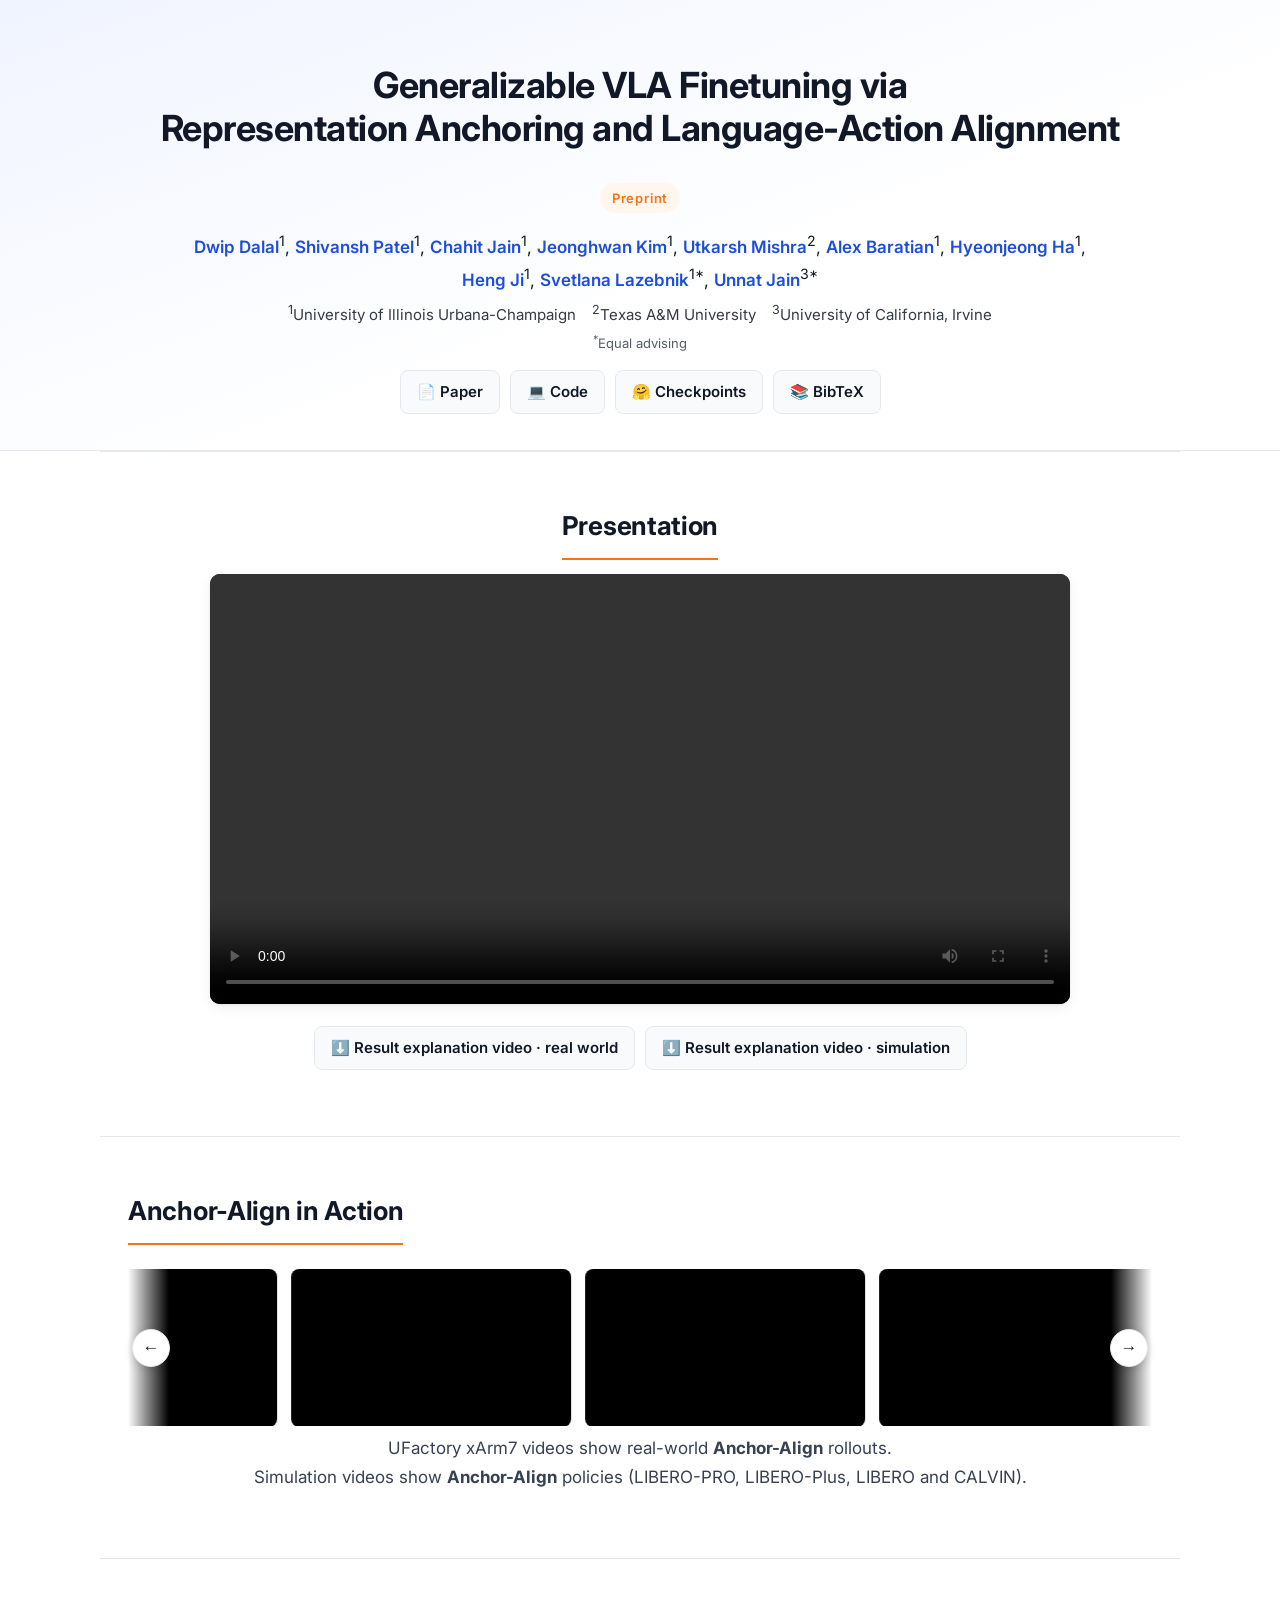
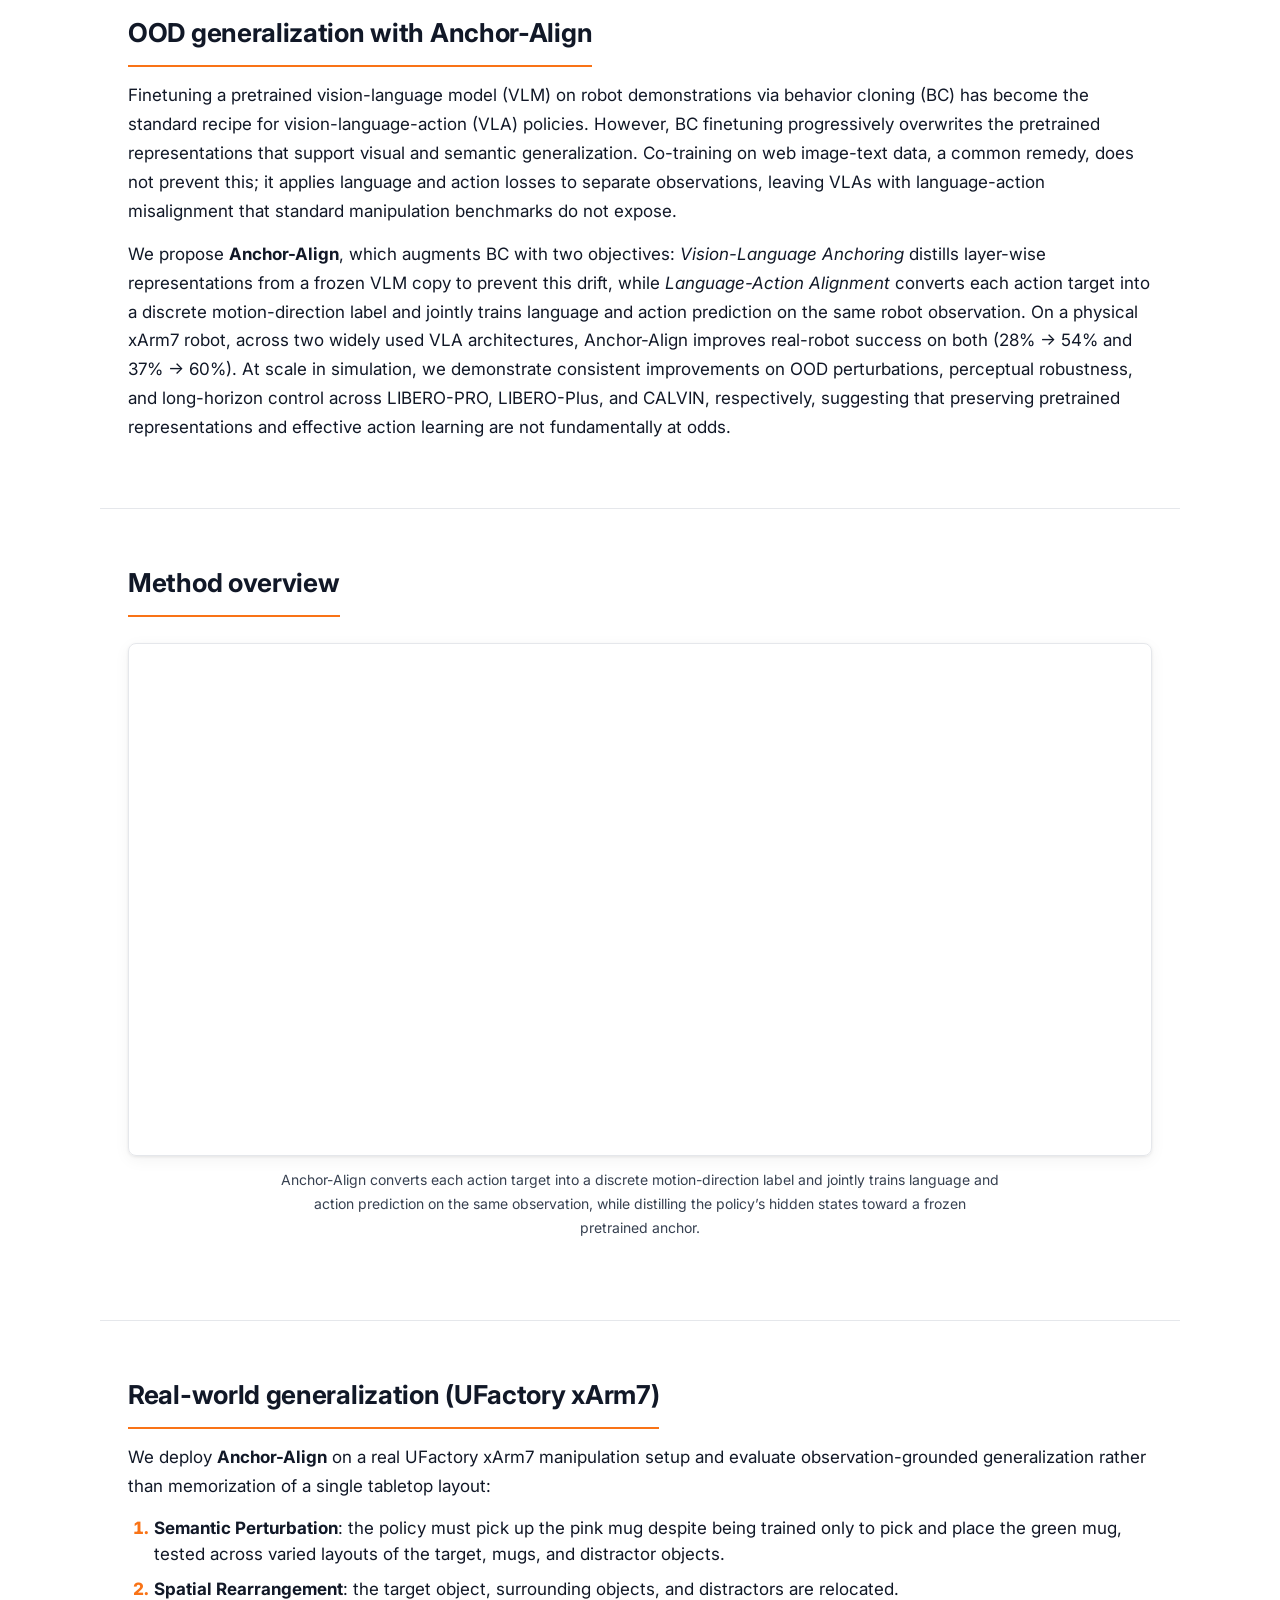
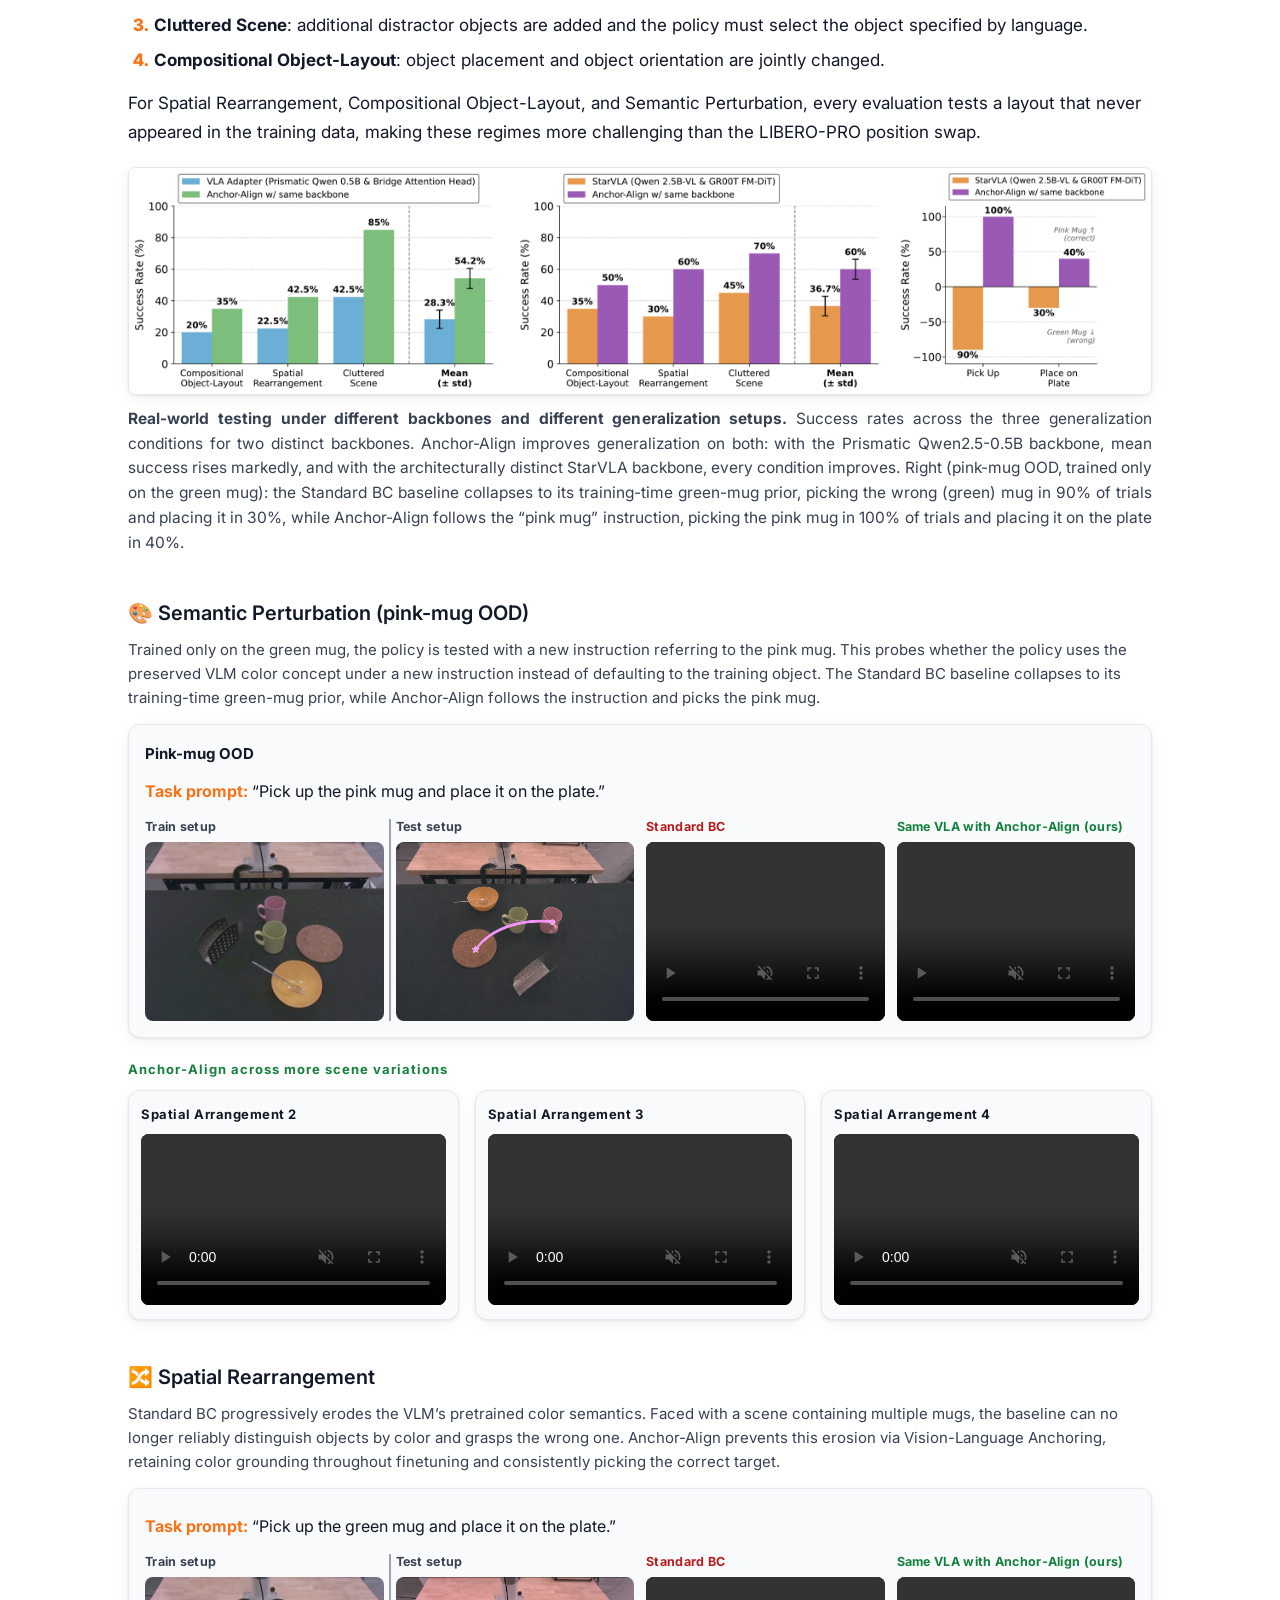
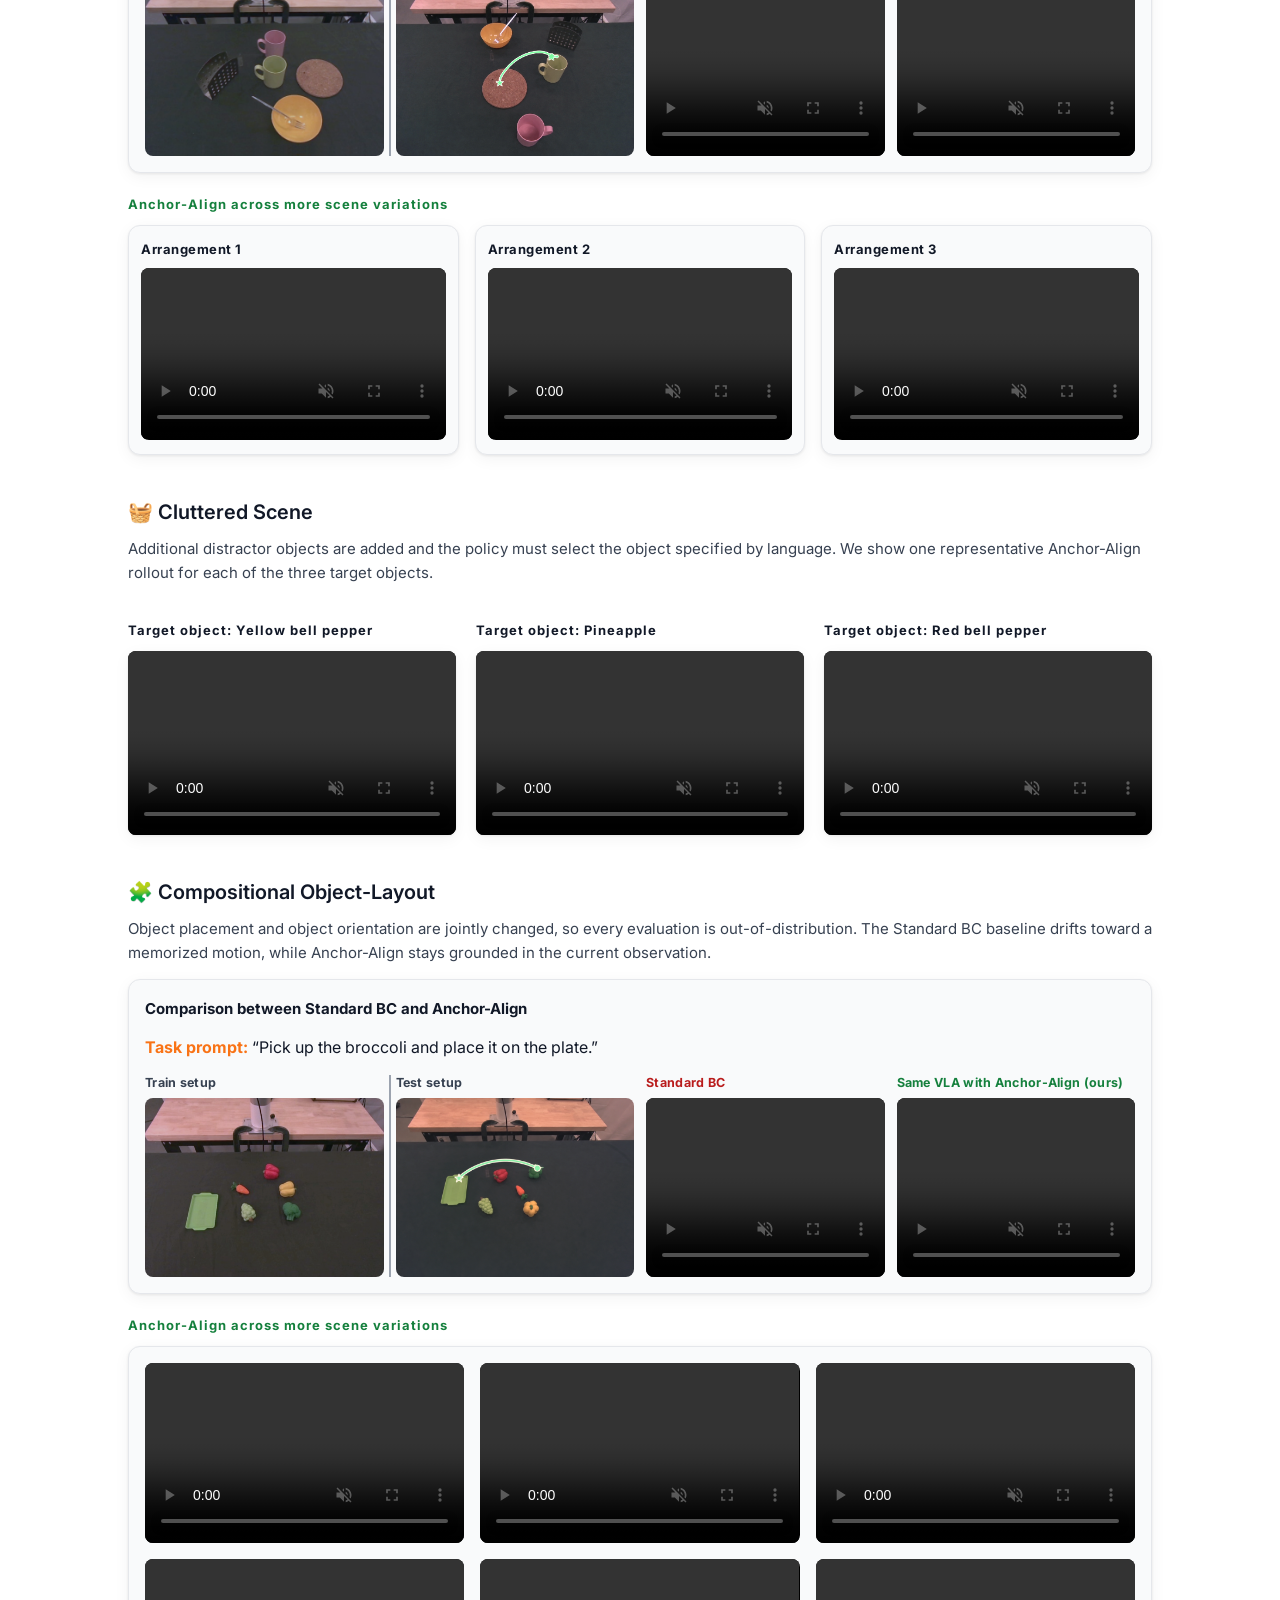
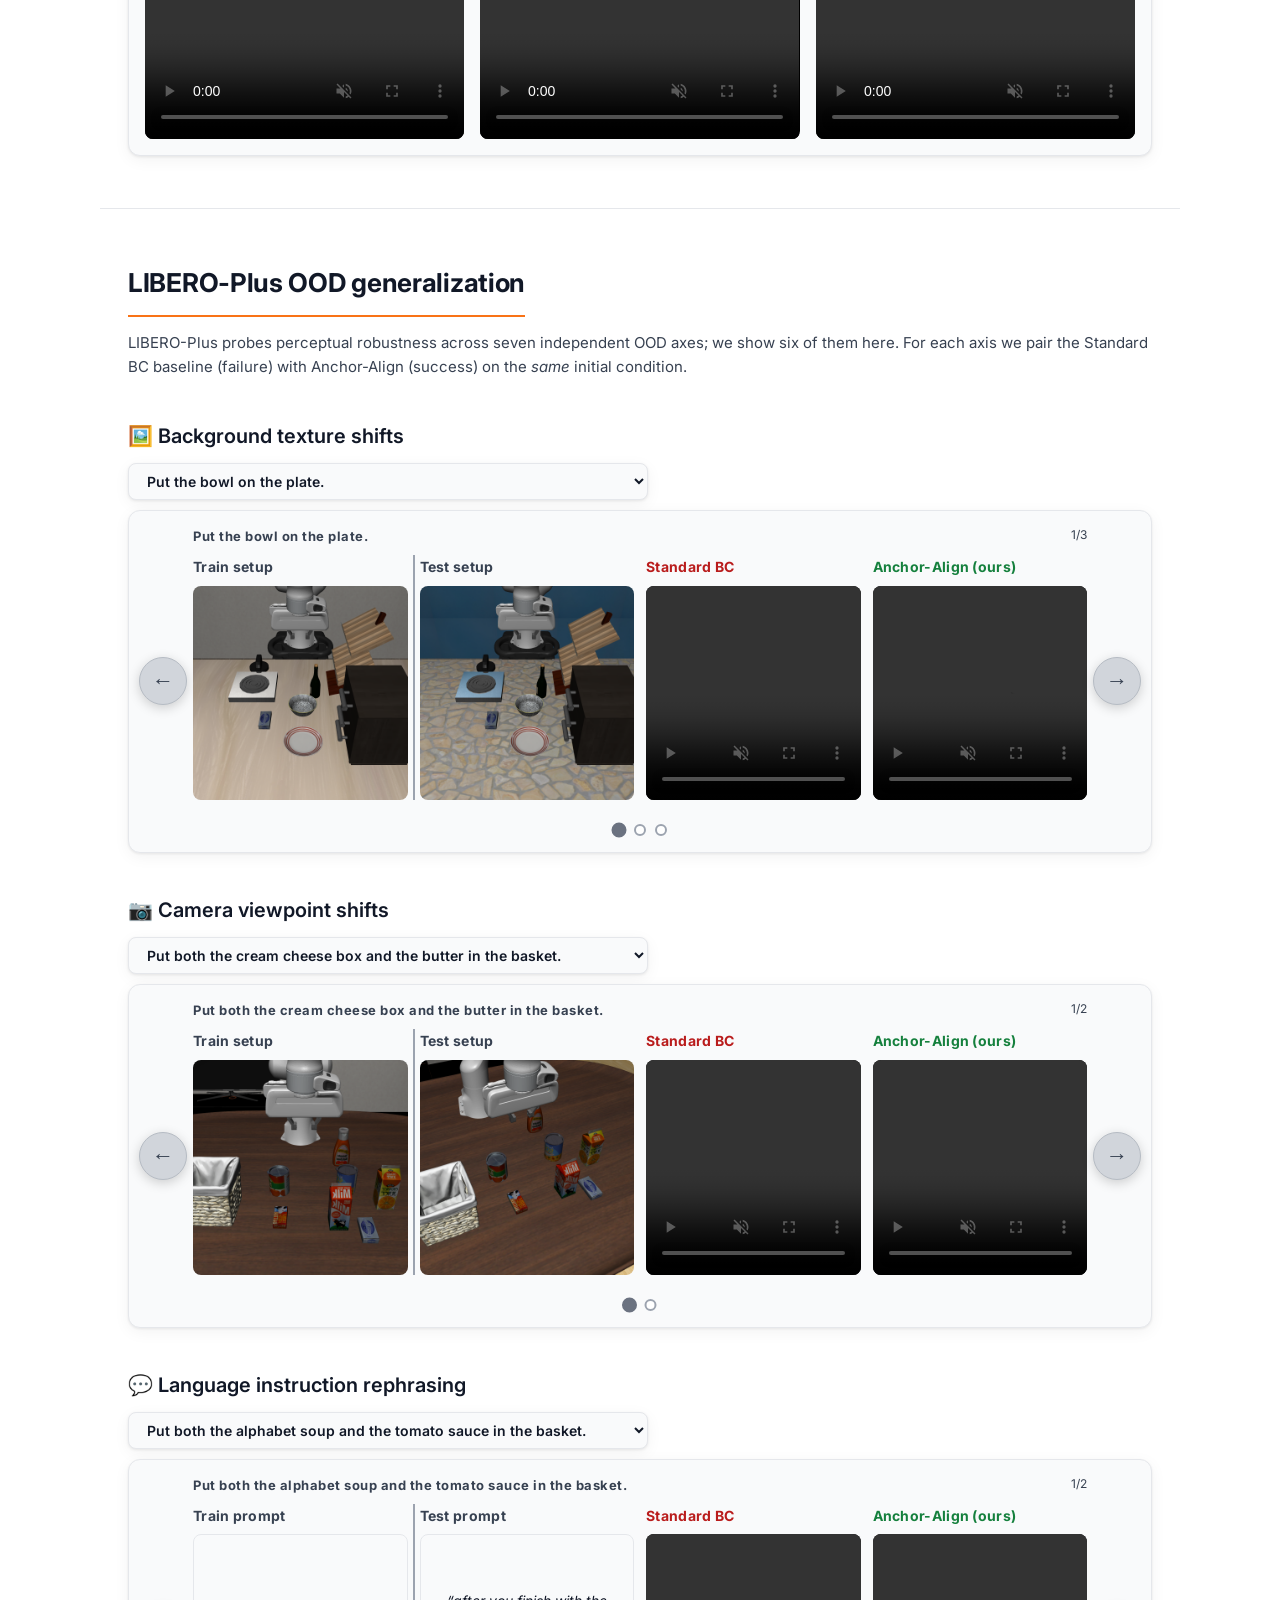
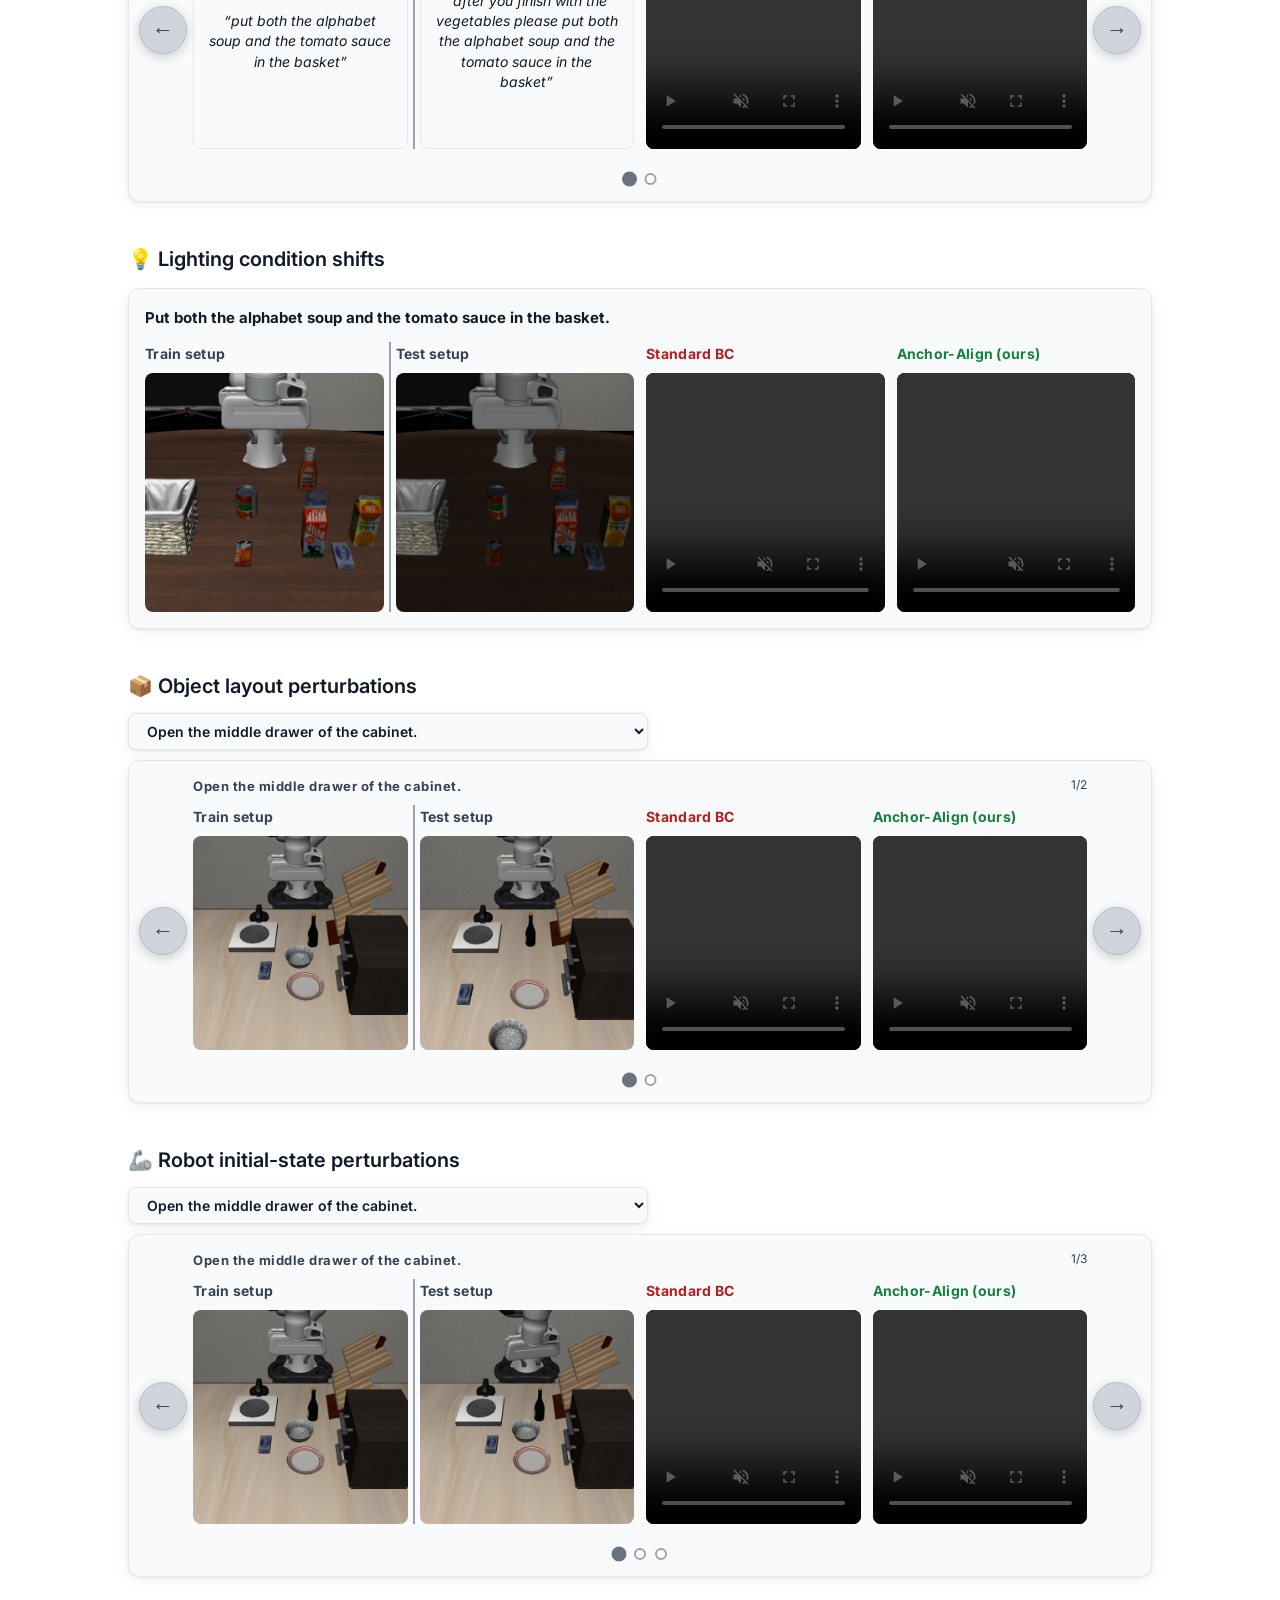
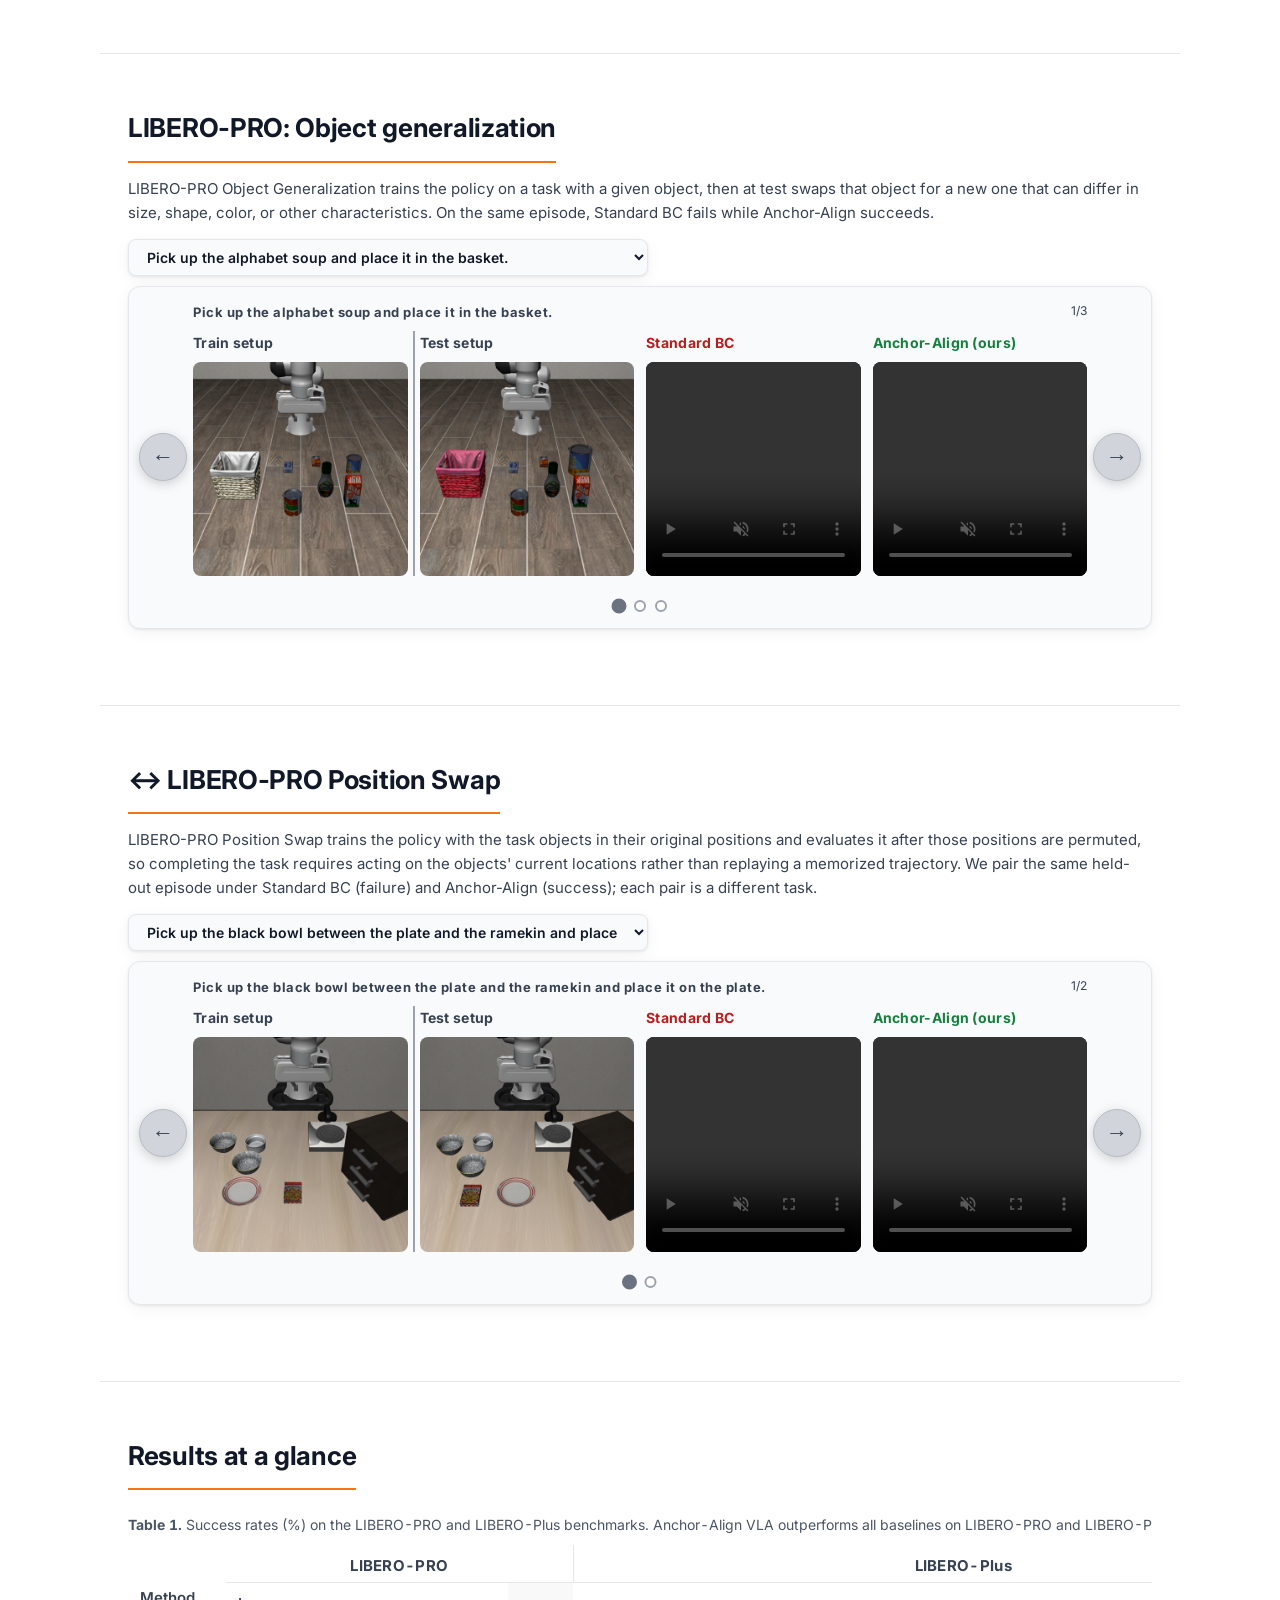
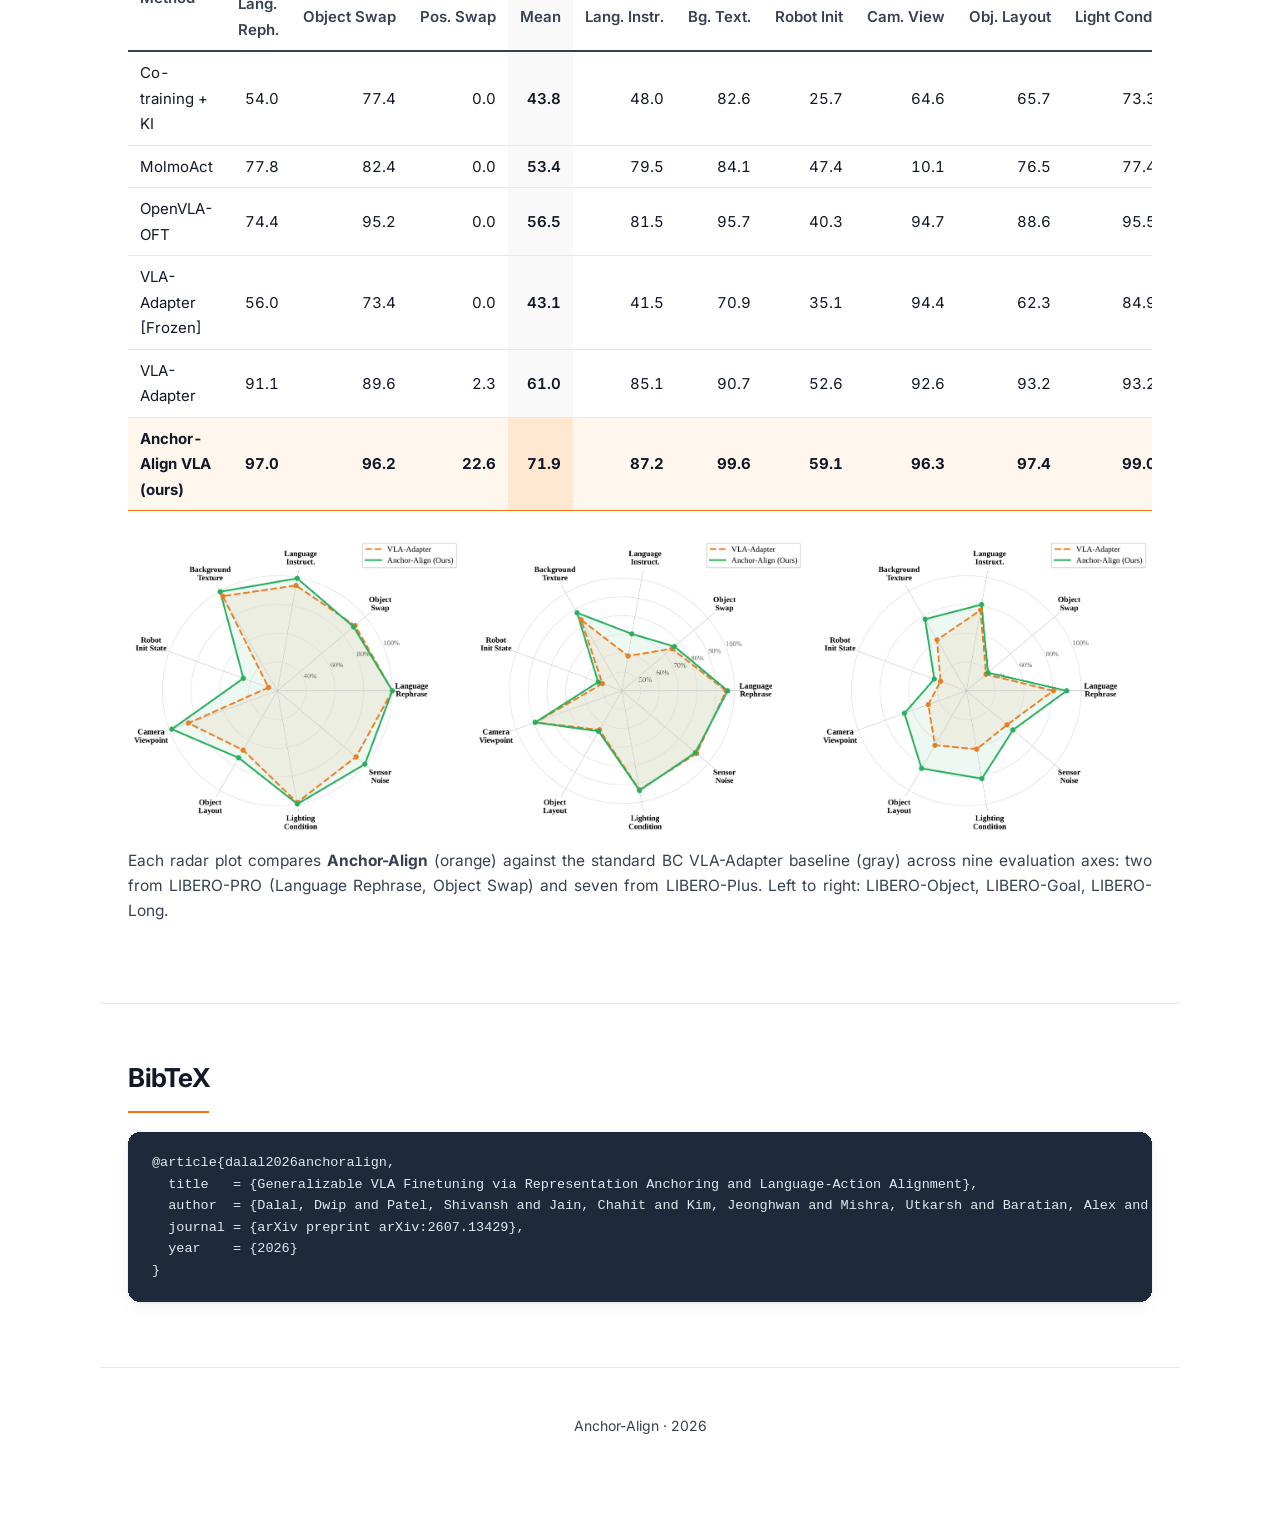
==== index.html @ 560b0551 "Self-host the paper PDF so Google Scholar can index the page as a version" ====
<!DOCTYPE html>
<html lang="en">
<head>
<meta charset="utf-8">
<meta name="viewport" content="width=device-width,initial-scale=1">
<link rel="icon" type="image/svg+xml" href="static/favicon.svg">
<link rel="icon" type="image/png" sizes="32x32" href="static/favicon-32.png">
<link rel="apple-touch-icon" href="static/apple-touch-icon.png">
<title>Anchor-Align: Generalizable VLA Finetuning via Representation Anchoring and Language-Action Alignment</title>
<meta name="description" content="Anchor-Align is a VLA finetuning method for robot learning. It stops behavior cloning from erasing pretrained VLM representations (catastrophic forgetting) and aligns language with action. Better OOD generalization on a physical xArm7, LIBERO-PRO, LIBERO-Plus and CALVIN.">
<link rel="canonical" href="https://anchoralignvla.github.io/">
<meta name="author" content="Dwip Dalal, Shivansh Patel, Chahit Jain, Jeonghwan Kim, Utkarsh Mishra, Alex Baratian, Hyeonjeong Ha, Heng Ji, Svetlana Lazebnik, Unnat Jain">
<meta name="keywords" content="vision-language-action model, VLA, VLA finetuning, VLA generalization, robot learning, robot manipulation, language-conditioned robot manipulation, continual learning, catastrophic forgetting, representation drift, knowledge distillation, out-of-distribution generalization, OOD generalization robotics, language-action alignment, language-action misalignment, language and action prediction, behavior cloning, imitation learning, vision-language model finetuning, embodied AI, OpenVLA, StarVLA, Prismatic VLM, Qwen2.5, xArm7, LIBERO, LIBERO-PRO, LIBERO-Plus, CALVIN, Anchor-Align">
<meta name="robots" content="index, follow, max-image-preview:large, max-snippet:-1">

<!-- Google Scholar / Zotero / Mendeley citation metadata -->
<meta name="citation_title" content="Generalizable VLA Finetuning via Representation Anchoring and Language-Action Alignment">
<meta name="citation_author" content="Dalal, Dwip">
<meta name="citation_author" content="Patel, Shivansh">
<meta name="citation_author" content="Jain, Chahit">
<meta name="citation_author" content="Kim, Jeonghwan">
<meta name="citation_author" content="Mishra, Utkarsh">
<meta name="citation_author" content="Baratian, Alex">
<meta name="citation_author" content="Ha, Hyeonjeong">
<meta name="citation_author" content="Ji, Heng">
<meta name="citation_author" content="Lazebnik, Svetlana">
<meta name="citation_author" content="Jain, Unnat">
<meta name="citation_publication_date" content="2026/07/15">
<meta name="citation_online_date" content="2026/07/15">
<meta name="citation_technical_report_institution" content="arXiv">
<meta name="citation_technical_report_number" content="arXiv:2607.13429">
<meta name="citation_arxiv_id" content="2607.13429">
<meta name="citation_abstract_html_url" content="https://arxiv.org/abs/2607.13429">
<meta name="citation_pdf_url" content="https://anchoralignvla.github.io/static/pdfs/anchor_align_arxiv.pdf">
<meta name="citation_fulltext_html_url" content="https://arxiv.org/html/2607.13429">
<meta name="citation_language" content="en">

<meta name="citation_keywords" content="vision-language-action models; robot learning; continual learning; catastrophic forgetting; out-of-distribution generalization; language-action alignment; behavior cloning; imitation learning; knowledge distillation; robot manipulation">
<meta name="DC.title" content="Generalizable VLA Finetuning via Representation Anchoring and Language-Action Alignment">
<meta name="DC.creator" content="Dwip Dalal">
<meta name="DC.creator" content="Shivansh Patel">
<meta name="DC.creator" content="Chahit Jain">
<meta name="DC.creator" content="Jeonghwan Kim">
<meta name="DC.creator" content="Utkarsh Mishra">
<meta name="DC.creator" content="Alex Baratian">
<meta name="DC.creator" content="Hyeonjeong Ha">
<meta name="DC.creator" content="Heng Ji">
<meta name="DC.creator" content="Svetlana Lazebnik">
<meta name="DC.creator" content="Unnat Jain">
<meta name="DC.subject" content="vision-language-action models; robot learning; continual learning; catastrophic forgetting; out-of-distribution generalization; language-action alignment">
<meta name="DC.identifier" content="arXiv:2607.13429">
<meta name="DC.date" content="2026-07-15">
<meta name="DC.type" content="Text">
<meta name="DC.language" content="en">
<meta property="og:type" content="article">
<meta property="og:site_name" content="Anchor-Align">
<meta property="article:published_time" content="2026-07-15">
<meta property="og:url" content="https://anchoralignvla.github.io/">
<meta property="og:title" content="Anchor-Align: Generalizable VLA Finetuning via Representation Anchoring and Language-Action Alignment">
<meta property="og:description" content="Anchor-Align preserves the VLM semantics that behavior cloning erases, nearly doubling real-robot task success (28.3% to 54.2%).">
<meta property="og:image" content="https://anchoralignvla.github.io/static/images/og_thumb.jpg">
<meta property="og:image:width" content="1200">
<meta property="og:image:height" content="630">
<meta property="og:image:alt" content="Anchor-Align: a VLA finetuning method that keeps pretrained VLM representations and aligns language with action; xArm7 robot and LIBERO results">
<meta property="og:video" content="https://anchoralignvla.github.io/static/videos/anchor_align_teaser.mp4">
<meta property="og:video:secure_url" content="https://anchoralignvla.github.io/static/videos/anchor_align_teaser.mp4">
<meta property="og:video:type" content="video/mp4">
<meta property="og:video:width" content="1920">
<meta property="og:video:height" content="1080">
<meta name="twitter:card" content="summary_large_image">
<meta name="twitter:title" content="Anchor-Align: Generalizable VLA Finetuning via Representation Anchoring and Language-Action Alignment">
<meta name="twitter:description" content="Anchor-Align preserves the VLM semantics that behavior cloning erases, nearly doubling real-robot task success.">
<meta name="twitter:image" content="https://anchoralignvla.github.io/static/images/og_thumb.jpg">
<meta name="twitter:image:alt" content="Anchor-Align: a VLA finetuning method that keeps pretrained VLM representations and aligns language with action">
<link rel="preconnect" href="https://fonts.googleapis.com">
<link rel="preconnect" href="https://fonts.gstatic.com" crossorigin>
<link href="https://fonts.googleapis.com/css2?family=Inter:wght@400;500;600;700;800&display=swap" rel="stylesheet">
<link rel="stylesheet" href="static/style.css">

<script type="application/ld+json">
{
  "@context": "https://schema.org",
  "@type": "ScholarlyArticle",
  "@id": "https://anchoralignvla.github.io/#article",
  "headline": "Generalizable VLA Finetuning via Representation Anchoring and Language-Action Alignment",
  "name": "Generalizable VLA Finetuning via Representation Anchoring and Language-Action Alignment",
  "alternateName": "Anchor-Align",
  "url": "https://anchoralignvla.github.io/",
  "datePublished": "2026-07-15",
  "inLanguage": "en",
  "isAccessibleForFree": true,
  "abstract": "Finetuning a pretrained vision-language model (VLM) on robot demonstrations via behavior cloning (BC) has become the standard recipe for vision-language-action (VLA) policies. However, BC finetuning progressively overwrites the pretrained representations that support visual and semantic generalization. Co-training on web image-text data, a common remedy, does not prevent this; it applies language and action losses to separate observations, leaving VLAs with language-action misalignment that standard manipulation benchmarks do not expose. We propose Anchor-Align, which augments BC with two objectives: Vision-Language Anchoring distills layer-wise representations from a frozen VLM copy to prevent this drift, while Language-Action Alignment converts each action target into a discrete motion-direction label and jointly trains language and action prediction on the same robot observation. On a physical xArm7 robot, across two widely used VLA architectures, Anchor-Align improves real-robot success on both (28% to 54% and 37% to 60%). At scale in simulation, we demonstrate consistent improvements on OOD perturbations, perceptual robustness, and long-horizon control across LIBERO-PRO, LIBERO-Plus, and CALVIN, respectively, suggesting that preserving pretrained representations and effective action learning are not fundamentally at odds.",
  "author": [
    { "@type": "Person", "name": "Dwip Dalal", "url": "https://dwipddalal.github.io/", "sameAs": ["https://scholar.google.com/citations?user=zrGsmv8AAAAJ", "https://github.com/dwipddalal"], "affiliation": { "@type": "Organization", "name": "University of Illinois Urbana-Champaign" } },
    { "@type": "Person", "name": "Shivansh Patel", "url": "https://shivanshpatel35.github.io/", "affiliation": { "@type": "Organization", "name": "University of Illinois Urbana-Champaign" } },
    { "@type": "Person", "name": "Chahit Jain", "affiliation": { "@type": "Organization", "name": "University of Illinois Urbana-Champaign" } },
    { "@type": "Person", "name": "Jeonghwan Kim", "url": "https://wjdghks950.github.io/", "affiliation": { "@type": "Organization", "name": "University of Illinois Urbana-Champaign" } },
    { "@type": "Person", "name": "Utkarsh Mishra", "url": "https://utkarsh-mishra444.github.io/", "affiliation": { "@type": "Organization", "name": "Texas A&M University" } },
    { "@type": "Person", "name": "Alex Baratian", "affiliation": { "@type": "Organization", "name": "University of Illinois Urbana-Champaign" } },
    { "@type": "Person", "name": "Hyeonjeong Ha", "url": "https://hyeonjeongha.github.io/", "affiliation": { "@type": "Organization", "name": "University of Illinois Urbana-Champaign" } },
    { "@type": "Person", "name": "Heng Ji", "url": "https://blender.cs.illinois.edu/hengji.html", "affiliation": { "@type": "Organization", "name": "University of Illinois Urbana-Champaign" } },
    { "@type": "Person", "name": "Svetlana Lazebnik", "url": "https://slazebni.cs.illinois.edu/", "affiliation": { "@type": "Organization", "name": "University of Illinois Urbana-Champaign" } },
    { "@type": "Person", "name": "Unnat Jain", "url": "https://unnat.github.io/", "affiliation": { "@type": "Organization", "name": "University of California, Irvine" } }
  ],
  "identifier": [
    { "@type": "PropertyValue", "propertyID": "arXiv", "value": "arXiv:2607.13429" }
  ],
  "sameAs": [
    "https://arxiv.org/abs/2607.13429",
    "https://github.com/dwipddalal/Anchor-Align",
    "https://huggingface.co/Dwipz/Anchor-Align"
  ],
  "image": ["https://anchoralignvla.github.io/static/images/og_thumb.jpg", "https://anchoralignvla.github.io/static/images/main_fig.png", "https://anchoralignvla.github.io/static/images/realworld_results.png", "https://anchoralignvla.github.io/static/images/rw_semantic_fig.png", "https://anchoralignvla.github.io/static/images/rw_spatial_fig.png", "https://anchoralignvla.github.io/static/images/rw_clutter_fig.png", "https://anchoralignvla.github.io/static/images/rw_compositional_fig.png", "https://anchoralignvla.github.io/static/images/fig_object_spider.png", "https://anchoralignvla.github.io/static/images/fig_goal_spider.png", "https://anchoralignvla.github.io/static/images/fig_long_spider.png"],
  "keywords": "vision-language-action model, VLA, VLA finetuning, VLA generalization, robot learning, robot manipulation, language-conditioned robot manipulation, continual learning, catastrophic forgetting, representation drift, knowledge distillation, out-of-distribution generalization, OOD generalization robotics, language-action alignment, language-action misalignment, language and action prediction, behavior cloning, imitation learning, vision-language model finetuning, embodied AI, OpenVLA, StarVLA, Prismatic VLM, Qwen2.5, xArm7, LIBERO, LIBERO-PRO, LIBERO-Plus, CALVIN, Anchor-Align",
  "about": [
    {"@type": "DefinedTerm", "name": "Vision-language-action models", "sameAs": "https://en.wikipedia.org/wiki/Vision-language-action_model"},
    {"@type": "DefinedTerm", "name": "Vision-language models", "sameAs": "https://en.wikipedia.org/wiki/Vision-language_model"},
    {"@type": "DefinedTerm", "name": "Robot learning", "sameAs": "https://en.wikipedia.org/wiki/Robot_learning"},
    {"@type": "DefinedTerm", "name": "Robot manipulation", "sameAs": "https://en.wikipedia.org/wiki/Robotic_manipulation"},
    {"@type": "DefinedTerm", "name": "Robotics", "sameAs": "https://en.wikipedia.org/wiki/Robotics"},
    {"@type": "DefinedTerm", "name": "Continual learning", "sameAs": "https://en.wikipedia.org/wiki/Continual_learning"},
    {"@type": "DefinedTerm", "name": "Catastrophic forgetting", "sameAs": "https://en.wikipedia.org/wiki/Catastrophic_interference"},
    {"@type": "DefinedTerm", "name": "Imitation learning (behavior cloning)", "sameAs": "https://en.wikipedia.org/wiki/Imitation_learning"},
    {"@type": "DefinedTerm", "name": "Knowledge distillation", "sameAs": "https://en.wikipedia.org/wiki/Knowledge_distillation"},
    {"@type": "DefinedTerm", "name": "Finetuning of pretrained models", "sameAs": "https://en.wikipedia.org/wiki/Fine-tuning_(deep_learning)"},
    {"@type": "DefinedTerm", "name": "Out-of-distribution generalization"},
    {"@type": "DefinedTerm", "name": "Language-action alignment"}
  ],
  "video": { "@id": "https://anchoralignvla.github.io/#teaser" },
  "mainEntityOfPage": { "@id": "https://anchoralignvla.github.io/#webpage" },
  "publisher": { "@type": "Organization", "name": "Anchor-Align", "url": "https://anchoralignvla.github.io/" },
  "citation": "Dalal, D., Patel, S., Jain, C., Kim, J., Mishra, U., Baratian, A., Ha, H., Ji, H., Lazebnik, S., & Jain, U. (2026). Generalizable VLA Finetuning via Representation Anchoring and Language-Action Alignment. arXiv:2607.13429.",
  "codeRepository": "https://github.com/dwipddalal/Anchor-Align"
}
</script>
<script type="application/ld+json">
{
  "@context": "https://schema.org",
  "@type": "VideoObject",
  "@id": "https://anchoralignvla.github.io/#teaser",
  "name": "Anchor-Align teaser: generalizable VLA finetuning for robot manipulation",
  "description": "Narrated overview of Anchor-Align. Behavior cloning erases pretrained VLM representations; Vision-Language Anchoring and Language-Action Alignment restore out-of-distribution generalization on a UFactory xArm7 robot, LIBERO-PRO, LIBERO-Plus and CALVIN.",
  "thumbnailUrl": [
    "https://anchoralignvla.github.io/static/images/og_thumb.jpg"
  ],
  "contentUrl": "https://anchoralignvla.github.io/static/videos/anchor_align_teaser.mp4",
  "uploadDate": "2026-07-22",
  "duration": "PT2M37S",
  "inLanguage": "en",
  "isFamilyFriendly": true,
  "publisher": {
    "@type": "Organization",
    "name": "Anchor-Align",
    "url": "https://anchoralignvla.github.io/"
  }
}
</script>
<script type="application/ld+json">
{
  "@context": "https://schema.org",
  "@type": "SoftwareSourceCode",
  "@id": "https://github.com/dwipddalal/Anchor-Align",
  "name": "Anchor-Align code and checkpoints",
  "codeRepository": "https://github.com/dwipddalal/Anchor-Align",
  "programmingLanguage": "Python",
  "runtimePlatform": "PyTorch",
  "license": "https://opensource.org/licenses/MIT",
  "url": "https://github.com/dwipddalal/Anchor-Align",
  "sameAs": [
    "https://huggingface.co/Dwipz/Anchor-Align"
  ],
  "description": "Inference and evaluation code plus LoRA checkpoints for Anchor-Align, a VLA finetuning method that prevents catastrophic forgetting of pretrained VLM representations and aligns language with action.",
  "about": {
    "@id": "https://anchoralignvla.github.io/#article"
  }
}
</script>
<script type="application/ld+json">
{
  "@context": "https://schema.org",
  "@graph": [
    {
      "@type": "WebSite",
      "@id": "https://anchoralignvla.github.io/#website",
      "url": "https://anchoralignvla.github.io/",
      "name": "Anchor-Align",
      "alternateName": "Anchor-Align: Generalizable VLA Finetuning",
      "inLanguage": "en",
      "description": "Project page for Anchor-Align, a vision-language-action (VLA) finetuning method for robot learning that prevents catastrophic forgetting of pretrained VLM representations and aligns language with action for out-of-distribution generalization."
    },
    {
      "@type": "WebPage",
      "@id": "https://anchoralignvla.github.io/#webpage",
      "url": "https://anchoralignvla.github.io/",
      "name": "Anchor-Align: Generalizable VLA Finetuning via Representation Anchoring and Language-Action Alignment",
      "isPartOf": {
        "@id": "https://anchoralignvla.github.io/#website"
      },
      "about": {
        "@id": "https://anchoralignvla.github.io/#article"
      },
      "mainEntity": {
        "@id": "https://anchoralignvla.github.io/#article"
      },
      "video": {
        "@id": "https://anchoralignvla.github.io/#teaser"
      },
      "primaryImageOfPage": {
        "@type": "ImageObject",
        "url": "https://anchoralignvla.github.io/static/images/og_thumb.jpg",
        "width": 1200,
        "height": 630
      },
      "datePublished": "2026-07-15",
      "dateModified": "2026-08-27",
      "inLanguage": "en"
    }
  ]
}
</script>
</head>
<body>

<aside class="sidenav" id="sidenav" aria-label="Section navigation">
  <div class="sidenav-body">
  <div class="sidenav-title">Anchor-Align</div>
  <a href="#demo">Presentation</a>
  <a href="#range">Showcase</a>
  <a href="#abstract">Abstract</a>
  <a href="#method">Method</a>
  <div class="sidenav-cat">Real World</div>
  <a href="#realworld" class="top">Real World</a>
  <div class="sub-links">
    <a class="sub" href="#rw-semantic">&middot; 🎨 Semantic Perturbation</a>
    <a class="sub" href="#rw-mugplate">&middot; 🔀 Spatial Rearrangement</a>
    <a class="sub" href="#rw-clutter">&middot; 🧺 Cluttered Scene</a>
    <a class="sub" href="#rw-compositional">&middot; 🧩 Compositional Object-Layout</a>
  </div>
  <div class="sidenav-cat">Simulation</div>
  <a href="#liberoplus" class="top">LIBERO-Plus</a>
  <div class="sub-links">
    <div class="sub-group">OOD axes</div>
    <a class="sub" href="#lp-background_textures">&middot; 🖼️ Background texture</a>
    <a class="sub" href="#lp-camera_viewpoints">&middot; 📷 Camera viewpoint</a>
    <a class="sub" href="#lp-language_instructions">&middot; 💬 Language instruction</a>
    <a class="sub" href="#lp-light_conditions">&middot; 💡 Lighting</a>
    <a class="sub" href="#lp-objects_layout">&middot; 📦 Object layout</a>
    <a class="sub" href="#lp-robot_initial_states">&middot; 🦾 Robot initial state</a>
  </div>
  <a href="#liberopro" class="top">LIBERO-PRO</a>
  <div class="sub-links">
    <div class="sub-group">OOD axes</div>
    <a class="sub" href="#liberopro">&middot; 🔄 Object</a>
    <a class="sub" href="#positionswap">&middot; ↔️ Position Swap</a>
  </div>
  <a href="#results">Results</a>
  <a href="#bibtex">BibTeX</a>
  </div>
</aside>

<header class="hero">
<div class="hero-inner">
  <h1 class="title">Generalizable VLA Finetuning via <br>Representation Anchoring and Language-Action Alignment</h1>
  <p class="venue">Preprint</p>
  <p class="authors">
    <a class="author" href="https://dwipddalal.github.io/" target="_blank" rel="noopener">Dwip Dalal</a><sup>1</sup>,
    <a class="author" href="https://shivanshpatel35.github.io/" target="_blank" rel="noopener">Shivansh Patel</a><sup>1</sup>,
    <a class="author" href="https://www.linkedin.com/in/chahitj/" target="_blank" rel="noopener">Chahit Jain</a><sup>1</sup>,
    <a class="author" href="https://wjdghks950.github.io/" target="_blank" rel="noopener">Jeonghwan Kim</a><sup>1</sup>,
    <a class="author" href="https://utkarsh-mishra444.github.io/" target="_blank" rel="noopener">Utkarsh Mishra</a><sup>2</sup>,
    <a class="author" href="https://www.linkedin.com/in/alexbaratian/" target="_blank" rel="noopener">Alex Baratian</a><sup>1</sup>,
    <a class="author" href="https://hyeonjeongha.github.io/" target="_blank" rel="noopener">Hyeonjeong Ha</a><sup>1</sup>,<br>
    <a class="author" href="https://blender.cs.illinois.edu/hengji.html" target="_blank" rel="noopener">Heng Ji</a><sup>1</sup>,
    <a class="author" href="https://slazebni.cs.illinois.edu/" target="_blank" rel="noopener">Svetlana Lazebnik</a><sup>1*</sup>,
    <a class="author" href="https://unnat.github.io/" target="_blank" rel="noopener">Unnat Jain</a><sup>3*</sup>
  </p>
  <p class="affiliations" style="font-size:15px;margin:0 0 4px;opacity:.85;"><sup>1</sup>University of Illinois Urbana-Champaign &nbsp;&nbsp; <sup>2</sup>Texas A&amp;M University &nbsp;&nbsp; <sup>3</sup>University of California, Irvine</p>
  <p class="affiliations" style="font-size:13px;margin:0 0 6px;opacity:.7;"><sup>*</sup>Equal advising</p>
  <p class="hero-btns">
    <a class="btn" href="https://arxiv.org/abs/2607.13429" target="_blank" rel="noopener">📄 Paper</a>
    <a class="btn" href="https://github.com/dwipddalal/Anchor-Align" target="_blank" rel="noopener">💻 Code</a>
    <a class="btn" href="https://huggingface.co/Dwipz/Anchor-Align" target="_blank" rel="noopener">🤗 Checkpoints</a>
    <a class="btn" href="#bibtex">📚 BibTeX</a>
  </p>
</div>
</header>

<hr>

<section id="demo" class="section">
  <h2>Presentation</h2>
  <video class="presentation-video" controls playsinline preload="metadata">
    <source src="static/videos/anchor_align_teaser.mp4" type="video/mp4">
  </video>
  <p class="hero-btns" style="margin-top:18px;">
    <a class="btn" href="static/videos/presentation_overview.mp4" download="AnchorAlign_Result_Explanation_Real_World.mp4">⬇️ Result explanation video · real world</a>
    <a class="btn" href="static/videos/demo_simulation.mp4" download="AnchorAlign_Result_Explanation_Simulation.mp4">⬇️ Result explanation video · simulation</a>
  </p>
</section>

<hr>

<section id="range" class="section">
  <h2>Anchor-Align in Action</h2>
  <div class="marquee-wrap"><div class="marquee"><div class="marquee-track"><video class="vid" muted loop playsinline preload="none" data-speed="1.5" data-src="static/videos/realworld/semantic_pink_mug/align.mp4"></video><video class="vid" muted loop playsinline preload="none" data-speed="1.5" data-src="static/videos/libero_pro/ours_ep161_SUCCESS_bbq_sauce.mp4"></video><video class="vid" muted loop playsinline preload="none" data-speed="1.5" data-src="static/videos/realworld/compositional_broccoli/align_trial1.mp4"></video><video class="vid" muted loop playsinline preload="none" data-speed="1.5" data-src="static/videos/marquee/sim_calvin2.mp4"></video><video class="vid" muted loop playsinline preload="none" data-speed="1.5" data-src="static/videos/realworld/clutter_evals/clutter_anch_17500/trial2_yellow_bp.mp4"></video><video class="vid" muted loop playsinline preload="none" data-speed="1.5" data-src="static/videos/libero_position_swap/anchor_align_finetuning/2026_03_10-16_39_40--episode=10--success=True--task=pick_up_the_black_bowl_between_the_plate_and_the_r.mp4"></video><video class="vid" muted loop playsinline preload="none" data-speed="1.5" data-src="static/videos/realworld/semantic_pink_mug/align2.mp4"></video><video class="vid" muted loop playsinline preload="none" data-speed="1.5" data-src="static/videos/libero_pro/ours_ep1_SUCCESS_alphabet_soup.mp4"></video><video class="vid" muted loop playsinline preload="none" data-speed="1.5" data-src="static/videos/realworld/compositional_broccoli/align_trial7.mp4"></video><video class="vid" muted loop playsinline preload="none" data-speed="1.5" data-src="static/videos/libero_plus/light_conditions/anchor_align_SUCCESS/L10plus--tid2414--LIVING_ROOM_SCENE2_put_both_the_alphabet_soup_and_the_tomato--SUCCESS.mp4"></video><video class="vid" muted loop playsinline preload="none" data-speed="1.5" data-src="static/videos/realworld/clutter_evals/clutter_anch_17500/trial6_red_bp.mp4"></video><video class="vid" muted loop playsinline preload="none" data-speed="1.5" data-src="static/videos/libero_pro/ours_ep101_SUCCESS_salad_dressing.mp4"></video><!-- non-HD CALVIN slot removed: video class="vid" muted loop playsinline preload="none" data-speed="1.5" data-src="static/videos/marquee/sim_calvin2.mp4">/video --><video class="vid" muted loop playsinline preload="none" data-speed="1.5" data-src="static/videos/realworld/semantic_pink_mug/align.mp4"></video><video class="vid" muted loop playsinline preload="none" data-speed="1.5" data-src="static/videos/libero_pro/ours_ep161_SUCCESS_bbq_sauce.mp4"></video><video class="vid" muted loop playsinline preload="none" data-speed="1.5" data-src="static/videos/realworld/compositional_broccoli/align_trial1.mp4"></video><video class="vid" muted loop playsinline preload="none" data-speed="1.5" data-src="static/videos/marquee/sim_calvin2.mp4"></video><video class="vid" muted loop playsinline preload="none" data-speed="1.5" data-src="static/videos/realworld/clutter_evals/clutter_anch_17500/trial2_yellow_bp.mp4"></video><video class="vid" muted loop playsinline preload="none" data-speed="1.5" data-src="static/videos/libero_position_swap/anchor_align_finetuning/2026_03_10-16_39_40--episode=10--success=True--task=pick_up_the_black_bowl_between_the_plate_and_the_r.mp4"></video><video class="vid" muted loop playsinline preload="none" data-speed="1.5" data-src="static/videos/realworld/semantic_pink_mug/align2.mp4"></video><video class="vid" muted loop playsinline preload="none" data-speed="1.5" data-src="static/videos/libero_pro/ours_ep1_SUCCESS_alphabet_soup.mp4"></video><video class="vid" muted loop playsinline preload="none" data-speed="1.5" data-src="static/videos/realworld/compositional_broccoli/align_trial7.mp4"></video><video class="vid" muted loop playsinline preload="none" data-speed="1.5" data-src="static/videos/libero_plus/light_conditions/anchor_align_SUCCESS/L10plus--tid2414--LIVING_ROOM_SCENE2_put_both_the_alphabet_soup_and_the_tomato--SUCCESS.mp4"></video><video class="vid" muted loop playsinline preload="none" data-speed="1.5" data-src="static/videos/realworld/clutter_evals/clutter_anch_17500/trial6_red_bp.mp4"></video><video class="vid" muted loop playsinline preload="none" data-speed="1.5" data-src="static/videos/libero_pro/ours_ep101_SUCCESS_salad_dressing.mp4"></video><!-- non-HD CALVIN slot removed: video class="vid" muted loop playsinline preload="none" data-speed="1.5" data-src="static/videos/marquee/sim_calvin2.mp4">/video --></div></div><button class="marquee-btn prev" aria-label="Scroll left">&#8592;</button><button class="marquee-btn next" aria-label="Scroll right">&#8594;</button></div>
  <p class="marquee-note">UFactory xArm7 videos show real-world <strong>Anchor-Align</strong> rollouts.<br>Simulation videos show <strong>Anchor-Align</strong> policies (LIBERO-PRO, LIBERO-Plus, LIBERO and CALVIN).</p>
</section>

<hr>

<section id="abstract" class="section">
  <h2>OOD generalization with Anchor-Align</h2>
  <p>
    Finetuning a pretrained vision-language model (VLM) on robot demonstrations via behavior
    cloning (BC) has become the standard recipe for vision-language-action (VLA) policies.
    However, BC finetuning progressively overwrites the pretrained representations that support
    visual and semantic generalization. Co-training on web image-text data, a common remedy,
    does not prevent this; it applies language and action losses to separate observations,
    leaving VLAs with language-action misalignment that standard manipulation benchmarks do
    not expose.
  </p>
  <p>
    We propose <strong>Anchor-Align</strong>, which augments BC with two objectives:
    <em>Vision-Language Anchoring</em> distills layer-wise representations from a frozen VLM
    copy to prevent this drift, while <em>Language-Action Alignment</em> converts each action
    target into a discrete motion-direction label and jointly trains language and action
    prediction on the same robot observation. On a physical xArm7 robot, across two widely used
    VLA architectures, Anchor-Align improves real-robot success on both (28% &rarr; 54% and
    37% &rarr; 60%). At scale in simulation, we demonstrate consistent improvements on OOD
    perturbations, perceptual robustness, and long-horizon control across LIBERO-PRO,
    LIBERO-Plus, and CALVIN, respectively, suggesting that preserving pretrained representations
    and effective action learning are not fundamentally at odds.
  </p>

</section>

<hr>

<section id="method" class="section">
  <h2>Method overview</h2>
  <figure class="fig">
    <video class="vid fig-vid" muted playsinline preload="none" autoplay data-src="static/videos/main_fig.mp4"></video>
    <figcaption>
      Anchor-Align converts each action target into a discrete motion-direction label and jointly trains
      language and action prediction on the same observation, while distilling the policy&rsquo;s hidden
      states toward a frozen pretrained anchor.
    </figcaption>
  </figure>
</section>

<hr>

<section id="realworld" class="section">
  <h2>Real-world generalization (UFactory xArm7)</h2>
  <p>
    We deploy <strong>Anchor-Align</strong> on a real UFactory xArm7 manipulation setup and
    evaluate observation-grounded generalization rather than memorization of a single tabletop
    layout:
  </p>
  <ol class="regimes">
    <li><strong>Semantic Perturbation</strong>: the policy must pick up the pink mug despite being trained only to pick and place the green mug, tested across varied layouts of the target, mugs, and distractor objects.</li>
    <li><strong>Spatial Rearrangement</strong>: the target object, surrounding objects, and distractors are relocated.</li>
    <li><strong>Cluttered Scene</strong>: additional distractor objects are added and the policy must select the object specified by language.</li>
    <li><strong>Compositional Object-Layout</strong>: object placement and object orientation are jointly changed.</li>
  </ol>
  <p>
    For Spatial Rearrangement, Compositional Object-Layout, and Semantic Perturbation, every
    evaluation tests a layout that never appeared in the training data, making these regimes more
    challenging than the LIBERO-PRO position swap.
  </p>

  <figure class="fig">
    <img src="static/images/realworld_results.png" alt="Real-world generalization success rates across conditions and backbones">
    <figcaption class="big-cap">
      <strong>Real-world testing under different backbones and different generalization setups.</strong> Success rates
      across the three generalization conditions for two distinct backbones. Anchor-Align
      improves generalization on both: with the Prismatic Qwen2.5-0.5B backbone, mean success
      rises markedly, and with the architecturally distinct StarVLA backbone, every condition
      improves. Right
      (pink-mug OOD, trained only on the green mug): the Standard BC baseline collapses to its
      training-time green-mug prior, picking the wrong (green) mug in 90% of trials and placing it in 30%,
      while Anchor-Align follows the &ldquo;pink mug&rdquo; instruction, picking the pink mug in
      100% of trials and placing it on the plate in 40%.
    </figcaption>
  </figure>

  



  <h3 id="rw-semantic" class="sub">🎨 Semantic Perturbation (pink-mug OOD)</h3>
<p class="caption">Trained only on the green mug, the policy is tested with a new instruction referring to the pink mug. This probes whether the policy uses the preserved VLM color concept under a new instruction instead of defaulting to the training object. The Standard BC baseline collapses to its training-time green-mug prior, while Anchor-Align follows the instruction and picks the pink mug.</p>
<div class="grid grid-pairs">

        <div class="pair">
          <div class="pair-title">Pink-mug OOD</div>
          <p class="task-prompt"><span class="prompt-label">Task prompt:</span> &ldquo;Pick up the pink mug and place it on the plate.&rdquo;</p>
          <div class="pair-grid setup-quad rw">
            <figure><figcaption class="setup-cap">Train setup</figcaption><img loading="lazy" src="static/images/rw_mug_train.png" alt="Train setup: green-mug scene"></figure>
            <figure><figcaption class="setup-cap">Test setup</figcaption><img loading="lazy" src="static/images/rw_semantic_test.png" alt="Test setup: pink-mug Anchor-Align rollout"></figure>
            <figure>
              <figcaption class="bad">Standard BC</figcaption>
              <video class="vid" muted loop playsinline preload="none" controls data-speed="2" data-src="static/videos/realworld/semantic_pink_mug/baseline.mp4"></video>
            </figure>
            <figure>
              <figcaption class="good">Same VLA with Anchor-Align (ours)</figcaption>
              <video class="vid" muted loop playsinline preload="none" controls data-speed="2" data-src="static/videos/realworld/semantic_pink_mug/align.mp4"></video>
            </figure>
          </div>
        </div>
</div>
<h4 class="evalh ours">Anchor-Align across more scene variations</h4>
<div class="grid grid-2x3">
<figure class="single-vid"><figcaption class="single-caption">Spatial Arrangement 2</figcaption><video class="vid" muted loop playsinline preload="none" controls data-speed="2" data-src="static/videos/realworld/semantic_pink_mug/align2.mp4"></video></figure>
<figure class="single-vid"><figcaption class="single-caption">Spatial Arrangement 3</figcaption><video class="vid" muted loop playsinline preload="none" controls data-speed="2" data-src="static/videos/realworld/semantic_pink_mug/align3.mp4"></video></figure>
<figure class="single-vid"><figcaption class="single-caption">Spatial Arrangement 4</figcaption><video class="vid" muted loop playsinline preload="none" controls data-speed="2" data-src="static/videos/realworld/semantic_pink_mug/align4.mp4"></video></figure>
<!-- extra pink-mug clips, hidden for now (uncomment to restore Spatial Arrangement 5-6):
<figure class="single-vid"><figcaption class="single-caption">Spatial Arrangement 5</figcaption><video class="vid" muted loop playsinline preload="none" controls data-speed="2" data-src="static/videos/realworld/semantic_pink_mug/align6.mp4"></video></figure>
<figure class="single-vid"><figcaption class="single-caption">Spatial Arrangement 6</figcaption><video class="vid" muted loop playsinline preload="none" controls data-speed="2" data-src="static/videos/realworld/semantic_pink_mug/align7.mp4"></video></figure>
<figure class="single-vid"><figcaption class="single-caption">Spatial Arrangement 7</figcaption><video class="vid" muted loop playsinline preload="none" controls data-speed="2" data-src="static/videos/realworld/semantic_pink_mug/align9.mp4"></video></figure>
-->
</div>
<h3 id="rw-mugplate" class="sub">🔀 Spatial Rearrangement</h3>
<p class="caption">Standard BC progressively erodes the VLM&rsquo;s pretrained color semantics. Faced with a scene containing multiple mugs, the baseline can no longer reliably distinguish objects by color and grasps the wrong one. Anchor-Align prevents this erosion via Vision-Language Anchoring, retaining color grounding throughout finetuning and consistently picking the correct target.</p>
<div class="grid grid-pairs">
        <div class="pair">
          <p class="task-prompt"><span class="prompt-label">Task prompt:</span> &ldquo;Pick up the green mug and place it on the plate.&rdquo;</p>
          <div class="pair-grid setup-quad rw">
            <figure><figcaption class="setup-cap">Train setup</figcaption><img loading="lazy" src="static/images/rw_mug_train.png" alt="Train setup: mug-plate scene"></figure>
            <figure><figcaption class="setup-cap">Test setup</figcaption><img loading="lazy" src="static/images/rw_spatial_test.png" alt="Test setup: rearranged green-mug rollout"></figure>
            <figure>
              <figcaption class="bad">Standard BC</figcaption>
              <video class="vid" muted loop playsinline preload="none" controls data-speed="2" data-src="static/videos/realworld/evals6_mug_plate/baseline_24500/trial6.mp4"></video>
            </figure>
            <figure>
              <figcaption class="good">Same VLA with Anchor-Align (ours)</figcaption>
              <video class="vid" muted loop playsinline preload="none" controls data-speed="2" data-src="static/videos/realworld/evals6_mug_plate/align_25k/trial7.mp4"></video>
            </figure>
          </div>
        </div>
<!-- Second example temporarily removed
        <div class="pair">
          <p class="task-prompt"><span class="prompt-label">Task prompt:</span> &ldquo;Pick up the green mug and place it on the plate.&rdquo;</p>
          <div class="pair-grid setup-quad rw">
            <figure><figcaption class="setup-cap">Train setup</figcaption><img loading="lazy" src="static/images/rw_mug_train.png" alt="Train setup: mug-plate scene"></figure>
            <figure><figcaption class="setup-cap">Test setup</figcaption><img loading="lazy" src="static/images/rw_spatial_test.png" alt="Test setup: rearranged green-mug rollout"></figure>
            <figure>
              <figcaption class="bad">Standard BC</figcaption>
              <video class="vid" muted loop playsinline preload="none" controls data-speed="2" data-src="static/videos/realworld/evals5_mug_plate/baseline_24500/trial3.mp4"></video>
            </figure>
            <figure>
              <figcaption class="good">Same VLA with Anchor-Align (ours)</figcaption>
              <video class="vid" muted loop playsinline preload="none" controls data-speed="2" data-src="static/videos/realworld/evals5_mug_plate/align_25k/trial5.mp4"></video>
            </figure>
          </div>
        </div>
-->
</div>
<h4 class="evalh ours">Anchor-Align across more scene variations</h4>
<div class="grid grid-2x3">
<figure class="single-vid"><figcaption class="single-caption">Arrangement 1</figcaption><video class="vid" muted loop playsinline preload="none" controls data-speed="2" data-src="static/videos/realworld/mugplate_align60k/trial15.mp4"></video></figure>
<figure class="single-vid"><figcaption class="single-caption">Arrangement 2</figcaption><video class="vid" muted loop playsinline preload="none" controls data-speed="2" data-src="static/videos/realworld/mugplate_align60k/trial14.mp4"></video></figure>
<figure class="single-vid"><figcaption class="single-caption">Arrangement 3</figcaption><video class="vid" muted loop playsinline preload="none" controls data-speed="2" data-src="static/videos/realworld/mugplate_align60k/trial16.mp4"></video></figure>
</div>
<h3 id="rw-clutter" class="sub">🧺 Cluttered Scene</h3>
<p class="caption">Additional distractor objects are added and the policy must select the object specified by language. We show one representative Anchor-Align rollout for each of the three target objects.</p>
<div class="clutter-row">
  <div class="clutter-col">
    <h4 id="rw-clutter-yellow_bp" class="evalh">Target object: Yellow bell pepper</h4>
    <video class="vid" muted loop playsinline preload="none" controls data-speed="2" data-src="static/videos/realworld/clutter_evals/clutter_anch_17500/trial2_yellow_bp.mp4"></video>
  </div>
  <div class="clutter-col">
    <h4 id="rw-clutter-pineapple" class="evalh">Target object: Pineapple</h4>
    <video class="vid" muted loop playsinline preload="none" controls data-speed="2" data-src="static/videos/realworld/clutter_evals/clutter_anch_17500/trial5_pineapple.mp4"></video>
  </div>
  <div class="clutter-col">
    <h4 id="rw-clutter-red_bp" class="evalh">Target object: Red bell pepper</h4>
    <video class="vid" muted loop playsinline preload="none" controls data-speed="2" data-src="static/videos/realworld/clutter_evals/clutter_anch_17500/trial6_red_bp.mp4"></video>
  </div>
</div>
<h3 id="rw-compositional" class="sub">🧩 Compositional Object-Layout</h3>
<p class="caption">Object placement and object orientation are jointly changed, so every evaluation is out-of-distribution. The Standard BC baseline drifts toward a memorized motion, while Anchor-Align stays grounded in the current observation.</p>
<div class="grid grid-pairs">

        <div class="pair">
          <div class="pair-title">Comparison between Standard BC and Anchor-Align</div>
          <p class="task-prompt"><span class="prompt-label">Task prompt:</span> &ldquo;Pick up the broccoli and place it on the plate.&rdquo;</p>
          <div class="pair-grid setup-quad rw">
            <figure><figcaption class="setup-cap">Train setup</figcaption><img loading="lazy" src="static/images/rw_compositional_train.png" alt="Train setup: object layout seen during training"></figure>
            <figure><figcaption class="setup-cap">Test setup</figcaption><img loading="lazy" src="static/images/rw_compositional_test.png" alt="Test setup: recomposed-layout broccoli rollout"></figure>
            <figure>
              <figcaption class="bad">Standard BC</figcaption>
              <video class="vid" muted loop playsinline preload="none" controls data-speed="2" data-src="static/videos/realworld/compositional_broccoli/pair_baseline.mp4"></video>
            </figure>
            <figure>
              <figcaption class="good">Same VLA with Anchor-Align (ours)</figcaption>
              <video class="vid" muted loop playsinline preload="none" controls data-speed="2" data-src="static/videos/realworld/compositional_broccoli/pair_align.mp4"></video>
            </figure>
          </div>
        </div>
</div>
<h4 id="rw-compositional-gallery" class="evalh ours">Anchor-Align across more scene variations</h4>
<div class="vid-box">
<div class="grid grid-2x3">
<figure class="bare-vid"><video class="vid" muted loop playsinline preload="none" controls data-speed="2" data-src="static/videos/realworld/compositional_broccoli/align_trial1.mp4"></video></figure>
<figure class="bare-vid"><video class="vid" muted loop playsinline preload="none" controls data-speed="2" data-src="static/videos/realworld/compositional_broccoli/align_trial4.mp4"></video></figure>
<figure class="bare-vid"><video class="vid" muted loop playsinline preload="none" controls data-speed="2" data-src="static/videos/realworld/compositional_broccoli/align_trial7.mp4"></video></figure>
<figure class="bare-vid"><video class="vid" muted loop playsinline preload="none" controls data-speed="2" data-src="static/videos/realworld/compositional_broccoli/align_trial10.mp4"></video></figure>
<figure class="bare-vid"><video class="vid" muted loop playsinline preload="none" controls data-speed="2" data-src="static/videos/realworld/compositional_broccoli/align_trial12.mp4"></video></figure>
<figure class="bare-vid"><video class="vid" muted loop playsinline preload="none" controls data-speed="2" data-src="static/videos/realworld/compositional_broccoli/align_trial16.mp4"></video></figure>
</div>
</div>

</section>

<hr>

<section id="liberoplus" class="section">
  <h2>LIBERO-Plus OOD generalization</h2>
  <p class="caption">LIBERO-Plus probes perceptual robustness across seven independent OOD axes; we show six of them here. For each axis we pair the Standard BC baseline (failure) with Anchor-Align (success) on the <em>same</em> initial condition.</p>
<h3 id="lp-background_textures" class="sub">🖼️ Background texture shifts</h3>
<div class="carousel" data-noadvance>
<div class="carousel-track">
<div class="carousel-slide active">
<figcaption class="carousel-caption">Put the bowl on the plate.<span class="carousel-counter">1/3</span></figcaption>
<div class="pair-grid setup-quad">
            <figure><figcaption class="setup-cap">Train setup</figcaption><img loading="lazy" src="static/images/initial_states/lp_tid125_standard.png" alt="LIBERO-Plus background texture: standard in-distribution scene as seen during training"></figure>
            <figure><figcaption class="setup-cap">Test setup</figcaption><img loading="lazy" src="static/images/initial_states/lp_tid125_perturbed.png" alt="LIBERO-Plus background texture: out-of-distribution test scene with perturbed background texture"></figure>
            <figure>
              <figcaption class="bad">Standard BC</figcaption>
              <video class="vid carousel-vid" muted loop playsinline preload="none" controls data-src="static/videos/libero_plus/background_textures/action_only_FAIL/Goalplus--tid125--put_the_bowl_on_the_plate_tb_19--FAIL.mp4"></video>
            </figure>
            <figure>
              <figcaption class="good">Anchor-Align (ours)</figcaption>
              <video class="vid carousel-vid" muted loop playsinline preload="none" controls data-src="static/videos/libero_plus/background_textures/anchor_align_SUCCESS/Goalplus--tid125--put_the_bowl_on_the_plate_tb_19--SUCCESS.mp4"></video>
            </figure>
          </div>
</div>
<div class="carousel-slide">
<figcaption class="carousel-caption">Pick up the black bowl in the top drawer of the wooden cabinet and place it on the plate.<span class="carousel-counter">2/3</span></figcaption>
<div class="pair-grid setup-quad">
            <figure><figcaption class="setup-cap">Train setup</figcaption><img loading="lazy" src="static/images/initial_states/lp_tid79_standard.png" alt="LIBERO-Plus background texture: standard in-distribution scene as seen during training"></figure>
            <figure><figcaption class="setup-cap">Test setup</figcaption><img loading="lazy" src="static/images/initial_states/lp_tid79_perturbed.png" alt="LIBERO-Plus background texture: out-of-distribution test scene with perturbed background texture"></figure>
            <figure>
              <figcaption class="bad">Standard BC</figcaption>
              <video class="vid carousel-vid" muted loop playsinline preload="none" controls data-src="static/videos/libero_plus/background_textures/action_only_FAIL/Spatialplus--tid79--pick_up_the_black_bowl_in_the_top_drawer_of_the_wooden_cabin--FAIL.mp4"></video>
            </figure>
            <figure>
              <figcaption class="good">Anchor-Align (ours)</figcaption>
              <video class="vid carousel-vid" muted loop playsinline preload="none" controls data-src="static/videos/libero_plus/background_textures/anchor_align_SUCCESS/Spatialplus--tid79--pick_up_the_black_bowl_in_the_top_drawer_of_the_wooden_cabin--SUCCESS.mp4"></video>
            </figure>
          </div>
</div>
<div class="carousel-slide">
<figcaption class="carousel-caption">Put the bowl on top of the cabinet.<span class="carousel-counter">3/3</span></figcaption>
<div class="pair-grid setup-quad">
            <figure><figcaption class="setup-cap">Train setup</figcaption><img loading="lazy" src="static/images/initial_states/lp_tid144_standard.png" alt="LIBERO-Plus background texture: standard in-distribution scene as seen during training"></figure>
            <figure><figcaption class="setup-cap">Test setup</figcaption><img loading="lazy" src="static/images/initial_states/lp_tid144_perturbed.png" alt="LIBERO-Plus background texture: out-of-distribution test scene with perturbed background texture"></figure>
            <figure>
              <figcaption class="bad">Standard BC</figcaption>
              <video class="vid carousel-vid" muted loop playsinline preload="none" controls data-src="static/videos/libero_plus/background_textures/action_only_FAIL/Goalplus--tid144--put_the_bowl_on_top_of_the_cabinet_table_9--FAIL.mp4"></video>
            </figure>
            <figure>
              <figcaption class="good">Anchor-Align (ours)</figcaption>
              <video class="vid carousel-vid" muted loop playsinline preload="none" controls data-src="static/videos/libero_plus/background_textures/anchor_align_SUCCESS/Goalplus--tid144--put_the_bowl_on_top_of_the_cabinet_table_9--SUCCESS.mp4"></video>
            </figure>
          </div>
</div>
</div>
<button class="carousel-btn prev" aria-label="Previous">&#8592;</button>
<button class="carousel-btn next" aria-label="Next">&#8594;</button>
<div class="carousel-dots"><button class="dot active" data-idx="0" aria-label="Case 1"></button><button class="dot" data-idx="1" aria-label="Case 2"></button><button class="dot" data-idx="2" aria-label="Case 3"></button></div>
</div>
<h3 id="lp-camera_viewpoints" class="sub">📷 Camera viewpoint shifts</h3>
<div class="carousel" data-noadvance>
<div class="carousel-track">
<div class="carousel-slide active">
<figcaption class="carousel-caption">Put both the cream cheese box and the butter in the basket.<span class="carousel-counter">1/2</span></figcaption>
<div class="pair-grid setup-quad">
            <figure><figcaption class="setup-cap">Train setup</figcaption><img loading="lazy" src="static/images/initial_states/lp_tid723_standard.png" alt="LIBERO-Plus camera viewpoint: standard in-distribution scene as seen during training"></figure>
            <figure><figcaption class="setup-cap">Test setup</figcaption><img loading="lazy" src="static/images/initial_states/lp_tid723_perturbed.png" alt="LIBERO-Plus camera viewpoint: out-of-distribution test scene with perturbed camera viewpoint"></figure>
            <figure>
              <figcaption class="bad">Standard BC</figcaption>
              <video class="vid carousel-vid" muted loop playsinline preload="none" controls data-src="static/videos/libero_plus/camera_viewpoints/action_only_FAIL/L10plus--tid723--LIVING_ROOM_SCENE2_put_both_the_cream_cheese_box_and_the_but--FAIL.mp4"></video>
            </figure>
            <figure>
              <figcaption class="good">Anchor-Align (ours)</figcaption>
              <video class="vid carousel-vid" muted loop playsinline preload="none" controls data-src="static/videos/libero_plus/camera_viewpoints/anchor_align_SUCCESS/L10plus--tid723--LIVING_ROOM_SCENE2_put_both_the_cream_cheese_box_and_the_but--SUCCESS.mp4"></video>
            </figure>
          </div>
</div>
<div class="carousel-slide">
<figcaption class="carousel-caption">Pick up the book and place it in the back compartment of the caddy.<span class="carousel-counter">2/2</span></figcaption>
<div class="pair-grid setup-quad">
            <figure><figcaption class="setup-cap">Train setup</figcaption><img loading="lazy" src="static/images/initial_states/lp_tid915_standard.png" alt="LIBERO-Plus camera viewpoint: standard in-distribution scene as seen during training"></figure>
            <figure><figcaption class="setup-cap">Test setup</figcaption><img loading="lazy" src="static/images/initial_states/lp_tid915_perturbed.png" alt="LIBERO-Plus camera viewpoint: out-of-distribution test scene with perturbed camera viewpoint"></figure>
            <figure>
              <figcaption class="bad">Standard BC</figcaption>
              <video class="vid carousel-vid" muted loop playsinline preload="none" controls data-src="static/videos/libero_plus/camera_viewpoints/action_only_FAIL/L10plus--tid915--STUDY_SCENE1_pick_up_the_book_and_place_it_in_the_back_compa--FAIL.mp4"></video>
            </figure>
            <figure>
              <figcaption class="good">Anchor-Align (ours)</figcaption>
              <video class="vid carousel-vid" muted loop playsinline preload="none" controls data-src="static/videos/libero_plus/camera_viewpoints/anchor_align_SUCCESS/L10plus--tid915--STUDY_SCENE1_pick_up_the_book_and_place_it_in_the_back_compa--SUCCESS.mp4"></video>
            </figure>
          </div>
</div>
</div>
<button class="carousel-btn prev" aria-label="Previous">&#8592;</button>
<button class="carousel-btn next" aria-label="Next">&#8594;</button>
<div class="carousel-dots"><button class="dot active" data-idx="0" aria-label="Case 1"></button><button class="dot" data-idx="1" aria-label="Case 2"></button></div>
</div>
<h3 id="lp-language_instructions" class="sub">💬 Language instruction rephrasing</h3>
<div class="carousel" data-noadvance>
<div class="carousel-track">
<div class="carousel-slide active">
<figcaption class="carousel-caption">Put both the alphabet soup and the tomato sauce in the basket.<span class="carousel-counter">1/2</span></figcaption>
<div class="pair-grid setup-quad">
            <figure><figcaption class="setup-cap">Train prompt</figcaption><div class="prompt-tile">&ldquo;put both the alphabet soup and the tomato sauce in the basket&rdquo;</div></figure>
            <figure><figcaption class="setup-cap">Test prompt</figcaption><div class="prompt-tile">&ldquo;after you finish with the vegetables please put both the alphabet soup and the tomato sauce in the basket&rdquo;</div></figure>
            <figure>
              <figcaption class="bad">Standard BC</figcaption>
              <video class="vid carousel-vid" muted loop playsinline preload="none" controls data-src="static/videos/libero_plus/language_instructions/action_only_FAIL/L10plus--tid1117--LIVING_ROOM_SCENE2_put_both_the_alphabet_soup_and_the_tomato--FAIL.mp4"></video>
            </figure>
            <figure>
              <figcaption class="good">Anchor-Align (ours)</figcaption>
              <video class="vid carousel-vid" muted loop playsinline preload="none" controls data-src="static/videos/libero_plus/language_instructions/anchor_align_SUCCESS/L10plus--tid1117--LIVING_ROOM_SCENE2_put_both_the_alphabet_soup_and_the_tomato--SUCCESS.mp4"></video>
            </figure>
          </div>
</div>
<div class="carousel-slide">
<figcaption class="carousel-caption">Put the bowl on the plate.<span class="carousel-counter">2/2</span></figcaption>
<div class="pair-grid setup-quad">
            <figure><figcaption class="setup-cap">Train prompt</figcaption><div class="prompt-tile">&ldquo;put the bowl on the plate&rdquo;</div></figure>
            <figure><figcaption class="setup-cap">Test prompt</figcaption><div class="prompt-tile">&ldquo;could i have the bowl placed on top of the plate&rdquo;</div></figure>
            <figure>
              <figcaption class="bad">Standard BC</figcaption>
              <video class="vid carousel-vid" muted loop playsinline preload="none" controls data-src="static/videos/libero_plus/language_instructions/action_only_FAIL/Goalplus--tid1443--put_the_bowl_on_the_plate_language_31_view_0_0_100_0_0_inits--FAIL.mp4"></video>
            </figure>
            <figure>
              <figcaption class="good">Anchor-Align (ours)</figcaption>
              <video class="vid carousel-vid" muted loop playsinline preload="none" controls data-src="static/videos/libero_plus/language_instructions/anchor_align_SUCCESS/Goalplus--tid1443--put_the_bowl_on_the_plate_language_31_view_0_0_100_0_0_inits--SUCCESS.mp4"></video>
            </figure>
          </div>
</div>
</div>
<button class="carousel-btn prev" aria-label="Previous">&#8592;</button>
<button class="carousel-btn next" aria-label="Next">&#8594;</button>
<div class="carousel-dots"><button class="dot active" data-idx="0" aria-label="Case 1"></button><button class="dot" data-idx="1" aria-label="Case 2"></button></div>
</div>
<h3 id="lp-light_conditions" class="sub">💡 Lighting condition shifts</h3>
<div class="grid grid-pairs">

        <div class="pair">
          <div class="pair-title">Put both the alphabet soup and the tomato sauce in the basket.</div>
          <div class="pair-grid setup-quad">
            <figure><figcaption class="setup-cap">Train setup</figcaption><img loading="lazy" src="static/images/initial_states/lp_tid2414_standard.png" alt="LIBERO-Plus lighting conditions: standard in-distribution scene as seen during training"></figure>
            <figure><figcaption class="setup-cap">Test setup</figcaption><img loading="lazy" src="static/images/initial_states/lp_tid2414_perturbed.png" alt="LIBERO-Plus lighting conditions: out-of-distribution test scene with perturbed lighting conditions"></figure>
            <figure>
              <figcaption class="bad">Standard BC</figcaption>
              <video class="vid" muted playsinline preload="none" controls data-src="static/videos/libero_plus/light_conditions/action_only_FAIL/L10plus--tid2414--LIVING_ROOM_SCENE2_put_both_the_alphabet_soup_and_the_tomato--FAIL.mp4"></video>
            </figure>
            <figure>
              <figcaption class="good">Anchor-Align (ours)</figcaption>
              <video class="vid" muted playsinline preload="none" controls data-src="static/videos/libero_plus/light_conditions/anchor_align_SUCCESS/L10plus--tid2414--LIVING_ROOM_SCENE2_put_both_the_alphabet_soup_and_the_tomato--SUCCESS.mp4"></video>
            </figure>
          </div>
        </div>
</div>
<h3 id="lp-objects_layout" class="sub">📦 Object layout perturbations</h3>
<div class="carousel" data-noadvance>
<div class="carousel-track">
<div class="carousel-slide active">
<figcaption class="carousel-caption">Open the middle drawer of the cabinet.<span class="carousel-counter">1/2</span></figcaption>
<div class="pair-grid setup-quad">
            <figure><figcaption class="setup-cap">Train setup</figcaption><img loading="lazy" src="static/images/initial_states/lp_tid1914_standard.png" alt="LIBERO-Plus object layout: standard in-distribution scene as seen during training"></figure>
            <figure><figcaption class="setup-cap">Test setup</figcaption><img loading="lazy" src="static/images/initial_states/lp_tid1914_perturbed.png" alt="LIBERO-Plus object layout: out-of-distribution test scene with perturbed object layout"></figure>
            <figure>
              <figcaption class="bad">Standard BC</figcaption>
              <video class="vid carousel-vid" muted loop playsinline preload="none" controls data-src="static/videos/libero_plus/objects_layout/action_only_FAIL/Goalplus--tid1914--open_the_middle_drawer_of_the_cabinet_moved_level1_sample3--FAIL.mp4"></video>
            </figure>
            <figure>
              <figcaption class="good">Anchor-Align (ours)</figcaption>
              <video class="vid carousel-vid" muted loop playsinline preload="none" controls data-src="static/videos/libero_plus/objects_layout/anchor_align_SUCCESS/Goalplus--tid1914--open_the_middle_drawer_of_the_cabinet_moved_level1_sample3--SUCCESS.mp4"></video>
            </figure>
          </div>
</div>
<div class="carousel-slide">
<figcaption class="carousel-caption">Put both the alphabet soup and the tomato sauce in the basket.<span class="carousel-counter">2/2</span></figcaption>
<div class="pair-grid setup-quad">
            <figure><figcaption class="setup-cap">Train setup</figcaption><img loading="lazy" src="static/images/initial_states/lp_tid2086_standard.png" alt="LIBERO-Plus object layout: standard in-distribution scene as seen during training"></figure>
            <figure><figcaption class="setup-cap">Test setup</figcaption><img loading="lazy" src="static/images/initial_states/lp_tid2086_perturbed.png" alt="LIBERO-Plus object layout: out-of-distribution test scene with perturbed object layout"></figure>
            <figure>
              <figcaption class="bad">Standard BC</figcaption>
              <video class="vid carousel-vid" muted loop playsinline preload="none" controls data-src="static/videos/libero_plus/objects_layout/action_only_FAIL/L10plus--tid2086--LIVING_ROOM_SCENE2_put_both_the_alphabet_soup_and_the_tomato--FAIL.mp4"></video>
            </figure>
            <figure>
              <figcaption class="good">Anchor-Align (ours)</figcaption>
              <video class="vid carousel-vid" muted loop playsinline preload="none" controls data-src="static/videos/libero_plus/objects_layout/anchor_align_SUCCESS/L10plus--tid2086--LIVING_ROOM_SCENE2_put_both_the_alphabet_soup_and_the_tomato--SUCCESS.mp4"></video>
            </figure>
          </div>
</div>
</div>
<button class="carousel-btn prev" aria-label="Previous">&#8592;</button>
<button class="carousel-btn next" aria-label="Next">&#8594;</button>
<div class="carousel-dots"><button class="dot active" data-idx="0" aria-label="Case 1"></button><button class="dot" data-idx="1" aria-label="Case 2"></button></div>
</div>
<h3 id="lp-robot_initial_states" class="sub">🦾 Robot initial-state perturbations</h3>
<div class="carousel" data-noadvance>
<div class="carousel-track">
<div class="carousel-slide active">
<figcaption class="carousel-caption">Open the middle drawer of the cabinet.<span class="carousel-counter">1/3</span></figcaption>
<div class="pair-grid setup-quad">
            <figure><figcaption class="setup-cap">Train setup</figcaption><img loading="lazy" src="static/images/initial_states/lp_tid299_standard.png" alt="LIBERO-Plus robot initial state: standard in-distribution scene as seen during training"></figure>
            <figure><figcaption class="setup-cap">Test setup</figcaption><img loading="lazy" src="static/images/initial_states/lp_tid299_perturbed.png" alt="LIBERO-Plus robot initial state: out-of-distribution test scene with perturbed robot initial state"></figure>
            <figure>
              <figcaption class="bad">Standard BC</figcaption>
              <video class="vid carousel-vid" muted loop playsinline preload="none" controls data-src="static/videos/libero_plus/robot_initial_states/action_only_FAIL/Goalplus--tid299--open_the_middle_drawer_of_the_cabinet_view_0_0_100_0_0_inits--FAIL.mp4"></video>
            </figure>
            <figure>
              <figcaption class="good">Anchor-Align (ours)</figcaption>
              <video class="vid carousel-vid" muted loop playsinline preload="none" controls data-src="static/videos/libero_plus/robot_initial_states/anchor_align_SUCCESS/Goalplus--tid299--open_the_middle_drawer_of_the_cabinet_view_0_0_100_0_0_inits--SUCCESS.mp4"></video>
            </figure>
          </div>
</div>
<div class="carousel-slide">
<figcaption class="carousel-caption">Push the plate to the front of the stove.<span class="carousel-counter">2/3</span></figcaption>
<div class="pair-grid setup-quad">
            <figure><figcaption class="setup-cap">Train setup</figcaption><img loading="lazy" src="static/images/initial_states/lp_tid514_standard.png" alt="LIBERO-Plus robot initial state: standard in-distribution scene as seen during training"></figure>
            <figure><figcaption class="setup-cap">Test setup</figcaption><img loading="lazy" src="static/images/initial_states/lp_tid514_perturbed.png" alt="LIBERO-Plus robot initial state: out-of-distribution test scene with perturbed robot initial state"></figure>
            <figure>
              <figcaption class="bad">Standard BC</figcaption>
              <video class="vid carousel-vid" muted loop playsinline preload="none" controls data-src="static/videos/libero_plus/robot_initial_states/action_only_FAIL/Goalplus--tid514--push_the_plate_to_the_front_of_the_stove_view_0_0_100_0_0_in--FAIL.mp4"></video>
            </figure>
            <figure>
              <figcaption class="good">Anchor-Align (ours)</figcaption>
              <video class="vid carousel-vid" muted loop playsinline preload="none" controls data-src="static/videos/libero_plus/robot_initial_states/anchor_align_SUCCESS/Goalplus--tid514--push_the_plate_to_the_front_of_the_stove_view_0_0_100_0_0_in--SUCCESS.mp4"></video>
            </figure>
          </div>
</div>
<div class="carousel-slide">
<figcaption class="carousel-caption">Pick up the black bowl between the plate and the ramekin and place it on the plate.<span class="carousel-counter">3/3</span></figcaption>
<div class="pair-grid setup-quad">
            <figure><figcaption class="setup-cap">Train setup</figcaption><img loading="lazy" src="static/images/initial_states/lp_tid262_standard.png" alt="LIBERO-Plus robot initial state: standard in-distribution scene as seen during training"></figure>
            <figure><figcaption class="setup-cap">Test setup</figcaption><img loading="lazy" src="static/images/initial_states/lp_tid262_perturbed.png" alt="LIBERO-Plus robot initial state: out-of-distribution test scene with perturbed robot initial state"></figure>
            <figure>
              <figcaption class="bad">Standard BC</figcaption>
              <video class="vid carousel-vid" muted loop playsinline preload="none" controls data-src="static/videos/libero_plus/robot_initial_states/action_only_FAIL/Spatialplus--tid262--pick_up_the_black_bowl_between_the_plate_and_the_ramekin_and--FAIL.mp4"></video>
            </figure>
            <figure>
              <figcaption class="good">Anchor-Align (ours)</figcaption>
              <video class="vid carousel-vid" muted loop playsinline preload="none" controls data-src="static/videos/libero_plus/robot_initial_states/anchor_align_SUCCESS/Spatialplus--tid262--pick_up_the_black_bowl_between_the_plate_and_the_ramekin_and--SUCCESS.mp4"></video>
            </figure>
          </div>
</div>
</div>
<button class="carousel-btn prev" aria-label="Previous">&#8592;</button>
<button class="carousel-btn next" aria-label="Next">&#8594;</button>
<div class="carousel-dots"><button class="dot active" data-idx="0" aria-label="Case 1"></button><button class="dot" data-idx="1" aria-label="Case 2"></button><button class="dot" data-idx="2" aria-label="Case 3"></button></div>
</div>
</section>

<hr>

<section id="liberopro" class="section">
  <h2>LIBERO-PRO: Object generalization</h2>
  <p class="caption">LIBERO-PRO Object Generalization trains the policy on a task with a given object, then at test swaps that object for a new one that can differ in size, shape, color, or other characteristics. On the same episode, Standard BC fails while Anchor-Align succeeds.</p>
<div class="carousel" data-noadvance>
<div class="carousel-track">
<div class="carousel-slide active">
<figcaption class="carousel-caption">Pick up the alphabet soup and place it in the basket.<span class="carousel-counter">1/3</span></figcaption>
<div class="pair-grid setup-quad">
            <figure><figcaption class="setup-cap">Train setup</figcaption><img loading="lazy" src="static/images/initial_states/pro_obj_alphabet_train.png" alt="LIBERO-PRO object generalization: training scene for the alphabet soup task"></figure>
            <figure><figcaption class="setup-cap">Test setup</figcaption><img loading="lazy" src="static/images/initial_states/pro_obj_alphabet_test.png" alt="LIBERO-PRO object generalization: test scene for the alphabet soup task with unseen object configuration"></figure>
            <figure>
              <figcaption class="bad">Standard BC</figcaption>
              <video class="vid carousel-vid" muted loop playsinline preload="none" controls data-src="static/videos/libero_pro/baseline_ep1_FAIL_alphabet_soup.mp4"></video>
            </figure>
            <figure>
              <figcaption class="good">Anchor-Align (ours)</figcaption>
              <video class="vid carousel-vid" muted loop playsinline preload="none" controls data-src="static/videos/libero_pro/ours_ep1_SUCCESS_alphabet_soup.mp4"></video>
            </figure>
          </div>
</div>
<div class="carousel-slide">
<figcaption class="carousel-caption">Pick up the salad dressing and place it in the basket.<span class="carousel-counter">2/3</span></figcaption>
<div class="pair-grid setup-quad">
            <figure><figcaption class="setup-cap">Train setup</figcaption><img loading="lazy" src="static/images/initial_states/pro_obj_salad_train.png" alt="LIBERO-PRO object generalization: training scene for the salad dressing task"></figure>
            <figure><figcaption class="setup-cap">Test setup</figcaption><img loading="lazy" src="static/images/initial_states/pro_obj_salad_test.png" alt="LIBERO-PRO object generalization: test scene for the salad dressing task with unseen object configuration"></figure>
            <figure>
              <figcaption class="bad">Standard BC</figcaption>
              <video class="vid carousel-vid" muted loop playsinline preload="none" controls data-src="static/videos/libero_pro/baseline_ep101_FAIL_salad_dressing.mp4"></video>
            </figure>
            <figure>
              <figcaption class="good">Anchor-Align (ours)</figcaption>
              <video class="vid carousel-vid" muted loop playsinline preload="none" controls data-src="static/videos/libero_pro/ours_ep101_SUCCESS_salad_dressing.mp4"></video>
            </figure>
          </div>
</div>
<div class="carousel-slide">
<figcaption class="carousel-caption">Pick up the BBQ sauce and place it in the basket.<span class="carousel-counter">3/3</span></figcaption>
<div class="pair-grid setup-quad">
            <figure><figcaption class="setup-cap">Train setup</figcaption><img loading="lazy" src="static/images/initial_states/pro_obj_bbq_train.png" alt="LIBERO-PRO object generalization: training scene for the BBQ sauce task"></figure>
            <figure><figcaption class="setup-cap">Test setup</figcaption><img loading="lazy" src="static/images/initial_states/pro_obj_bbq_test.png" alt="LIBERO-PRO object generalization: test scene for the BBQ sauce task with unseen object configuration"></figure>
            <figure>
              <figcaption class="bad">Standard BC</figcaption>
              <video class="vid carousel-vid" muted loop playsinline preload="none" controls data-src="static/videos/libero_pro/baseline_ep161_FAIL_bbq_sauce.mp4"></video>
            </figure>
            <figure>
              <figcaption class="good">Anchor-Align (ours)</figcaption>
              <video class="vid carousel-vid" muted loop playsinline preload="none" controls data-src="static/videos/libero_pro/ours_ep161_SUCCESS_bbq_sauce.mp4"></video>
            </figure>
          </div>
</div>
</div>
<button class="carousel-btn prev" aria-label="Previous">&#8592;</button>
<button class="carousel-btn next" aria-label="Next">&#8594;</button>
<div class="carousel-dots"><button class="dot active" data-idx="0" aria-label="Object 1"></button><button class="dot" data-idx="1" aria-label="Object 2"></button><button class="dot" data-idx="2" aria-label="Object 3"></button></div>
</div>

</section>

<hr>

<section id="positionswap" class="section">
  <h2>↔️ LIBERO-PRO Position Swap</h2>
  <p class="caption">LIBERO-PRO Position Swap trains the policy with the task objects in their original positions and evaluates it after those positions are permuted, so completing the task requires acting on the objects' current locations rather than replaying a memorized trajectory. We pair the same held-out episode under Standard BC (failure) and Anchor-Align (success); each pair is a different task.</p>
<div class="carousel" data-noadvance>
<div class="carousel-track">
<div class="carousel-slide active">
<figcaption class="carousel-caption">Pick up the black bowl between the plate and the ramekin and place it on the plate.<span class="carousel-counter">1/2</span></figcaption>
<div class="pair-grid setup-quad">
            <figure><figcaption class="setup-cap">Train setup</figcaption><img loading="lazy" src="static/images/initial_states/pro_swap_between_train.png" alt="LIBERO-PRO position swap: training layout, black bowl between the plate and the ramekin"></figure>
            <figure><figcaption class="setup-cap">Test setup</figcaption><img loading="lazy" src="static/images/initial_states/pro_swap_between_test.png" alt="LIBERO-PRO position swap: test layout with object positions swapped, black bowl between the plate and the ramekin"></figure>
            <figure>
              <figcaption class="bad">Standard BC</figcaption>
              <video class="vid carousel-vid" muted loop playsinline preload="none" controls data-speed="2" data-src="static/videos/libero_position_swap/action_only_finetuning/2026_03_10-16_15_22--episode=10--success=False--task=pick_up_the_black_bowl_between_the_plate_and_the_r.mp4"></video>
            </figure>
            <figure>
              <figcaption class="good">Anchor-Align (ours)</figcaption>
              <video class="vid carousel-vid" muted loop playsinline preload="none" controls data-speed="2" data-src="static/videos/libero_position_swap/anchor_align_finetuning/2026_03_10-16_39_40--episode=10--success=True--task=pick_up_the_black_bowl_between_the_plate_and_the_r.mp4"></video>
            </figure>
          </div>
</div>
<div class="carousel-slide">
<figcaption class="carousel-caption">Pick up the black bowl on the ramekin and place it on the plate.<span class="carousel-counter">2/2</span></figcaption>
<div class="pair-grid setup-quad">
            <figure><figcaption class="setup-cap">Train setup</figcaption><img loading="lazy" src="static/images/initial_states/pro_swap_onramekin_train.png" alt="LIBERO-PRO position swap: training layout, black bowl on the ramekin"></figure>
            <figure><figcaption class="setup-cap">Test setup</figcaption><img loading="lazy" src="static/images/initial_states/pro_swap_onramekin_test.png" alt="LIBERO-PRO position swap: test layout with object positions swapped, black bowl on the ramekin"></figure>
            <figure>
              <figcaption class="bad">Standard BC</figcaption>
              <video class="vid carousel-vid" muted loop playsinline preload="none" controls data-speed="2" data-src="static/videos/libero_position_swap/action_only_finetuning/2026_03_10-16_23_21--episode=6--success=False--task=pick_up_the_black_bowl_on_the_ramekin_and_place_it.mp4"></video>
            </figure>
            <figure>
              <figcaption class="good">Anchor-Align (ours)</figcaption>
              <video class="vid carousel-vid" muted loop playsinline preload="none" controls data-speed="2" data-src="static/videos/libero_position_swap/anchor_align_finetuning/2026_03_10-16_47_17--episode=6--success=True--task=pick_up_the_black_bowl_on_the_ramekin_and_place_it.mp4"></video>
            </figure>
          </div>
</div>
</div>
<button class="carousel-btn prev" aria-label="Previous">&#8592;</button>
<button class="carousel-btn next" aria-label="Next">&#8594;</button>
<div class="carousel-dots"><button class="dot active" data-idx="0" aria-label="Case 1"></button><button class="dot" data-idx="1" aria-label="Case 2"></button></div>
</div>

<!-- Redundant position-swap examples (all look the same as the one shown), kept for reference:
        <div class="pair">
          <div class="pair-grid">
            <figure>
              <figcaption class="bad">Standard BC</figcaption>
              <video class="vid" muted loop playsinline preload="none" controls data-speed="2" data-src="static/videos/libero_position_swap/action_only_finetuning/2026_03_10-16_15_22--episode=22--success=False--task=pick_up_the_black_bowl_between_the_plate_and_the_r.mp4"></video>
            </figure>
            <figure>
              <figcaption class="good">Same VLA with Anchor-Align (ours)</figcaption>
              <video class="vid" muted loop playsinline preload="none" controls data-speed="2" data-src="static/videos/libero_position_swap/anchor_align_finetuning/2026_03_10-16_39_40--episode=22--success=True--task=pick_up_the_black_bowl_between_the_plate_and_the_r.mp4"></video>
            </figure>
          </div>
        </div>

        <div class="pair">
          <div class="pair-grid">
            <figure>
              <figcaption class="bad">Standard BC</figcaption>
              <video class="vid" muted loop playsinline preload="none" controls data-speed="2" data-src="static/videos/libero_position_swap/action_only_finetuning/2026_03_10-16_15_22--episode=34--success=False--task=pick_up_the_black_bowl_between_the_plate_and_the_r.mp4"></video>
            </figure>
            <figure>
              <figcaption class="good">Same VLA with Anchor-Align (ours)</figcaption>
              <video class="vid" muted loop playsinline preload="none" controls data-speed="2" data-src="static/videos/libero_position_swap/anchor_align_finetuning/2026_03_10-16_39_40--episode=34--success=True--task=pick_up_the_black_bowl_between_the_plate_and_the_r.mp4"></video>
            </figure>
          </div>
        </div>

        <div class="pair">
          <div class="pair-grid">
            <figure>
              <figcaption class="bad">Standard BC</figcaption>
              <video class="vid" muted loop playsinline preload="none" controls data-speed="2" data-src="static/videos/libero_position_swap/action_only_finetuning/2026_03_10-16_15_22--episode=46--success=False--task=pick_up_the_black_bowl_between_the_plate_and_the_r.mp4"></video>
            </figure>
            <figure>
              <figcaption class="good">Same VLA with Anchor-Align (ours)</figcaption>
              <video class="vid" muted loop playsinline preload="none" controls data-speed="2" data-src="static/videos/libero_position_swap/anchor_align_finetuning/2026_03_10-16_39_40--episode=46--success=True--task=pick_up_the_black_bowl_between_the_plate_and_the_r.mp4"></video>
            </figure>
          </div>
        </div>

        <div class="pair">
          <div class="pair-grid">
            <figure>
              <figcaption class="bad">Standard BC</figcaption>
              <video class="vid" muted loop playsinline preload="none" controls data-speed="2" data-src="static/videos/libero_position_swap/action_only_finetuning/2026_03_10-16_15_22--episode=3--success=False--task=pick_up_the_black_bowl_between_the_plate_and_the_r.mp4"></video>
            </figure>
            <figure>
              <figcaption class="good">Same VLA with Anchor-Align (ours)</figcaption>
              <video class="vid" muted loop playsinline preload="none" controls data-speed="2" data-src="static/videos/libero_position_swap/anchor_align_finetuning/2026_03_10-16_39_40--episode=3--success=True--task=pick_up_the_black_bowl_between_the_plate_and_the_r.mp4"></video>
            </figure>
          </div>
        </div>

        <div class="pair">
          <div class="pair-grid">
            <figure>
              <figcaption class="bad">Standard BC</figcaption>
              <video class="vid" muted loop playsinline preload="none" controls data-speed="2" data-src="static/videos/libero_position_swap/action_only_finetuning/2026_03_10-16_15_22--episode=5--success=False--task=pick_up_the_black_bowl_between_the_plate_and_the_r.mp4"></video>
            </figure>
            <figure>
              <figcaption class="good">Same VLA with Anchor-Align (ours)</figcaption>
              <video class="vid" muted loop playsinline preload="none" controls data-speed="2" data-src="static/videos/libero_position_swap/anchor_align_finetuning/2026_03_10-16_39_40--episode=5--success=True--task=pick_up_the_black_bowl_between_the_plate_and_the_r.mp4"></video>
            </figure>
          </div>
        </div>
        -->
</section>

<hr>

<section id="results" class="section">
  <h2>Results at a glance</h2>

  <div class="table-wrap">
    <table class="res-table">
      <caption><strong>Table 1.</strong> Success rates (%) on the LIBERO-PRO and LIBERO-Plus benchmarks. Anchor-Align VLA outperforms all baselines on LIBERO-PRO and LIBERO-Plus.</caption>
      <thead>
        <tr>
          <th scope="col" rowspan="2">Method</th>
          <th scope="colgroup" colspan="4" class="grp">LIBERO-PRO</th>
          <th scope="colgroup" colspan="8" class="grp">LIBERO-Plus</th>
        </tr>
        <tr>
          <th scope="col">Lang. Reph.</th><th scope="col">Object Swap</th><th scope="col">Pos. Swap</th><th scope="col" class="mean">Mean</th>
          <th scope="col">Lang. Instr.</th><th scope="col">Bg. Text.</th><th scope="col">Robot Init</th><th scope="col">Cam. View</th><th scope="col">Obj. Layout</th><th scope="col">Light Cond.</th><th scope="col">Sensor Noise</th><th scope="col" class="mean">Mean</th>
        </tr>
      </thead>
      <tbody>
        <tr><td>Co-training + KI</td><td>54.0</td><td>77.4</td><td>0.0</td><td class="mean">43.8</td><td>48.0</td><td>82.6</td><td>25.7</td><td>64.6</td><td>65.7</td><td>73.3</td><td>49.0</td><td class="mean">57.1</td></tr>
        <tr><td>MolmoAct</td><td>77.8</td><td>82.4</td><td>0.0</td><td class="mean">53.4</td><td>79.5</td><td>84.1</td><td>47.4</td><td>10.1</td><td>76.5</td><td>77.4</td><td>53.4</td><td class="mean">60.8</td></tr>
        <tr><td>OpenVLA-OFT</td><td>74.4</td><td>95.2</td><td>0.0</td><td class="mean">56.5</td><td>81.5</td><td>95.7</td><td>40.3</td><td>94.7</td><td>88.6</td><td>95.5</td><td>28.2</td><td class="mean">74.1</td></tr>
        <tr><td>VLA-Adapter [Frozen]</td><td>56.0</td><td>73.4</td><td>0.0</td><td class="mean">43.1</td><td>41.5</td><td>70.9</td><td>35.1</td><td>94.4</td><td>62.3</td><td>84.9</td><td>36.2</td><td class="mean">59.9</td></tr>
        <tr><td>VLA-Adapter</td><td>91.1</td><td>89.6</td><td>2.3</td><td class="mean">61.0</td><td>85.1</td><td>90.7</td><td>52.6</td><td>92.6</td><td>93.2</td><td>93.2</td><td>89.5</td><td class="mean">85.1</td></tr>
        <tr class="ours"><td><strong>Anchor-Align VLA (ours)</strong></td><td><strong>97.0</strong></td><td><strong>96.2</strong></td><td><strong>22.6</strong></td><td class="mean"><strong>71.9</strong></td><td><strong>87.2</strong></td><td><strong>99.6</strong></td><td><strong>59.1</strong></td><td><strong>96.3</strong></td><td><strong>97.4</strong></td><td><strong>99.0</strong></td><td><strong>96.9</strong></td><td class="mean"><strong>90.3</strong></td></tr>
      </tbody>
    </table>
  </div>

  <figure class="fig">
    <div class="spider-grid">
      <img loading="lazy" src="static/images/fig_object_spider.png" alt="Radar plot for the LIBERO-Object suite comparing Anchor-Align against the standard BC VLA-Adapter baseline across nine evaluation axes">
      <img loading="lazy" src="static/images/fig_goal_spider.png" alt="Radar plot for the LIBERO-Goal suite comparing Anchor-Align against the standard BC VLA-Adapter baseline across nine evaluation axes">
      <img loading="lazy" src="static/images/fig_long_spider.png" alt="Radar plot for the LIBERO-Long suite comparing Anchor-Align against the standard BC VLA-Adapter baseline across nine evaluation axes">
    </div>
    <figcaption class="big-cap">
      Each radar plot compares <strong>Anchor-Align</strong> (orange) against the standard BC VLA-Adapter
      baseline (gray) across nine evaluation axes: two from LIBERO-PRO (Language Rephrase, Object Swap)
      and seven from LIBERO-Plus. Left to right: LIBERO-Object, LIBERO-Goal, LIBERO-Long.
    </figcaption>
  </figure>
</section>

<hr>

<section id="bibtex" class="section">
  <h2>BibTeX</h2>
<pre class="bib">@article{dalal2026anchoralign,
  title   = {Generalizable VLA Finetuning via Representation Anchoring and Language-Action Alignment},
  author  = {Dalal, Dwip and Patel, Shivansh and Jain, Chahit and Kim, Jeonghwan and Mishra, Utkarsh and Baratian, Alex and Ha, Hyeonjeong and Ji, Heng and Lazebnik, Svetlana and Jain, Unnat},
  journal = {arXiv preprint arXiv:2607.13429},
  year    = {2026}
}</pre>
</section>

<footer class="foot">
  <p>Anchor-Align &middot; 2026</p>
</footer>

<script src="static/script.js"></script>
</body>
</html>
---- static/style.css ----
/* ─── Design tokens ────────────────────────────────────────────────────────── */
:root {
  --fg:      #111827;
  --muted:   #374151;
  --faint:   #4b5563;
  --line:    #e5e7eb;
  --bg:      #ffffff;
  --surface: #f9fafb;
  --accent:  #f97316;
  --accent-light: #fff7ed;
  --good:    #15803d;
  --good-bg: #f0fdf4;
  --bad:     #b91c1c;
  --bad-bg:  #fef2f2;
  --shadow:  0 1px 3px rgba(0,0,0,0.08), 0 4px 16px rgba(0,0,0,0.05);
  --shadow-hover: 0 4px 12px rgba(0,0,0,0.12), 0 8px 32px rgba(0,0,0,0.07);
  --radius:  12px;
  --maxw:    1080px;
}

/* ─── Reset & base ──────────────────────────────────────────────────────────── */
*, *::before, *::after { box-sizing: border-box; }

html, body {
  margin: 0; padding: 0;
  background: var(--bg);
  color: var(--fg);
  font-family: "Inter", -apple-system, BlinkMacSystemFont, "Segoe UI", Helvetica, Arial, sans-serif;
  font-size: 17px;
  line-height: 1.7;
  -webkit-font-smoothing: antialiased;
}

a { color: var(--accent); text-decoration: none; }
a:hover { text-decoration: underline; }

img { display: block; max-width: 100%; height: auto; }

/* ─── Full-width section stripe alternation ─────────────────────────────────── */
.section-stripe { background: var(--surface); }

hr {
  border: 0;
  border-top: 1px solid var(--line);
  margin: 0 auto;
  max-width: var(--maxw);
}

/* ─── Hero ───────────────────────────────────────────────────────────────────── */
.hero {
  background: linear-gradient(160deg, #f0f4ff 0%, #ffffff 60%);
  border-bottom: 1px solid var(--line);
  padding: 64px 24px 32px;
  text-align: center;
}
.hero-inner { max-width: var(--maxw); margin: 0 auto; }

.title {
  font-size: 36px;
  font-weight: 700;
  line-height: 1.2;
  letter-spacing: -0.5px;
  margin: 0 0 20px;
  color: var(--fg);
}
.venue {
  display: inline-block;
  background: var(--accent-light);
  color: var(--accent);
  font-size: 13px;
  font-weight: 600;
  letter-spacing: 0.8px;
  padding: 4px 12px;
  border-radius: 999px;
  margin-bottom: 16px;
}
.authors  { font-size: 17px; margin: 0 0 4px; }
.author   { font-weight: 600; }
.affil    { color: var(--muted); margin: 0 0 24px; font-size: 15px; }

/* ─── Anchor strip ──────────────────────────────────────────────────────────── */
.anchorbar {
  display: flex;
  flex-wrap: wrap;
  justify-content: center;
  gap: 10px;
  font-size: 14px;
  font-weight: 600;
  padding-top: 24px;
  margin-top: 8px;
  border-top: 1px solid var(--line);
}
.anchorbar a {
  color: #111827;
  background: #fff;
  border: 1px solid #4b5563;
  padding: 7px 16px;
  border-radius: 999px;
  box-shadow: var(--shadow);
  transition: background 0.15s, color 0.15s, border-color 0.15s, box-shadow 0.15s;
}
.anchorbar a:hover {
  color: #111827;
  background: #f3f4f6;
  border-color: #9ca3af;
  text-decoration: none;
  box-shadow: var(--shadow-hover);
}

/* ─── Sections ──────────────────────────────────────────────────────────────── */
.section {
  max-width: var(--maxw);
  margin: 0 auto;
  padding: 52px 28px;
}
.section h2 {
  font-size: 26px;
  font-weight: 700;
  letter-spacing: -0.3px;
  margin: 0 0 6px;
  padding-bottom: 10px;
  border-bottom: 2px solid var(--accent);
  display: inline-block;
}
.section h3.sub {
  font-size: 20px;
  font-weight: 600;
  margin: 40px 0 8px;
  color: var(--fg);
}
.section h4.evalh {
  font-size: 13px;
  font-weight: 700;
  margin: 20px 0 10px;
  color: var(--fg);
  letter-spacing: 1px;
}
.section h4.evalh.ours { color: var(--good); }
.ours-label { color: var(--good); font-weight: 700; }
.section p { margin: 8px 0 14px; }
.caption { color: var(--muted); font-size: 15px; line-height: 1.6; }

/* ─── Task prompt ───────────────────────────────────────────────────────────── */
.task-prompt {
  font-size: 16px;
  margin: 4px 0 12px;
  color: var(--fg);
}
.prompt-label { font-weight: 700; color: var(--accent); }

/* ─── Scene note callout ────────────────────────────────────────────────────── */
.scene-note {
  background: #fffbea;
  border-left: 4px solid #f59e0b;
  padding: 12px 16px;
  border-radius: 0 8px 8px 0;
  font-size: 15px;
  line-height: 1.6;
  color: #422006;
  margin: 8px 0 16px;
}

/* ─── Figures ───────────────────────────────────────────────────────────────── */
.fig { margin: 20px 0 28px; text-align: center; }
.fig img {
  border: 1px solid var(--line);
  border-radius: 8px;
  box-shadow: var(--shadow);
}
.fig figcaption {
  margin-top: 12px;
  font-size: 14px;
  color: var(--muted);
  max-width: 720px;
  margin-left: auto;
  margin-right: auto;
}
.fig figcaption.big-cap {
  font-size: 15.5px;
  line-height: 1.6;
  max-width: 100%;
  text-align: justify;
}

/* ─── Demo videos ───────────────────────────────────────────────────────────── */
.demo-stack {
  display: flex;
  flex-direction: column;
  gap: 28px;
  max-width: 900px;
  margin: 16px auto 0;
}
.demo-item video {
  width: 100%;
  border-radius: 10px;
  background: #000;
  box-shadow: var(--shadow);
}
.demo-label {
  font-size: 15px;
  font-weight: 700;
  margin-bottom: 8px;
  color: var(--fg);
  letter-spacing: 0.6px;
}
#demo { text-align: center; }
.demo-grid {
  display: grid;
  grid-template-columns: 1fr;
  gap: 20px;
  margin: 16px auto 0;
  max-width: 860px;
}
.demo-grid video {
  width: 100%;
  border-radius: 10px;
  background: #000;
  box-shadow: var(--shadow);
}
@media (max-width: 700px) { .demo-grid { grid-template-columns: 1fr; } }
.presentation-video {
  display: block;
  width: 100%;
  max-width: 860px;
  margin: 8px auto 22px;
  border-radius: 10px;
  background: #000;
  box-shadow: var(--shadow);
}


/* ─── Sliding marquee (Anchor-Align in Action) ──────────────────────────────── */
.marquee-wrap { position: relative; }
.marquee {
  overflow: hidden;
  margin-top: 18px;
  -webkit-mask-image: linear-gradient(90deg, transparent, #000 4%, #000 96%, transparent);
  mask-image: linear-gradient(90deg, transparent, #000 4%, #000 96%, transparent);
}
.marquee-track {
  display: flex;
  gap: 14px;
  width: max-content;
  will-change: transform;
}
.marquee-track .vid {
  width: 280px;
  flex: 0 0 auto;
  aspect-ratio: 16 / 9;
}
.marquee-btn {
  position: absolute;
  top: 50%;
  transform: translateY(-50%);
  width: 38px; height: 38px;
  border-radius: 50%;
  border: 1px solid var(--line);
  background: #fff;
  color: var(--fg);
  font-size: 17px;
  cursor: pointer;
  display: flex; align-items: center; justify-content: center;
  box-shadow: 0 2px 10px rgba(0,0,0,0.15);
  z-index: 3;
  transition: background 0.15s, color 0.15s;
}
.marquee-btn:hover { background: var(--accent-light); color: var(--accent); }
.marquee-btn.prev { left: 4px; }
.marquee-btn.next { right: 4px; }
.marquee-note { text-align: center; color: var(--muted); margin-top: 14px; }

/* ─── Numbered generalization regimes ───────────────────────────────────────── */
.regimes { margin: 6px 0 16px; padding-left: 26px; }
.regimes li { margin: 9px 0; line-height: 1.55; color: var(--fg); }
.regimes li::marker { font-weight: 800; color: var(--accent); }

/* ─── Pair cards ────────────────────────────────────────────────────────────── */
.grid { display: grid; gap: 20px; margin-top: 12px; }
.grid-pairs { grid-template-columns: 1fr; }

/* Clutter: three target objects side by side */
.clutter-row {
  display: grid;
  grid-template-columns: repeat(3, 1fr);
  gap: 20px;
  margin: 8px 0 4px;
  align-items: start;
}
.clutter-col { min-width: 0; }
.clutter-col .evalh { margin-top: 0; }
.clutter-col video {
  width: 100%;
  border-radius: 8px;
  background: #000;
  box-shadow: var(--shadow);
}
@media (max-width: 700px) { .clutter-row { grid-template-columns: 1fr; } }

.pair {
  border: 1px solid var(--line);
  border-radius: var(--radius);
  padding: 16px;
  background: var(--surface);
  box-shadow: var(--shadow);
  transition: box-shadow 0.2s;
}
.pair:hover { box-shadow: var(--shadow-hover); }

.pair-title {
  font-size: 15px;
  font-weight: 700;
  margin-bottom: 12px;
  color: var(--fg);
}
.pair-grid {
  display: grid;
  grid-template-columns: 1fr 1fr;
  gap: 14px;
}
/* Train/Test setup images + BC/Anchor-Align videos, all side by side at equal size */
.pair-grid.setup-quad {
  grid-template-columns: repeat(4, minmax(0, 1fr));
  gap: 12px;
  align-items: start;
  position: relative;
}
/* Vertical divider between Train setup and Test setup (after column 1 of 4) */
.pair-grid.setup-quad::after {
  content: "";
  position: absolute;
  top: 0; bottom: 0; left: calc(25% - 3px);
  width: 2px;
  background: #9ca3af;
  transform: translateX(-50%);
}
.pair-grid.setup-quad figure { margin: 0; display: flex; flex-direction: column; min-width: 0; }
.pair-grid.setup-quad figcaption { white-space: nowrap; overflow: hidden; text-overflow: ellipsis; }
.pair-grid.setup-quad img,
.pair-grid.setup-quad video {
  width: 100%;
  aspect-ratio: 1 / 1;
  object-fit: cover;
  border-radius: 8px;
  background: #000;
}
/* Real-world 4-up (Train | Test setup images + Standard BC | Anchor-Align videos).
   The screenshots AND the rollout videos are all natively 4:3 (640x480), so pin every
   tile to one identical 4:3 box. !important overrides .vid (16:9), the carousel reset,
   and the LIBERO 1:1, so nothing is cropped and all four tiles are the exact same size. */
.pair-grid.setup-quad.rw { align-items: start; grid-template-columns: repeat(4, minmax(0, 1fr)); }
.pair-grid.setup-quad.rw > figure { margin: 0; min-width: 0; display: flex; flex-direction: column; }
.pair-grid.setup-quad.rw > figure > figcaption {
  display: block;
  font-size: 12.5px;
  font-weight: 700;
  line-height: 1.3;
  min-height: 1.3em;
  margin: 0 0 7px;
  white-space: nowrap;
  overflow: hidden;
  text-overflow: ellipsis;
  letter-spacing: 0.3px;
}
.pair-grid.setup-quad.rw > figure > img,
.pair-grid.setup-quad.rw > figure > video {
  width: 100% !important;
  height: auto !important;
  aspect-ratio: 4 / 3 !important;
  object-fit: cover !important;
  border-radius: 8px;
  background: #000;
  display: block !important;
  margin: 0;
}
.setup-cap {
  font-size: 12px;
  font-weight: 600;
  color: var(--muted);
  margin-bottom: 6px;
  letter-spacing: 0.4px;
}
/* For the language-rephrase axis: scene is identical, so show the differing prompt as a tile */
.prompt-tile {
  aspect-ratio: 1 / 1;
  display: flex;
  align-items: center;
  justify-content: center;
  text-align: center;
  padding: 14px;
  background: var(--surface);
  border: 1px solid var(--line);
  border-radius: 8px;
  font-size: 14px;
  line-height: 1.45;
  font-style: italic;
  color: var(--fg);
}
@media (max-width: 760px) {
  .pair-grid.setup-quad { grid-template-columns: repeat(2, minmax(0, 1fr)); }
  .pair-grid.setup-quad.rw { grid-template-columns: repeat(2, minmax(0, 1fr)); }
  .pair-grid.setup-quad::after { display: none; }
}
.pair-grid-single {
  grid-template-columns: 1fr;
  max-width: 560px;
}
.pair-grid figure { margin: 0; display: flex; flex-direction: column; }
.pair-grid figcaption {
  display: inline-flex;
  align-items: center;
  gap: 6px;
  font-size: 14px;
  font-weight: 700;
  letter-spacing: 0.3px;
  margin-bottom: 7px;
}
.pair-grid .bad  { color: var(--bad);  }
.pair-grid .good { color: var(--good); }

/* ─── Videos ────────────────────────────────────────────────────────────────── */
.vid {
  width: 100%;
  border-radius: 8px;
  background: #000;
  aspect-ratio: 16 / 9;
  object-fit: cover;
  display: block;
}

/* ─── 2×3 grid ──────────────────────────────────────────────────────────────── */
.grid-2x3 {
  display: grid;
  grid-template-columns: repeat(3, 1fr);
  gap: 16px;
  margin-top: 10px;
}
.single-vid {
  margin: 0;
  background: var(--surface);
  border: 1px solid var(--line);
  border-radius: var(--radius);
  padding: 12px 12px 14px;
  box-shadow: var(--shadow);
}
.single-caption {
  font-size: 13px;
  font-weight: 700;
  color: var(--fg);
  margin-bottom: 8px;
  letter-spacing: 0.5px;
}
.single-center { max-width: 580px; margin: 10px auto 24px; }

/* One shared box wrapping a grid of bare (boxless, caption-less) videos */
.vid-box {
  background: var(--surface);
  border: 1px solid var(--line);
  border-radius: var(--radius);
  padding: 16px;
  box-shadow: var(--shadow);
  margin-top: 10px;
}
.vid-box .grid-2x3 { margin-top: 0; }
.bare-vid { margin: 0; }

/* ─── Carousel ──────────────────────────────────────────────────────────────── */
.carousel {
  position: relative;
  padding: 4px 56px 46px;
  margin: 10px auto 24px;
  max-width: 580px;
}
/* two-video pair sliders (LIBERO-Plus axes) need the full width */
.carousel[data-noadvance] { max-width: 1024px; }
/* auto-generated "jump to case" dropdown above each slider */
.carousel-select {
  display: block;
  margin: 8px auto 14px;
  max-width: 520px;
  width: 100%;
  padding: 9px 14px;
  font: inherit;
  font-size: 14px;
  font-weight: 600;
  color: #374151;
  background: #f3f4f6;
  border: 1px solid #cbd5e1;
  border-radius: 8px;
  box-shadow: var(--shadow);
  cursor: pointer;
}
/* framed container so each axis reads clearly as an interactive slider */
.carousel[data-noadvance] {
  background: var(--surface);
  border: 1px solid var(--line);
  border-radius: var(--radius);
  box-shadow: var(--shadow);
  padding: 14px 64px 52px;
}
.carousel-track { position: relative; width: 100%; }
.carousel-slide {
  position: absolute;
  top: 0; left: 0; right: 0;
  opacity: 0;
  visibility: hidden;
  pointer-events: none;
  transition: opacity 0.3s ease;
}
.carousel-slide.active {
  position: relative;
  opacity: 1;
  visibility: visible;
  pointer-events: auto;
}
.carousel-slide .vid {
  width: 100%; height: auto;
  aspect-ratio: unset; object-fit: unset;
  border-radius: 8px; background: #000;
}
.carousel-caption {
  font-size: 13px;
  font-weight: 700;
  color: var(--muted);
  margin-bottom: 8px;
  display: flex;
  justify-content: space-between;
  letter-spacing: 0.5px;
}
.carousel-counter { font-weight: 400; font-size: 12px; text-transform: none; letter-spacing: 0; }
.carousel-btn {
  position: absolute;
  top: 50%;
  transform: translateY(-50%);
  background: #d1d5db;
  border: 1px solid #b6bcc4;
  border-radius: 50%;
  width: 48px; height: 48px;
  font-size: 22px;
  cursor: pointer;
  color: #374151;
  display: flex;
  align-items: center;
  justify-content: center;
  box-shadow: 0 3px 12px rgba(0,0,0,0.18);
  z-index: 2;
  transition: background 0.15s, box-shadow 0.15s, transform 0.15s;
}
.carousel-btn:hover { background: #b6bcc4; box-shadow: 0 5px 16px rgba(0,0,0,0.25); transform: translateY(-50%) scale(1.08); }
.carousel-btn.prev { left: 10px; }
.carousel-btn.next { right: 10px; }
.carousel-dots {
  position: absolute;
  bottom: 16px; left: 50%;
  transform: translateX(-50%);
  display: flex; gap: 9px;
}
.dot {
  width: 12px; height: 12px;
  border-radius: 50%; border: 2px solid #9ca3af;
  background: #fff; cursor: pointer; padding: 0;
  transition: background 0.2s, transform 0.2s;
}
.dot:hover { transform: scale(1.3); background: #e5e7eb; }
.dot.active { background: #6b7280; border-color: #6b7280; transform: scale(1.25); }

/* ─── BibTeX ────────────────────────────────────────────────────────────────── */
.bib {
  background: #1e293b;
  color: #e2e8f0;
  border-radius: var(--radius);
  padding: 20px 24px;
  font-size: 13.5px;
  font-family: "SF Mono", "Menlo", Consolas, monospace;
  overflow-x: auto;
  line-height: 1.6;
  box-shadow: var(--shadow);
}

/* ─── Sticky side navigation ────────────────────────────────────────────────── */
.sidenav {
  position: fixed;
  top: 16px;
  left: 16px;
  background: #f1f4fa;
  border: 1px solid var(--line);
  border-radius: var(--radius);
  font-size: 13px;
  z-index: 50;
  box-shadow: var(--shadow);
}
.sidenav-body {
  display: flex;
  flex-direction: column;
  gap: 2px;
  padding: 14px 14px 14px 14px;
  min-width: 195px;
}
.sidenav a, .sidenav a.sub { white-space: normal; word-break: break-word; }
.sidenav-toggle {
  position: absolute;
  top: 8px; right: 8px;
  width: 22px; height: 22px;
  border: 1px solid var(--line);
  background: #fff; color: var(--muted);
  border-radius: 6px; cursor: pointer;
  font-size: 12px; line-height: 1;
  display: flex; align-items: center; justify-content: center;
  z-index: 2;
}
.sidenav-toggle:hover { background: var(--accent-light); color: var(--accent); }
.sidenav.collapsed .sidenav-body { display: none; }
.sidenav.collapsed { padding: 0; width: 38px; height: 38px; }
.sidenav.collapsed .sidenav-toggle { position: static; margin: 6px; width: 26px; height: 26px; }
.sidenav-title {
  font-size: 11px;
  font-weight: 800;
  letter-spacing: 1px;
  color: var(--accent);
  margin-bottom: 6px;
  padding-bottom: 6px;
  border-bottom: 1px solid var(--line);
}
.sidenav-cat {
  font-size: 10.5px;
  font-weight: 800;
  letter-spacing: 1.4px;
  color: var(--accent);
  margin: 13px 0 5px;
  padding-top: 11px;
  border-top: 1px solid var(--line);
}
.sidenav a {
  color: var(--muted);
  padding: 5px 8px;
  border-radius: 6px;
  border-left: 2px solid transparent;
  line-height: 1.3;
  transition: background 0.12s, color 0.12s;
}
.sidenav a:hover { color: var(--fg); text-decoration: none; background: var(--surface); }
.sidenav a.active {
  color: var(--accent);
  font-weight: 600;
  border-left-color: var(--accent);
  background: var(--accent-light);
}
.sidenav .sub-links {
  display: flex;
  flex-direction: column;
  gap: 1px;
  margin: 2px 0 4px 8px;
  padding-left: 8px;
  border-left: 1px solid var(--line);
}
.sidenav .sub-group {
  font-size: 10px;
  font-weight: 800;
  letter-spacing: 0.8px;
  color: var(--fg);
  margin: 6px 0 2px;
}
.sidenav a.sub {
  font-size: 12px;
  padding: 3px 6px;
  color: var(--muted);
  border-left: none;
}
.sidenav a.sub:hover { color: var(--fg); background: var(--surface); }
.sidenav a.sub.active { color: var(--accent); font-weight: 600; background: var(--accent-light); }

@media (max-width: 1280px) { .sidenav { display: none; } }

/* At widths where the fixed side bar is shown, offset the centered content so the
   expanded bar never sits on top of the text. */
@media (min-width: 1281px) {
  .section, .hero-inner, hr {
    margin-left: max(calc((100% - var(--maxw)) / 2), 264px);
    margin-right: auto;
  }
  .hero-inner { transform: translateX(-24px); }
}

/* Range/gallery grids: 3-up on desktop, 2-up on mid screens (1-up phones below). */
@media (max-width: 900px) {
  .grid-2x3 { grid-template-columns: 1fr 1fr; }
}

/* ─── Pair dropdown selector ────────────────────────────────────────────────── */
.pair-select {
  display: block;
  margin: 10px 0 10px;
  padding: 8px 14px;
  font-size: 14px;
  font-family: inherit;
  border: 1px solid var(--line);
  border-radius: 8px;
  background: var(--surface);
  color: var(--fg);
  cursor: pointer;
  width: 100%;
  max-width: 520px;
  box-shadow: var(--shadow);
}
.pair-select:focus { outline: 2px solid var(--accent); outline-offset: 2px; }
.carousel-select { margin-bottom: 0; }

/* ─── Footer ────────────────────────────────────────────────────────────────── */
.foot {
  max-width: var(--maxw);
  margin: 0 auto;
  padding: 32px 28px 64px;
  font-size: 14px;
  color: var(--muted);
  text-align: center;
  border-top: 1px solid var(--line);
}

/* ─── Responsive ────────────────────────────────────────────────────────────── */
@media (max-width: 640px) {
  .title { font-size: 26px; }
  .title br { display: none; }
  .section { padding: 40px 18px; }
  .hero { padding: 48px 18px 28px; }
  .pair-grid, .grid-2x3 { grid-template-columns: 1fr; }
  .carousel,
  .carousel[data-noadvance] { padding: 12px 42px 50px; }
  .carousel-btn { width: 38px; height: 38px; font-size: 18px; }
  .carousel-btn.prev { left: 2px; }
  .carousel-btn.next { right: 2px; }
  .prompt-tile { aspect-ratio: auto; min-height: 90px; padding: 10px; font-size: 13px; }
  .pair-grid.setup-quad figcaption,
  .pair-grid.setup-quad.rw > figure > figcaption { white-space: normal; line-height: 1.3; min-height: 2.6em; }
  .fig figcaption.big-cap { text-align: left; }
  .bib { padding: 16px 14px; font-size: 12.5px; }
}

/* Method-figure video: show the full ultra-wide frame, no 16:9 crop */
.fig video.fig-vid { aspect-ratio: auto; height: auto; object-fit: contain; background: transparent; border: 1px solid var(--line); box-shadow: var(--shadow); }

/* Author names are links: keep them blue (link affordance) despite the orange theme */
.authors a { color: #1d4ed8; }
.authors a:hover { color: #1e40af; text-decoration: underline; }

/* Hero action buttons */
.hero-btns { display: flex; flex-wrap: wrap; gap: 10px; justify-content: center; margin: 16px 0 4px; }
.hero-btns .btn { display: inline-flex; align-items: center; gap: 6px; padding: 8px 16px; border-radius: 8px; background: var(--surface); color: var(--fg); border: 1px solid var(--line); font-size: 15px; font-weight: 600; transition: background .12s, border-color .12s, color .12s, transform .12s, box-shadow .12s; }
.hero-btns a.btn:hover { background: var(--accent-light); border-color: var(--accent); color: var(--accent); text-decoration: none; transform: translateY(-1px); box-shadow: var(--shadow); }
.hero-btns .btn-disabled { opacity: .5; cursor: not-allowed; }

/* ─── Results tables ────────────────────────────────────────────────────────── */
.res-h { margin: 32px 0 4px; font-size: 20px; }

.table-wrap { overflow-x: auto; margin: 18px 0 26px; -webkit-overflow-scrolling: touch; }

.res-table {
  border-collapse: collapse;
  width: 100%;
  min-width: 560px;
  font-size: 15px;
  font-variant-numeric: tabular-nums;
}

.res-table caption {
  caption-side: top;
  text-align: left;
  color: var(--faint);
  font-size: 14px;
  line-height: 1.5;
  padding: 0 0 10px;
}

.res-table th, .res-table td {
  border-bottom: 1px solid var(--line);
  padding: 8px 12px;
  text-align: right;
  white-space: nowrap;
}

.res-table th:first-child, .res-table td:first-child {
  text-align: left;
  white-space: normal;
}

.res-table thead th {
  border-bottom: 2px solid var(--muted);
  font-weight: 600;
  color: var(--muted);
}

.res-table tbody tr:hover { background: var(--surface); }

.res-table tr.ours {
  background: var(--accent-light);
}
.res-table tr.ours:hover { background: var(--accent-light); }
.res-table tr.ours td { border-bottom: 1px solid var(--accent); }

@media (max-width: 700px) {
  .res-table { font-size: 14px; }
  .res-table th, .res-table td { padding: 7px 9px; }
}

/* ─── Table 1 column groups + radar plot grid ───────────────────────────────── */
.res-table th.grp {
  text-align: center;
  font-weight: 700;
  letter-spacing: .02em;
  border-bottom: 1px solid var(--line);
  padding-bottom: 4px;
}
.res-table th.grp + th.grp { border-left: 1px solid var(--line); }

.res-table th.mean, .res-table td.mean {
  font-weight: 600;
  background: rgba(0,0,0,.025);
}
.res-table tr.ours td.mean { background: rgba(249,115,22,.12); }

.spider-grid {
  display: grid;
  grid-template-columns: repeat(3, 1fr);
  gap: 10px;
  align-items: center;
}
.spider-grid img {
  width: 100%;
  border: none;
  box-shadow: none;
}

@media (max-width: 760px) {
  .spider-grid { grid-template-columns: 1fr; gap: 4px; }
}
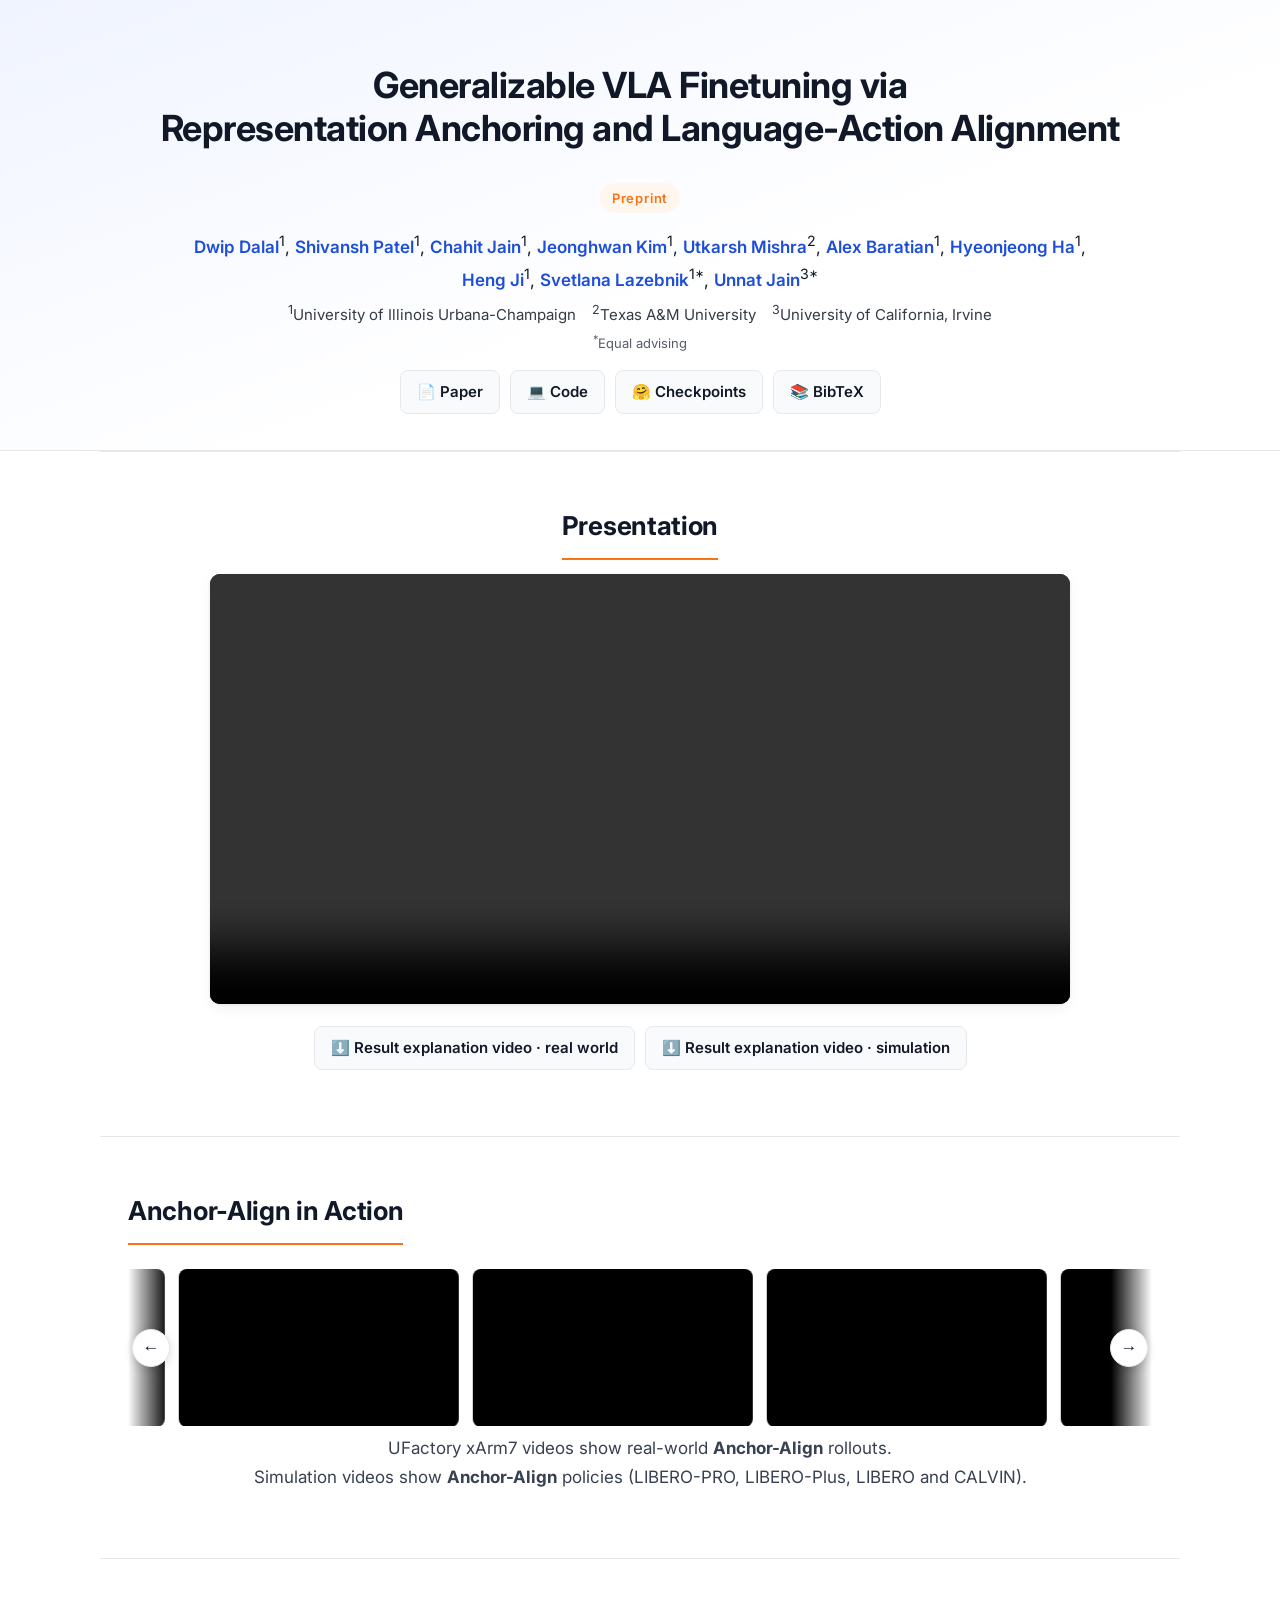
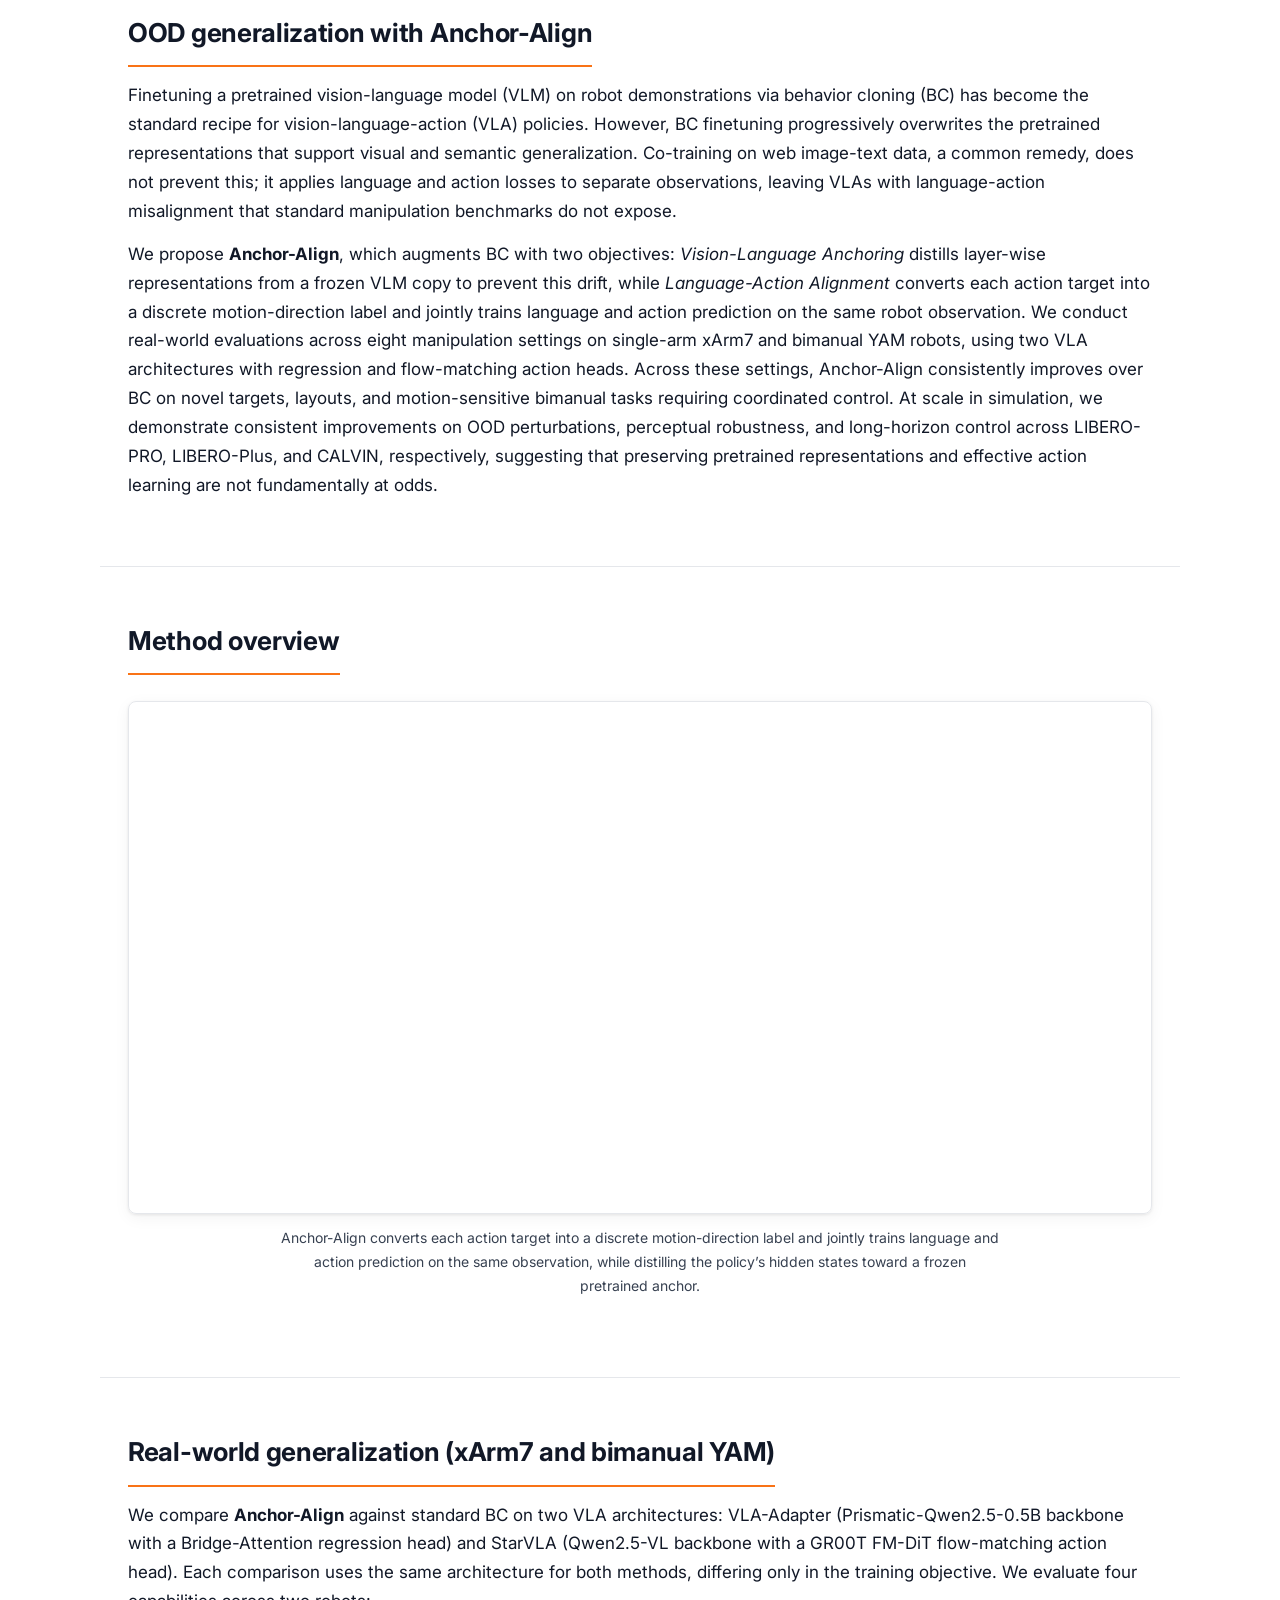
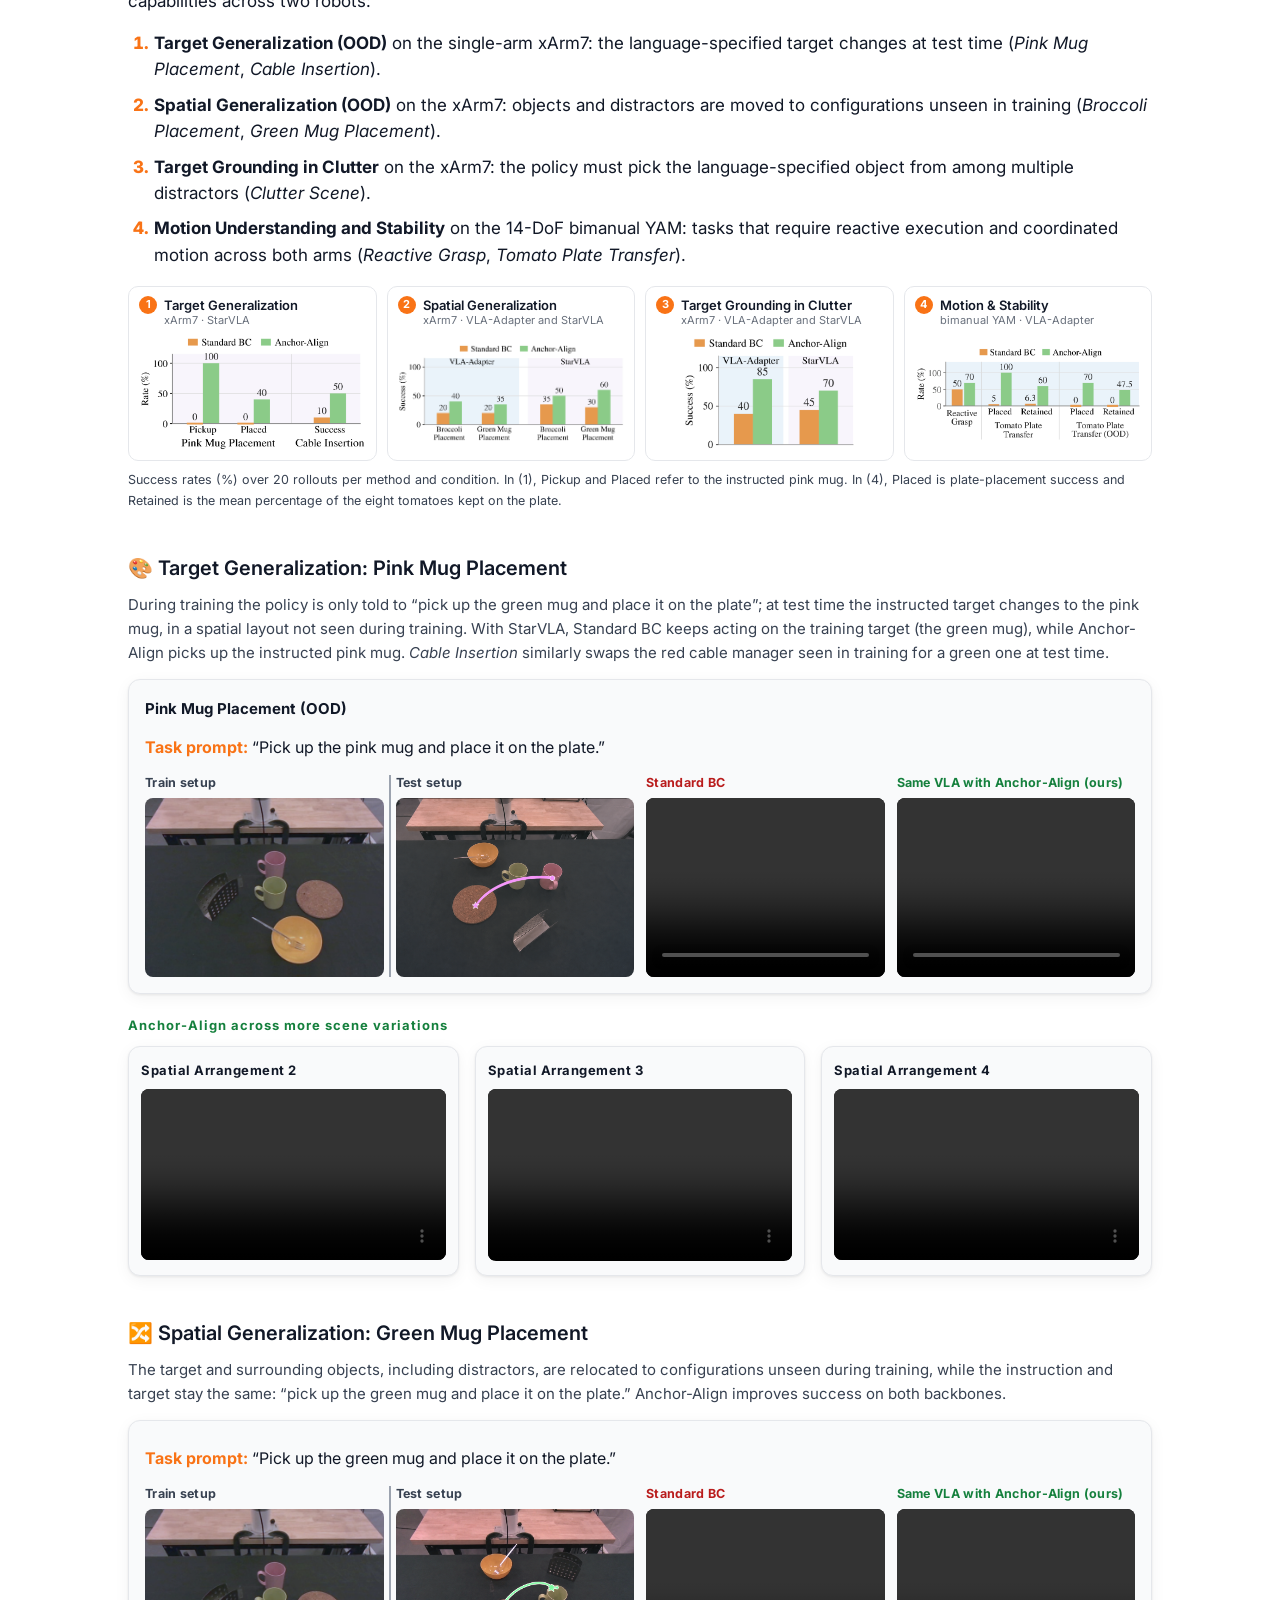
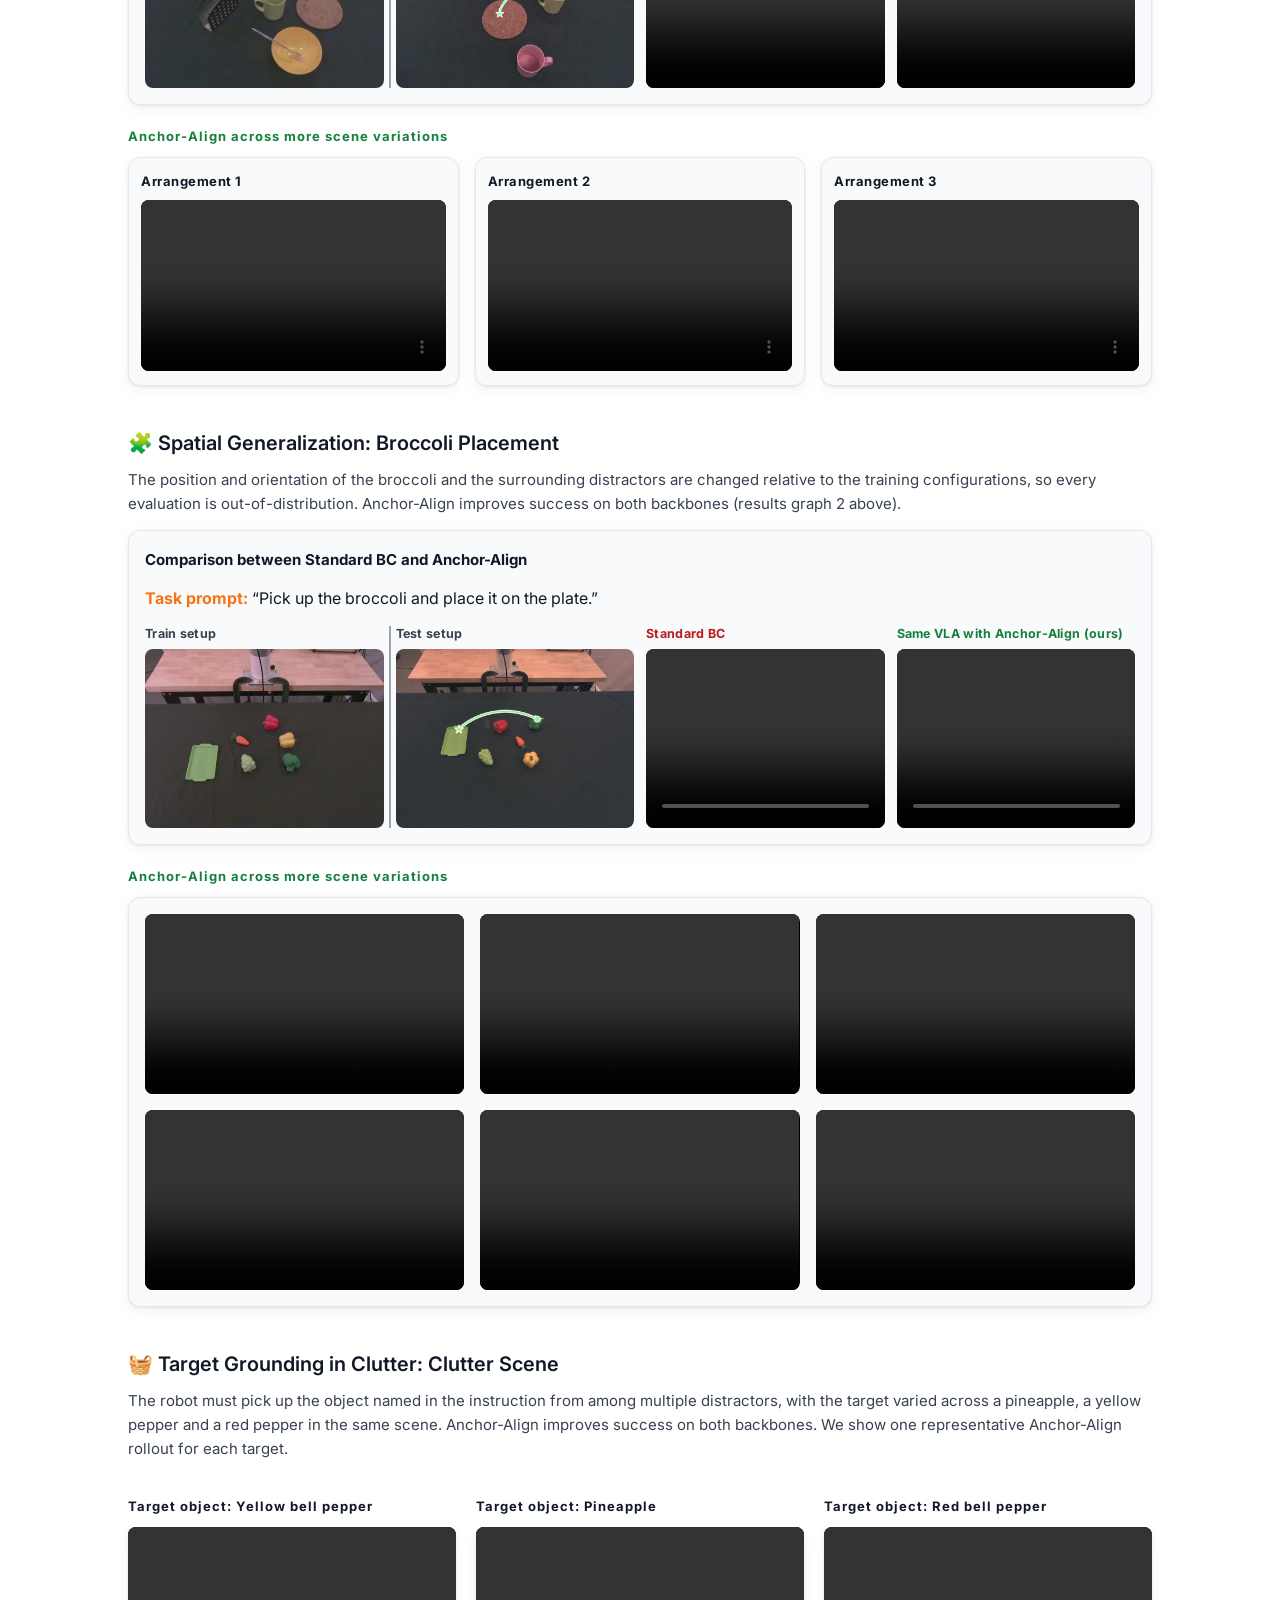
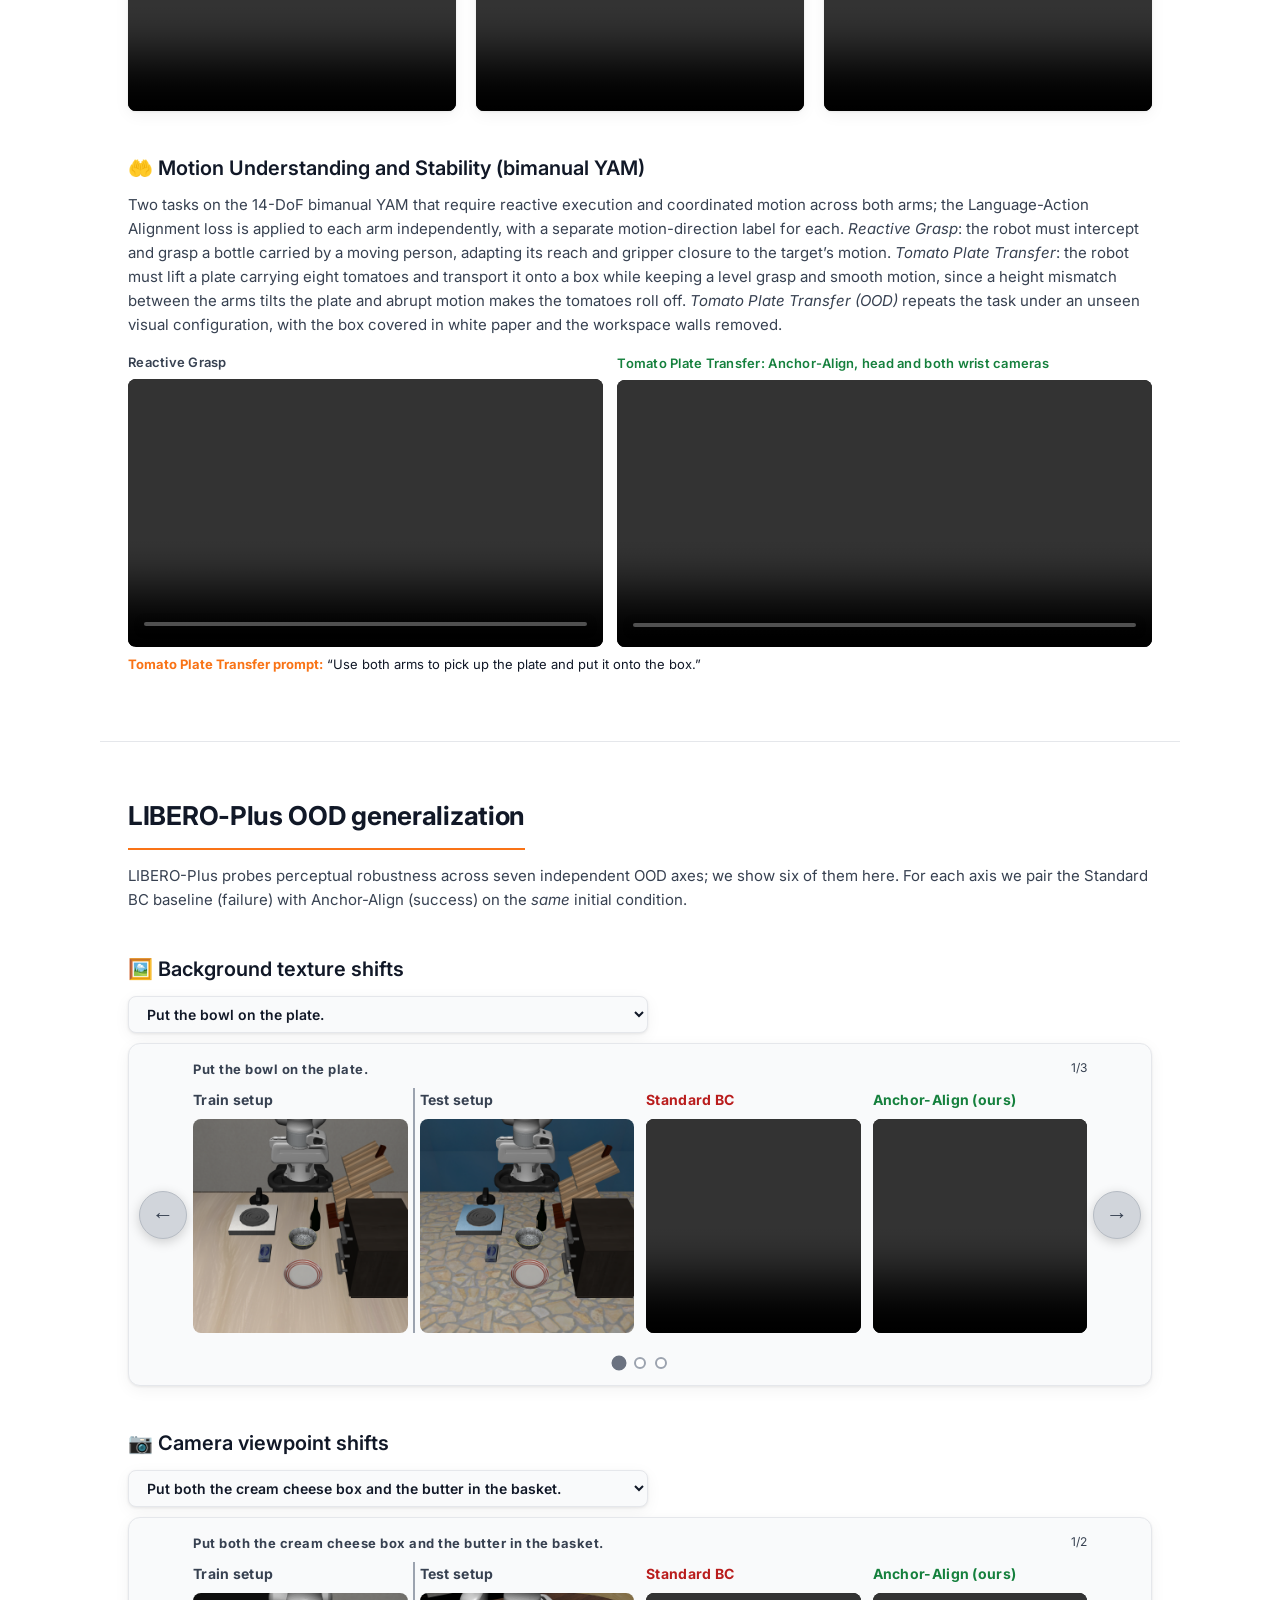
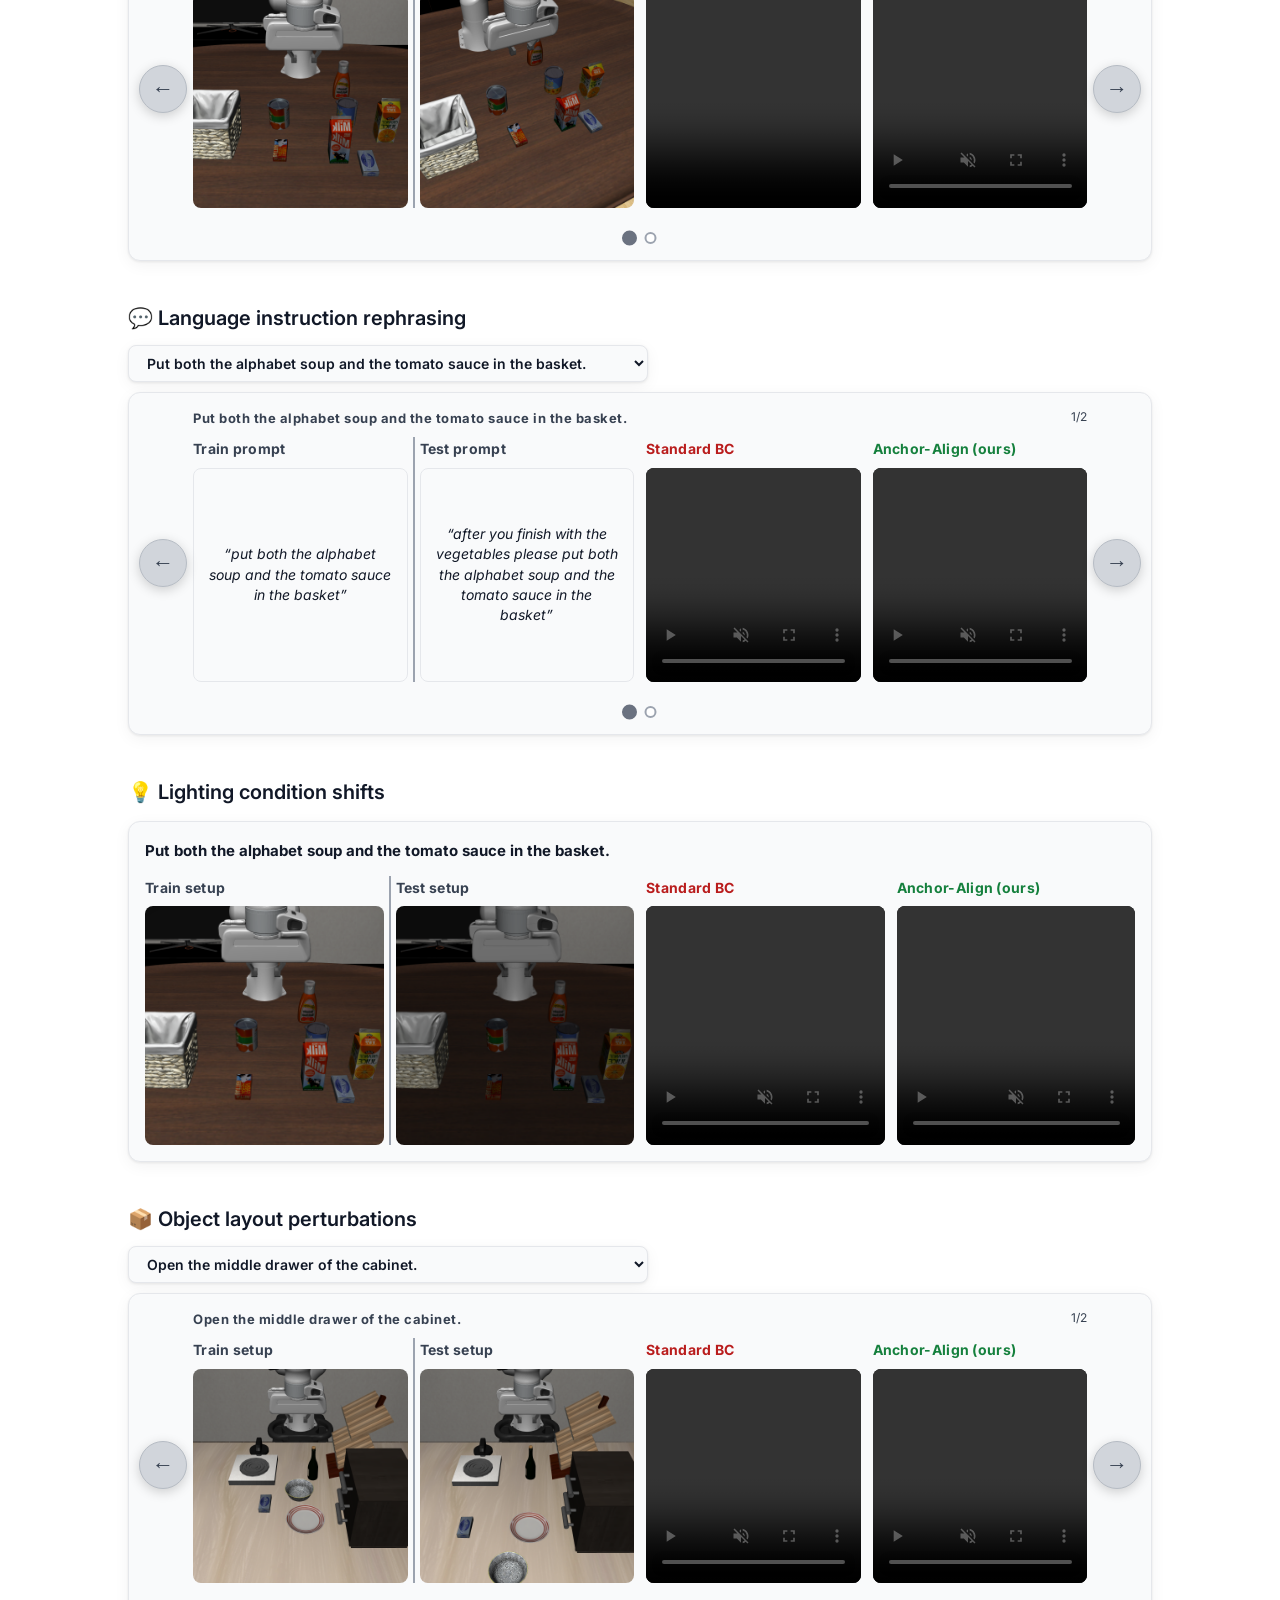
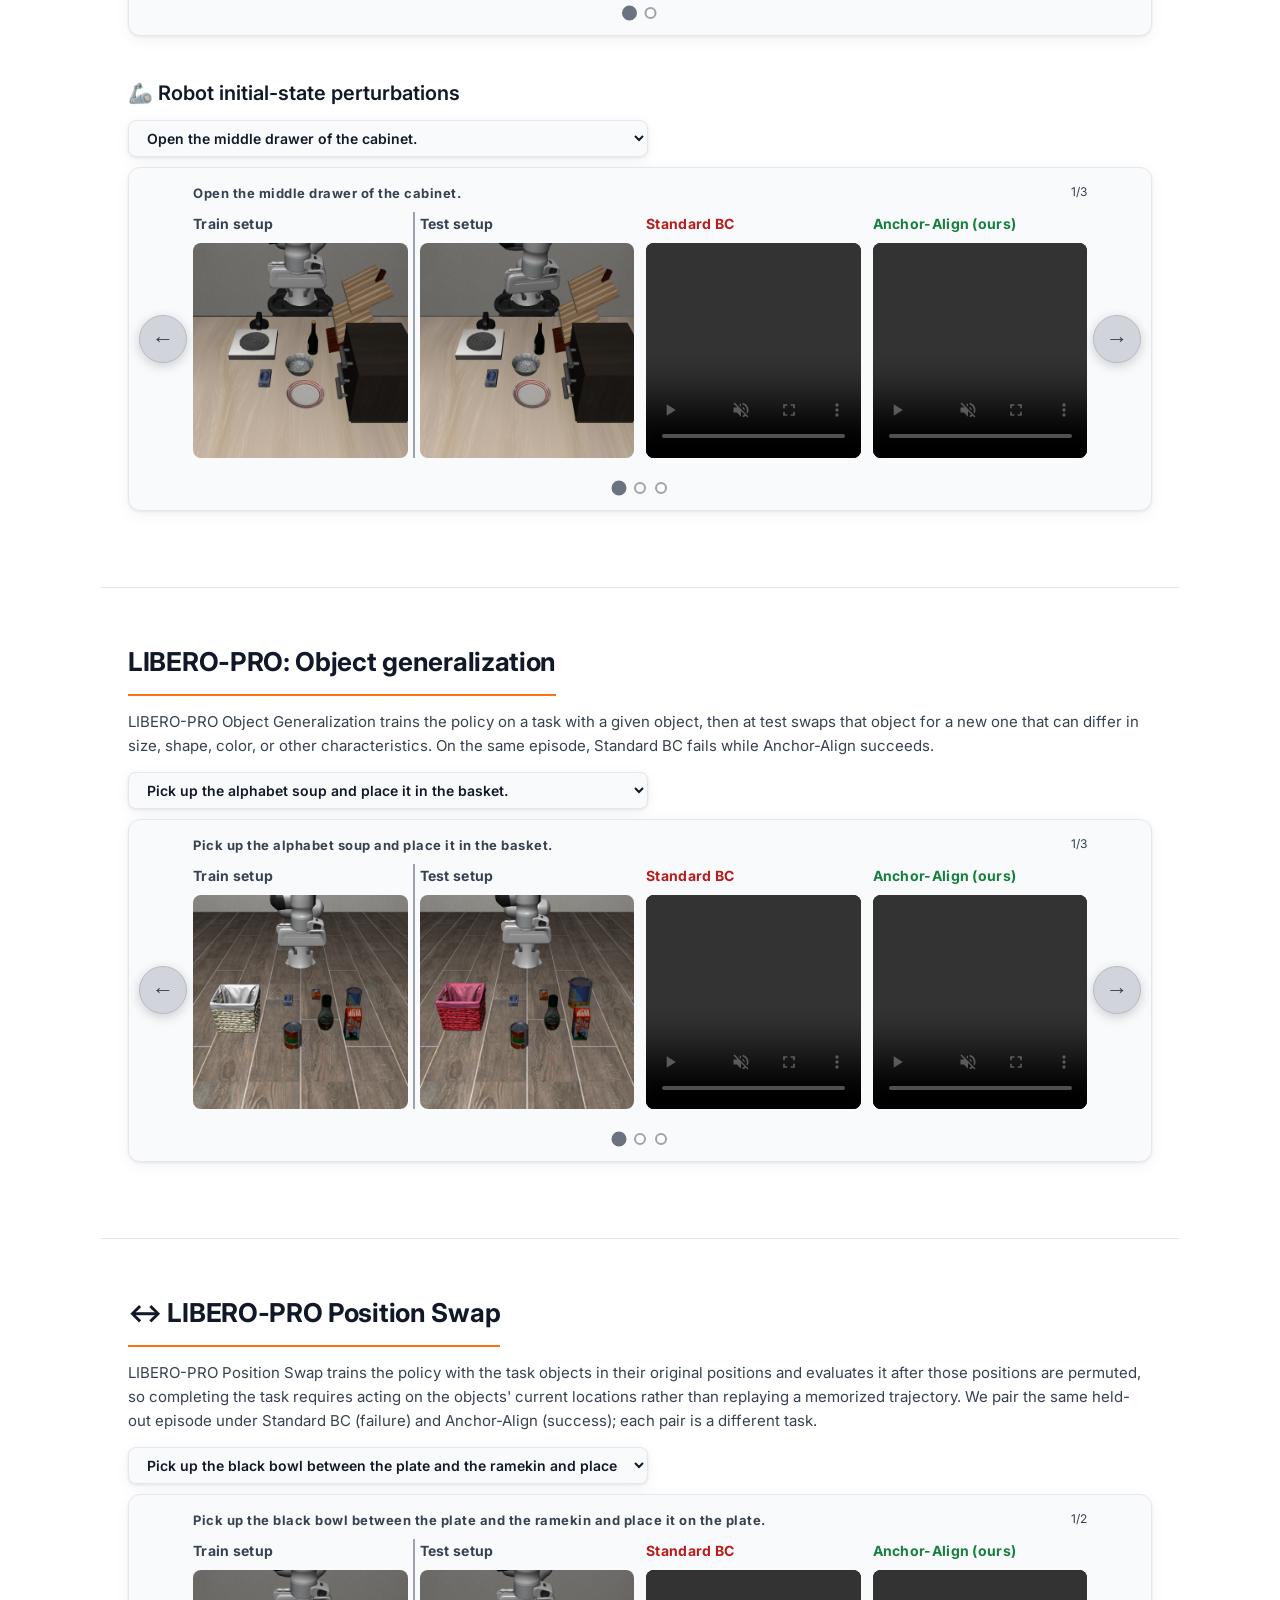
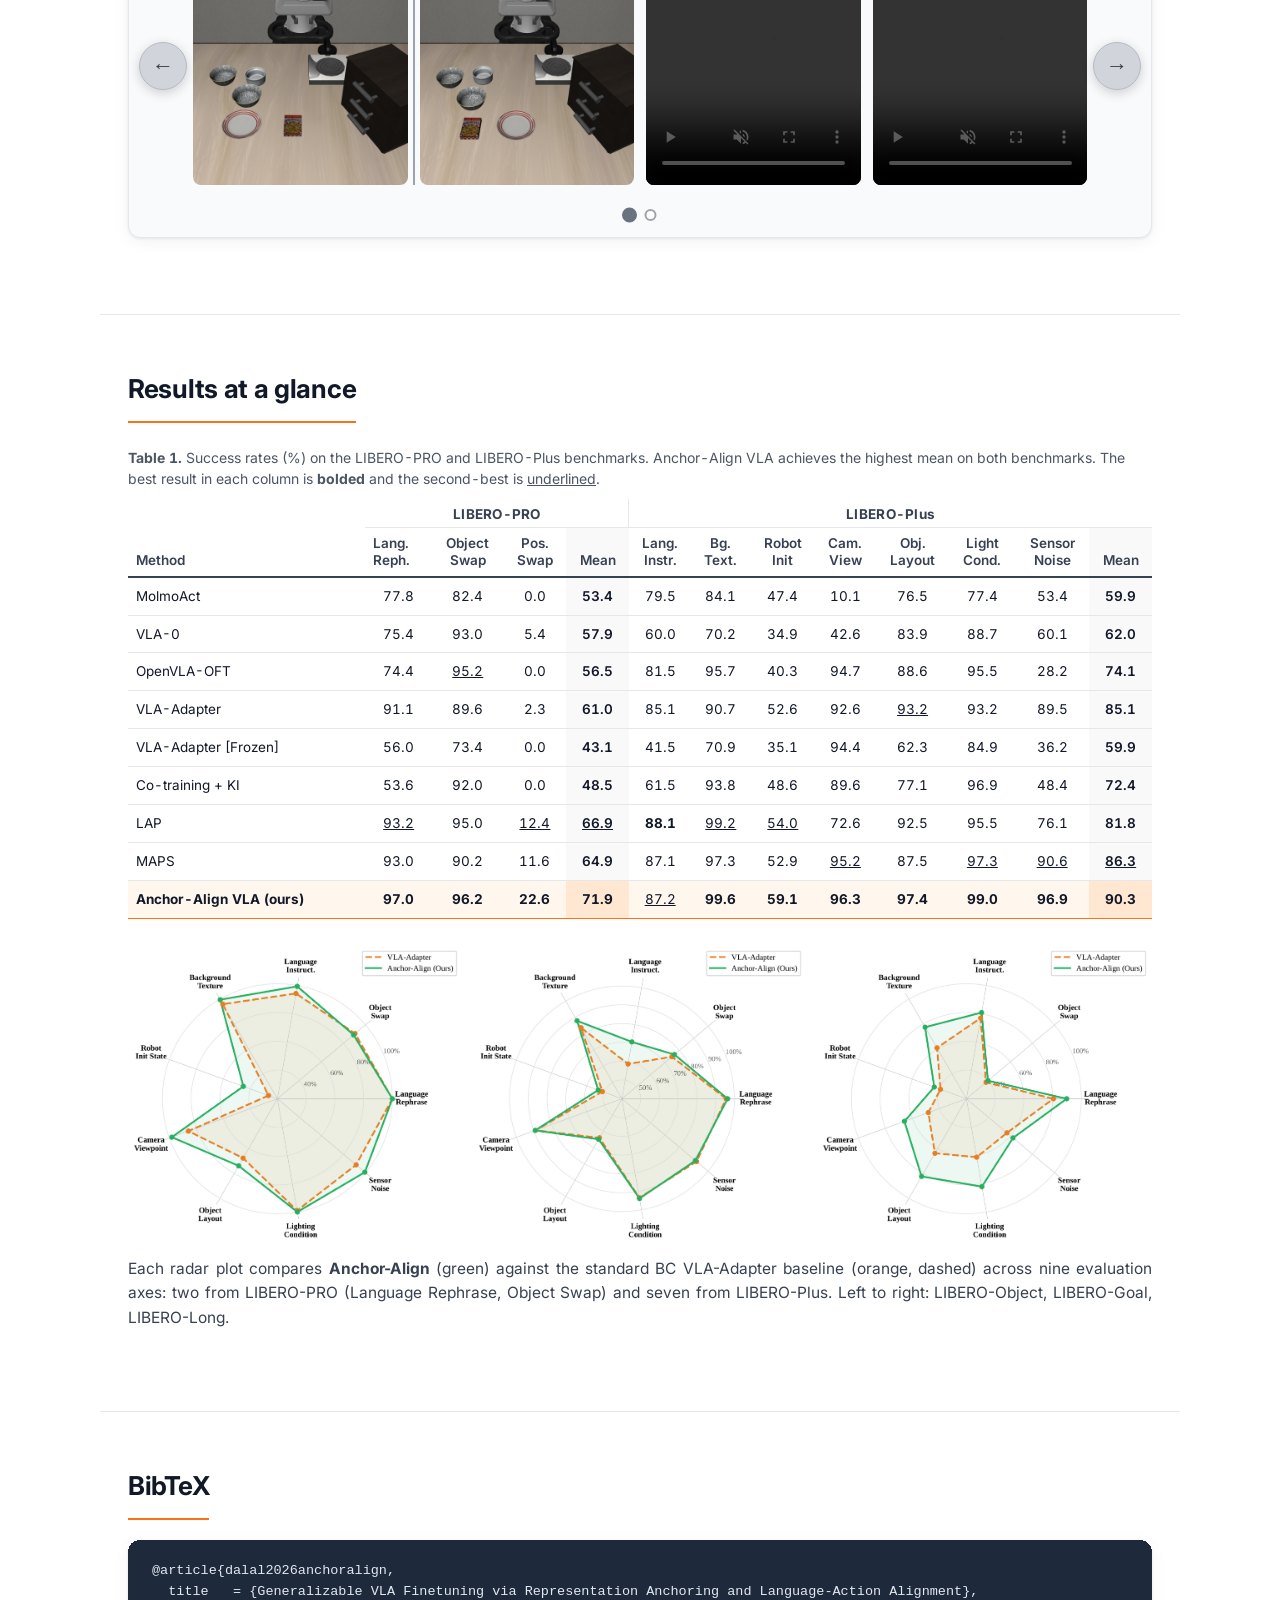
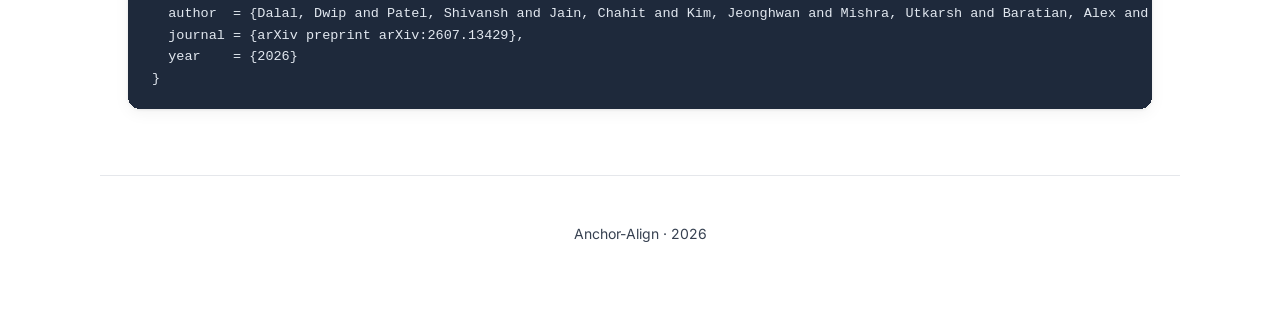
==== commit 8400a68d: "Update real-world section and Table 1 to match arXiv v2 - Rename real-world categories to the four v" ====
--- a/index.html
+++ b/index.html
@@ -7,7 +7,7 @@
 <link rel="icon" type="image/png" sizes="32x32" href="static/favicon-32.png">
 <link rel="apple-touch-icon" href="static/apple-touch-icon.png">
 <title>Anchor-Align: Generalizable VLA Finetuning via Representation Anchoring and Language-Action Alignment</title>
-<meta name="description" content="Anchor-Align is a VLA finetuning method for robot learning. It stops behavior cloning from erasing pretrained VLM representations (catastrophic forgetting) and aligns language with action. Better OOD generalization on a physical xArm7, LIBERO-PRO, LIBERO-Plus and CALVIN.">
+<meta name="description" content="Anchor-Align is a VLA finetuning method for robot learning. It stops behavior cloning from erasing pretrained VLM representations (catastrophic forgetting) and aligns language with action. Better OOD generalization on single-arm xArm7 and bimanual YAM robots, LIBERO-PRO, LIBERO-Plus and CALVIN.">
 <link rel="canonical" href="https://anchoralignvla.github.io/">
 <meta name="author" content="Dwip Dalal, Shivansh Patel, Chahit Jain, Jeonghwan Kim, Utkarsh Mishra, Alex Baratian, Hyeonjeong Ha, Heng Ji, Svetlana Lazebnik, Unnat Jain">
 <meta name="keywords" content="vision-language-action model, VLA, VLA finetuning, VLA generalization, robot learning, robot manipulation, language-conditioned robot manipulation, continual learning, catastrophic forgetting, representation drift, knowledge distillation, out-of-distribution generalization, OOD generalization robotics, language-action alignment, language-action misalignment, language and action prediction, behavior cloning, imitation learning, vision-language model finetuning, embodied AI, OpenVLA, StarVLA, Prismatic VLM, Qwen2.5, xArm7, LIBERO, LIBERO-PRO, LIBERO-Plus, CALVIN, Anchor-Align">
@@ -57,7 +57,7 @@
 <meta property="article:published_time" content="2026-07-15">
 <meta property="og:url" content="https://anchoralignvla.github.io/">
 <meta property="og:title" content="Anchor-Align: Generalizable VLA Finetuning via Representation Anchoring and Language-Action Alignment">
-<meta property="og:description" content="Anchor-Align preserves the VLM semantics that behavior cloning erases, nearly doubling real-robot task success (28.3% to 54.2%).">
+<meta property="og:description" content="Anchor-Align preserves the VLM semantics that behavior cloning erases, improving over behavior cloning across eight real-world manipulation settings on single-arm xArm7 and bimanual YAM robots.">
 <meta property="og:image" content="https://anchoralignvla.github.io/static/images/og_thumb.jpg">
 <meta property="og:image:width" content="1200">
 <meta property="og:image:height" content="630">
@@ -69,7 +69,7 @@
 <meta property="og:video:height" content="1080">
 <meta name="twitter:card" content="summary_large_image">
 <meta name="twitter:title" content="Anchor-Align: Generalizable VLA Finetuning via Representation Anchoring and Language-Action Alignment">
-<meta name="twitter:description" content="Anchor-Align preserves the VLM semantics that behavior cloning erases, nearly doubling real-robot task success.">
+<meta name="twitter:description" content="Anchor-Align preserves the VLM semantics that behavior cloning erases, improving over behavior cloning across eight real-world manipulation settings.">
 <meta name="twitter:image" content="https://anchoralignvla.github.io/static/images/og_thumb.jpg">
 <meta name="twitter:image:alt" content="Anchor-Align: a VLA finetuning method that keeps pretrained VLM representations and aligns language with action">
 <link rel="preconnect" href="https://fonts.googleapis.com">
@@ -231,10 +231,11 @@
   <div class="sidenav-cat">Real World</div>
   <a href="#realworld" class="top">Real World</a>
   <div class="sub-links">
-    <a class="sub" href="#rw-semantic">&middot; 🎨 Semantic Perturbation</a>
-    <a class="sub" href="#rw-mugplate">&middot; 🔀 Spatial Rearrangement</a>
-    <a class="sub" href="#rw-clutter">&middot; 🧺 Cluttered Scene</a>
-    <a class="sub" href="#rw-compositional">&middot; 🧩 Compositional Object-Layout</a>
+    <a class="sub" href="#rw-semantic">&middot; 🎨 Target Generalization</a>
+    <a class="sub" href="#rw-mugplate">&middot; 🔀 Spatial: Green Mug</a>
+    <a class="sub" href="#rw-compositional">&middot; 🧩 Spatial: Broccoli</a>
+    <a class="sub" href="#rw-clutter">&middot; 🧺 Grounding in Clutter</a>
+    <a class="sub" href="#rw-motion">&middot; 🤲 Motion &amp; Stability (YAM)</a>
   </div>
   <div class="sidenav-cat">Simulation</div>
   <a href="#liberoplus" class="top">LIBERO-Plus</a>
@@ -324,9 +325,11 @@
     <em>Vision-Language Anchoring</em> distills layer-wise representations from a frozen VLM
     copy to prevent this drift, while <em>Language-Action Alignment</em> converts each action
     target into a discrete motion-direction label and jointly trains language and action
-    prediction on the same robot observation. On a physical xArm7 robot, across two widely used
-    VLA architectures, Anchor-Align improves real-robot success on both (28% &rarr; 54% and
-    37% &rarr; 60%). At scale in simulation, we demonstrate consistent improvements on OOD
+    prediction on the same robot observation. We conduct real-world evaluations across eight
+    manipulation settings on single-arm xArm7 and bimanual YAM robots, using two VLA
+    architectures with regression and flow-matching action heads. Across these settings,
+    Anchor-Align consistently improves over BC on novel targets, layouts, and motion-sensitive
+    bimanual tasks requiring coordinated control. At scale in simulation, we demonstrate consistent improvements on OOD
     perturbations, perceptual robustness, and long-horizon control across LIBERO-PRO,
     LIBERO-Plus, and CALVIN, respectively, suggesting that preserving pretrained representations
     and effective action learning are not fundamentally at odds.
@@ -351,49 +354,51 @@
 <hr>
 
 <section id="realworld" class="section">
-  <h2>Real-world generalization (UFactory xArm7)</h2>
+  <h2>Real-world generalization (xArm7 and bimanual YAM)</h2>
   <p>
-    We deploy <strong>Anchor-Align</strong> on a real UFactory xArm7 manipulation setup and
-    evaluate observation-grounded generalization rather than memorization of a single tabletop
-    layout:
+    We compare <strong>Anchor-Align</strong> against standard BC on two VLA architectures:
+    VLA-Adapter (Prismatic-Qwen2.5-0.5B backbone with a Bridge-Attention regression head) and
+    StarVLA (Qwen2.5-VL backbone with a GR00T FM-DiT flow-matching action head). Each comparison
+    uses the same architecture for both methods, differing only in the training objective. We
+    evaluate four capabilities across two robots:
   </p>
   <ol class="regimes">
-    <li><strong>Semantic Perturbation</strong>: the policy must pick up the pink mug despite being trained only to pick and place the green mug, tested across varied layouts of the target, mugs, and distractor objects.</li>
-    <li><strong>Spatial Rearrangement</strong>: the target object, surrounding objects, and distractors are relocated.</li>
-    <li><strong>Cluttered Scene</strong>: additional distractor objects are added and the policy must select the object specified by language.</li>
-    <li><strong>Compositional Object-Layout</strong>: object placement and object orientation are jointly changed.</li>
+    <li><strong>Target Generalization (OOD)</strong> on the single-arm xArm7: the language-specified target changes at test time (<em>Pink Mug Placement</em>, <em>Cable Insertion</em>).</li>
+    <li><strong>Spatial Generalization (OOD)</strong> on the xArm7: objects and distractors are moved to configurations unseen in training (<em>Broccoli Placement</em>, <em>Green Mug Placement</em>).</li>
+    <li><strong>Target Grounding in Clutter</strong> on the xArm7: the policy must pick the language-specified object from among multiple distractors (<em>Clutter Scene</em>).</li>
+    <li><strong>Motion Understanding and Stability</strong> on the 14-DoF bimanual YAM: tasks that require reactive execution and coordinated motion across both arms (<em>Reactive Grasp</em>, <em>Tomato Plate Transfer</em>).</li>
   </ol>
-  <p>
-    For Spatial Rearrangement, Compositional Object-Layout, and Semantic Perturbation, every
-    evaluation tests a layout that never appeared in the training data, making these regimes more
-    challenging than the LIBERO-PRO position swap.
-  </p>
-
-  <figure class="fig">
-    <img src="static/images/realworld_results.png" alt="Real-world generalization success rates across conditions and backbones">
-    <figcaption class="big-cap">
-      <strong>Real-world testing under different backbones and different generalization setups.</strong> Success rates
-      across the three generalization conditions for two distinct backbones. Anchor-Align
-      improves generalization on both: with the Prismatic Qwen2.5-0.5B backbone, mean success
-      rises markedly, and with the architecturally distinct StarVLA backbone, every condition
-      improves. Right
-      (pink-mug OOD, trained only on the green mug): the Standard BC baseline collapses to its
-      training-time green-mug prior, picking the wrong (green) mug in 90% of trials and placing it in 30%,
-      while Anchor-Align follows the &ldquo;pink mug&rdquo; instruction, picking the pink mug in
-      100% of trials and placing it on the plate in 40%.
-    </figcaption>
-  </figure>
-
-  
-
-
-
-  <h3 id="rw-semantic" class="sub">🎨 Semantic Perturbation (pink-mug OOD)</h3>
-<p class="caption">Trained only on the green mug, the policy is tested with a new instruction referring to the pink mug. This probes whether the policy uses the preserved VLM color concept under a new instruction instead of defaulting to the training object. The Standard BC baseline collapses to its training-time green-mug prior, while Anchor-Align follows the instruction and picks the pink mug.</p>
+
+  <div class="rw-graphs">
+    <figure class="rw-graph">
+      <figcaption><span class="rw-num">1</span><span class="rw-title">Target Generalization</span><span class="rw-meta">xArm7 · StarVLA</span></figcaption>
+      <a href="static/images/realworld/fig_semantic_results.png" target="_blank" rel="noopener" title="Open full-size graph"><img loading="lazy" src="static/images/realworld/fig_semantic_results.png" alt="Bar chart: Standard BC vs Anchor-Align with StarVLA on Pink Mug Placement (pickup and placed, for the instructed pink mug) and Cable Insertion (success)"></a>
+    </figure>
+    <figure class="rw-graph">
+      <figcaption><span class="rw-num">2</span><span class="rw-title">Spatial Generalization</span><span class="rw-meta">xArm7 · VLA-Adapter and StarVLA</span></figcaption>
+      <a href="static/images/realworld/fig_spatial_results.png" target="_blank" rel="noopener" title="Open full-size graph"><img loading="lazy" src="static/images/realworld/fig_spatial_results.png" alt="Bar chart: Standard BC vs Anchor-Align success on Broccoli Placement and Green Mug Placement with VLA-Adapter and StarVLA"></a>
+    </figure>
+    <figure class="rw-graph">
+      <figcaption><span class="rw-num">3</span><span class="rw-title">Target Grounding in Clutter</span><span class="rw-meta">xArm7 · VLA-Adapter and StarVLA</span></figcaption>
+      <a href="static/images/realworld/fig_clutter_results.png" target="_blank" rel="noopener" title="Open full-size graph"><img loading="lazy" src="static/images/realworld/fig_clutter_results.png" alt="Bar chart: Standard BC vs Anchor-Align success on Clutter Scene with VLA-Adapter and StarVLA"></a>
+    </figure>
+    <figure class="rw-graph">
+      <figcaption><span class="rw-num">4</span><span class="rw-title">Motion &amp; Stability</span><span class="rw-meta">bimanual YAM · VLA-Adapter</span></figcaption>
+      <a href="static/images/realworld/fig_yam_results.png" target="_blank" rel="noopener" title="Open full-size graph"><img loading="lazy" src="static/images/realworld/fig_yam_results.png" alt="Bar chart: Standard BC vs Anchor-Align on YAM for Reactive Grasp, and plate placement and tomato retention on Tomato Plate Transfer and its OOD variant"></a>
+    </figure>
+  </div>
+  <p class="rw-graphs-note">Success rates (%) over 20 rollouts per method and condition. In (1), Pickup and Placed refer to the instructed pink mug. In (4), Placed is plate-placement success and Retained is the mean percentage of the eight tomatoes kept on the plate.</p>
+
+
+
+
+  <h3 id="rw-semantic" class="sub">🎨 Target Generalization: Pink Mug Placement</h3>
+<p class="caption">During training the policy is only told to &ldquo;pick up the green mug and place it on the plate&rdquo;; at test time the instructed target changes to the pink mug, in a spatial layout not seen during training. With StarVLA, Standard BC keeps acting on the training target (the green mug), while Anchor-Align picks up the instructed pink mug. <em>Cable Insertion</em> similarly swaps the red cable manager seen in training for a green one at test time.</p>
+
 <div class="grid grid-pairs">
 
         <div class="pair">
-          <div class="pair-title">Pink-mug OOD</div>
+          <div class="pair-title">Pink Mug Placement (OOD)</div>
           <p class="task-prompt"><span class="prompt-label">Task prompt:</span> &ldquo;Pick up the pink mug and place it on the plate.&rdquo;</p>
           <div class="pair-grid setup-quad rw">
             <figure><figcaption class="setup-cap">Train setup</figcaption><img loading="lazy" src="static/images/rw_mug_train.png" alt="Train setup: green-mug scene"></figure>
@@ -420,8 +425,9 @@
 <figure class="single-vid"><figcaption class="single-caption">Spatial Arrangement 7</figcaption><video class="vid" muted loop playsinline preload="none" controls data-speed="2" data-src="static/videos/realworld/semantic_pink_mug/align9.mp4"></video></figure>
 -->
 </div>
-<h3 id="rw-mugplate" class="sub">🔀 Spatial Rearrangement</h3>
-<p class="caption">Standard BC progressively erodes the VLM&rsquo;s pretrained color semantics. Faced with a scene containing multiple mugs, the baseline can no longer reliably distinguish objects by color and grasps the wrong one. Anchor-Align prevents this erosion via Vision-Language Anchoring, retaining color grounding throughout finetuning and consistently picking the correct target.</p>
+<h3 id="rw-mugplate" class="sub">🔀 Spatial Generalization: Green Mug Placement</h3>
+<p class="caption">The target and surrounding objects, including distractors, are relocated to configurations unseen during training, while the instruction and target stay the same: &ldquo;pick up the green mug and place it on the plate.&rdquo; Anchor-Align improves success on both backbones.</p>
+
 <div class="grid grid-pairs">
         <div class="pair">
           <p class="task-prompt"><span class="prompt-label">Task prompt:</span> &ldquo;Pick up the green mug and place it on the plate.&rdquo;</p>
@@ -462,8 +468,41 @@
 <figure class="single-vid"><figcaption class="single-caption">Arrangement 2</figcaption><video class="vid" muted loop playsinline preload="none" controls data-speed="2" data-src="static/videos/realworld/mugplate_align60k/trial14.mp4"></video></figure>
 <figure class="single-vid"><figcaption class="single-caption">Arrangement 3</figcaption><video class="vid" muted loop playsinline preload="none" controls data-speed="2" data-src="static/videos/realworld/mugplate_align60k/trial16.mp4"></video></figure>
 </div>
-<h3 id="rw-clutter" class="sub">🧺 Cluttered Scene</h3>
-<p class="caption">Additional distractor objects are added and the policy must select the object specified by language. We show one representative Anchor-Align rollout for each of the three target objects.</p>
+<h3 id="rw-compositional" class="sub">🧩 Spatial Generalization: Broccoli Placement</h3>
+<p class="caption">The position and orientation of the broccoli and the surrounding distractors are changed relative to the training configurations, so every evaluation is out-of-distribution. Anchor-Align improves success on both backbones (results graph 2 above).</p>
+<div class="grid grid-pairs">
+
+        <div class="pair">
+          <div class="pair-title">Comparison between Standard BC and Anchor-Align</div>
+          <p class="task-prompt"><span class="prompt-label">Task prompt:</span> &ldquo;Pick up the broccoli and place it on the plate.&rdquo;</p>
+          <div class="pair-grid setup-quad rw">
+            <figure><figcaption class="setup-cap">Train setup</figcaption><img loading="lazy" src="static/images/rw_compositional_train.png" alt="Train setup: object layout seen during training"></figure>
+            <figure><figcaption class="setup-cap">Test setup</figcaption><img loading="lazy" src="static/images/rw_compositional_test.png" alt="Test setup: recomposed-layout broccoli rollout"></figure>
+            <figure>
+              <figcaption class="bad">Standard BC</figcaption>
+              <video class="vid" muted loop playsinline preload="none" controls data-speed="2" data-src="static/videos/realworld/compositional_broccoli/pair_baseline.mp4"></video>
+            </figure>
+            <figure>
+              <figcaption class="good">Same VLA with Anchor-Align (ours)</figcaption>
+              <video class="vid" muted loop playsinline preload="none" controls data-speed="2" data-src="static/videos/realworld/compositional_broccoli/pair_align.mp4"></video>
+            </figure>
+          </div>
+        </div>
+</div>
+<h4 id="rw-compositional-gallery" class="evalh ours">Anchor-Align across more scene variations</h4>
+<div class="vid-box">
+<div class="grid grid-2x3">
+<figure class="bare-vid"><video class="vid" muted loop playsinline preload="none" controls data-speed="2" data-src="static/videos/realworld/compositional_broccoli/align_trial1.mp4"></video></figure>
+<figure class="bare-vid"><video class="vid" muted loop playsinline preload="none" controls data-speed="2" data-src="static/videos/realworld/compositional_broccoli/align_trial4.mp4"></video></figure>
+<figure class="bare-vid"><video class="vid" muted loop playsinline preload="none" controls data-speed="2" data-src="static/videos/realworld/compositional_broccoli/align_trial7.mp4"></video></figure>
+<figure class="bare-vid"><video class="vid" muted loop playsinline preload="none" controls data-speed="2" data-src="static/videos/realworld/compositional_broccoli/align_trial10.mp4"></video></figure>
+<figure class="bare-vid"><video class="vid" muted loop playsinline preload="none" controls data-speed="2" data-src="static/videos/realworld/compositional_broccoli/align_trial12.mp4"></video></figure>
+<figure class="bare-vid"><video class="vid" muted loop playsinline preload="none" controls data-speed="2" data-src="static/videos/realworld/compositional_broccoli/align_trial16.mp4"></video></figure>
+</div>
+</div>
+<h3 id="rw-clutter" class="sub">🧺 Target Grounding in Clutter: Clutter Scene</h3>
+<p class="caption">The robot must pick up the object named in the instruction from among multiple distractors, with the target varied across a pineapple, a yellow pepper and a red pepper in the same scene. Anchor-Align improves success on both backbones. We show one representative Anchor-Align rollout for each target.</p>
+
 <div class="clutter-row">
   <div class="clutter-col">
     <h4 id="rw-clutter-yellow_bp" class="evalh">Target object: Yellow bell pepper</h4>
@@ -478,38 +517,19 @@
     <video class="vid" muted loop playsinline preload="none" controls data-speed="2" data-src="static/videos/realworld/clutter_evals/clutter_anch_17500/trial6_red_bp.mp4"></video>
   </div>
 </div>
-<h3 id="rw-compositional" class="sub">🧩 Compositional Object-Layout</h3>
-<p class="caption">Object placement and object orientation are jointly changed, so every evaluation is out-of-distribution. The Standard BC baseline drifts toward a memorized motion, while Anchor-Align stays grounded in the current observation.</p>
-<div class="grid grid-pairs">
-
-        <div class="pair">
-          <div class="pair-title">Comparison between Standard BC and Anchor-Align</div>
-          <p class="task-prompt"><span class="prompt-label">Task prompt:</span> &ldquo;Pick up the broccoli and place it on the plate.&rdquo;</p>
-          <div class="pair-grid setup-quad rw">
-            <figure><figcaption class="setup-cap">Train setup</figcaption><img loading="lazy" src="static/images/rw_compositional_train.png" alt="Train setup: object layout seen during training"></figure>
-            <figure><figcaption class="setup-cap">Test setup</figcaption><img loading="lazy" src="static/images/rw_compositional_test.png" alt="Test setup: recomposed-layout broccoli rollout"></figure>
-            <figure>
-              <figcaption class="bad">Standard BC</figcaption>
-              <video class="vid" muted loop playsinline preload="none" controls data-speed="2" data-src="static/videos/realworld/compositional_broccoli/pair_baseline.mp4"></video>
-            </figure>
-            <figure>
-              <figcaption class="good">Same VLA with Anchor-Align (ours)</figcaption>
-              <video class="vid" muted loop playsinline preload="none" controls data-speed="2" data-src="static/videos/realworld/compositional_broccoli/pair_align.mp4"></video>
-            </figure>
-          </div>
-        </div>
-</div>
-<h4 id="rw-compositional-gallery" class="evalh ours">Anchor-Align across more scene variations</h4>
-<div class="vid-box">
-<div class="grid grid-2x3">
-<figure class="bare-vid"><video class="vid" muted loop playsinline preload="none" controls data-speed="2" data-src="static/videos/realworld/compositional_broccoli/align_trial1.mp4"></video></figure>
-<figure class="bare-vid"><video class="vid" muted loop playsinline preload="none" controls data-speed="2" data-src="static/videos/realworld/compositional_broccoli/align_trial4.mp4"></video></figure>
-<figure class="bare-vid"><video class="vid" muted loop playsinline preload="none" controls data-speed="2" data-src="static/videos/realworld/compositional_broccoli/align_trial7.mp4"></video></figure>
-<figure class="bare-vid"><video class="vid" muted loop playsinline preload="none" controls data-speed="2" data-src="static/videos/realworld/compositional_broccoli/align_trial10.mp4"></video></figure>
-<figure class="bare-vid"><video class="vid" muted loop playsinline preload="none" controls data-speed="2" data-src="static/videos/realworld/compositional_broccoli/align_trial12.mp4"></video></figure>
-<figure class="bare-vid"><video class="vid" muted loop playsinline preload="none" controls data-speed="2" data-src="static/videos/realworld/compositional_broccoli/align_trial16.mp4"></video></figure>
-</div>
-</div>
+<h3 id="rw-motion" class="sub">🤲 Motion Understanding and Stability (bimanual YAM)</h3>
+<p class="caption">Two tasks on the 14-DoF bimanual YAM that require reactive execution and coordinated motion across both arms; the Language-Action Alignment loss is applied to each arm independently, with a separate motion-direction label for each. <em>Reactive Grasp</em>: the robot must intercept and grasp a bottle carried by a moving person, adapting its reach and gripper closure to the target&rsquo;s motion. <em>Tomato Plate Transfer</em>: the robot must lift a plate carrying eight tomatoes and transport it onto a box while keeping a level grasp and smooth motion, since a height mismatch between the arms tilts the plate and abrupt motion makes the tomatoes roll off. <em>Tomato Plate Transfer (OOD)</em> repeats the task under an unseen visual configuration, with the box covered in white paper and the workspace walls removed.</p>
+<div class="rw-motion-row">
+  <figure class="rw-motion-vid">
+    <figcaption class="evalh">Reactive Grasp</figcaption>
+    <video class="vid" muted loop playsinline preload="none" controls data-speed="1" data-src="static/videos/realworld/reactive_grasp/reactive_grasp.mp4"></video>
+  </figure>
+  <figure class="rw-motion-vid">
+    <figcaption class="evalh ours">Tomato Plate Transfer: Anchor-Align, head and both wrist cameras</figcaption>
+    <video class="vid vid-native" muted loop playsinline preload="none" controls data-speed="2" data-src="static/videos/realworld/tomato_plate_transfer/aa_ep2_three_views.mp4"></video>
+  </figure>
+</div>
+<p class="task-prompt" style="font-size:13px;margin-top:6px"><span class="prompt-label">Tomato Plate Transfer prompt:</span> &ldquo;Use both arms to pick up the plate and put it onto the box.&rdquo;</p>
 
 </section>
 
@@ -936,8 +956,8 @@
   <h2>Results at a glance</h2>
 
   <div class="table-wrap">
-    <table class="res-table">
-      <caption><strong>Table 1.</strong> Success rates (%) on the LIBERO-PRO and LIBERO-Plus benchmarks. Anchor-Align VLA outperforms all baselines on LIBERO-PRO and LIBERO-Plus.</caption>
+    <table class="res-table res-table-compact">
+      <caption><strong>Table 1.</strong> Success rates (%) on the LIBERO-PRO and LIBERO-Plus benchmarks. Anchor-Align VLA achieves the highest mean on both benchmarks. The best result in each column is <strong>bolded</strong> and the second-best is <u>underlined</u>.</caption>
       <thead>
         <tr>
           <th scope="col" rowspan="2">Method</th>
@@ -945,17 +965,20 @@
           <th scope="colgroup" colspan="8" class="grp">LIBERO-Plus</th>
         </tr>
         <tr>
-          <th scope="col">Lang. Reph.</th><th scope="col">Object Swap</th><th scope="col">Pos. Swap</th><th scope="col" class="mean">Mean</th>
-          <th scope="col">Lang. Instr.</th><th scope="col">Bg. Text.</th><th scope="col">Robot Init</th><th scope="col">Cam. View</th><th scope="col">Obj. Layout</th><th scope="col">Light Cond.</th><th scope="col">Sensor Noise</th><th scope="col" class="mean">Mean</th>
+          <th scope="col">Lang.<br>Reph.</th><th scope="col">Object<br>Swap</th><th scope="col">Pos.<br>Swap</th><th scope="col" class="mean">Mean</th>
+          <th scope="col">Lang.<br>Instr.</th><th scope="col">Bg.<br>Text.</th><th scope="col">Robot<br>Init</th><th scope="col">Cam.<br>View</th><th scope="col">Obj.<br>Layout</th><th scope="col">Light<br>Cond.</th><th scope="col">Sensor<br>Noise</th><th scope="col" class="mean">Mean</th>
         </tr>
       </thead>
       <tbody>
-        <tr><td>Co-training + KI</td><td>54.0</td><td>77.4</td><td>0.0</td><td class="mean">43.8</td><td>48.0</td><td>82.6</td><td>25.7</td><td>64.6</td><td>65.7</td><td>73.3</td><td>49.0</td><td class="mean">57.1</td></tr>
-        <tr><td>MolmoAct</td><td>77.8</td><td>82.4</td><td>0.0</td><td class="mean">53.4</td><td>79.5</td><td>84.1</td><td>47.4</td><td>10.1</td><td>76.5</td><td>77.4</td><td>53.4</td><td class="mean">60.8</td></tr>
-        <tr><td>OpenVLA-OFT</td><td>74.4</td><td>95.2</td><td>0.0</td><td class="mean">56.5</td><td>81.5</td><td>95.7</td><td>40.3</td><td>94.7</td><td>88.6</td><td>95.5</td><td>28.2</td><td class="mean">74.1</td></tr>
+        <tr><td>MolmoAct</td><td>77.8</td><td>82.4</td><td>0.0</td><td class="mean">53.4</td><td>79.5</td><td>84.1</td><td>47.4</td><td>10.1</td><td>76.5</td><td>77.4</td><td>53.4</td><td class="mean">59.9</td></tr>
+        <tr><td>VLA-0</td><td>75.4</td><td>93.0</td><td>5.4</td><td class="mean">57.9</td><td>60.0</td><td>70.2</td><td>34.9</td><td>42.6</td><td>83.9</td><td>88.7</td><td>60.1</td><td class="mean">62.0</td></tr>
+        <tr><td>OpenVLA-OFT</td><td>74.4</td><td><u>95.2</u></td><td>0.0</td><td class="mean">56.5</td><td>81.5</td><td>95.7</td><td>40.3</td><td>94.7</td><td>88.6</td><td>95.5</td><td>28.2</td><td class="mean">74.1</td></tr>
+        <tr><td>VLA-Adapter</td><td>91.1</td><td>89.6</td><td>2.3</td><td class="mean">61.0</td><td>85.1</td><td>90.7</td><td>52.6</td><td>92.6</td><td><u>93.2</u></td><td>93.2</td><td>89.5</td><td class="mean">85.1</td></tr>
         <tr><td>VLA-Adapter [Frozen]</td><td>56.0</td><td>73.4</td><td>0.0</td><td class="mean">43.1</td><td>41.5</td><td>70.9</td><td>35.1</td><td>94.4</td><td>62.3</td><td>84.9</td><td>36.2</td><td class="mean">59.9</td></tr>
-        <tr><td>VLA-Adapter</td><td>91.1</td><td>89.6</td><td>2.3</td><td class="mean">61.0</td><td>85.1</td><td>90.7</td><td>52.6</td><td>92.6</td><td>93.2</td><td>93.2</td><td>89.5</td><td class="mean">85.1</td></tr>
-        <tr class="ours"><td><strong>Anchor-Align VLA (ours)</strong></td><td><strong>97.0</strong></td><td><strong>96.2</strong></td><td><strong>22.6</strong></td><td class="mean"><strong>71.9</strong></td><td><strong>87.2</strong></td><td><strong>99.6</strong></td><td><strong>59.1</strong></td><td><strong>96.3</strong></td><td><strong>97.4</strong></td><td><strong>99.0</strong></td><td><strong>96.9</strong></td><td class="mean"><strong>90.3</strong></td></tr>
+        <tr><td>Co-training + KI</td><td>53.6</td><td>92.0</td><td>0.0</td><td class="mean">48.5</td><td>61.5</td><td>93.8</td><td>48.6</td><td>89.6</td><td>77.1</td><td>96.9</td><td>48.4</td><td class="mean">72.4</td></tr>
+        <tr><td>LAP</td><td><u>93.2</u></td><td>95.0</td><td><u>12.4</u></td><td class="mean"><u>66.9</u></td><td><strong>88.1</strong></td><td><u>99.2</u></td><td><u>54.0</u></td><td>72.6</td><td>92.5</td><td>95.5</td><td>76.1</td><td class="mean">81.8</td></tr>
+        <tr><td>MAPS</td><td>93.0</td><td>90.2</td><td>11.6</td><td class="mean">64.9</td><td>87.1</td><td>97.3</td><td>52.9</td><td><u>95.2</u></td><td>87.5</td><td><u>97.3</u></td><td><u>90.6</u></td><td class="mean"><u>86.3</u></td></tr>
+        <tr class="ours"><td><strong>Anchor-Align VLA (ours)</strong></td><td><strong>97.0</strong></td><td><strong>96.2</strong></td><td><strong>22.6</strong></td><td class="mean"><strong>71.9</strong></td><td><u>87.2</u></td><td><strong>99.6</strong></td><td><strong>59.1</strong></td><td><strong>96.3</strong></td><td><strong>97.4</strong></td><td><strong>99.0</strong></td><td><strong>96.9</strong></td><td class="mean"><strong>90.3</strong></td></tr>
       </tbody>
     </table>
   </div>
@@ -967,8 +990,8 @@
       <img loading="lazy" src="static/images/fig_long_spider.png" alt="Radar plot for the LIBERO-Long suite comparing Anchor-Align against the standard BC VLA-Adapter baseline across nine evaluation axes">
     </div>
     <figcaption class="big-cap">
-      Each radar plot compares <strong>Anchor-Align</strong> (orange) against the standard BC VLA-Adapter
-      baseline (gray) across nine evaluation axes: two from LIBERO-PRO (Language Rephrase, Object Swap)
+      Each radar plot compares <strong>Anchor-Align</strong> (green) against the standard BC VLA-Adapter
+      baseline (orange, dashed) across nine evaluation axes: two from LIBERO-PRO (Language Rephrase, Object Swap)
       and seven from LIBERO-Plus. Left to right: LIBERO-Object, LIBERO-Goal, LIBERO-Long.
     </figcaption>
   </figure>
--- a/static/style.css
+++ b/static/style.css
@@ -831,3 +831,38 @@
 @media (max-width: 760px) {
   .spider-grid { grid-template-columns: 1fr; gap: 4px; }
 }
+
+/* Table 1 (13 columns): fit the content column without horizontal scrolling */
+.res-table-compact { min-width: 0; font-size: 13.5px; table-layout: auto; }
+.res-table-compact th, .res-table-compact td { padding: 7px 6px; text-align: center; }
+.res-table-compact th:first-child, .res-table-compact td:first-child { text-align: left; white-space: nowrap; padding-left: 8px; }
+.res-table-compact thead th { white-space: normal; line-height: 1.25; vertical-align: bottom; }
+.res-table-compact thead th.grp { vertical-align: middle; }
+@media (max-width: 900px) {
+  .res-table-compact { font-size: 12.5px; }
+  .res-table-compact th, .res-table-compact td { padding: 6px 4px; }
+}
+@media (max-width: 720px) { .res-table-compact { min-width: 700px; } }
+
+/* Real-world results: one compact row of the paper graphs under the capability list */
+.rw-graphs { display: grid; grid-template-columns: repeat(4, minmax(0, 1fr)); gap: 10px; margin: 18px 0 4px; }
+.rw-graph { margin: 0; background: #fff; border: 1px solid var(--line); border-radius: 10px; padding: 9px 10px 8px; display: flex; flex-direction: column; }
+.rw-graph figcaption { display: grid; grid-template-columns: 18px 1fr; column-gap: 7px; align-items: center; margin-bottom: 6px; text-align: left; line-height: 1.25; }
+.rw-num { width: 18px; height: 18px; border-radius: 50%; background: var(--accent); color: #fff; font-size: 11px; font-weight: 700; display: inline-flex; align-items: center; justify-content: center; }
+.rw-title { font-weight: 600; font-size: 13px; }
+.rw-meta { grid-column: 2; font-size: 11px; color: var(--muted); opacity: .75; }
+.rw-graph a { display: block; margin-top: auto; cursor: zoom-in; }
+.rw-graph img { display: block; height: 118px; width: auto; max-width: 100%; object-fit: contain; margin: 0 auto; }
+@media (max-width: 560px) { .rw-graph img { height: auto; max-height: 200px; } }
+.rw-graphs-note { font-size: 12.5px; color: var(--muted); margin: 6px 0 24px; }
+@media (max-width: 1000px) { .rw-graphs { grid-template-columns: repeat(2, minmax(0, 1fr)); } }
+@media (max-width: 560px)  { .rw-graphs { grid-template-columns: 1fr; } }
+/* videos that must keep their own frame (e.g. the 2:1 three-camera composite) */
+.vid.vid-native { aspect-ratio: 1444 / 720; object-fit: contain; }
+
+/* YAM videos side by side at equal height: 16:9 (Reactive Grasp) next to 2:1 (Tomato Plate Transfer) */
+.rw-motion-row { display: grid; grid-template-columns: 1fr 1.125fr; gap: 14px; align-items: end; margin-top: 10px; }
+.rw-motion-vid { margin: 0; }
+.rw-motion-vid figcaption { margin: 0 0 6px; font-size: 13px; font-weight: 600; letter-spacing: .02em; color: var(--muted); }
+.rw-motion-vid figcaption.ours { color: #15803d; }
+@media (max-width: 720px) { .rw-motion-row { grid-template-columns: 1fr; } }
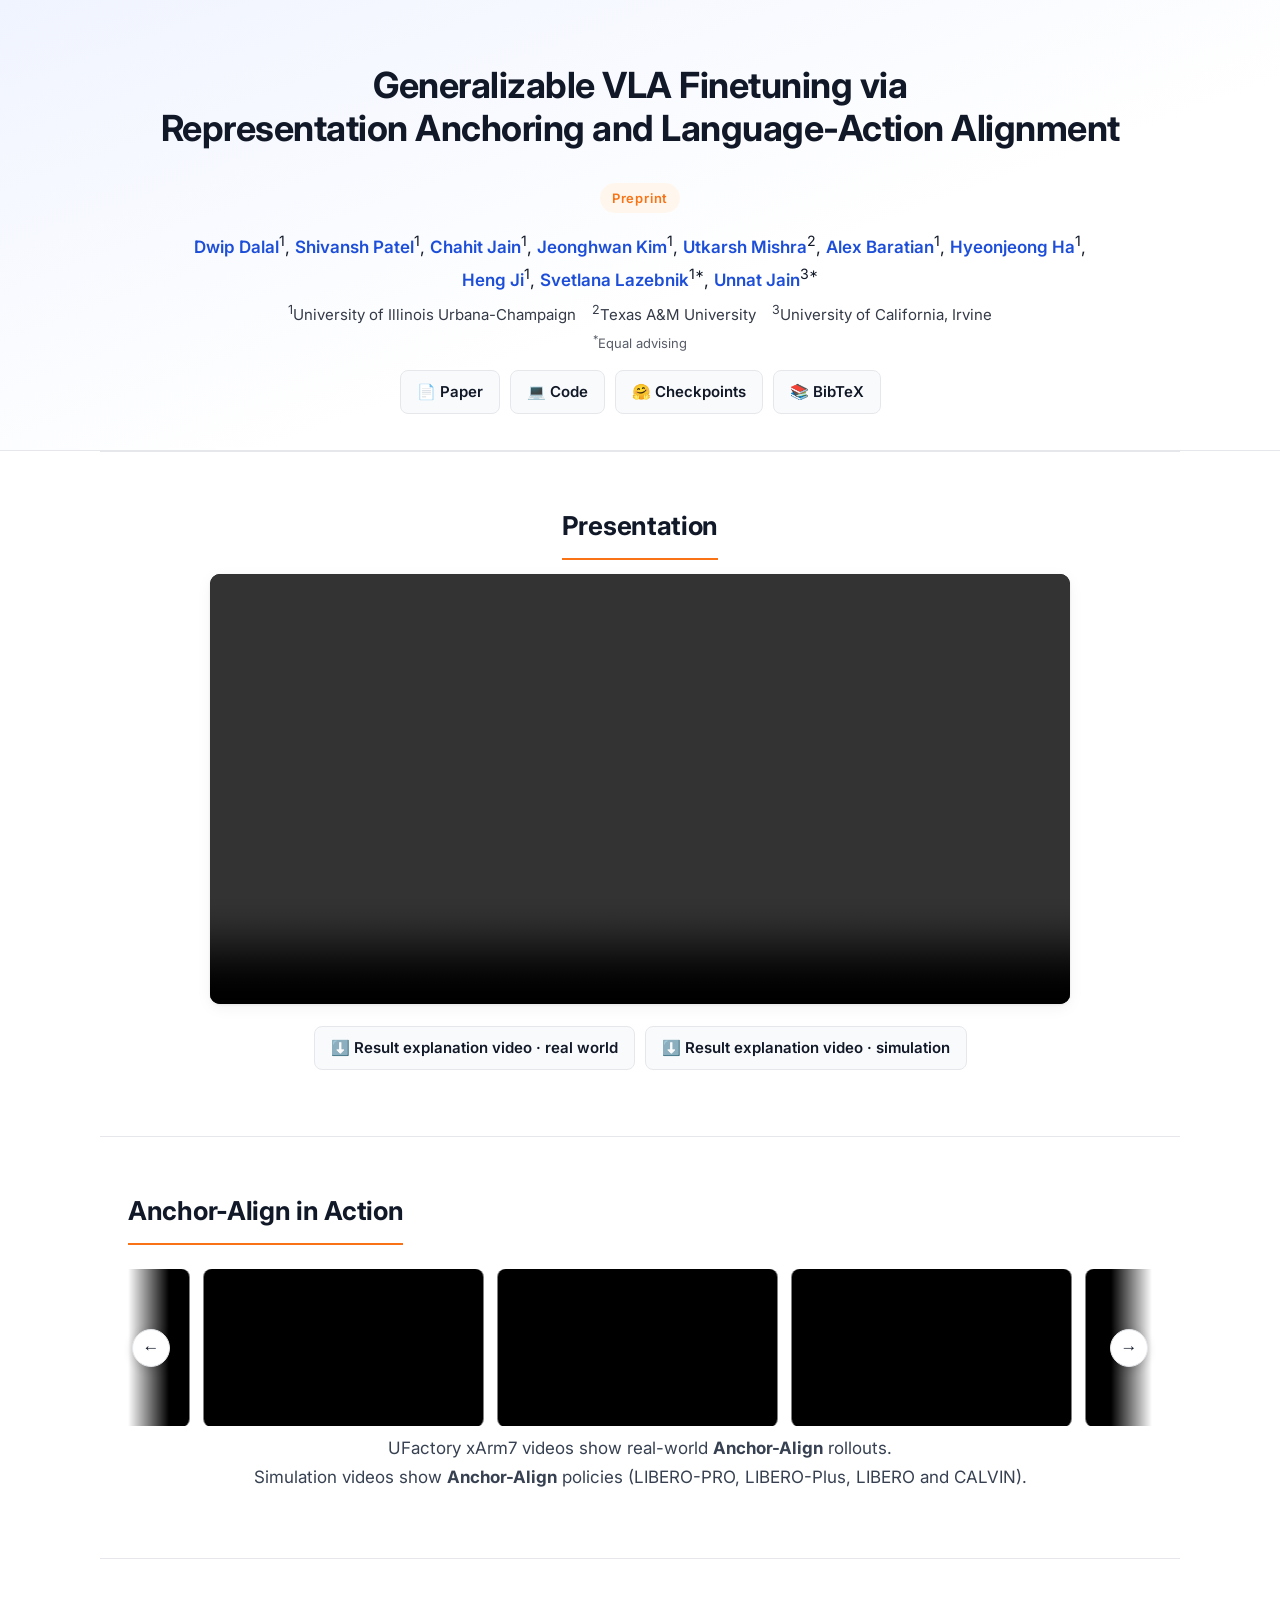
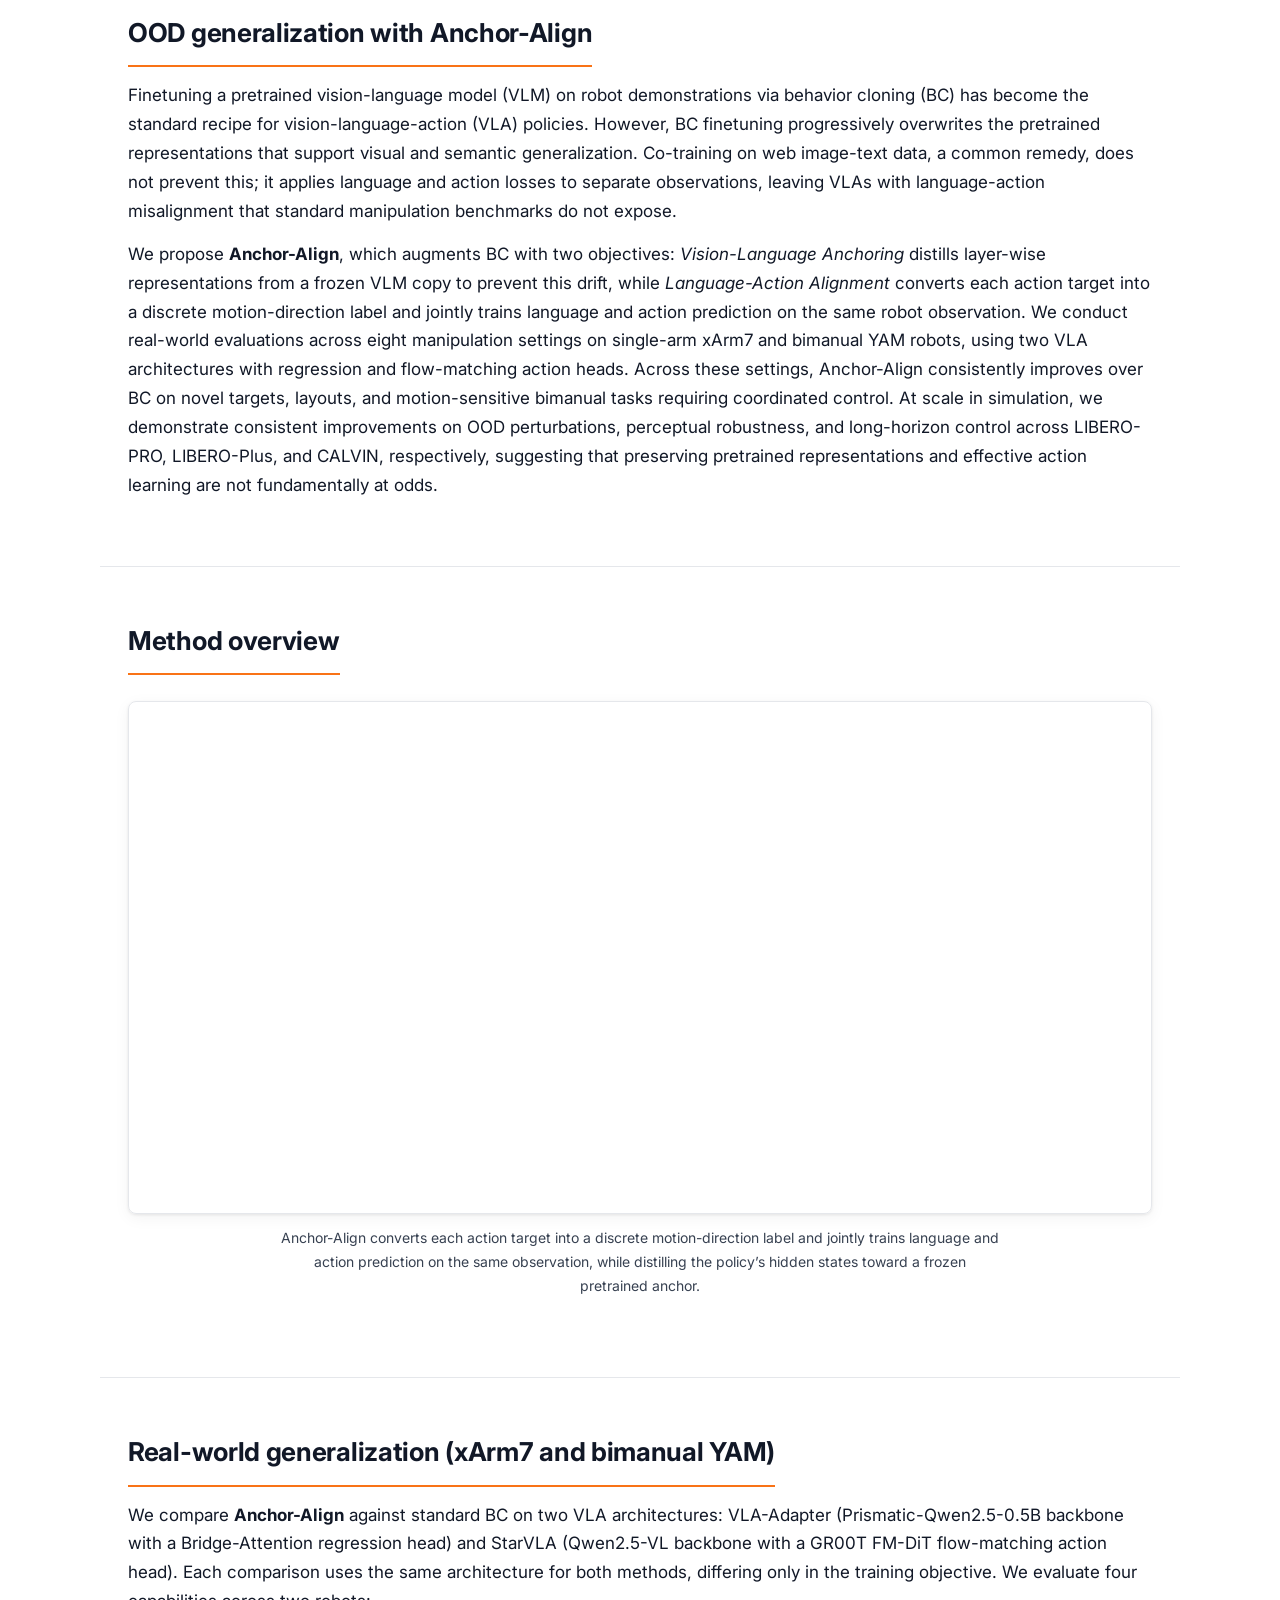
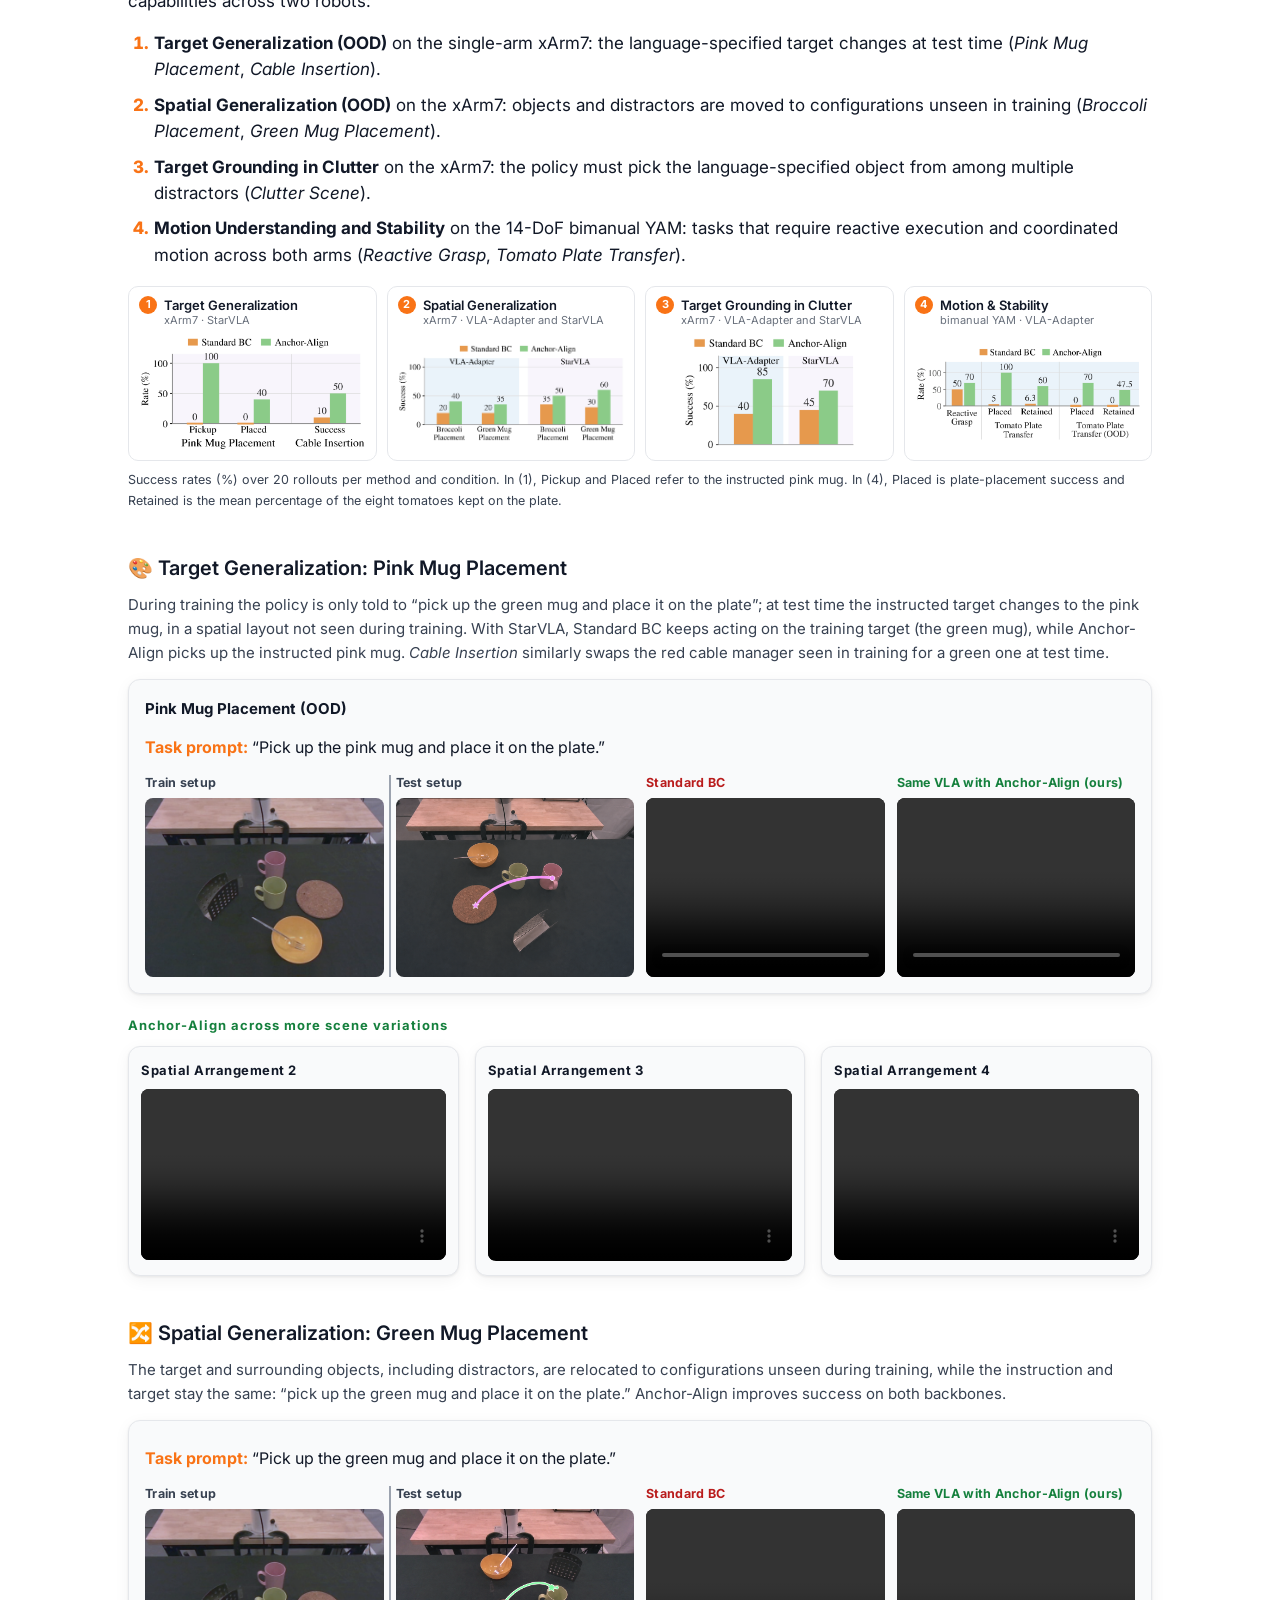
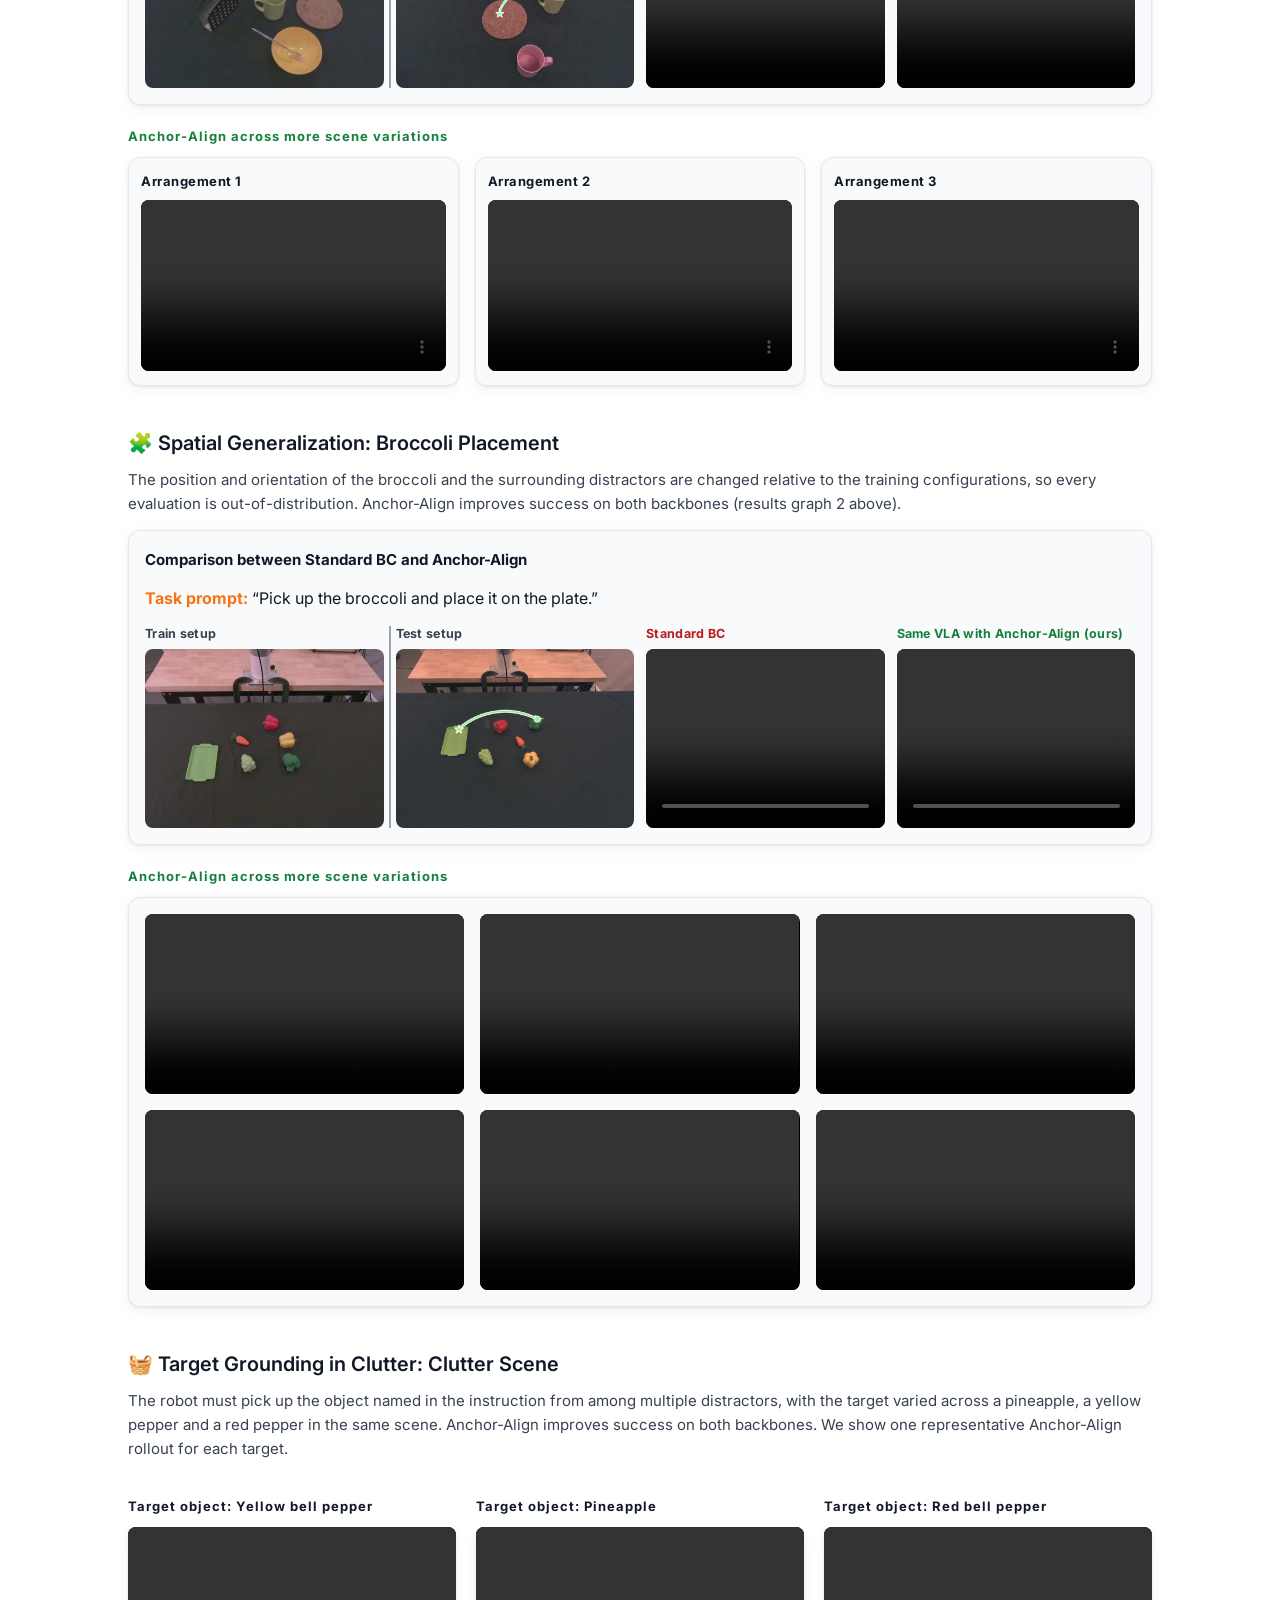
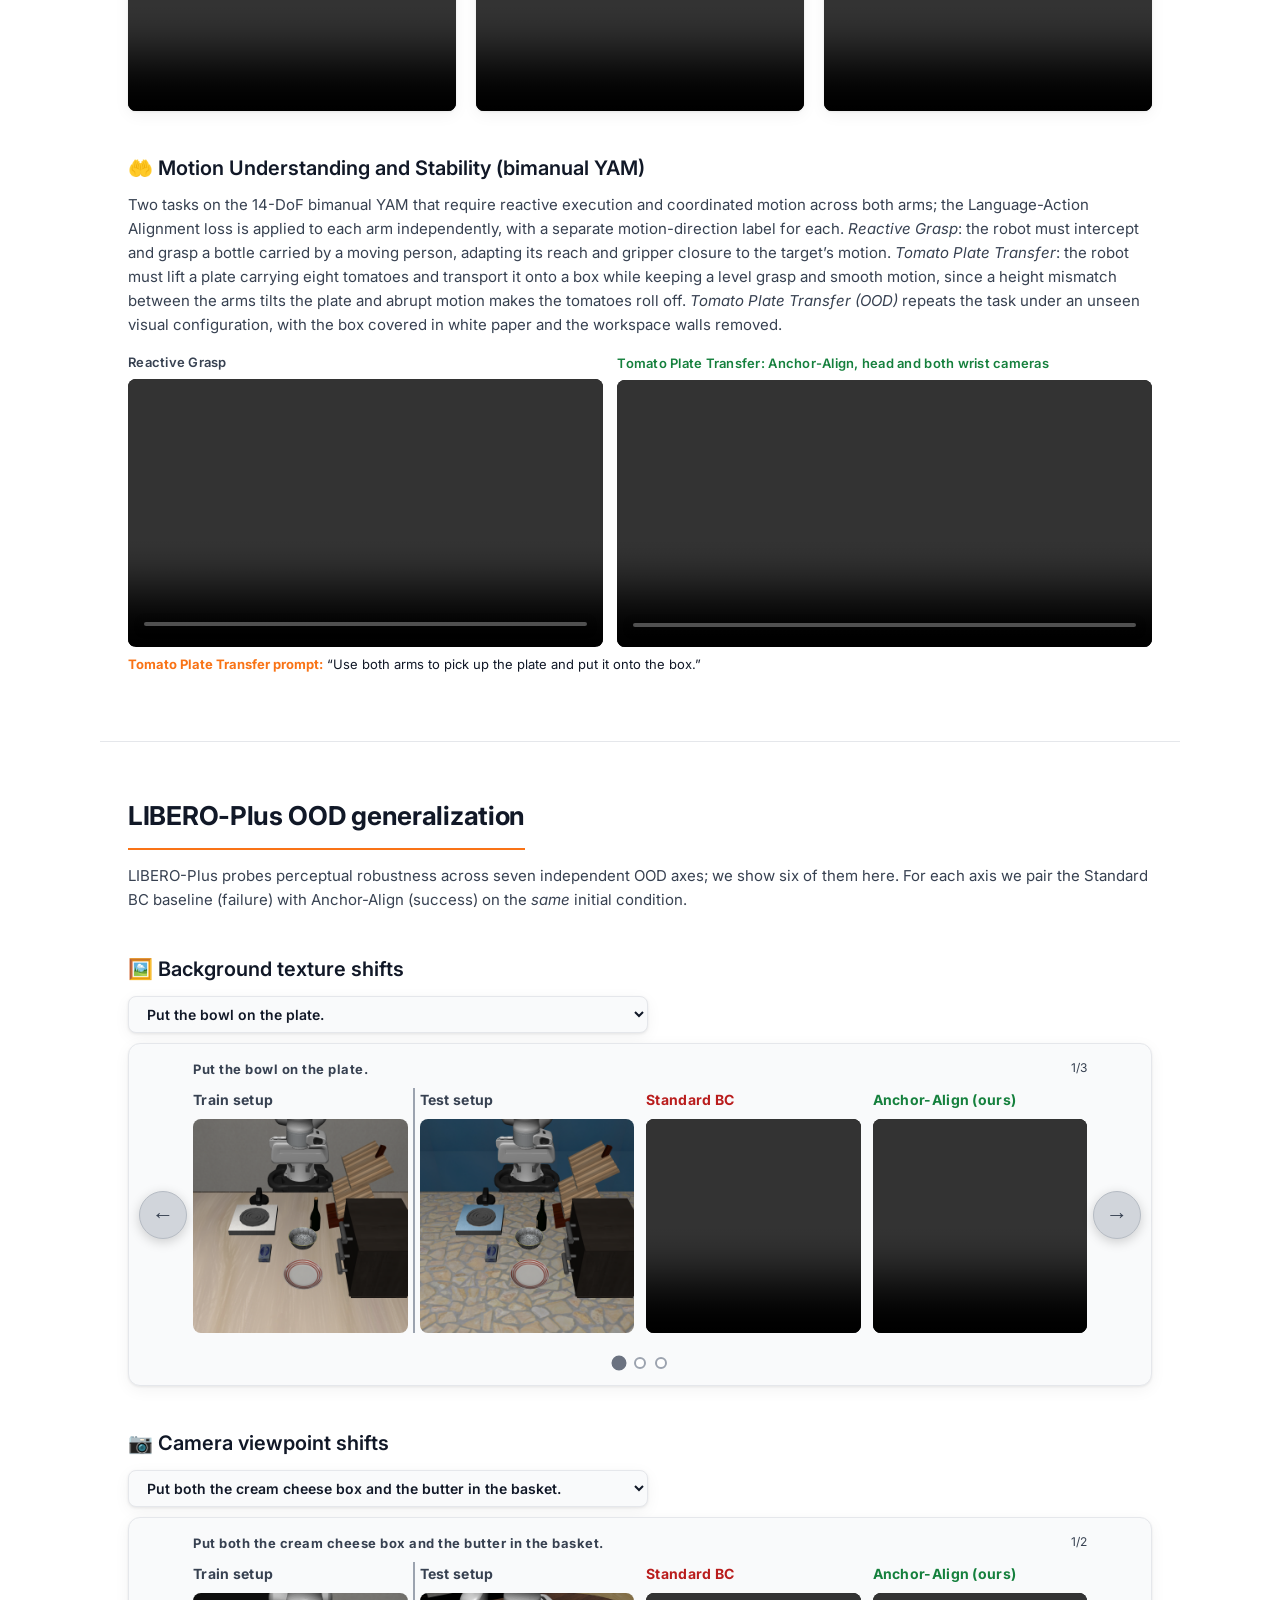
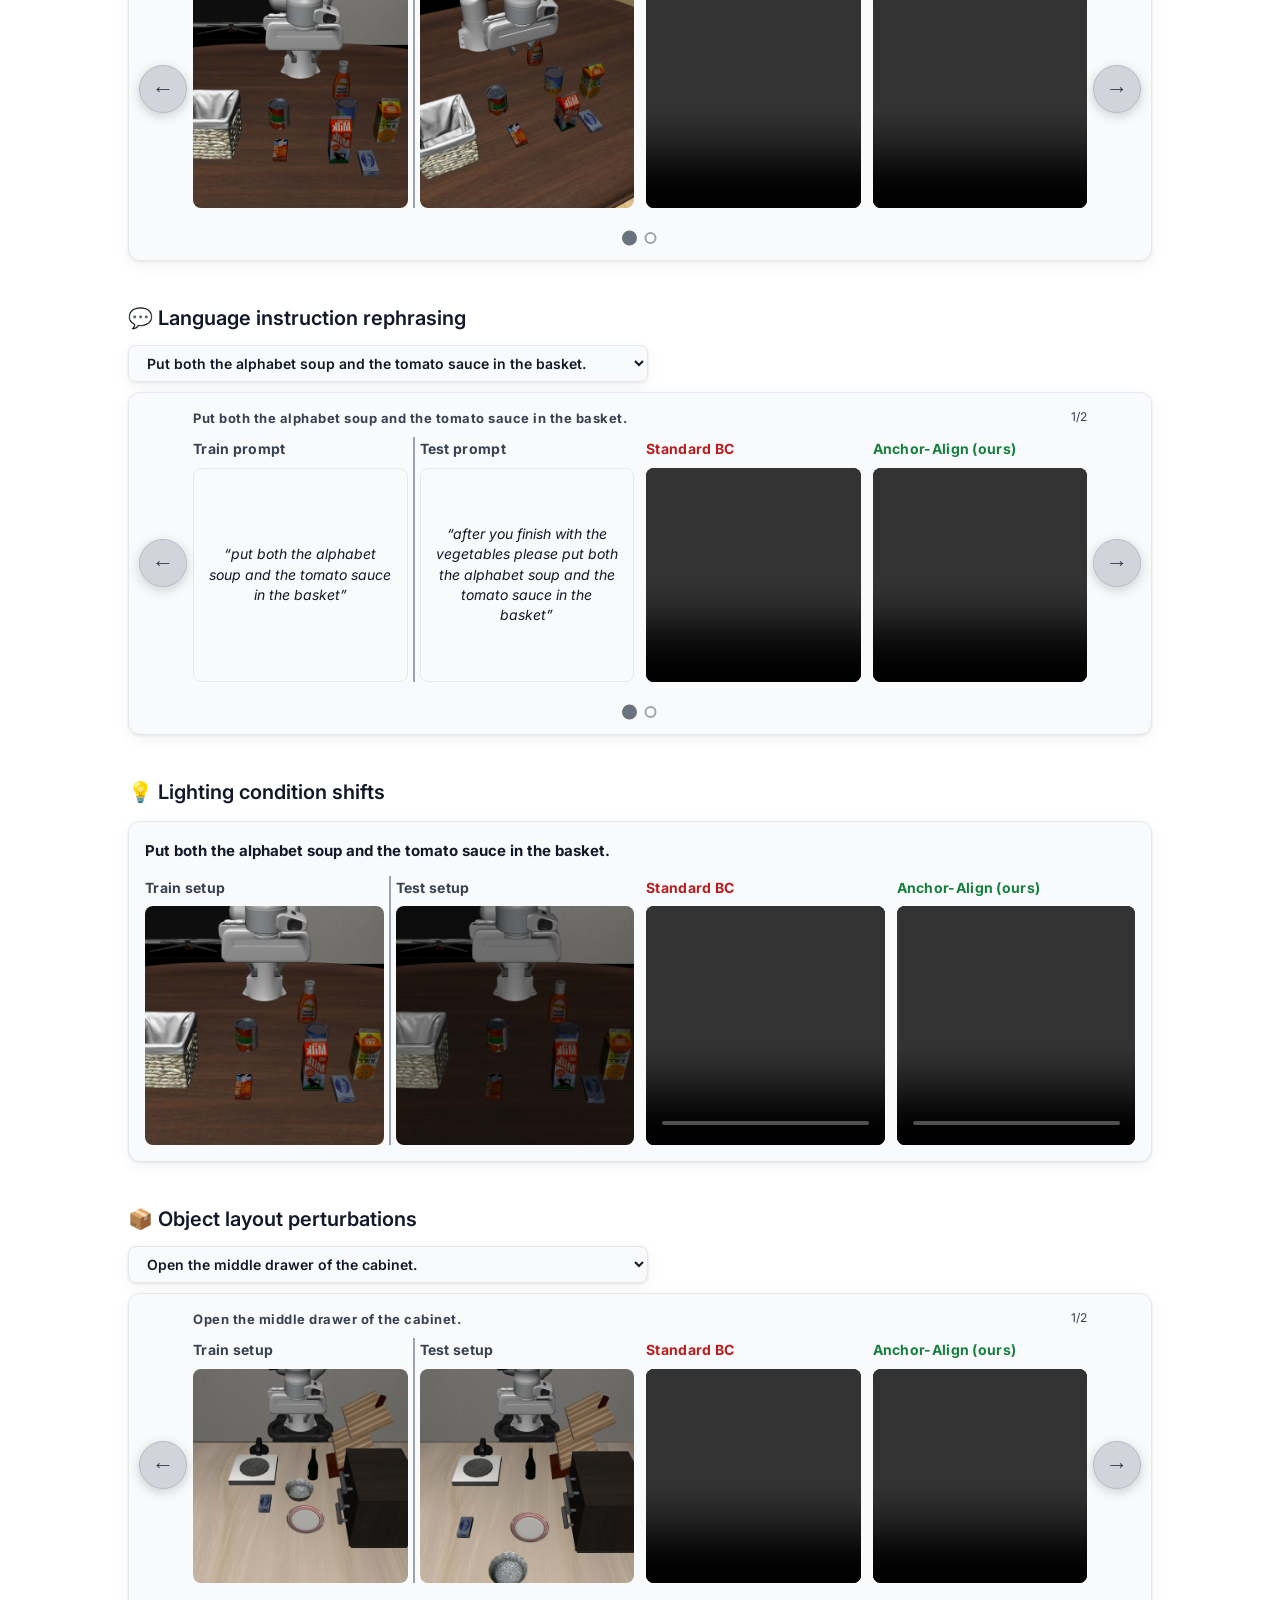
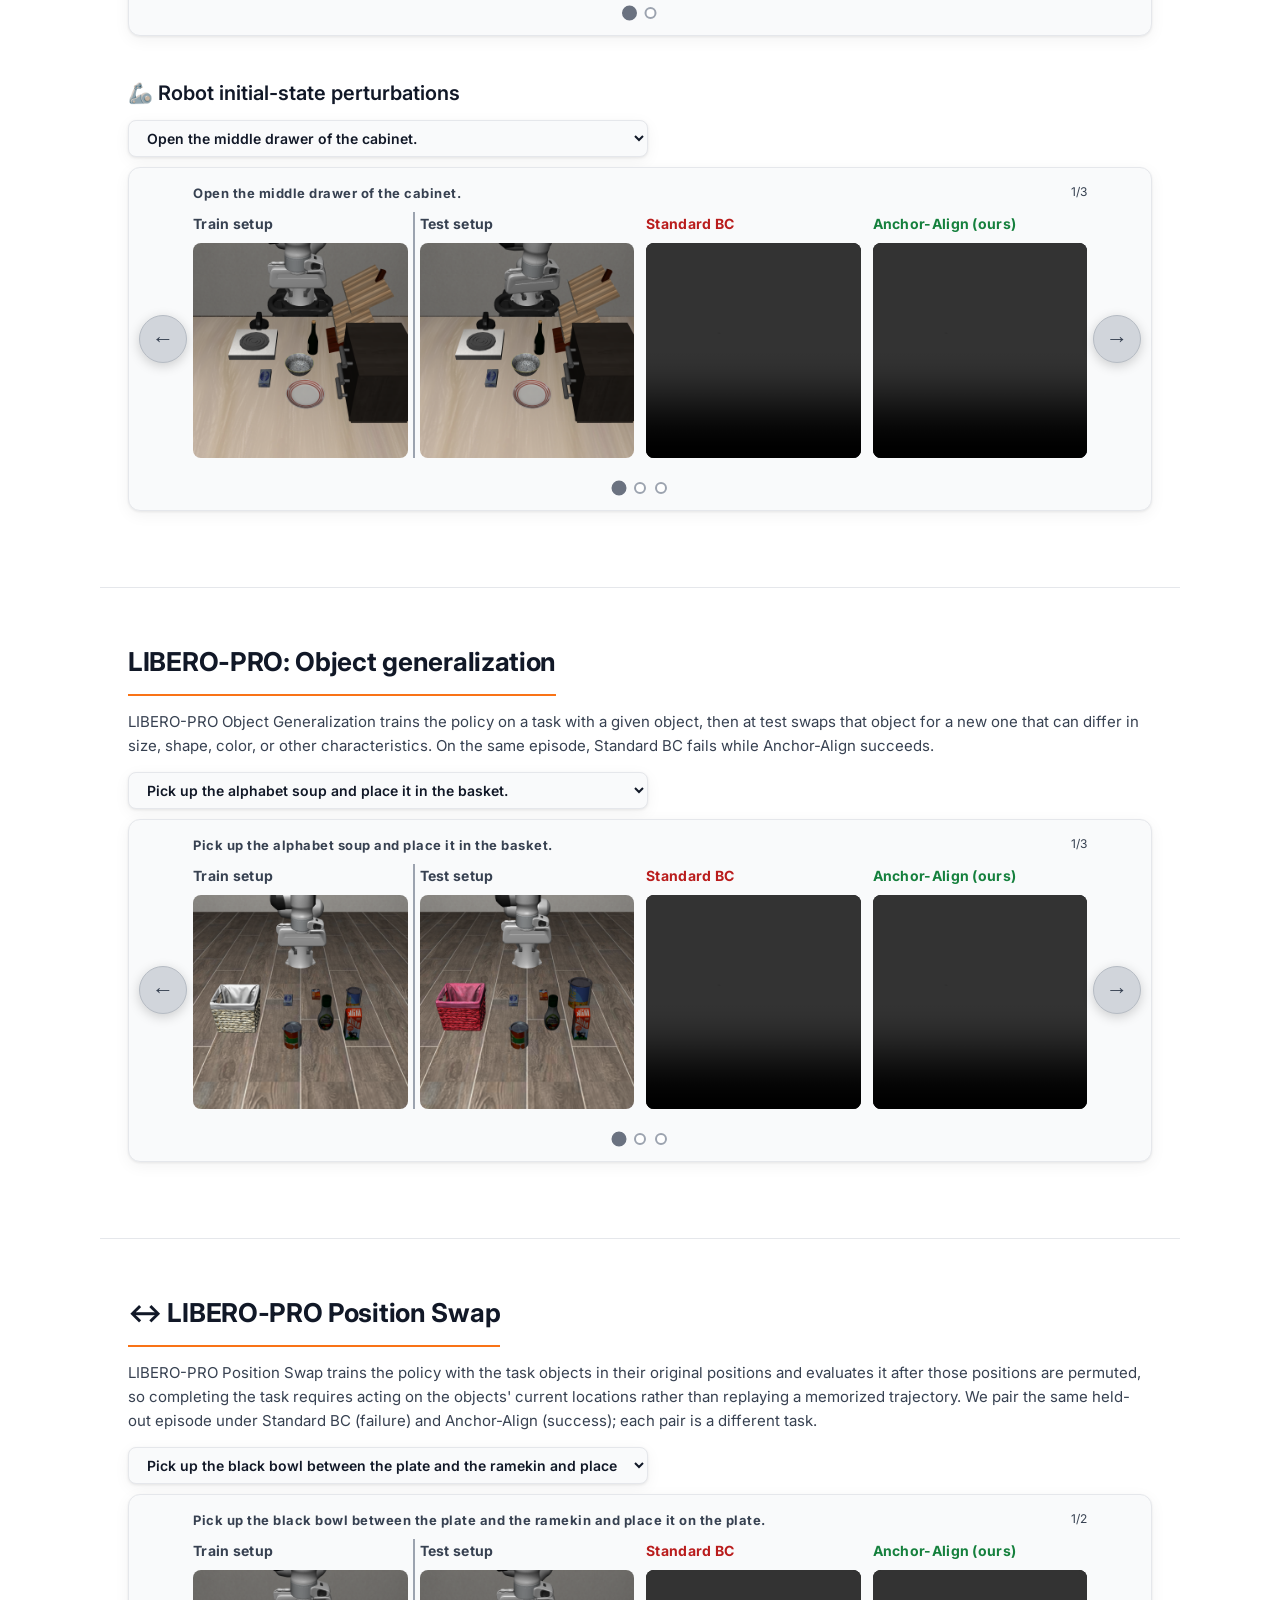
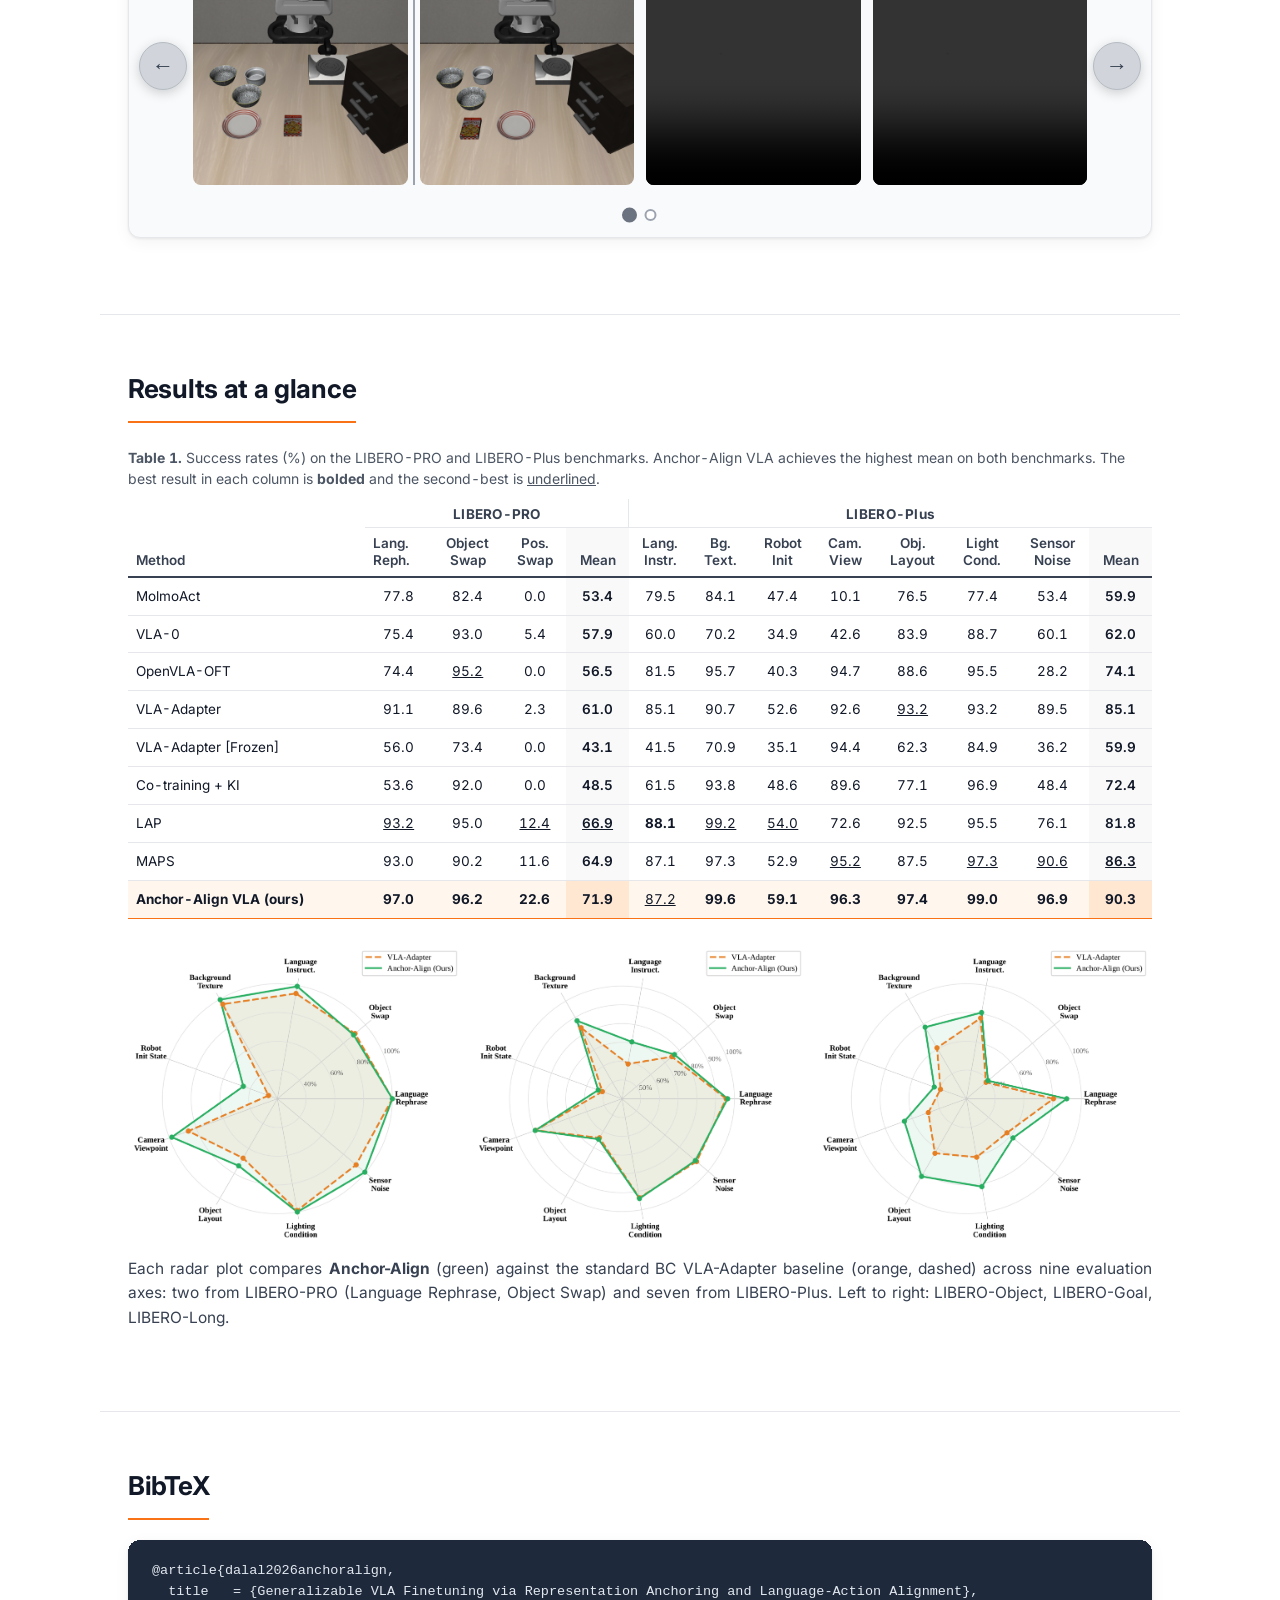
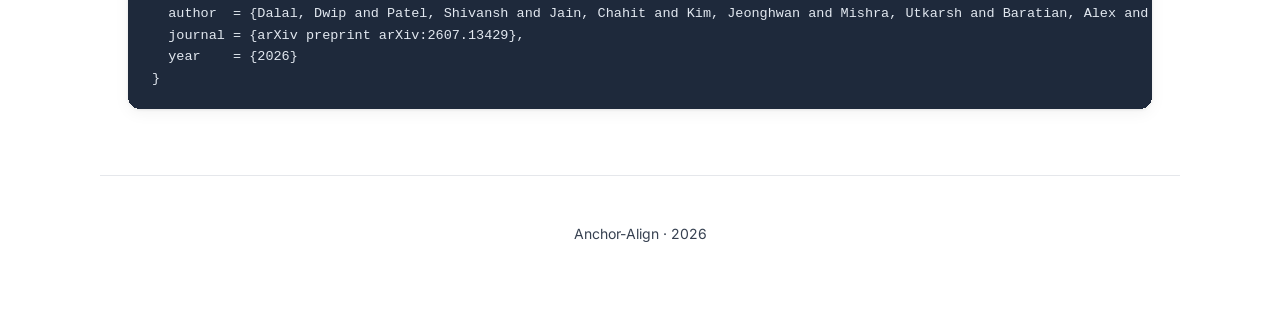
==== commit d45edc6a: "Add Google Search Console verification tag Co-Authored-By: Claude Opus 5.5 <noreply@anthropic.com> C" ====
--- a/index.html
+++ b/index.html
@@ -9,6 +9,7 @@
 <title>Anchor-Align: Generalizable VLA Finetuning via Representation Anchoring and Language-Action Alignment</title>
 <meta name="description" content="Anchor-Align is a VLA finetuning method for robot learning. It stops behavior cloning from erasing pretrained VLM representations (catastrophic forgetting) and aligns language with action. Better OOD generalization on single-arm xArm7 and bimanual YAM robots, LIBERO-PRO, LIBERO-Plus and CALVIN.">
 <link rel="canonical" href="https://anchoralignvla.github.io/">
+<meta name="google-site-verification" content="KWzJKx3HGmc7Ejwre96FWcytnGifcuwktjMuJC3JFK4" />
 <meta name="author" content="Dwip Dalal, Shivansh Patel, Chahit Jain, Jeonghwan Kim, Utkarsh Mishra, Alex Baratian, Hyeonjeong Ha, Heng Ji, Svetlana Lazebnik, Unnat Jain">
 <meta name="keywords" content="vision-language-action model, VLA, VLA finetuning, VLA generalization, robot learning, robot manipulation, language-conditioned robot manipulation, continual learning, catastrophic forgetting, representation drift, knowledge distillation, out-of-distribution generalization, OOD generalization robotics, language-action alignment, language-action misalignment, language and action prediction, behavior cloning, imitation learning, vision-language model finetuning, embodied AI, OpenVLA, StarVLA, Prismatic VLM, Qwen2.5, xArm7, LIBERO, LIBERO-PRO, LIBERO-Plus, CALVIN, Anchor-Align">
 <meta name="robots" content="index, follow, max-image-preview:large, max-snippet:-1">
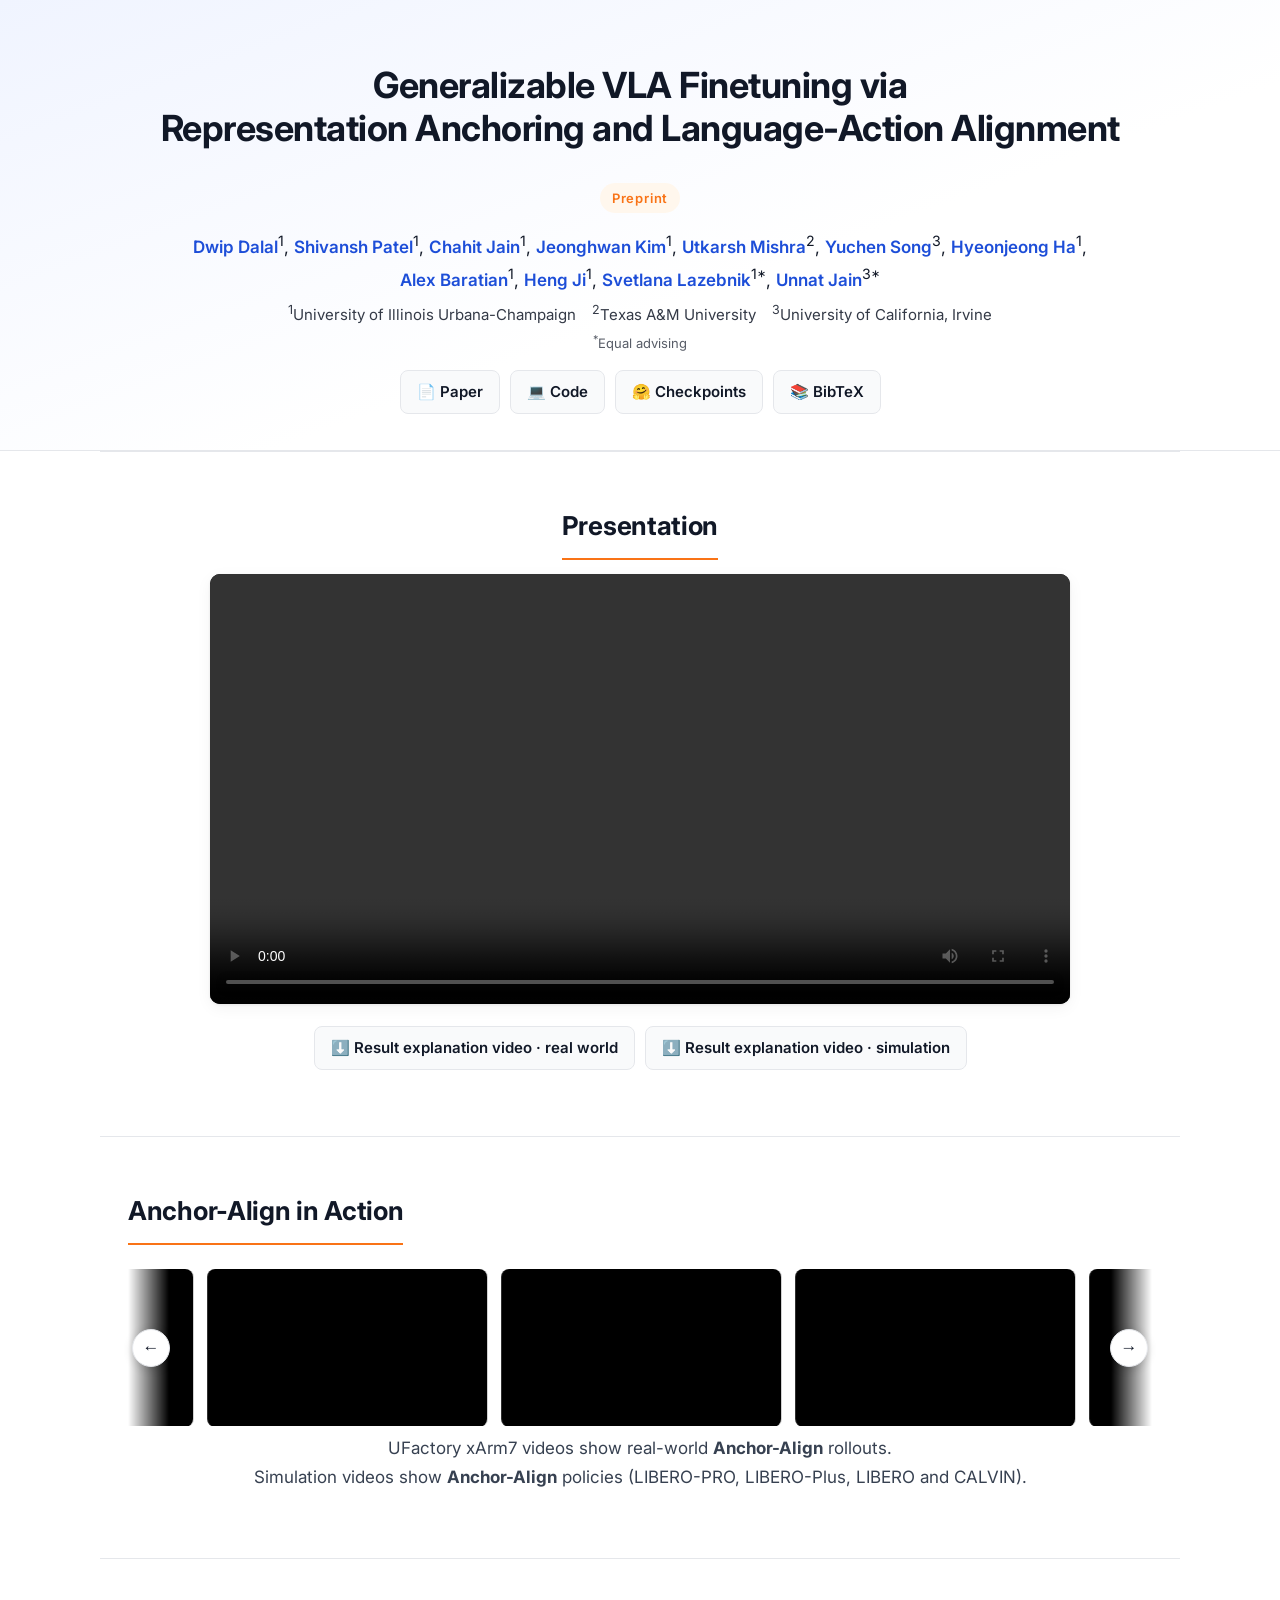
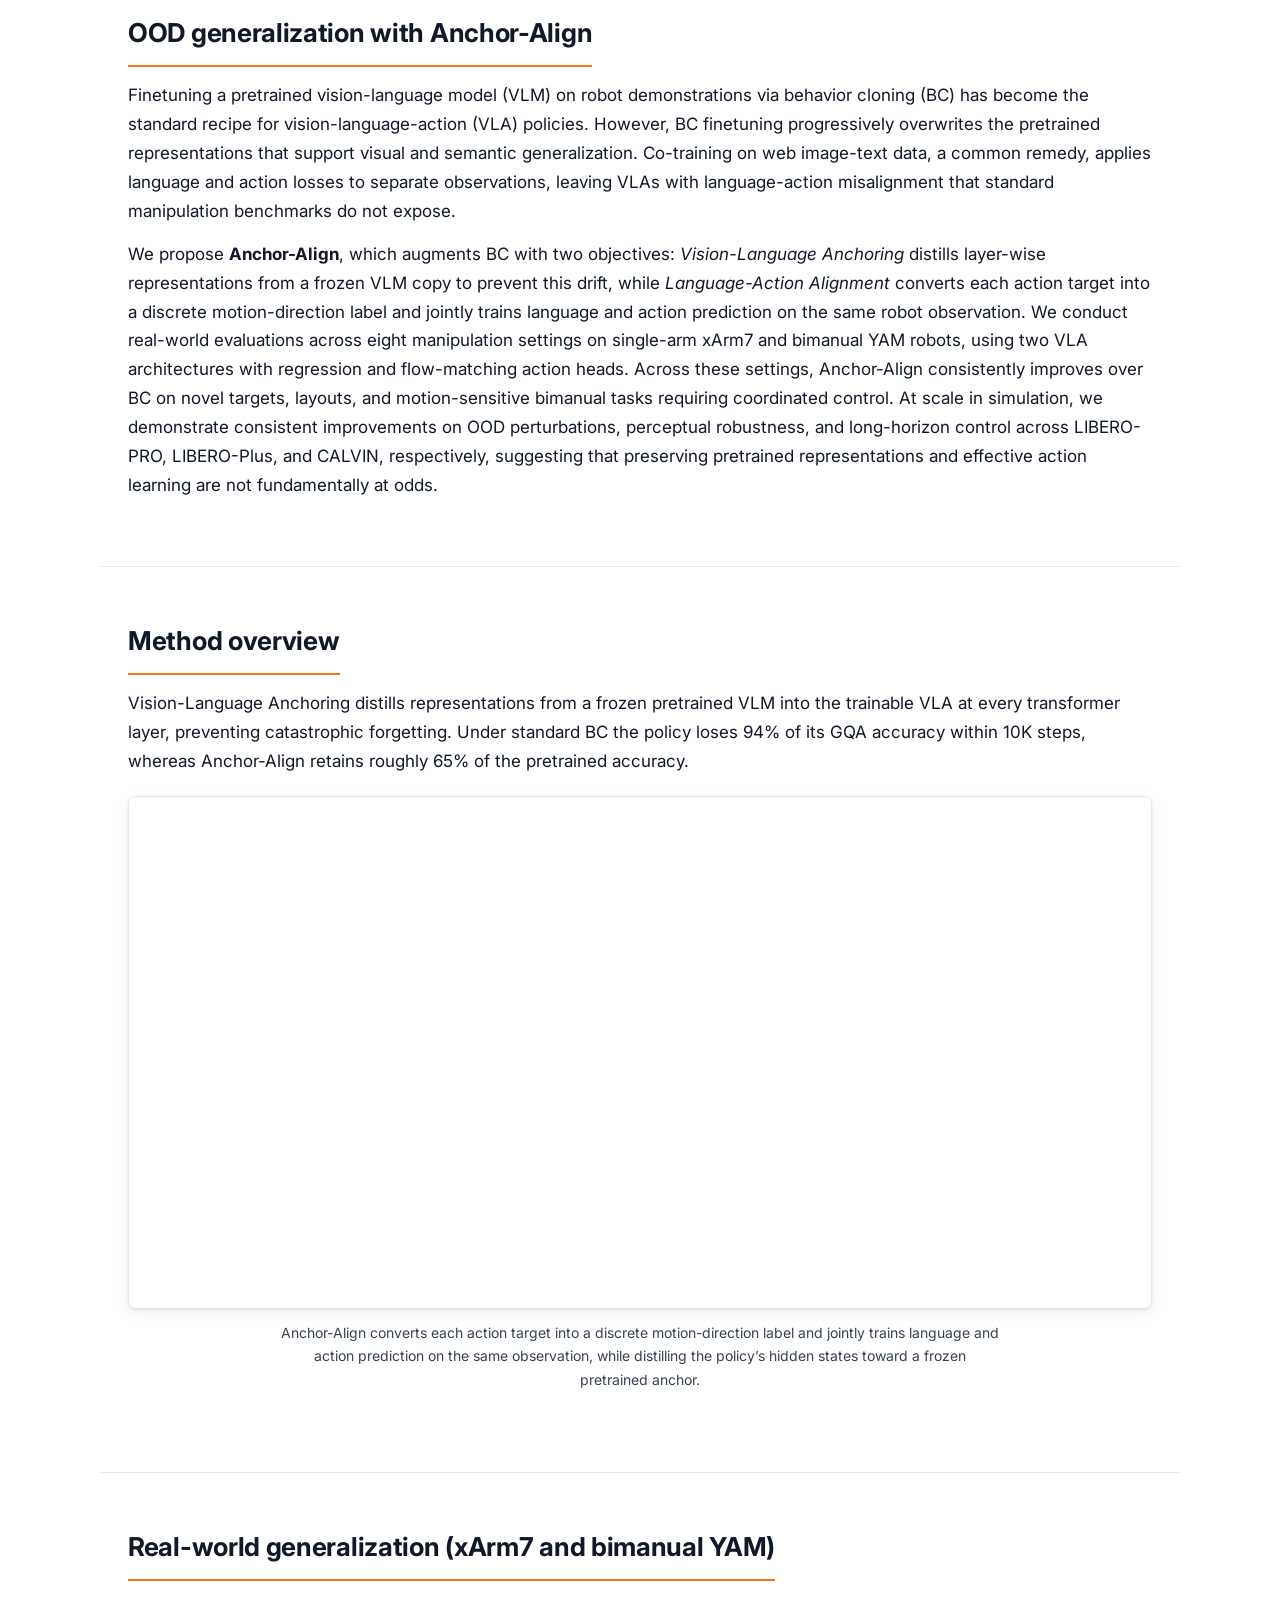
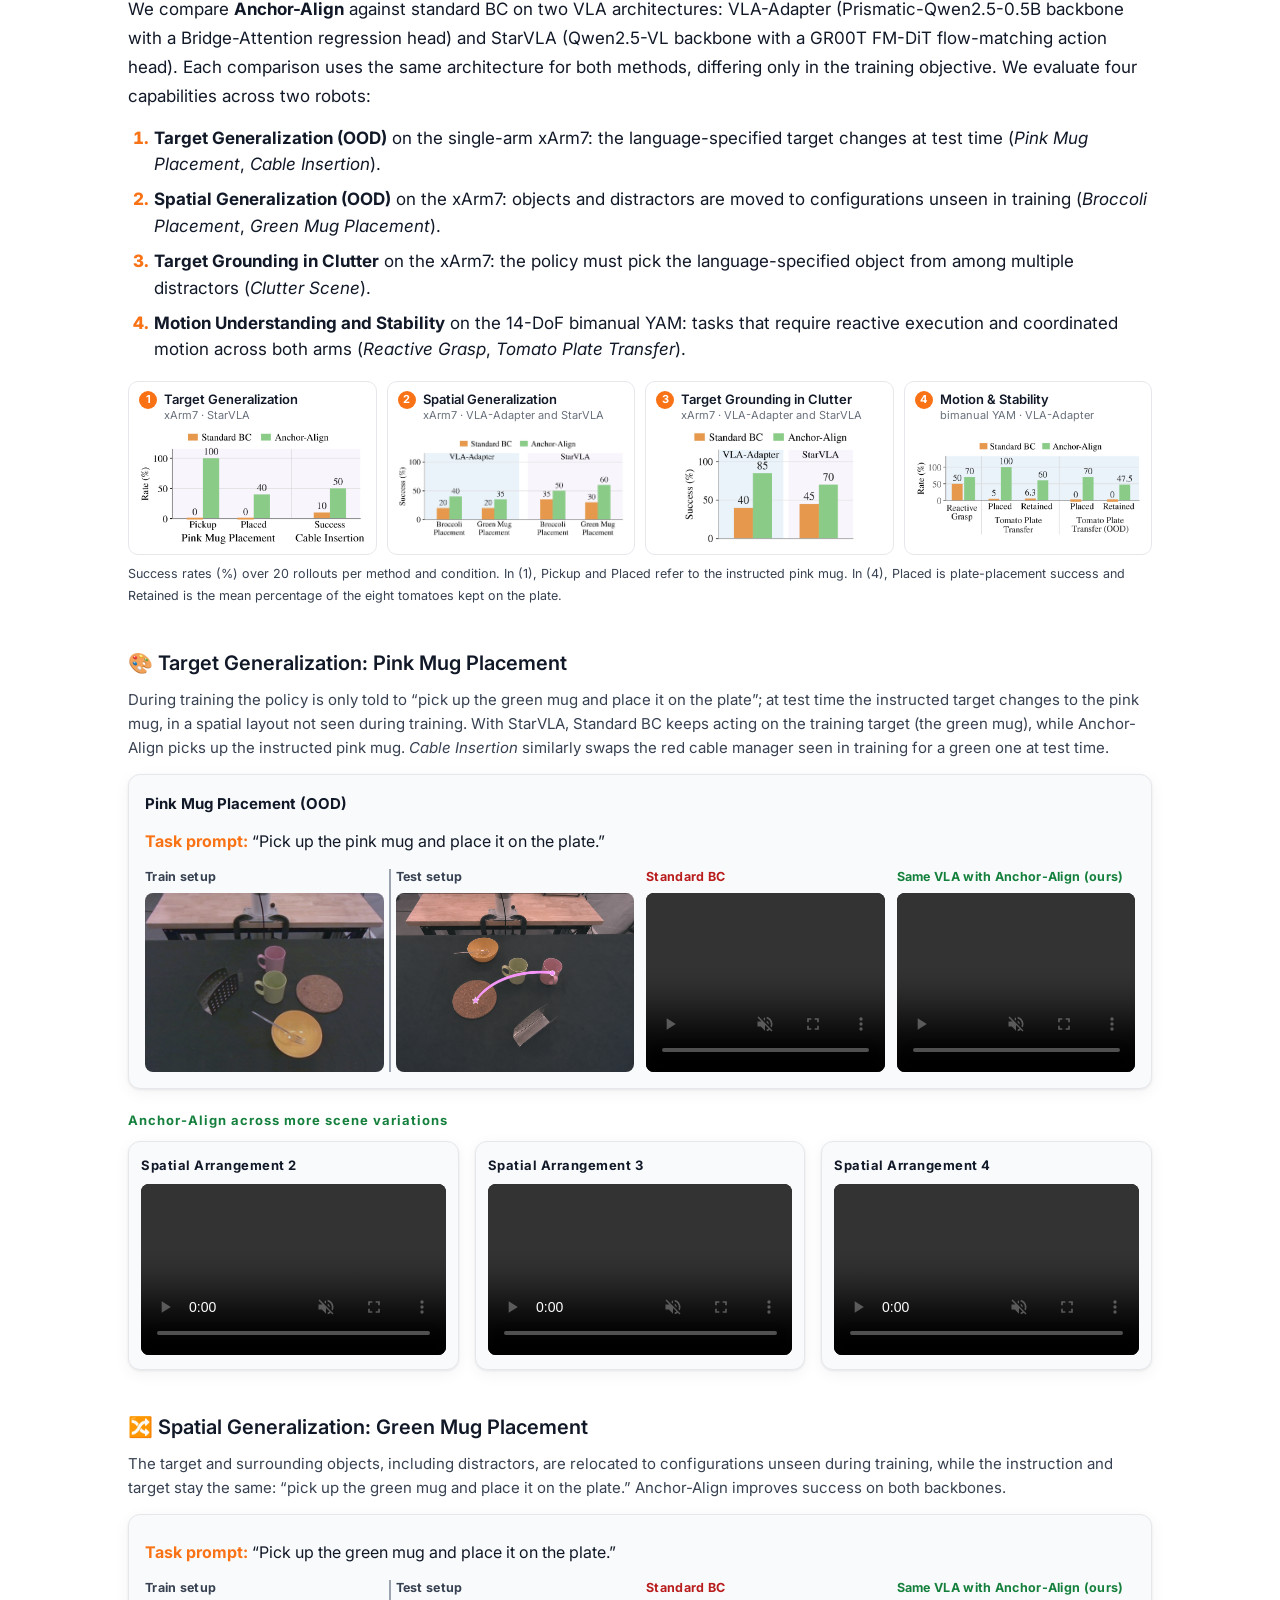
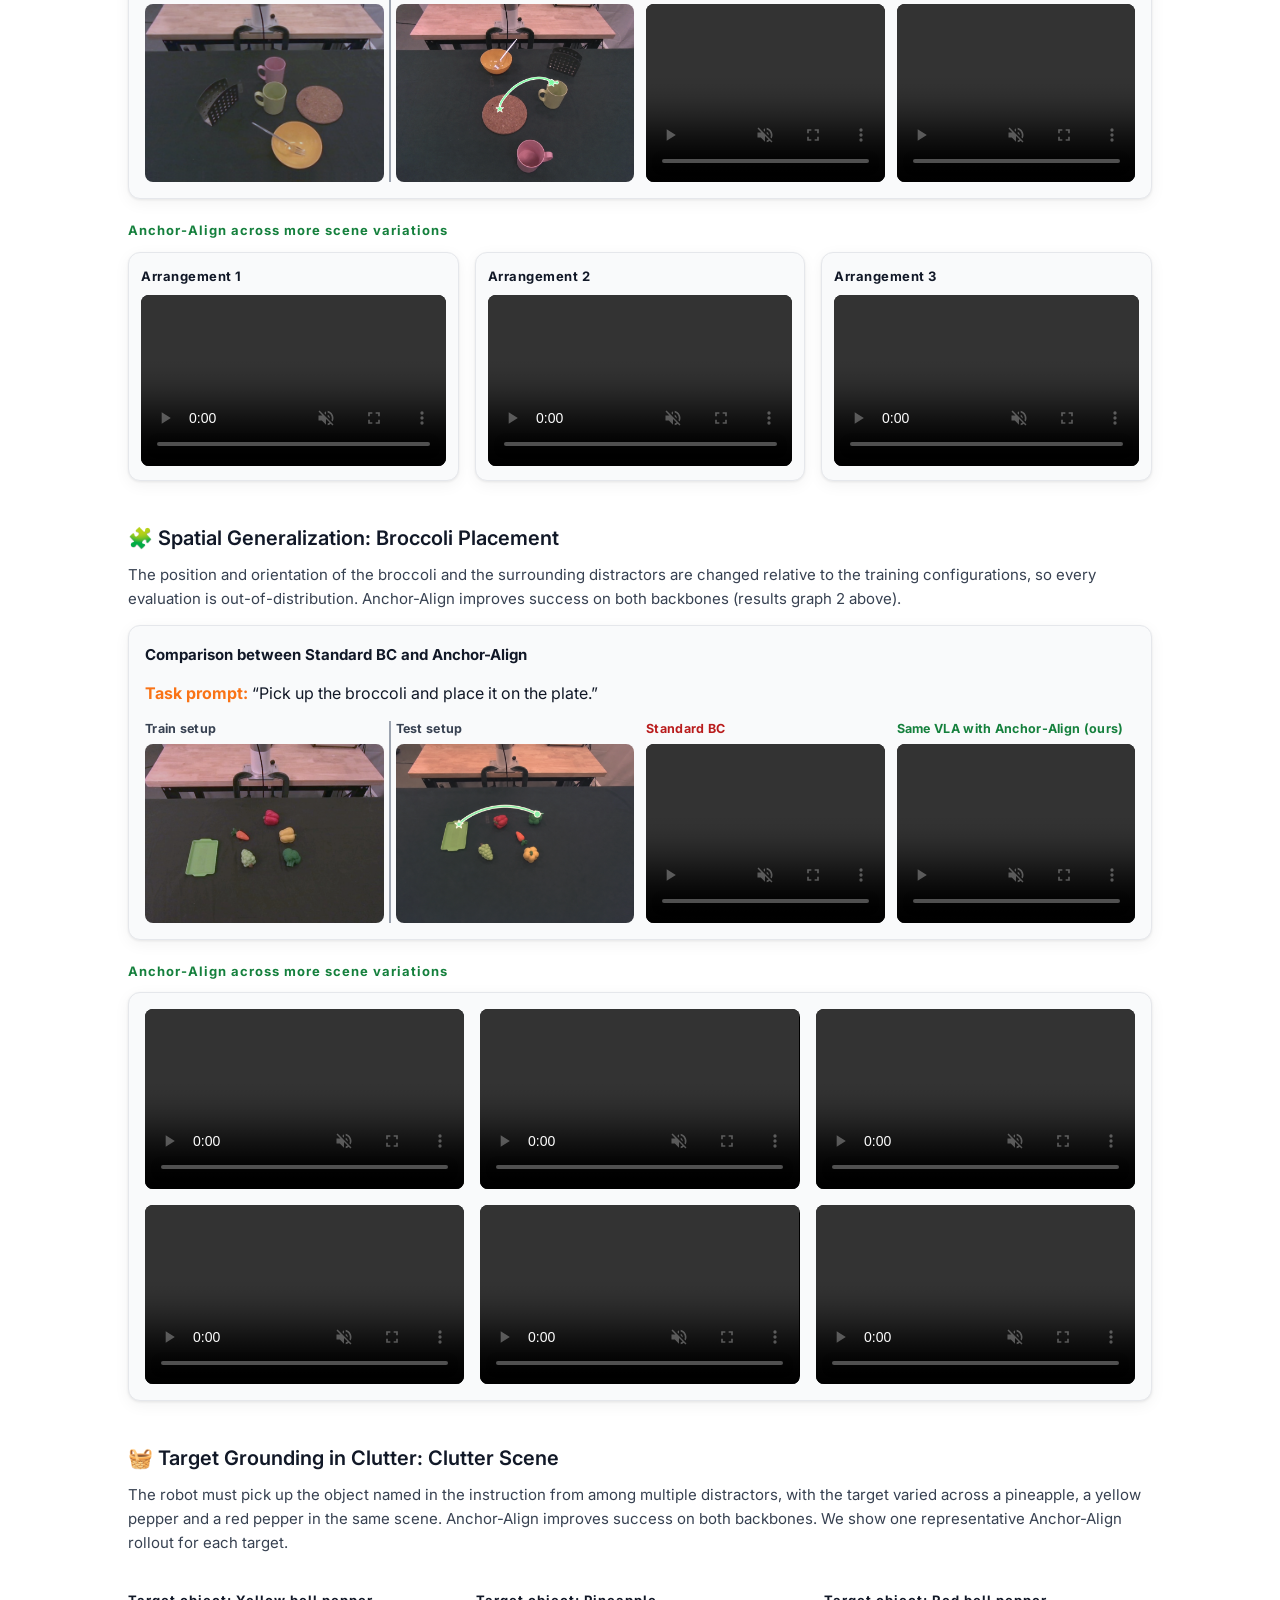
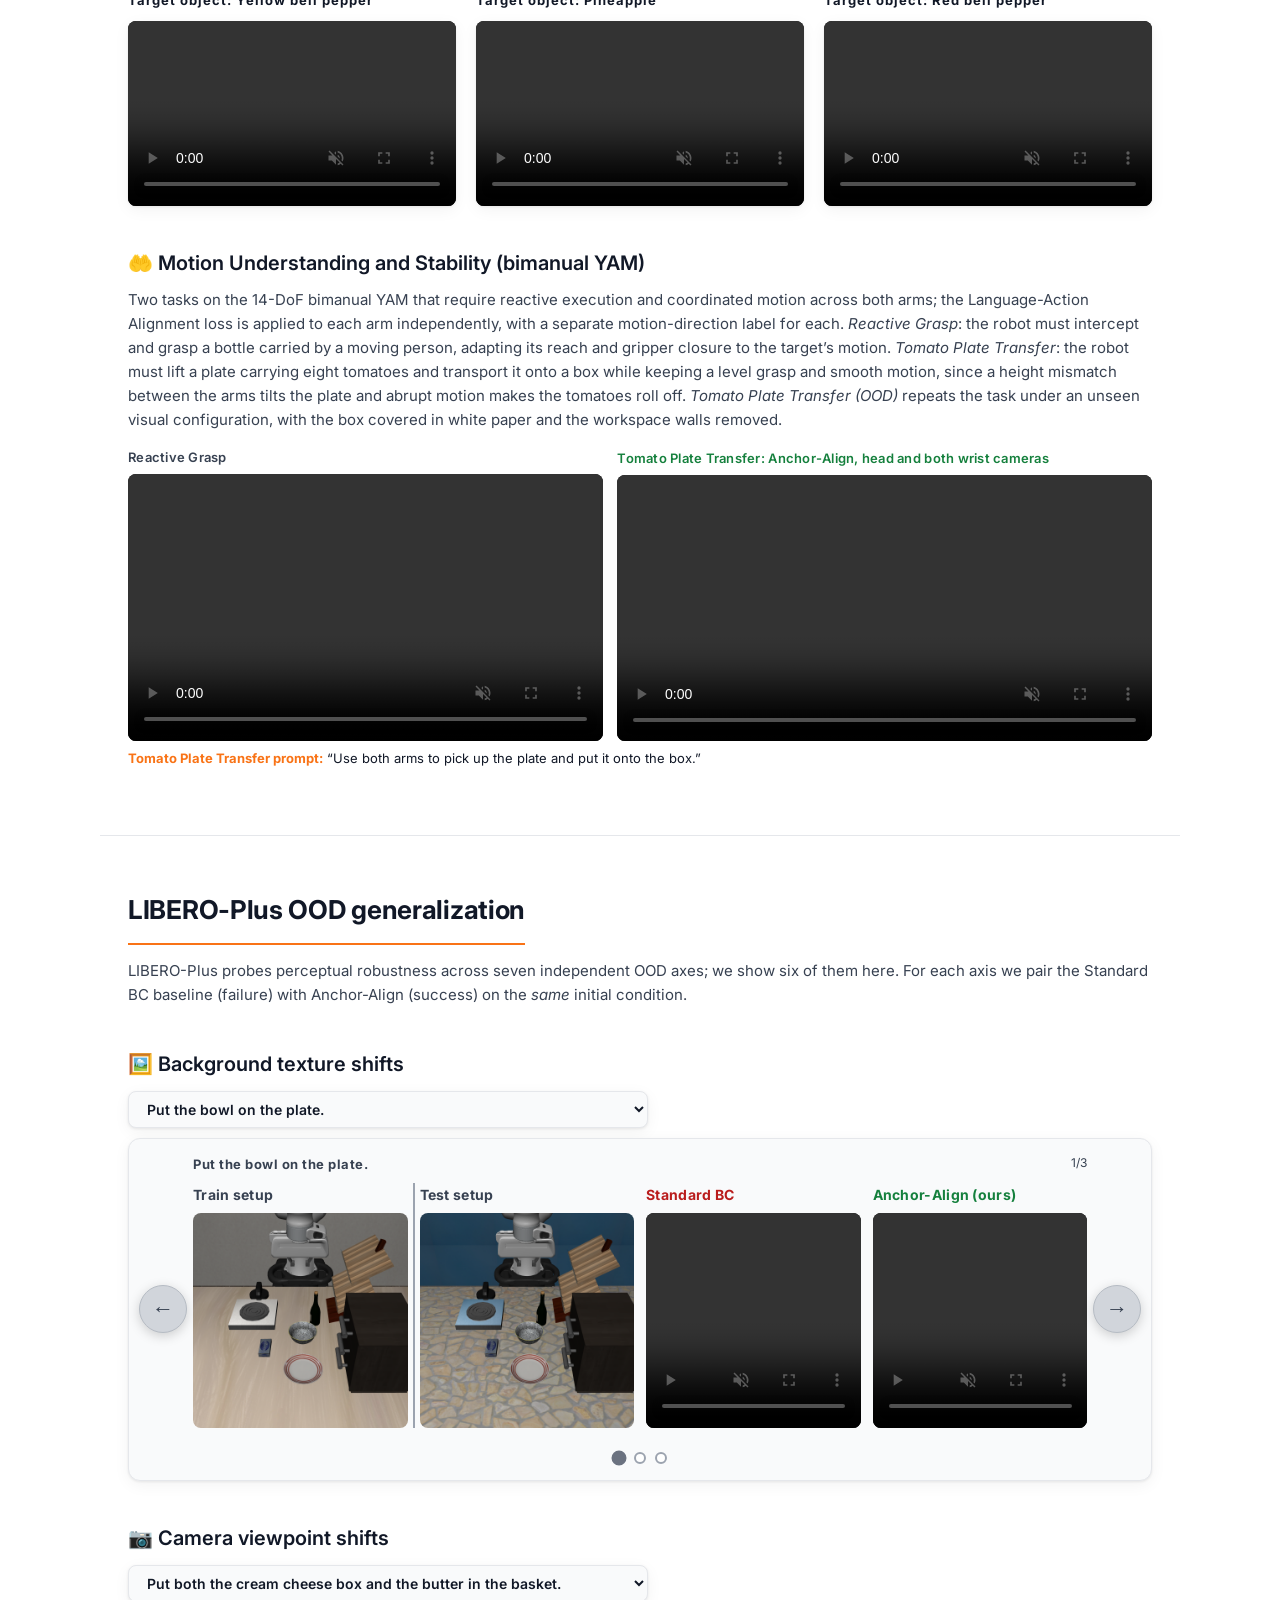
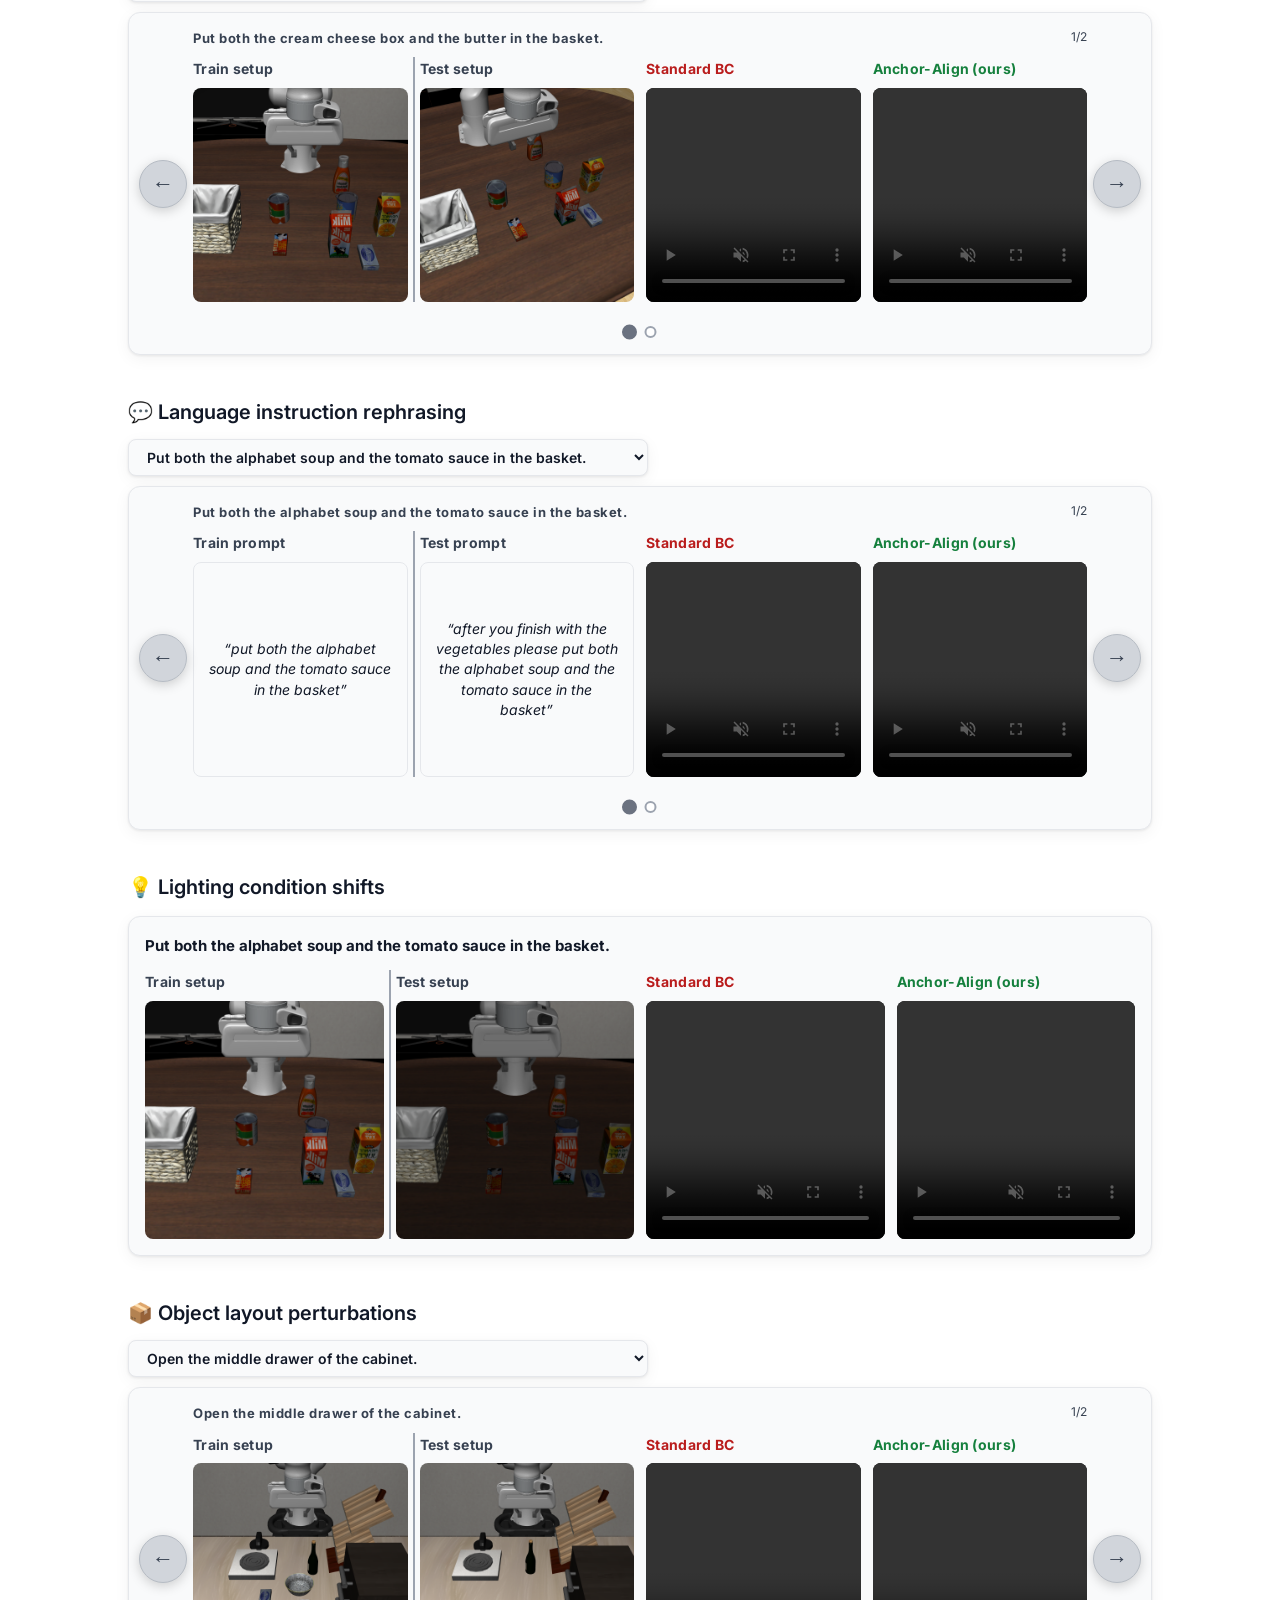
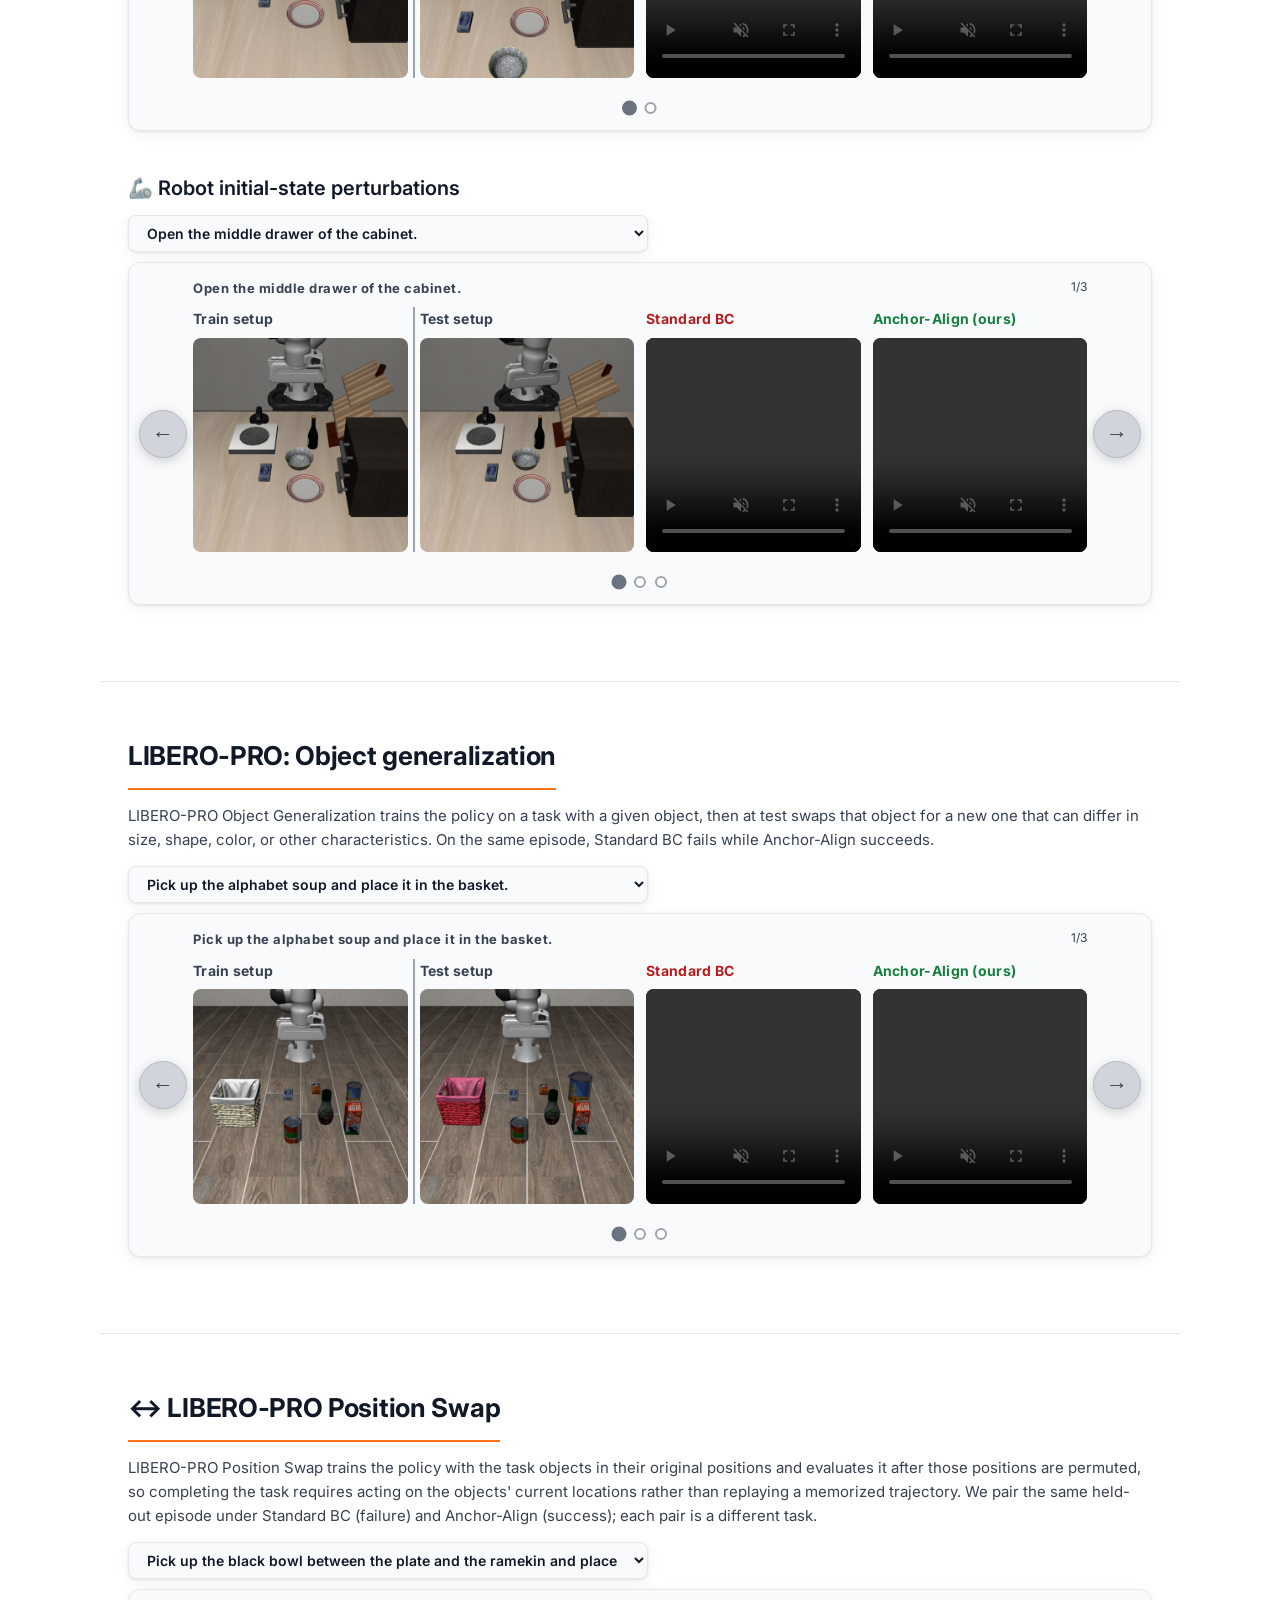
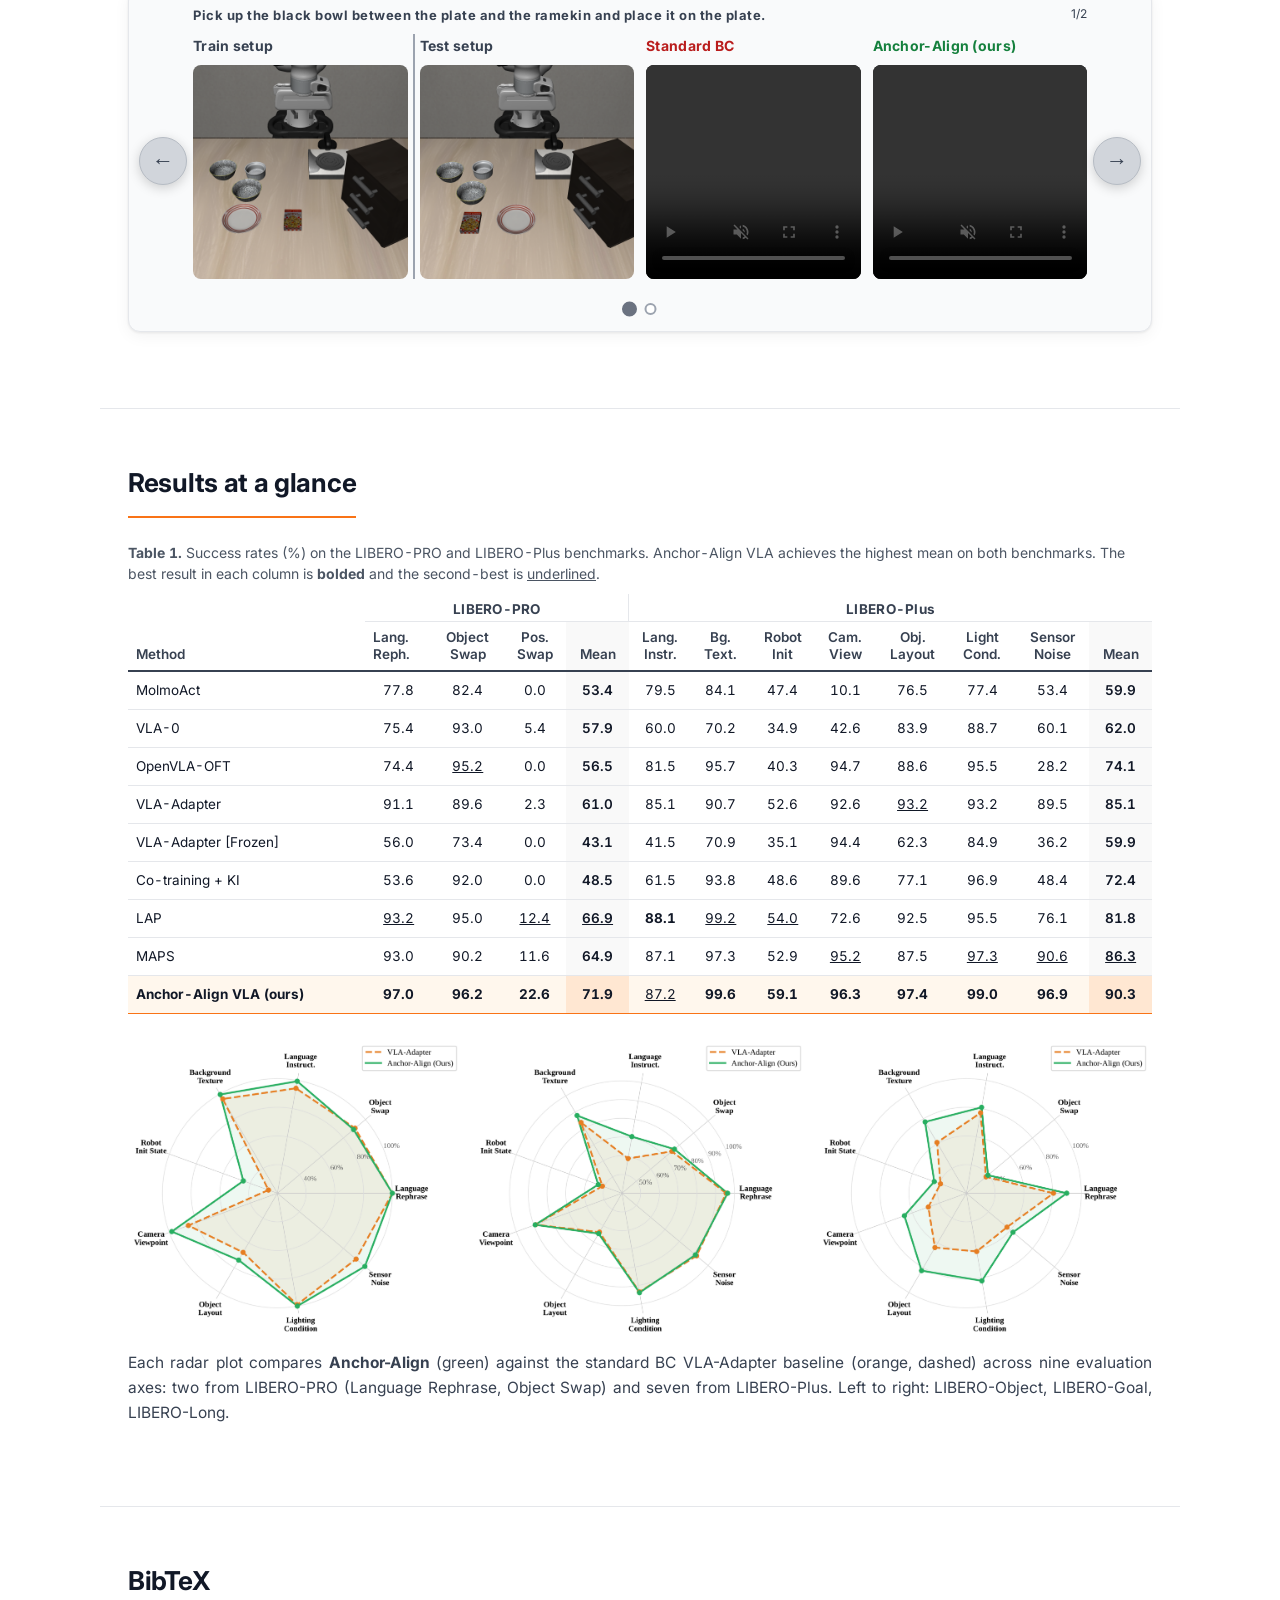
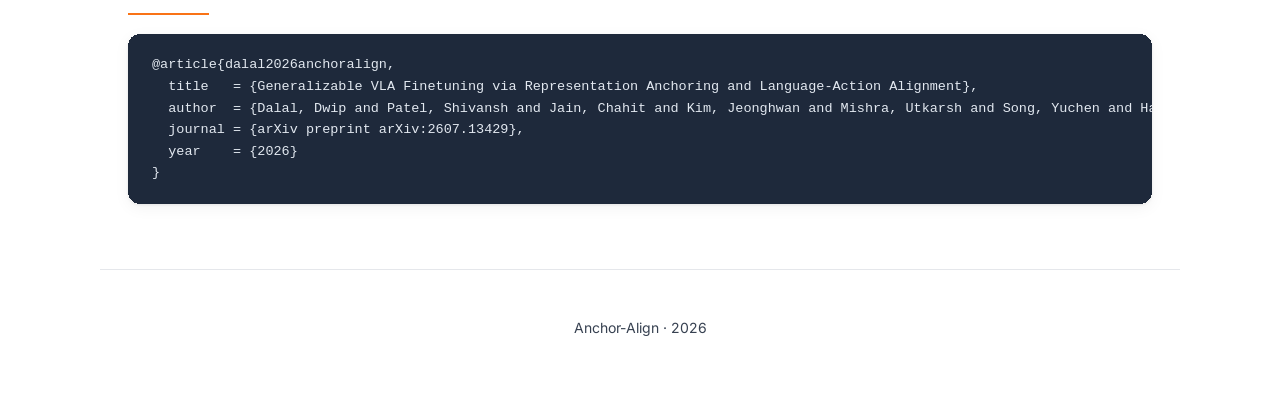
==== commit eb0388f7: "Match arXiv v2: 11 authors, v2 abstract, v2 PDF copy Author list, citation tags, structured data and" ====
--- a/index.html
+++ b/index.html
@@ -10,7 +10,7 @@
 <meta name="description" content="Anchor-Align is a VLA finetuning method for robot learning. It stops behavior cloning from erasing pretrained VLM representations (catastrophic forgetting) and aligns language with action. Better OOD generalization on single-arm xArm7 and bimanual YAM robots, LIBERO-PRO, LIBERO-Plus and CALVIN.">
 <link rel="canonical" href="https://anchoralignvla.github.io/">
 <meta name="google-site-verification" content="KWzJKx3HGmc7Ejwre96FWcytnGifcuwktjMuJC3JFK4" />
-<meta name="author" content="Dwip Dalal, Shivansh Patel, Chahit Jain, Jeonghwan Kim, Utkarsh Mishra, Alex Baratian, Hyeonjeong Ha, Heng Ji, Svetlana Lazebnik, Unnat Jain">
+<meta name="author" content="Dwip Dalal, Shivansh Patel, Chahit Jain, Jeonghwan Kim, Utkarsh Mishra, Yuchen Song, Hyeonjeong Ha, Alex Baratian, Heng Ji, Svetlana Lazebnik, Unnat Jain">
 <meta name="keywords" content="vision-language-action model, VLA, VLA finetuning, VLA generalization, robot learning, robot manipulation, language-conditioned robot manipulation, continual learning, catastrophic forgetting, representation drift, knowledge distillation, out-of-distribution generalization, OOD generalization robotics, language-action alignment, language-action misalignment, language and action prediction, behavior cloning, imitation learning, vision-language model finetuning, embodied AI, OpenVLA, StarVLA, Prismatic VLM, Qwen2.5, xArm7, LIBERO, LIBERO-PRO, LIBERO-Plus, CALVIN, Anchor-Align">
 <meta name="robots" content="index, follow, max-image-preview:large, max-snippet:-1">
 
@@ -21,8 +21,9 @@
 <meta name="citation_author" content="Jain, Chahit">
 <meta name="citation_author" content="Kim, Jeonghwan">
 <meta name="citation_author" content="Mishra, Utkarsh">
+<meta name="citation_author" content="Song, Yuchen">
+<meta name="citation_author" content="Ha, Hyeonjeong">
 <meta name="citation_author" content="Baratian, Alex">
-<meta name="citation_author" content="Ha, Hyeonjeong">
 <meta name="citation_author" content="Ji, Heng">
 <meta name="citation_author" content="Lazebnik, Svetlana">
 <meta name="citation_author" content="Jain, Unnat">
@@ -43,8 +44,9 @@
 <meta name="DC.creator" content="Chahit Jain">
 <meta name="DC.creator" content="Jeonghwan Kim">
 <meta name="DC.creator" content="Utkarsh Mishra">
+<meta name="DC.creator" content="Yuchen Song">
+<meta name="DC.creator" content="Hyeonjeong Ha">
 <meta name="DC.creator" content="Alex Baratian">
-<meta name="DC.creator" content="Hyeonjeong Ha">
 <meta name="DC.creator" content="Heng Ji">
 <meta name="DC.creator" content="Svetlana Lazebnik">
 <meta name="DC.creator" content="Unnat Jain">
@@ -88,17 +90,19 @@
   "alternateName": "Anchor-Align",
   "url": "https://anchoralignvla.github.io/",
   "datePublished": "2026-07-15",
+  "dateModified": "2026-09-28",
   "inLanguage": "en",
   "isAccessibleForFree": true,
-  "abstract": "Finetuning a pretrained vision-language model (VLM) on robot demonstrations via behavior cloning (BC) has become the standard recipe for vision-language-action (VLA) policies. However, BC finetuning progressively overwrites the pretrained representations that support visual and semantic generalization. Co-training on web image-text data, a common remedy, does not prevent this; it applies language and action losses to separate observations, leaving VLAs with language-action misalignment that standard manipulation benchmarks do not expose. We propose Anchor-Align, which augments BC with two objectives: Vision-Language Anchoring distills layer-wise representations from a frozen VLM copy to prevent this drift, while Language-Action Alignment converts each action target into a discrete motion-direction label and jointly trains language and action prediction on the same robot observation. On a physical xArm7 robot, across two widely used VLA architectures, Anchor-Align improves real-robot success on both (28% to 54% and 37% to 60%). At scale in simulation, we demonstrate consistent improvements on OOD perturbations, perceptual robustness, and long-horizon control across LIBERO-PRO, LIBERO-Plus, and CALVIN, respectively, suggesting that preserving pretrained representations and effective action learning are not fundamentally at odds.",
+  "abstract": "Finetuning a pretrained vision-language model (VLM) on robot demonstrations via behavior cloning (BC) has become the standard recipe for vision-language-action (VLA) policies. However, BC finetuning progressively overwrites the pretrained representations that support visual and semantic generalization. Co-training on web image-text data, a common remedy, applies language and action losses to separate observations, leaving VLAs with language-action misalignment that standard manipulation benchmarks do not expose. We propose Anchor-Align, which augments BC with two objectives: Vision-Language Anchoring distills layer-wise representations from a frozen VLM copy to prevent this drift, while Language-Action Alignment converts each action target into a discrete motion-direction label and jointly trains language and action prediction on the same robot observation. We conduct real-world evaluations across eight manipulation settings on single-arm xArm7 and bimanual YAM robots, using two VLA architectures with regression and flow-matching action heads. Across these settings, Anchor-Align consistently improves over BC on novel targets, layouts, and motion-sensitive bimanual tasks requiring coordinated control. At scale in simulation, we demonstrate consistent improvements on OOD perturbations, perceptual robustness, and long-horizon control across LIBERO-PRO, LIBERO-Plus, and CALVIN, respectively, suggesting that preserving pretrained representations and effective action learning are not fundamentally at odds.",
   "author": [
     { "@type": "Person", "name": "Dwip Dalal", "url": "https://dwipddalal.github.io/", "sameAs": ["https://scholar.google.com/citations?user=zrGsmv8AAAAJ", "https://github.com/dwipddalal"], "affiliation": { "@type": "Organization", "name": "University of Illinois Urbana-Champaign" } },
     { "@type": "Person", "name": "Shivansh Patel", "url": "https://shivanshpatel35.github.io/", "affiliation": { "@type": "Organization", "name": "University of Illinois Urbana-Champaign" } },
     { "@type": "Person", "name": "Chahit Jain", "affiliation": { "@type": "Organization", "name": "University of Illinois Urbana-Champaign" } },
     { "@type": "Person", "name": "Jeonghwan Kim", "url": "https://wjdghks950.github.io/", "affiliation": { "@type": "Organization", "name": "University of Illinois Urbana-Champaign" } },
     { "@type": "Person", "name": "Utkarsh Mishra", "url": "https://utkarsh-mishra444.github.io/", "affiliation": { "@type": "Organization", "name": "Texas A&M University" } },
+    { "@type": "Person", "name": "Yuchen Song", "url": "https://yuchen-song.github.io/", "affiliation": { "@type": "Organization", "name": "University of California, Irvine" } },
+    { "@type": "Person", "name": "Hyeonjeong Ha", "url": "https://hyeonjeongha.github.io/", "affiliation": { "@type": "Organization", "name": "University of Illinois Urbana-Champaign" } },
     { "@type": "Person", "name": "Alex Baratian", "affiliation": { "@type": "Organization", "name": "University of Illinois Urbana-Champaign" } },
-    { "@type": "Person", "name": "Hyeonjeong Ha", "url": "https://hyeonjeongha.github.io/", "affiliation": { "@type": "Organization", "name": "University of Illinois Urbana-Champaign" } },
     { "@type": "Person", "name": "Heng Ji", "url": "https://blender.cs.illinois.edu/hengji.html", "affiliation": { "@type": "Organization", "name": "University of Illinois Urbana-Champaign" } },
     { "@type": "Person", "name": "Svetlana Lazebnik", "url": "https://slazebni.cs.illinois.edu/", "affiliation": { "@type": "Organization", "name": "University of Illinois Urbana-Champaign" } },
     { "@type": "Person", "name": "Unnat Jain", "url": "https://unnat.github.io/", "affiliation": { "@type": "Organization", "name": "University of California, Irvine" } }
@@ -213,7 +217,7 @@
         "height": 630
       },
       "datePublished": "2026-07-15",
-      "dateModified": "2026-08-27",
+      "dateModified": "2026-10-24",
       "inLanguage": "en"
     }
   ]
@@ -270,8 +274,9 @@
     <a class="author" href="https://www.linkedin.com/in/chahitj/" target="_blank" rel="noopener">Chahit Jain</a><sup>1</sup>,
     <a class="author" href="https://wjdghks950.github.io/" target="_blank" rel="noopener">Jeonghwan Kim</a><sup>1</sup>,
     <a class="author" href="https://utkarsh-mishra444.github.io/" target="_blank" rel="noopener">Utkarsh Mishra</a><sup>2</sup>,
+    <a class="author" href="https://yuchen-song.github.io/" target="_blank" rel="noopener">Yuchen Song</a><sup>3</sup>,
+    <a class="author" href="https://hyeonjeongha.github.io/" target="_blank" rel="noopener">Hyeonjeong Ha</a><sup>1</sup>,<br>
     <a class="author" href="https://www.linkedin.com/in/alexbaratian/" target="_blank" rel="noopener">Alex Baratian</a><sup>1</sup>,
-    <a class="author" href="https://hyeonjeongha.github.io/" target="_blank" rel="noopener">Hyeonjeong Ha</a><sup>1</sup>,<br>
     <a class="author" href="https://blender.cs.illinois.edu/hengji.html" target="_blank" rel="noopener">Heng Ji</a><sup>1</sup>,
     <a class="author" href="https://slazebni.cs.illinois.edu/" target="_blank" rel="noopener">Svetlana Lazebnik</a><sup>1*</sup>,
     <a class="author" href="https://unnat.github.io/" target="_blank" rel="noopener">Unnat Jain</a><sup>3*</sup>
@@ -317,7 +322,7 @@
     cloning (BC) has become the standard recipe for vision-language-action (VLA) policies.
     However, BC finetuning progressively overwrites the pretrained representations that support
     visual and semantic generalization. Co-training on web image-text data, a common remedy,
-    does not prevent this; it applies language and action losses to separate observations,
+    applies language and action losses to separate observations,
     leaving VLAs with language-action misalignment that standard manipulation benchmarks do
     not expose.
   </p>
@@ -342,6 +347,12 @@
 
 <section id="method" class="section">
   <h2>Method overview</h2>
+  <p>
+    Vision-Language Anchoring distills representations from a frozen pretrained VLM into the
+    trainable VLA at every transformer layer, preventing catastrophic forgetting. Under standard
+    BC the policy loses 94% of its GQA accuracy within 10K steps, whereas Anchor-Align retains
+    roughly 65% of the pretrained accuracy.
+  </p>
   <figure class="fig">
     <video class="vid fig-vid" muted playsinline preload="none" autoplay data-src="static/videos/main_fig.mp4"></video>
     <figcaption>
@@ -1004,7 +1015,7 @@
   <h2>BibTeX</h2>
 <pre class="bib">@article{dalal2026anchoralign,
   title   = {Generalizable VLA Finetuning via Representation Anchoring and Language-Action Alignment},
-  author  = {Dalal, Dwip and Patel, Shivansh and Jain, Chahit and Kim, Jeonghwan and Mishra, Utkarsh and Baratian, Alex and Ha, Hyeonjeong and Ji, Heng and Lazebnik, Svetlana and Jain, Unnat},
+  author  = {Dalal, Dwip and Patel, Shivansh and Jain, Chahit and Kim, Jeonghwan and Mishra, Utkarsh and Song, Yuchen and Ha, Hyeonjeong and Baratian, Alex and Ji, Heng and Lazebnik, Svetlana and Jain, Unnat},
   journal = {arXiv preprint arXiv:2607.13429},
   year    = {2026}
 }</pre>
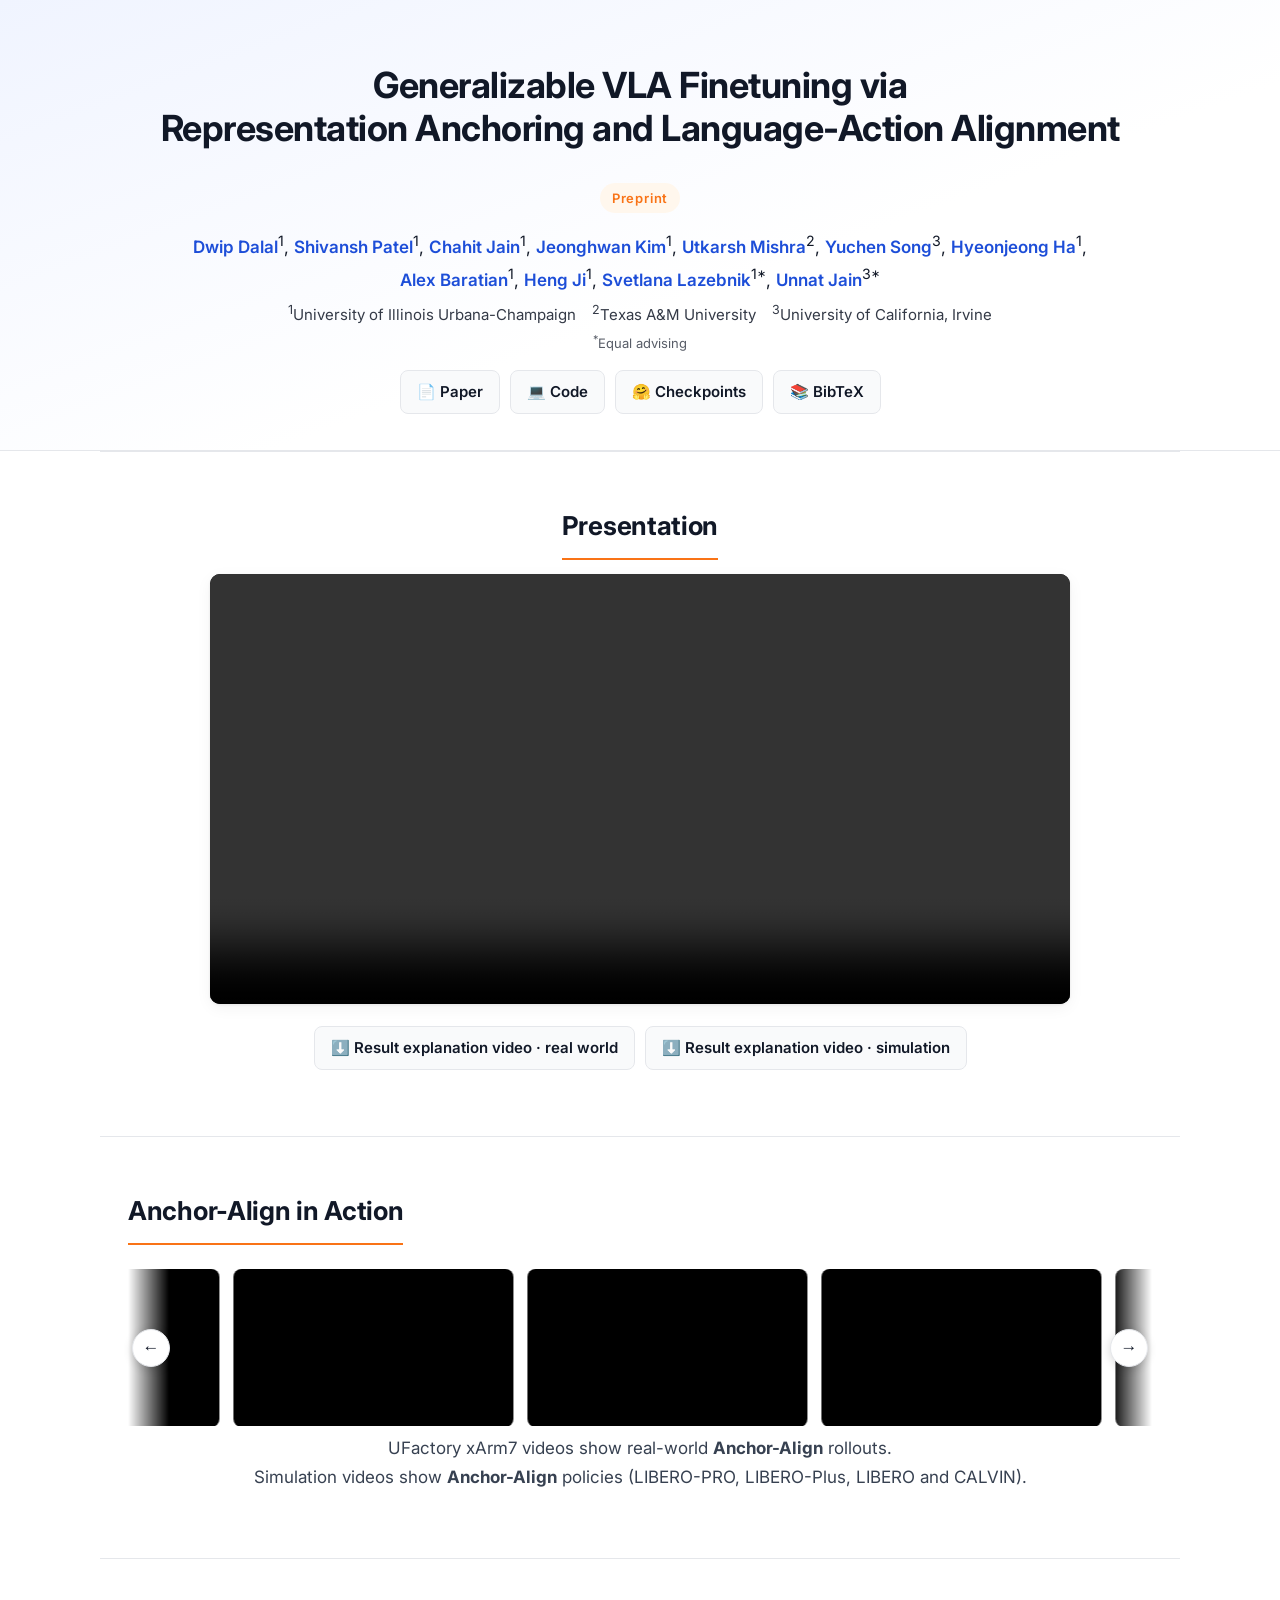
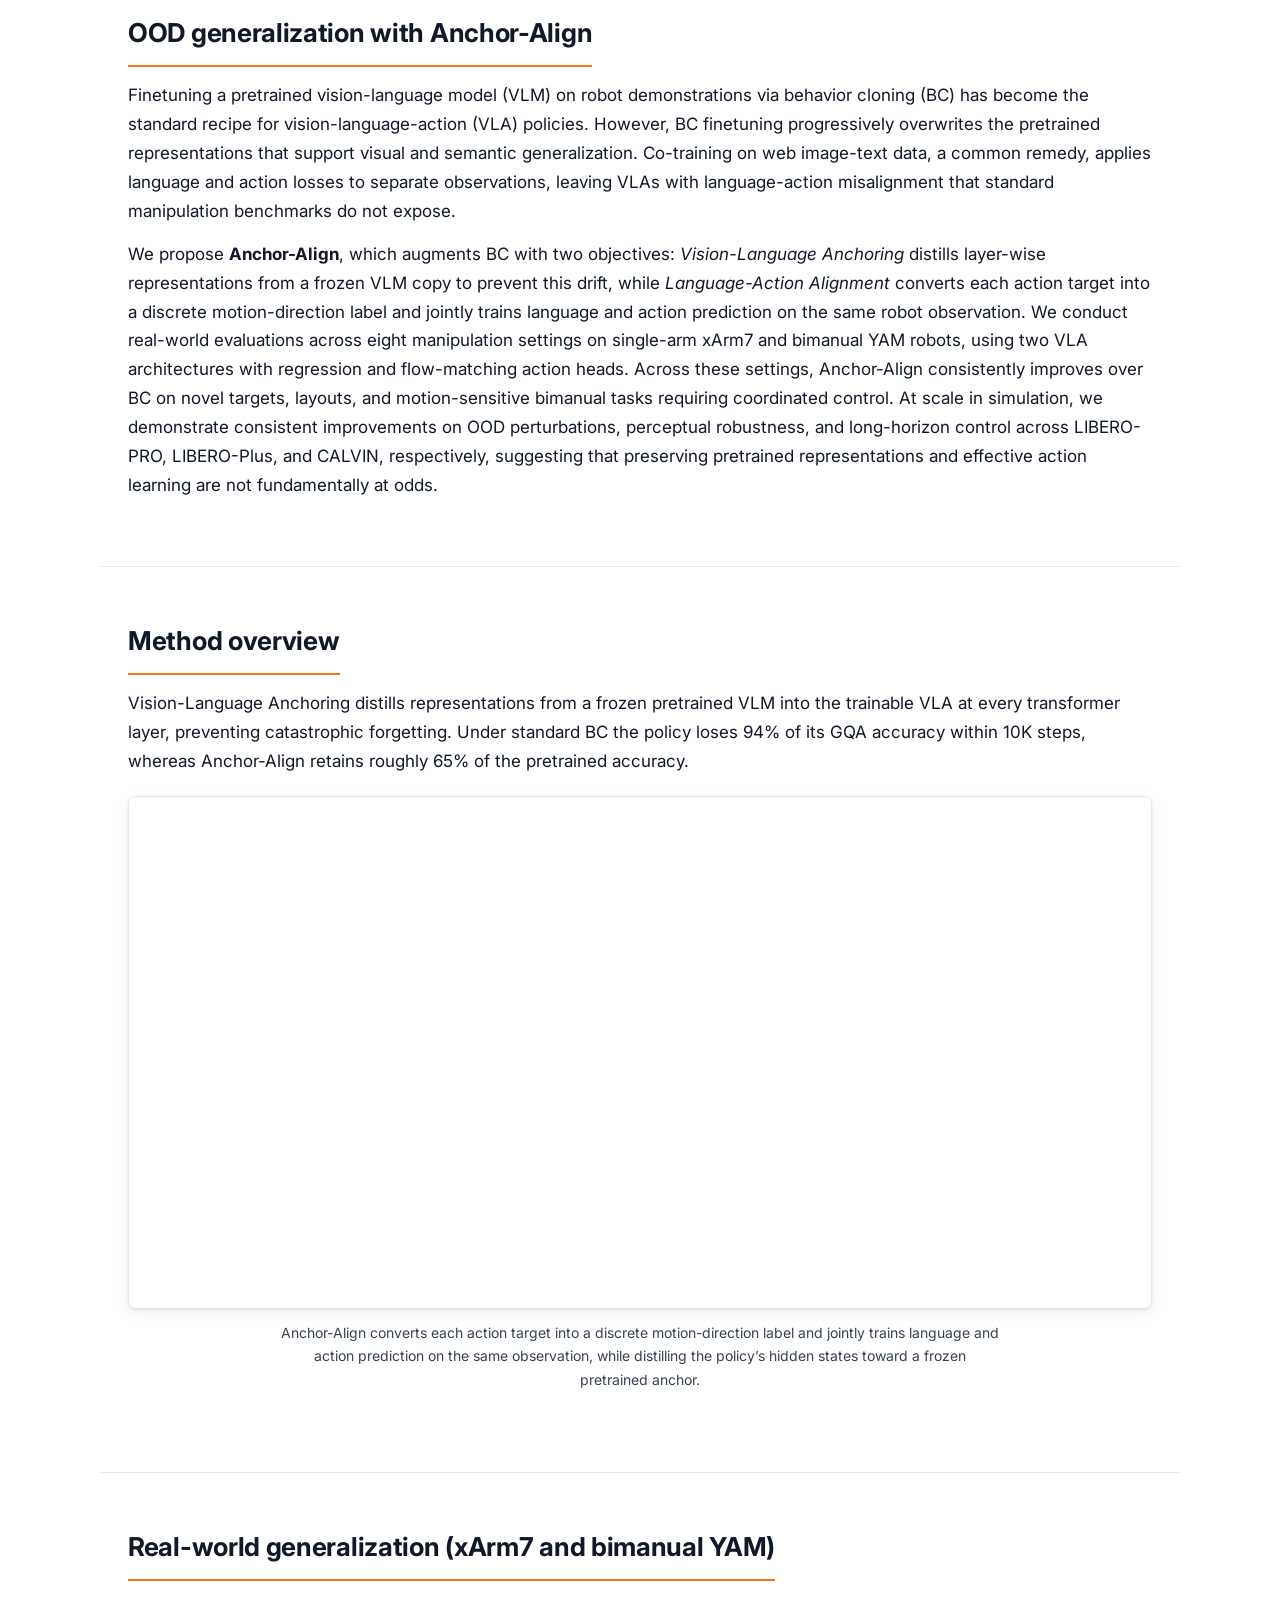
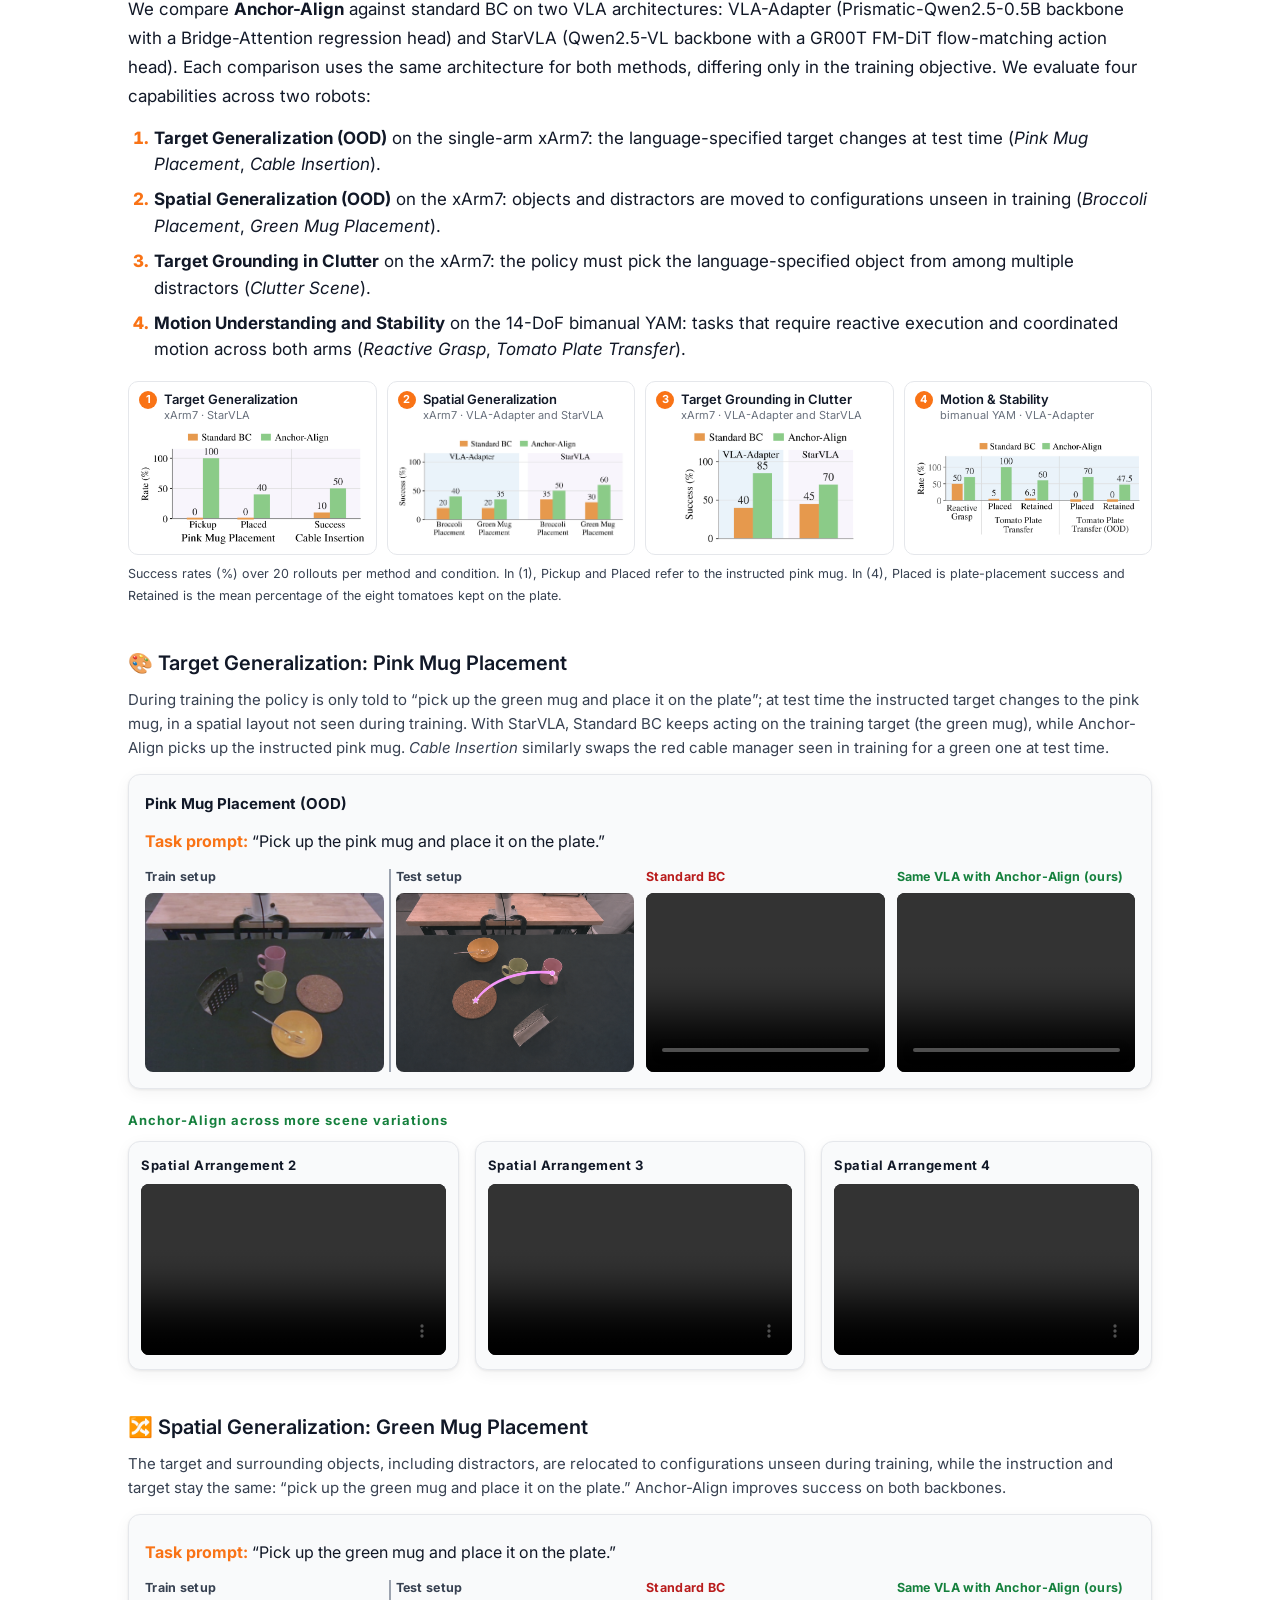
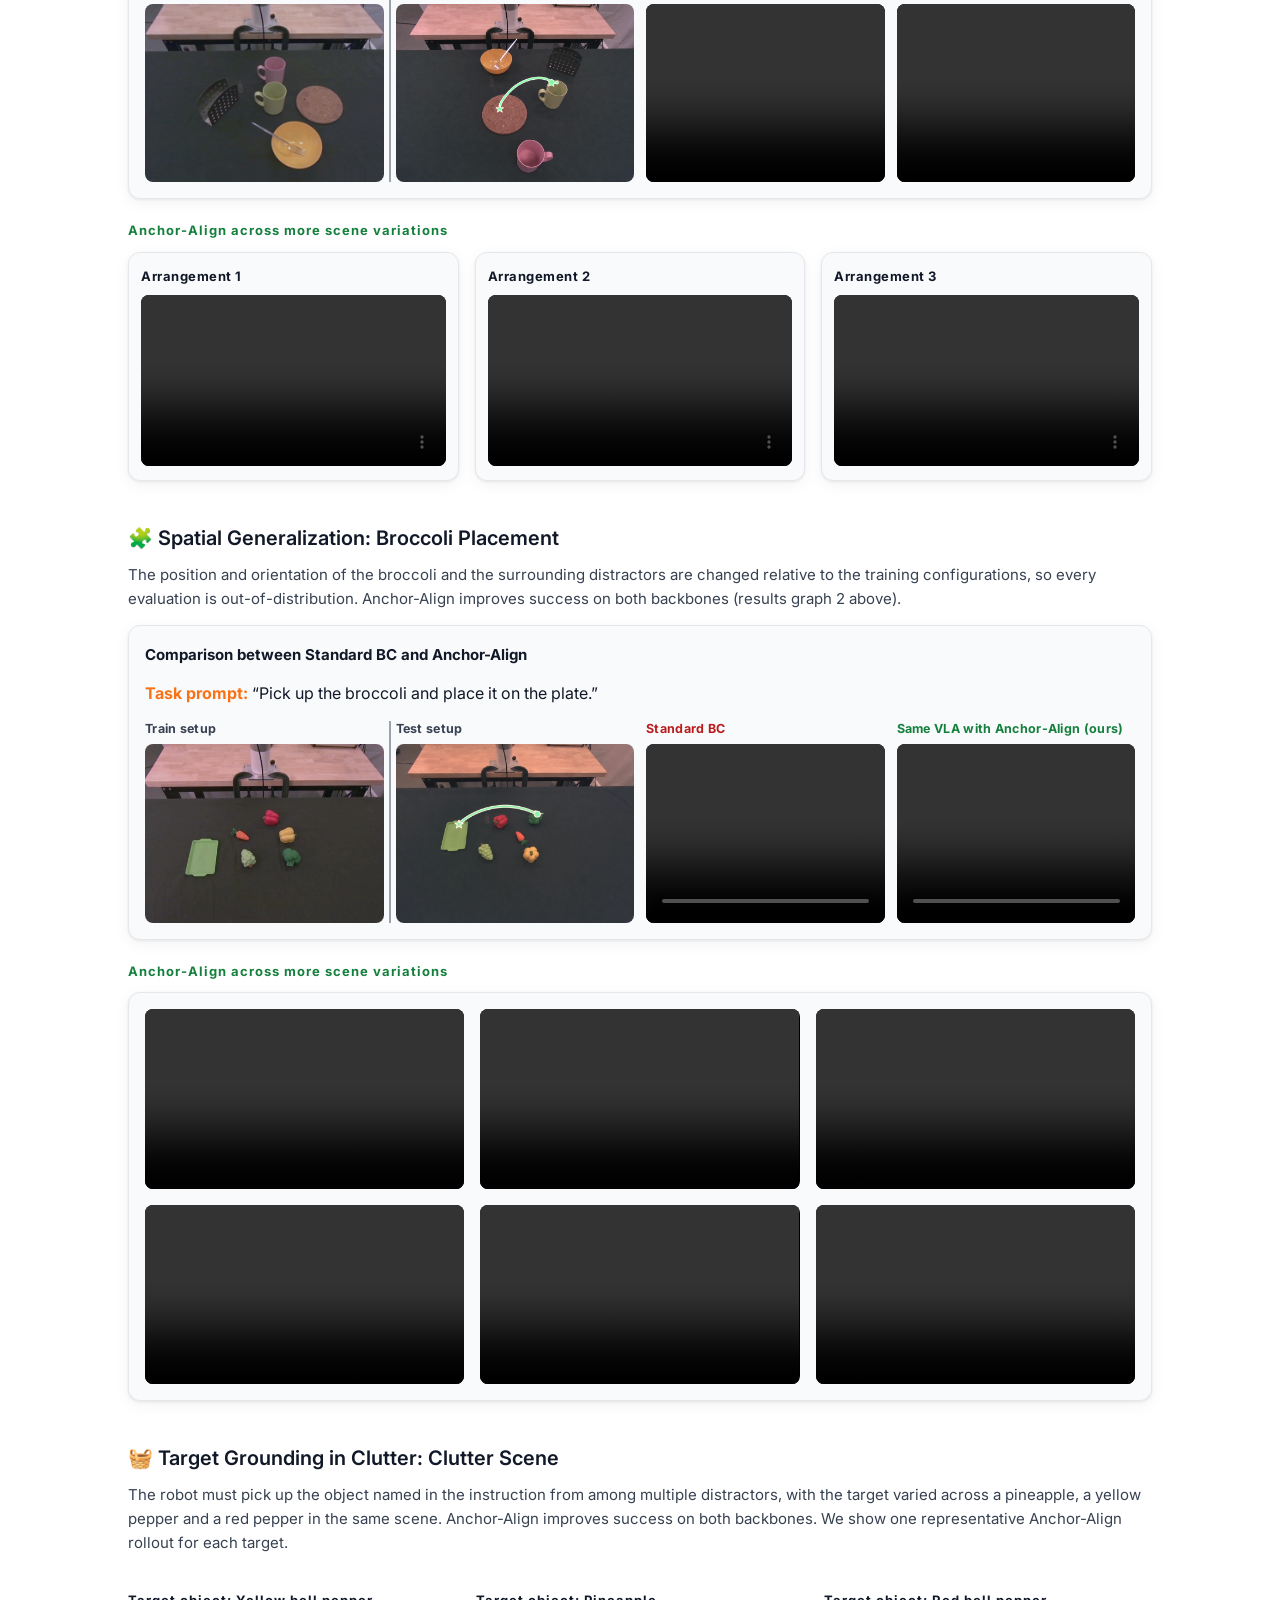
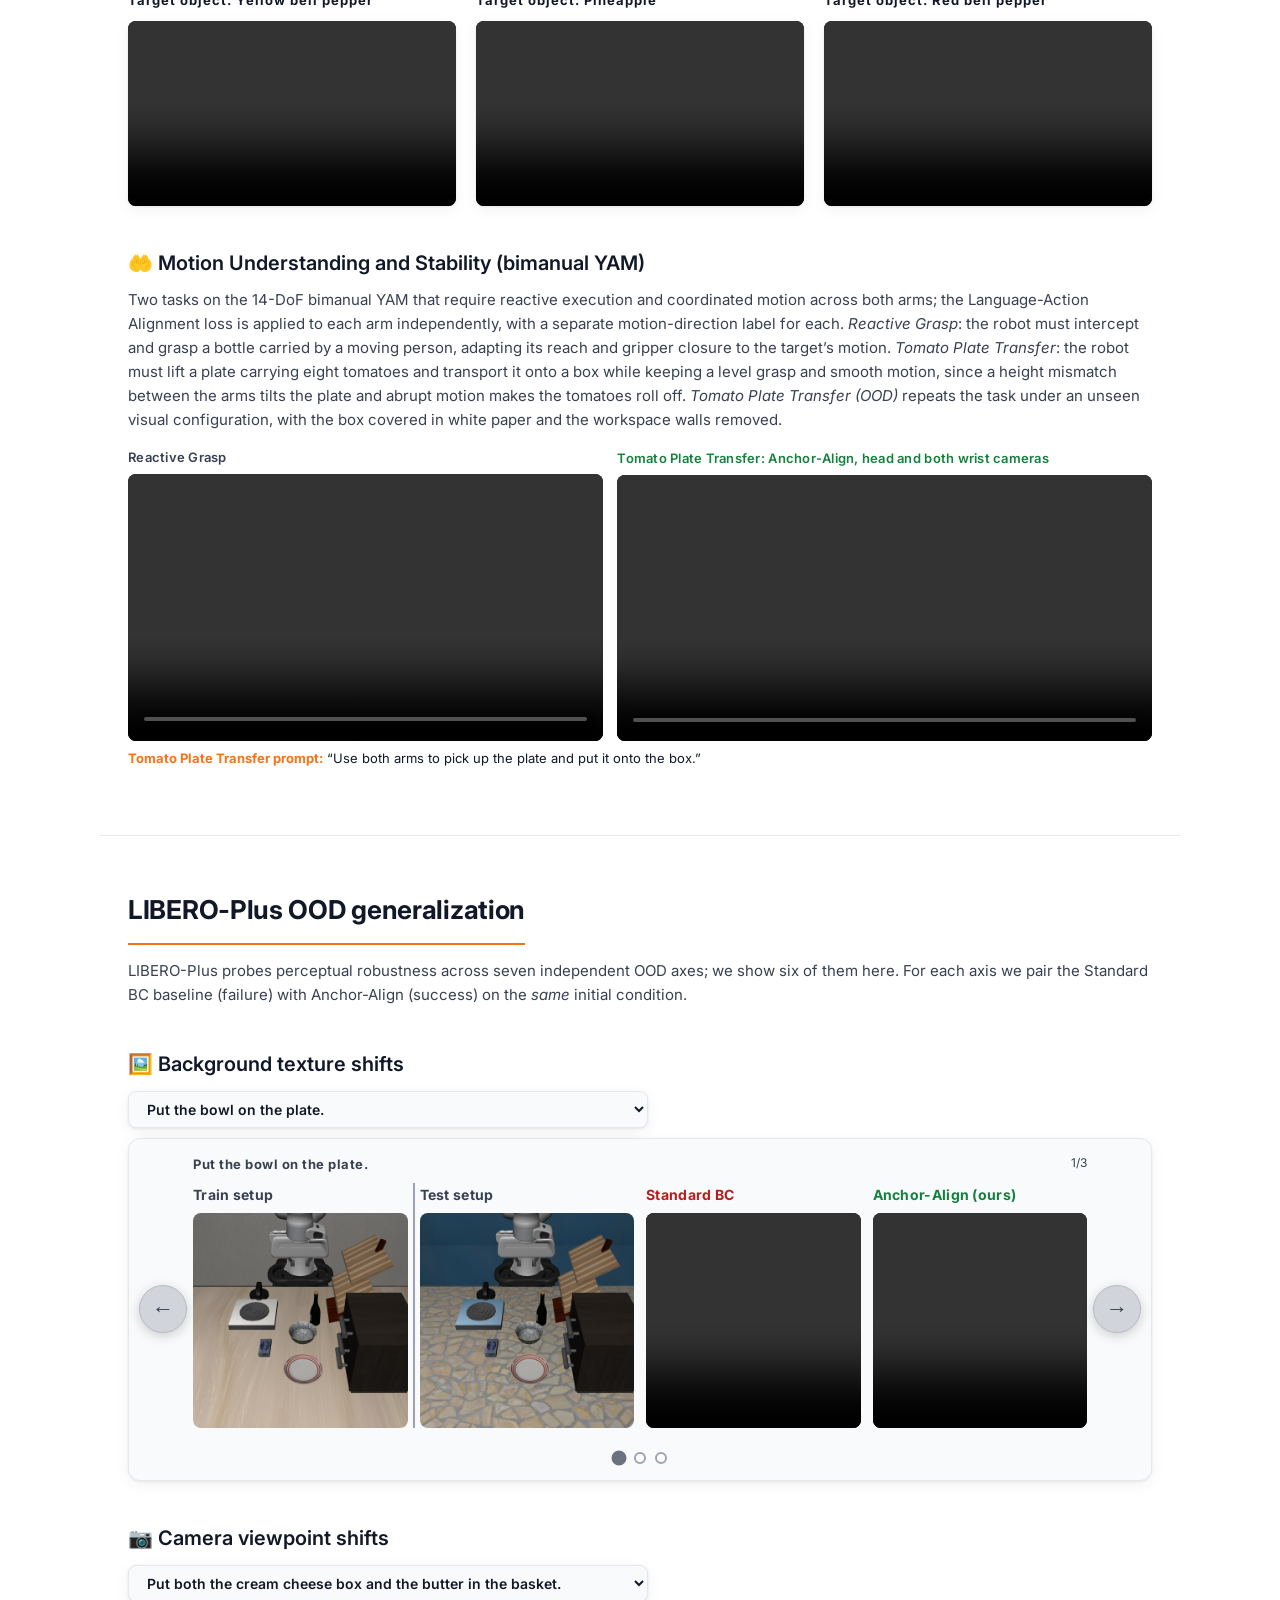
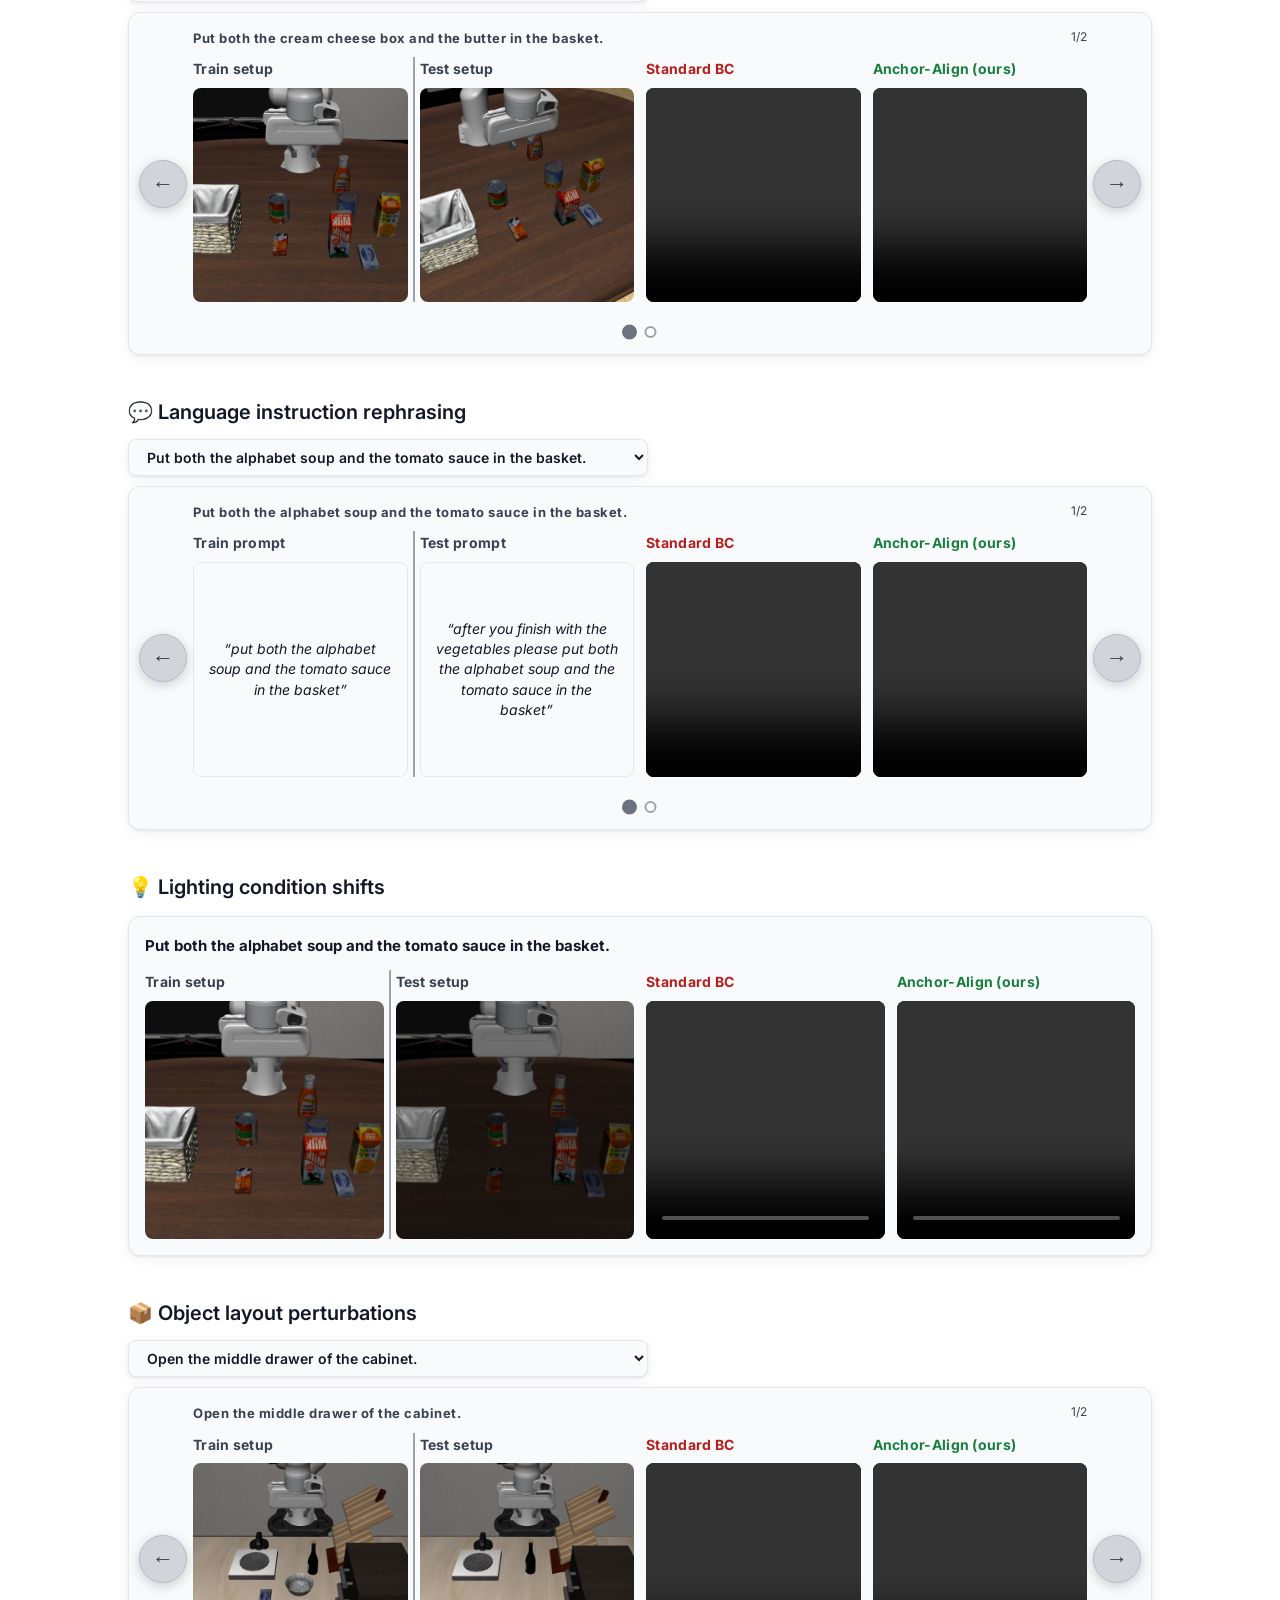
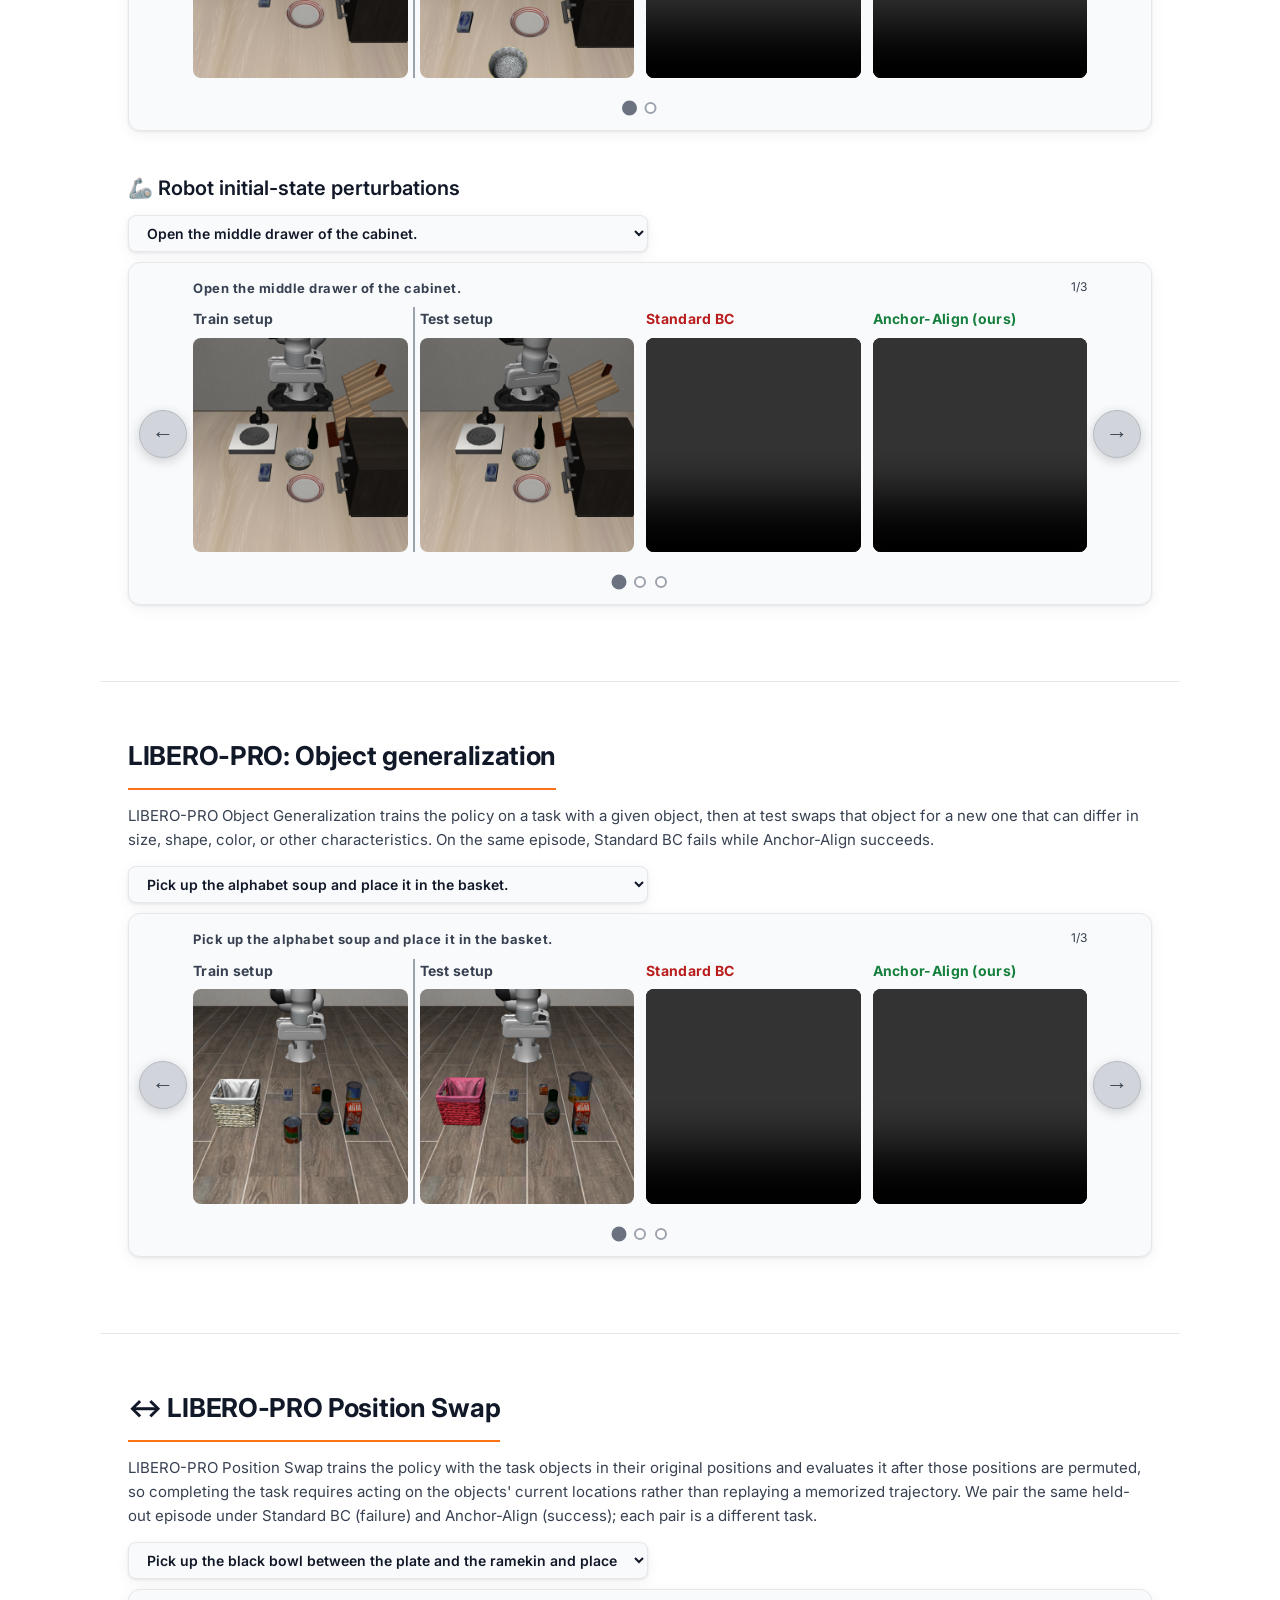
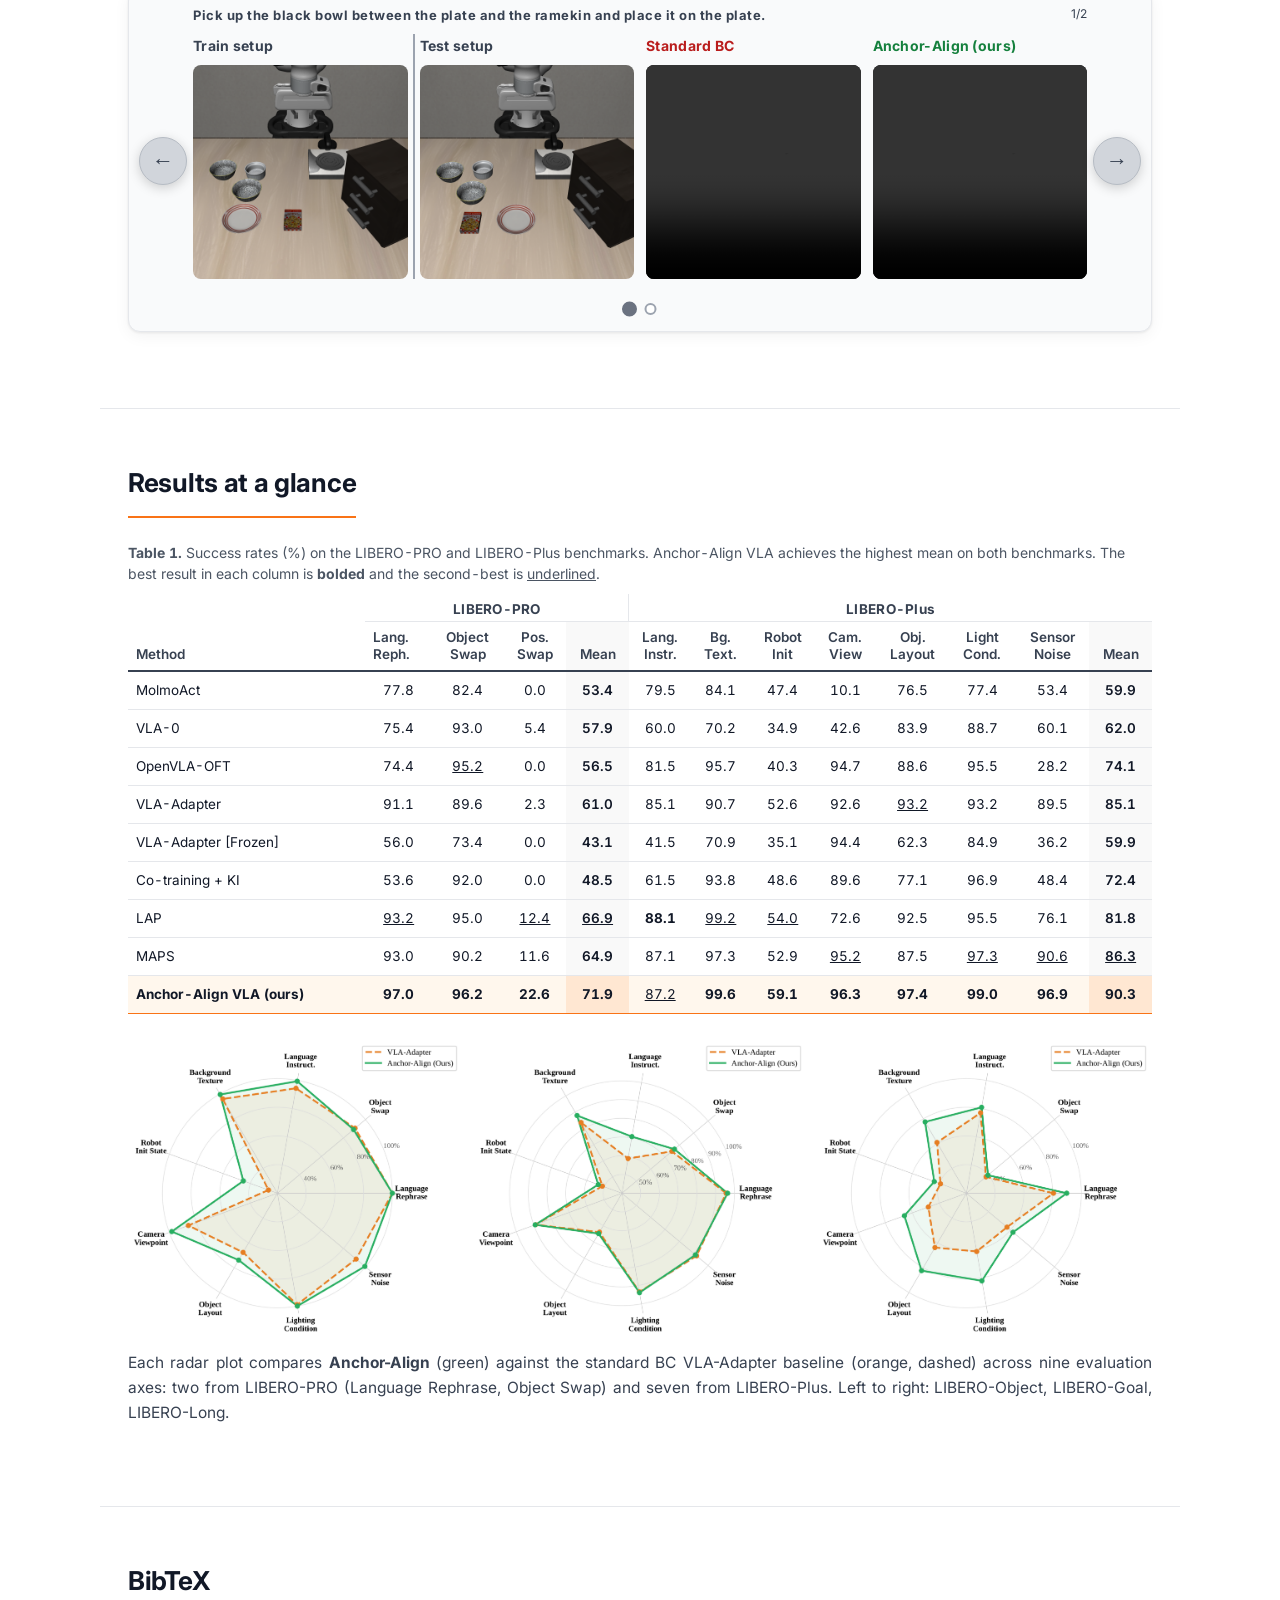
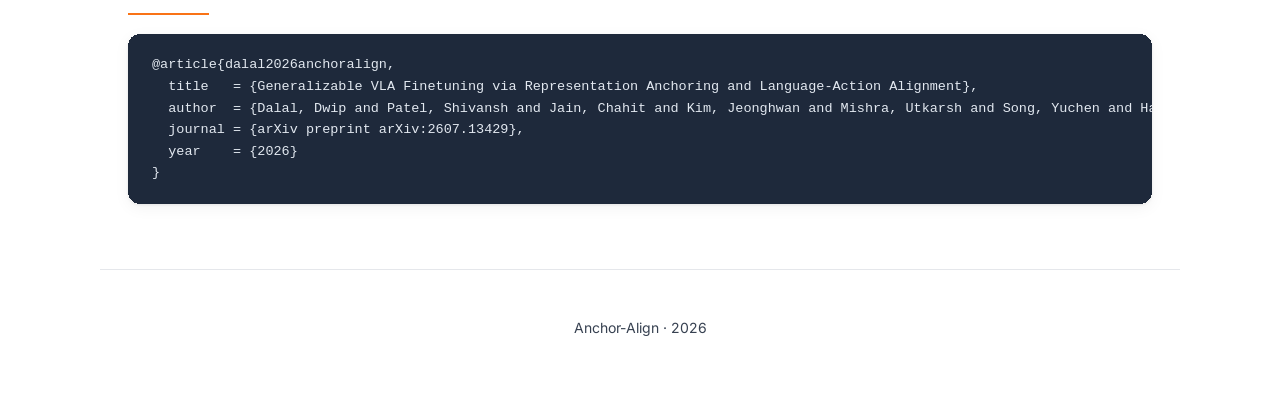
==== commit 6c8d0be8: "Search metadata: title, description, video and citation data" ====
--- a/index.html
+++ b/index.html
@@ -6,8 +6,8 @@
 <link rel="icon" type="image/svg+xml" href="static/favicon.svg">
 <link rel="icon" type="image/png" sizes="32x32" href="static/favicon-32.png">
 <link rel="apple-touch-icon" href="static/apple-touch-icon.png">
-<title>Anchor-Align: Generalizable VLA Finetuning via Representation Anchoring and Language-Action Alignment</title>
-<meta name="description" content="Anchor-Align is a VLA finetuning method for robot learning. It stops behavior cloning from erasing pretrained VLM representations (catastrophic forgetting) and aligns language with action. Better OOD generalization on single-arm xArm7 and bimanual YAM robots, LIBERO-PRO, LIBERO-Plus and CALVIN.">
+<title>Anchor-Align: Preventing Catastrophic Forgetting in VLA Finetuning</title>
+<meta name="description" content="Anchor-Align prevents catastrophic forgetting in VLA finetuning: it keeps the pretrained VLM representations that behavior cloning erases and aligns language with action, improving OOD generalization on xArm7 and bimanual YAM robots, LIBERO-PRO, LIBERO-Plus and CALVIN.">
 <link rel="canonical" href="https://anchoralignvla.github.io/">
 <meta name="google-site-verification" content="KWzJKx3HGmc7Ejwre96FWcytnGifcuwktjMuJC3JFK4" />
 <meta name="author" content="Dwip Dalal, Shivansh Patel, Chahit Jain, Jeonghwan Kim, Utkarsh Mishra, Yuchen Song, Hyeonjeong Ha, Alex Baratian, Heng Ji, Svetlana Lazebnik, Unnat Jain">
@@ -134,7 +134,7 @@
   "video": { "@id": "https://anchoralignvla.github.io/#teaser" },
   "mainEntityOfPage": { "@id": "https://anchoralignvla.github.io/#webpage" },
   "publisher": { "@type": "Organization", "name": "Anchor-Align", "url": "https://anchoralignvla.github.io/" },
-  "citation": "Dalal, D., Patel, S., Jain, C., Kim, J., Mishra, U., Baratian, A., Ha, H., Ji, H., Lazebnik, S., & Jain, U. (2026). Generalizable VLA Finetuning via Representation Anchoring and Language-Action Alignment. arXiv:2607.13429.",
+  "citation": "Dalal, D., Patel, S., Jain, C., Kim, J., Mishra, U., Song, Y., Ha, H., Baratian, A., Ji, H., Lazebnik, S., & Jain, U. (2026). Generalizable VLA Finetuning via Representation Anchoring and Language-Action Alignment. arXiv:2607.13429.",
   "codeRepository": "https://github.com/dwipddalal/Anchor-Align"
 }
 </script>
@@ -143,8 +143,8 @@
   "@context": "https://schema.org",
   "@type": "VideoObject",
   "@id": "https://anchoralignvla.github.io/#teaser",
-  "name": "Anchor-Align teaser: generalizable VLA finetuning for robot manipulation",
-  "description": "Narrated overview of Anchor-Align. Behavior cloning erases pretrained VLM representations; Vision-Language Anchoring and Language-Action Alignment restore out-of-distribution generalization on a UFactory xArm7 robot, LIBERO-PRO, LIBERO-Plus and CALVIN.",
+  "name": "Anchor-Align teaser: preventing catastrophic forgetting in VLA finetuning for robot manipulation",
+  "description": "Narrated overview of Anchor-Align. Behavior cloning causes catastrophic forgetting of pretrained VLM representations; Vision-Language Anchoring and Language-Action Alignment restore out-of-distribution generalization on a UFactory xArm7 robot, LIBERO-PRO, LIBERO-Plus and CALVIN.",
   "thumbnailUrl": [
     "https://anchoralignvla.github.io/static/images/og_thumb.jpg"
   ],
@@ -197,7 +197,7 @@
       "@type": "WebPage",
       "@id": "https://anchoralignvla.github.io/#webpage",
       "url": "https://anchoralignvla.github.io/",
-      "name": "Anchor-Align: Generalizable VLA Finetuning via Representation Anchoring and Language-Action Alignment",
+      "name": "Anchor-Align: Preventing Catastrophic Forgetting in VLA Finetuning",
       "isPartOf": {
         "@id": "https://anchoralignvla.github.io/#website"
       },
@@ -347,7 +347,7 @@
 
 <section id="method" class="section">
   <h2>Method overview</h2>
-  <p>
+  <p id="catastrophic-forgetting">
     Vision-Language Anchoring distills representations from a frozen pretrained VLM into the
     trainable VLA at every transformer layer, preventing catastrophic forgetting. Under standard
     BC the policy loses 94% of its GQA accuracy within 10K steps, whereas Anchor-Align retains
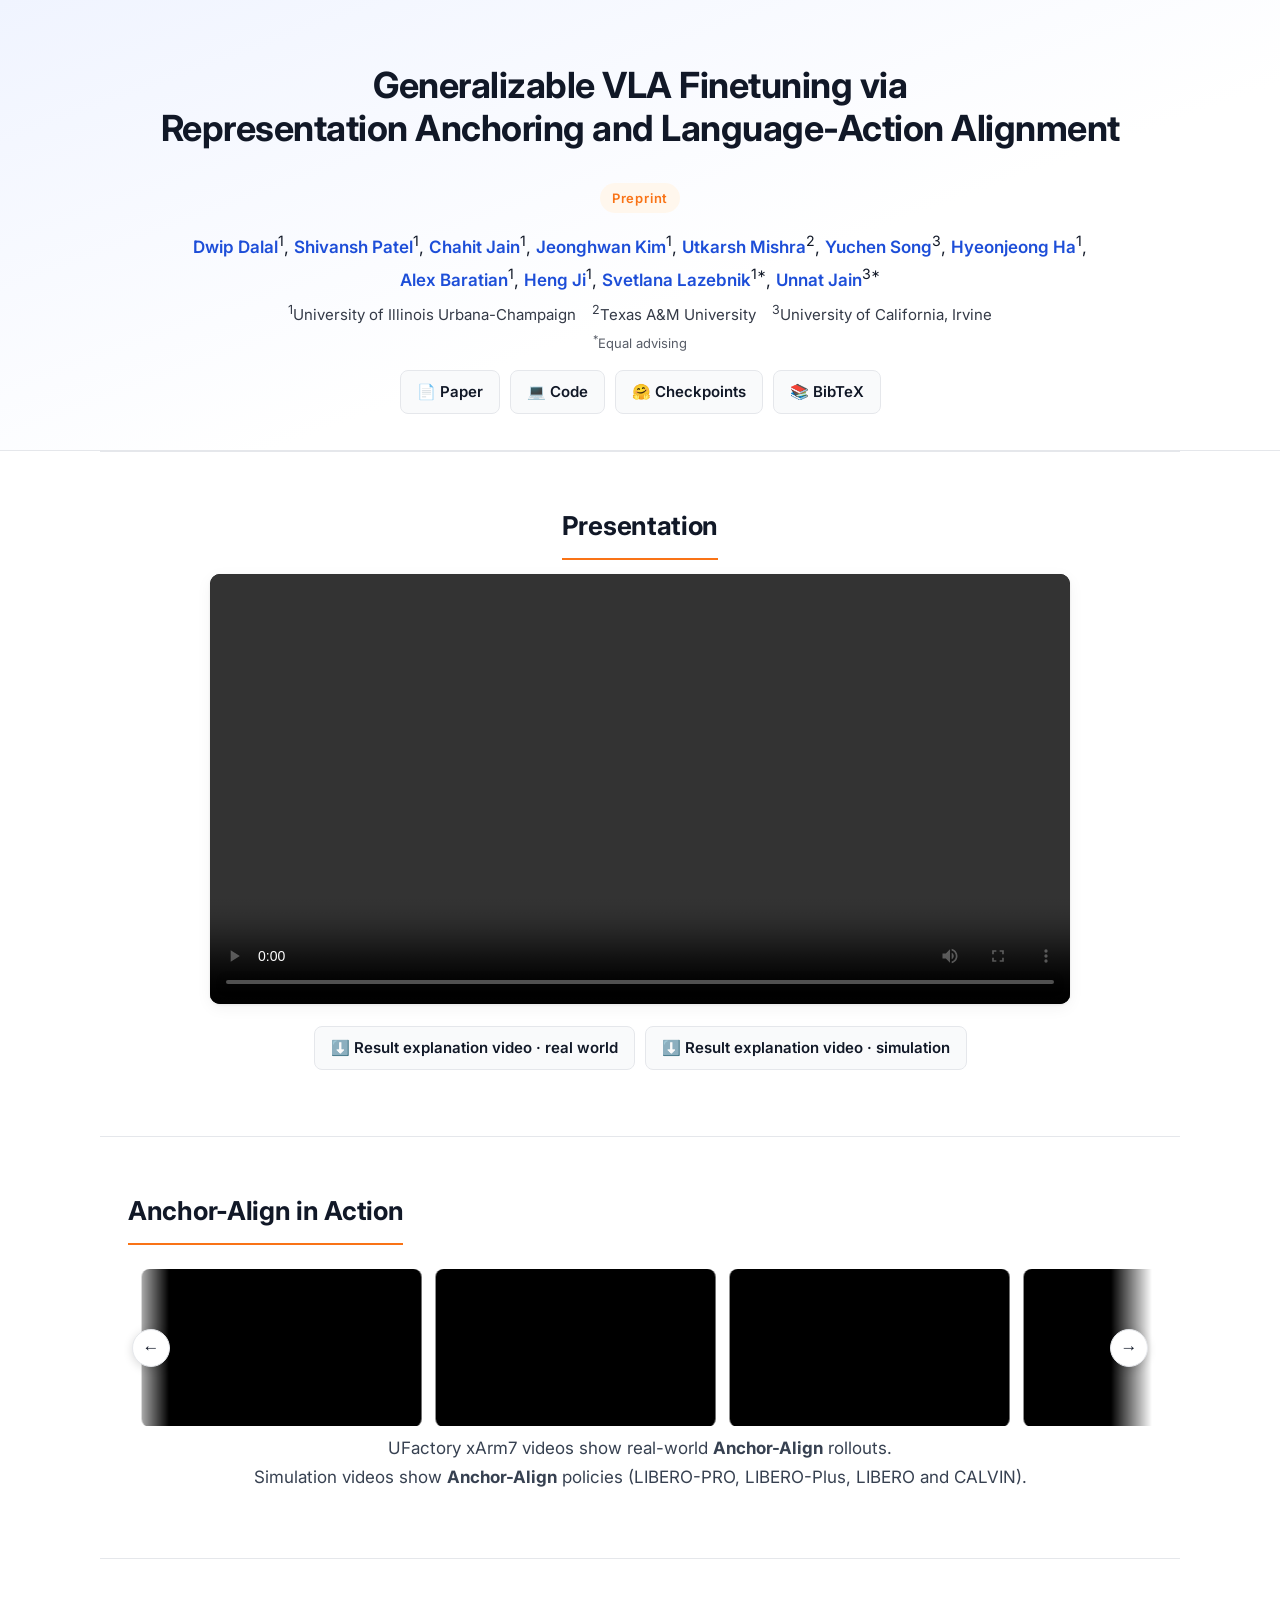
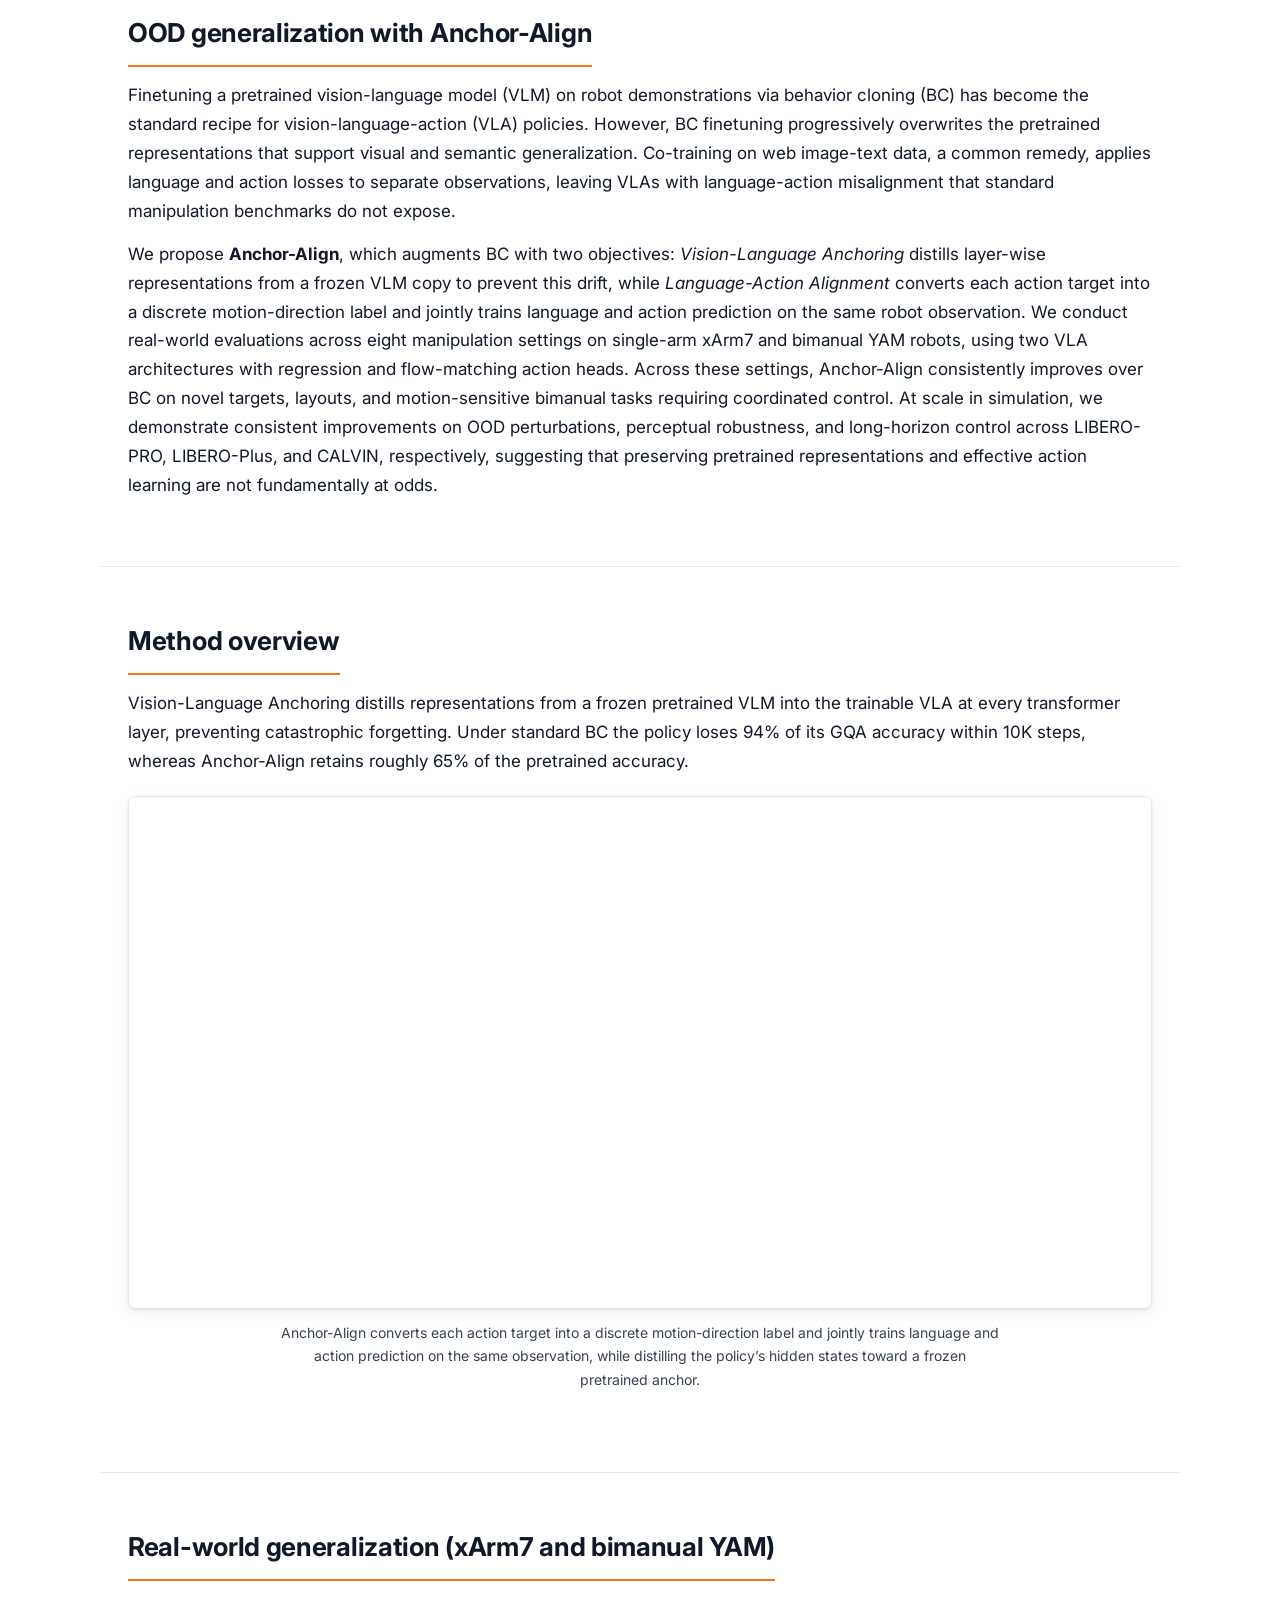
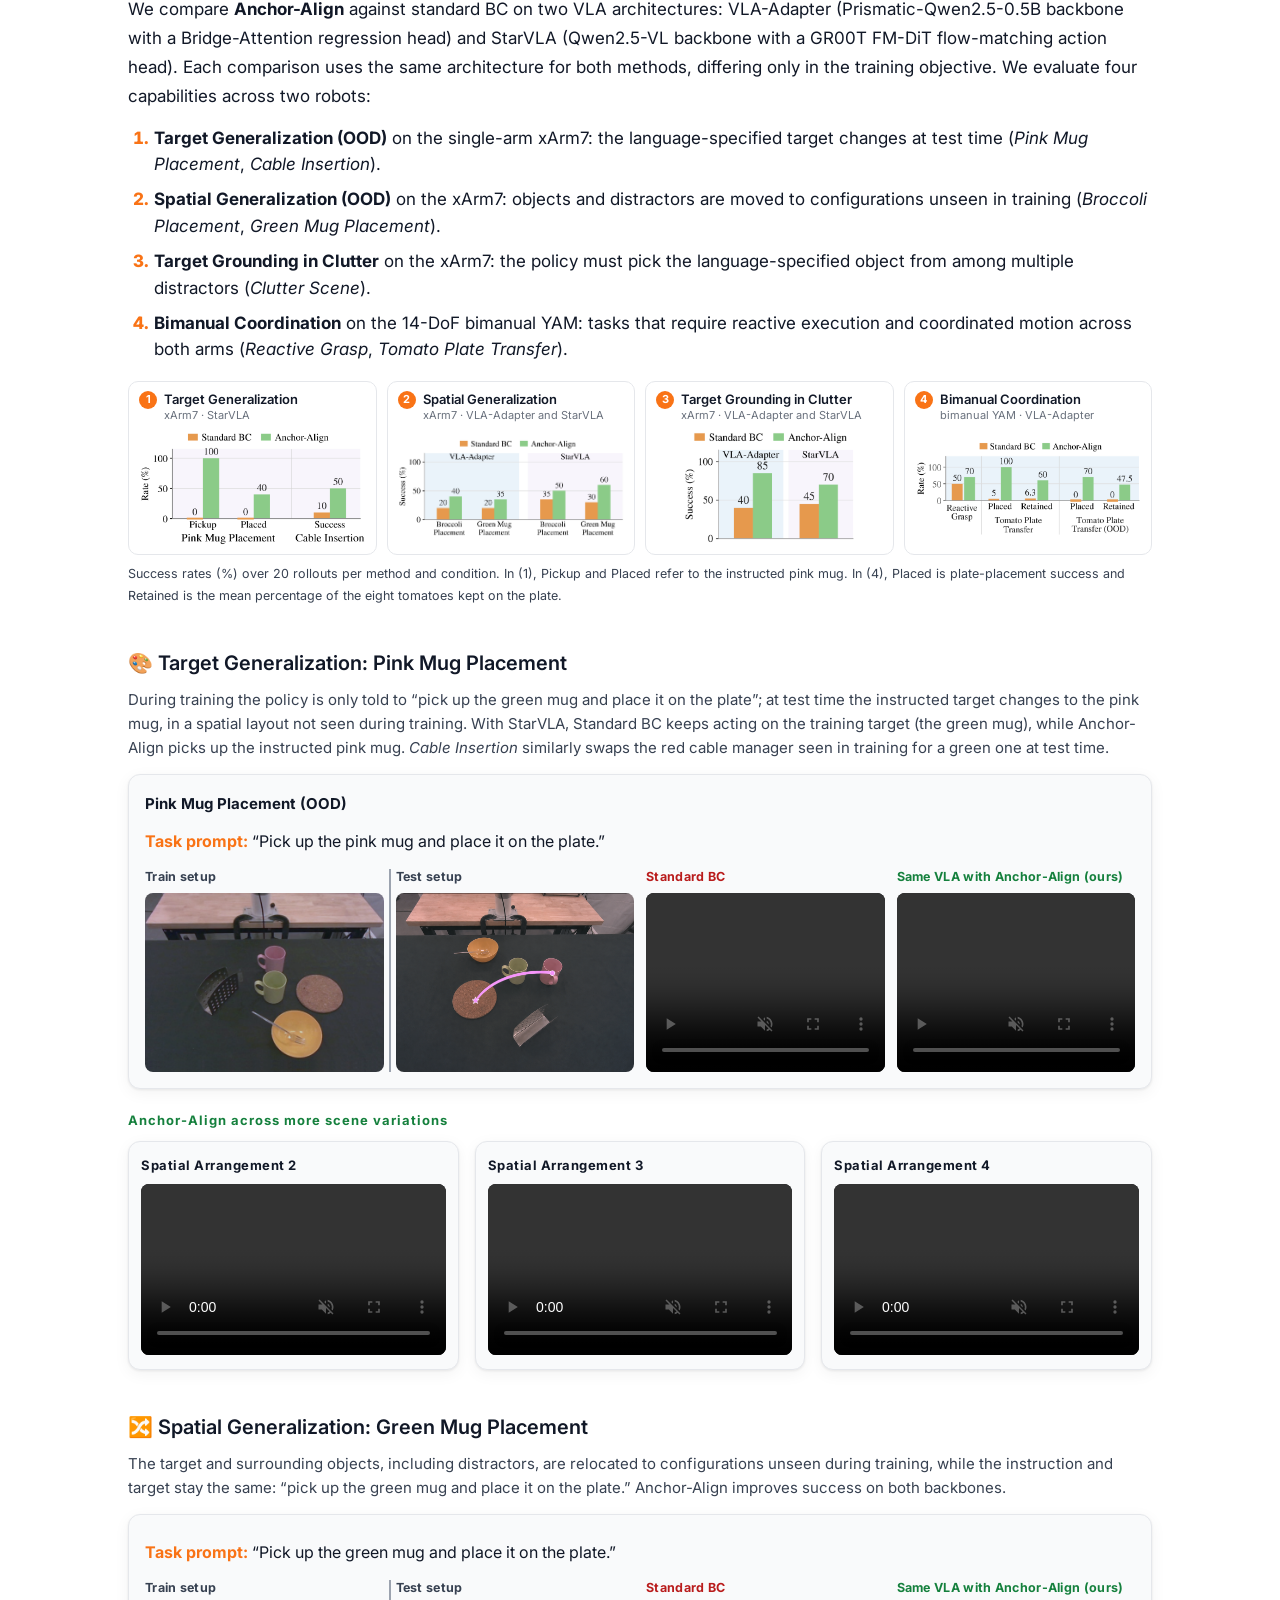
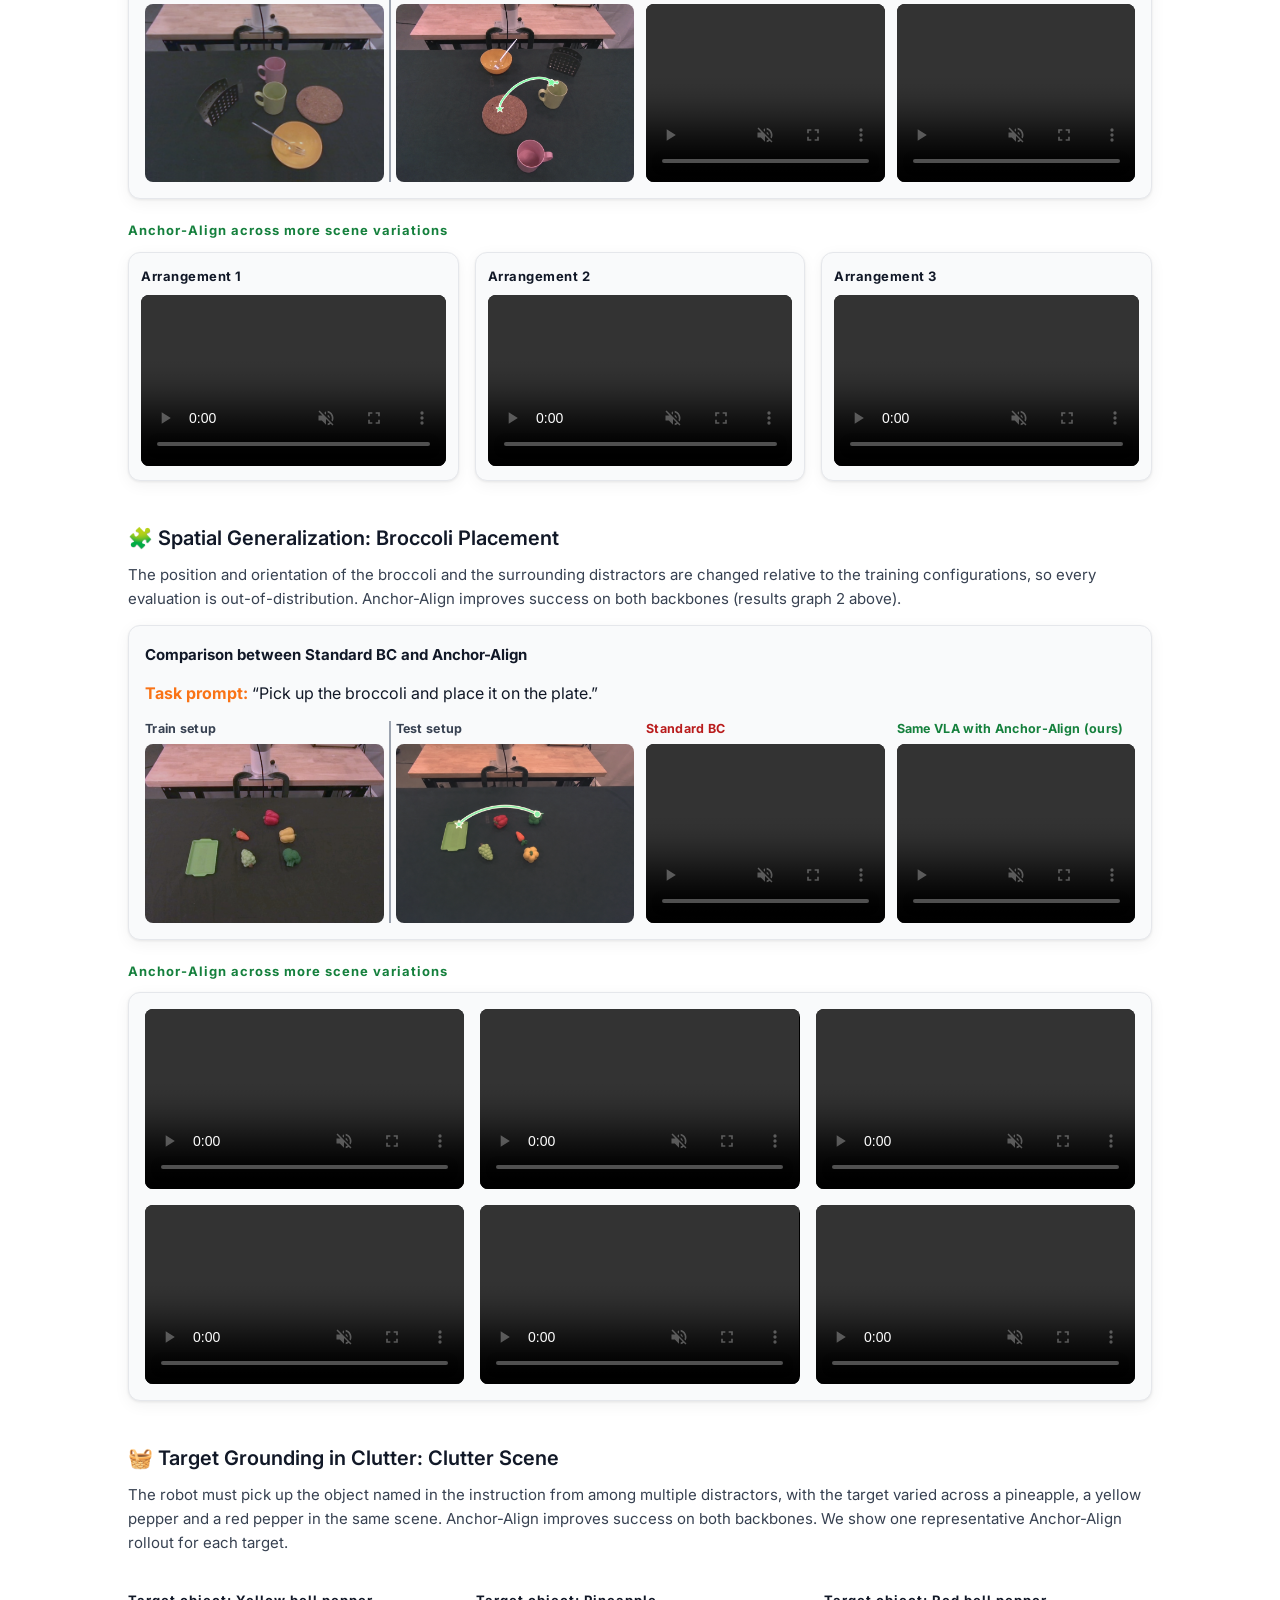
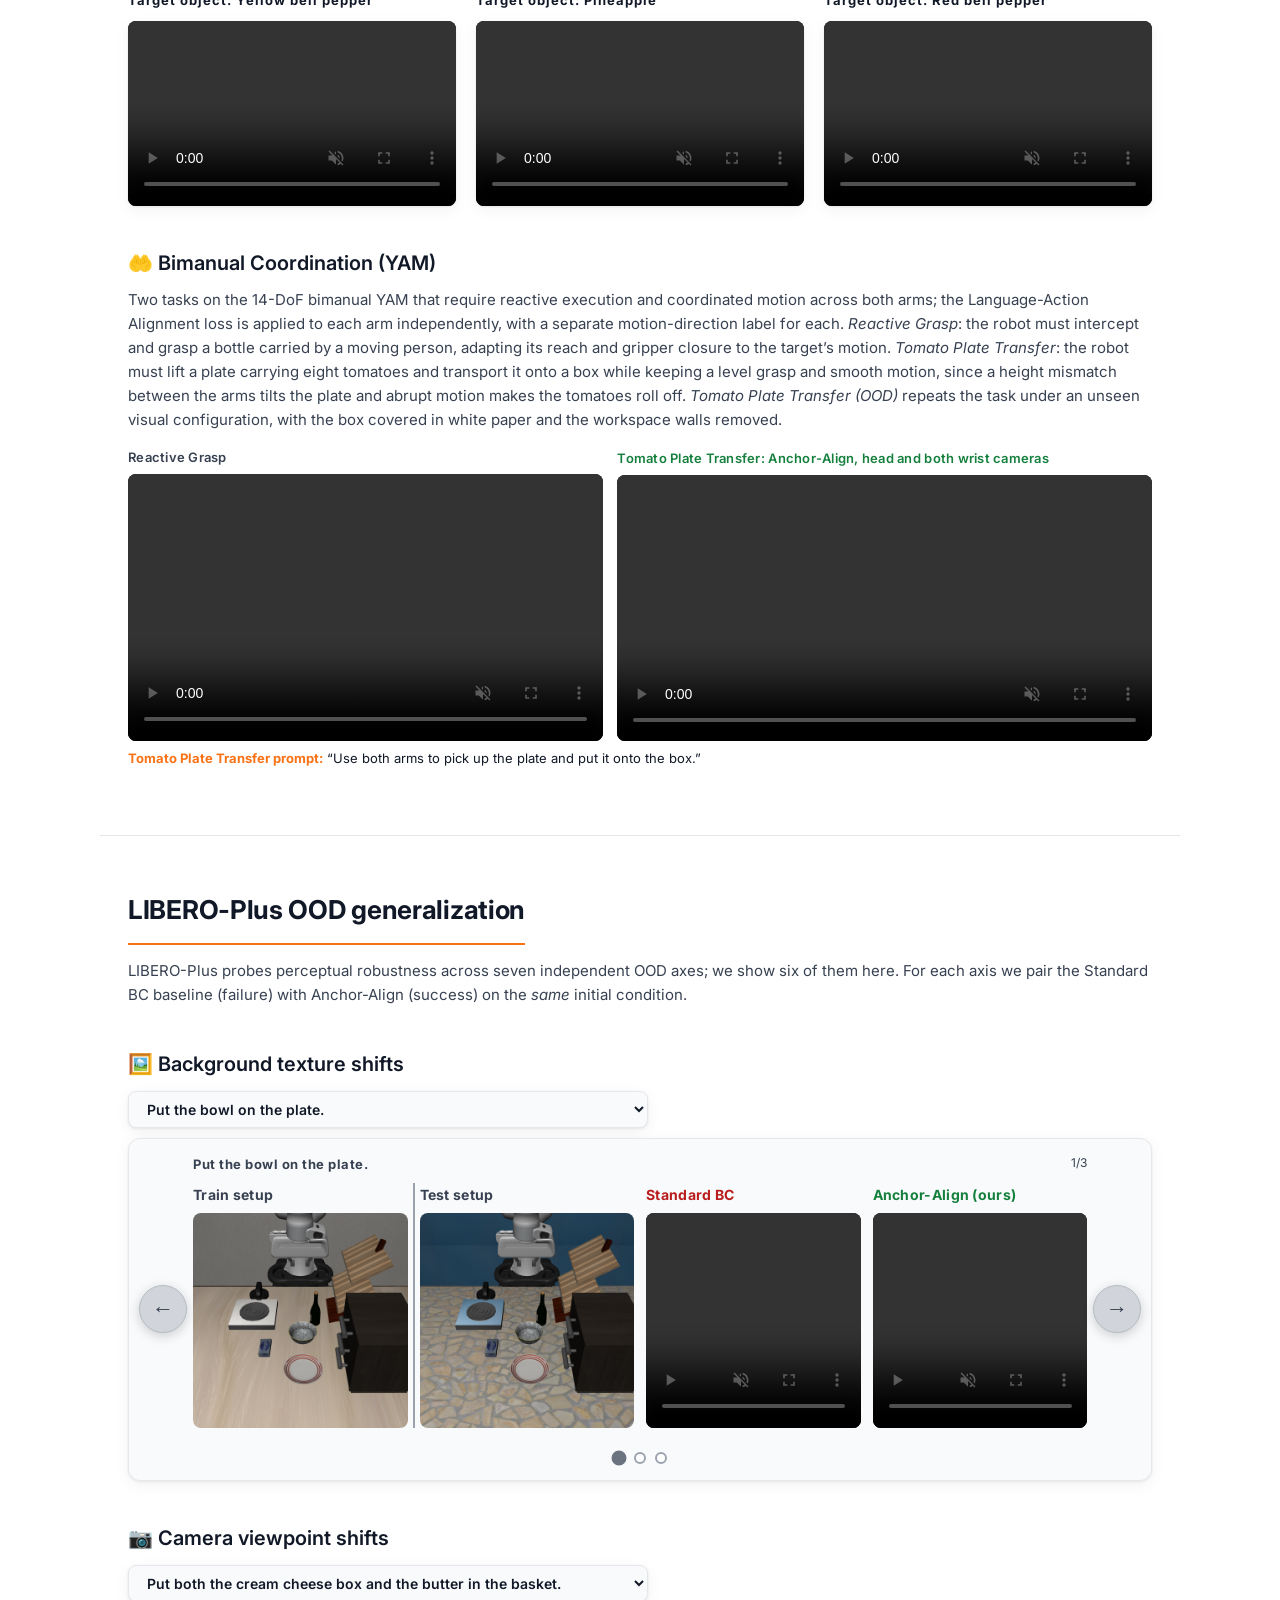
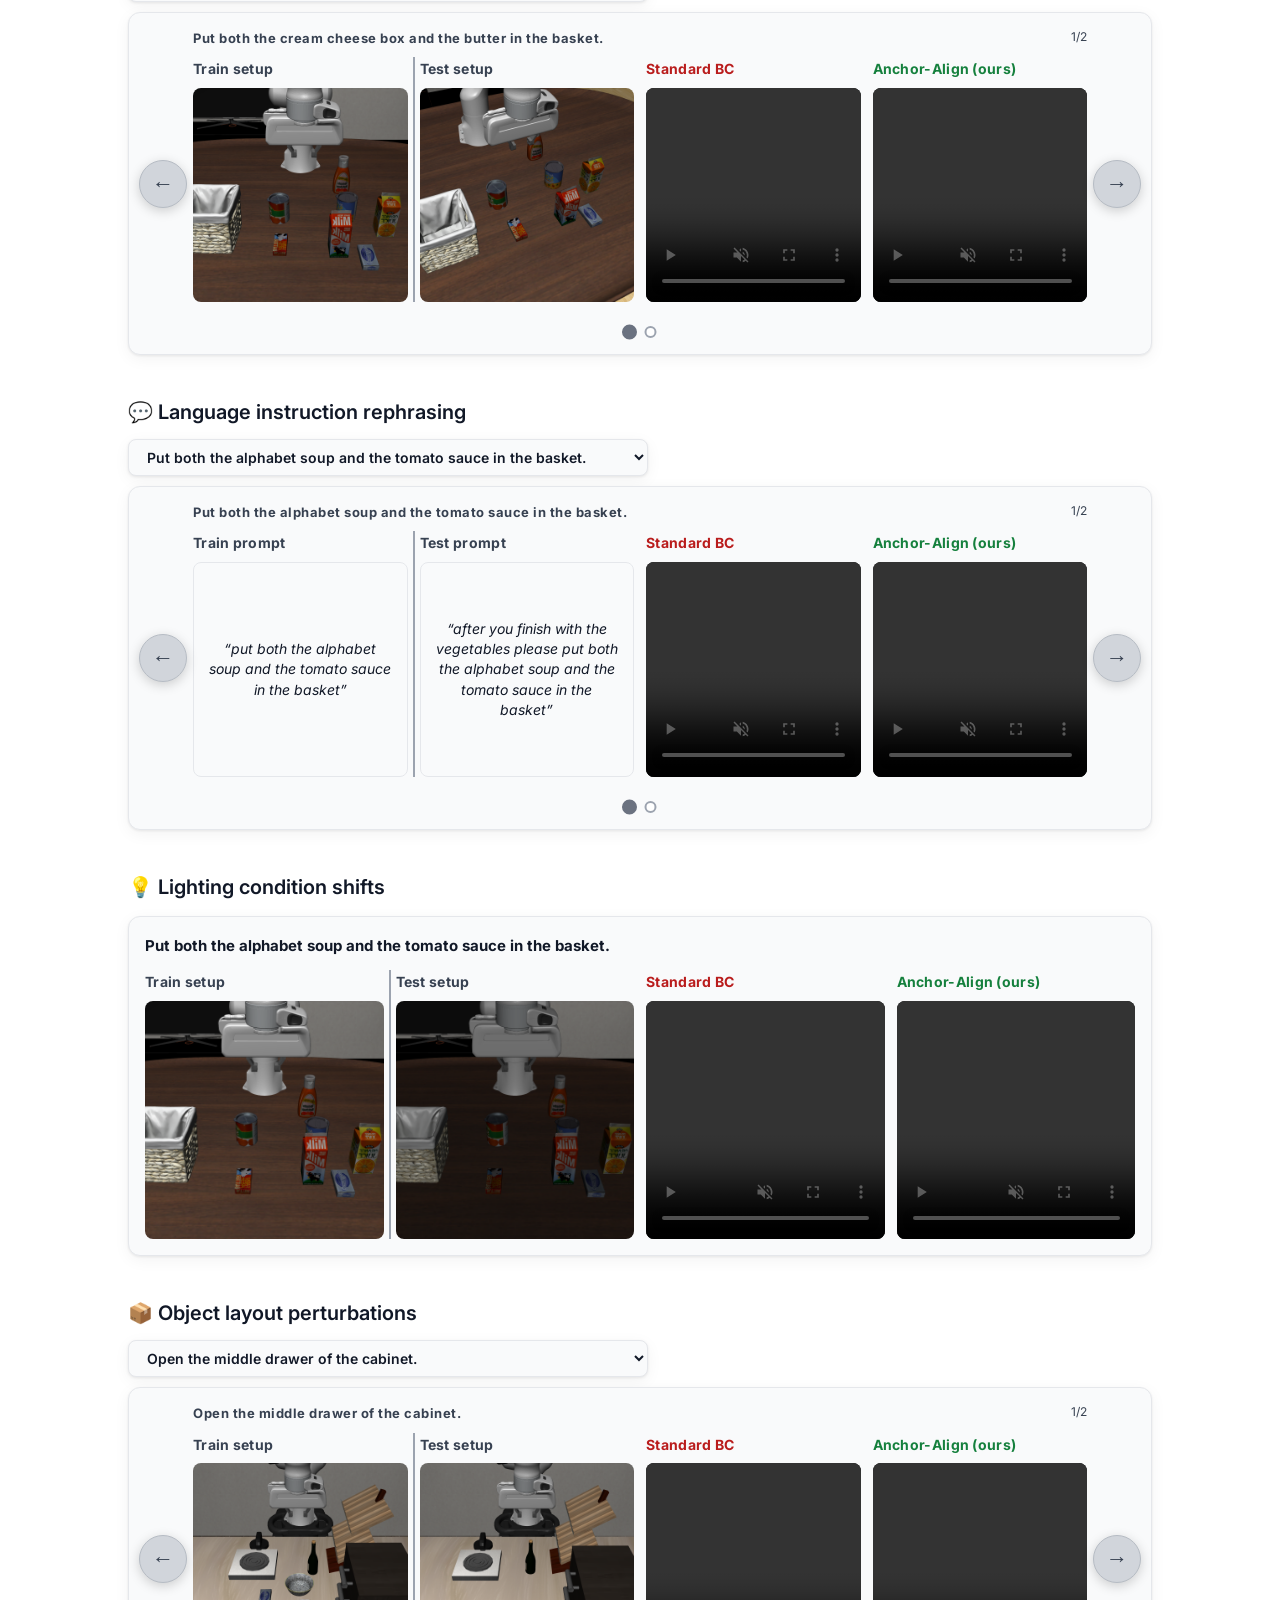
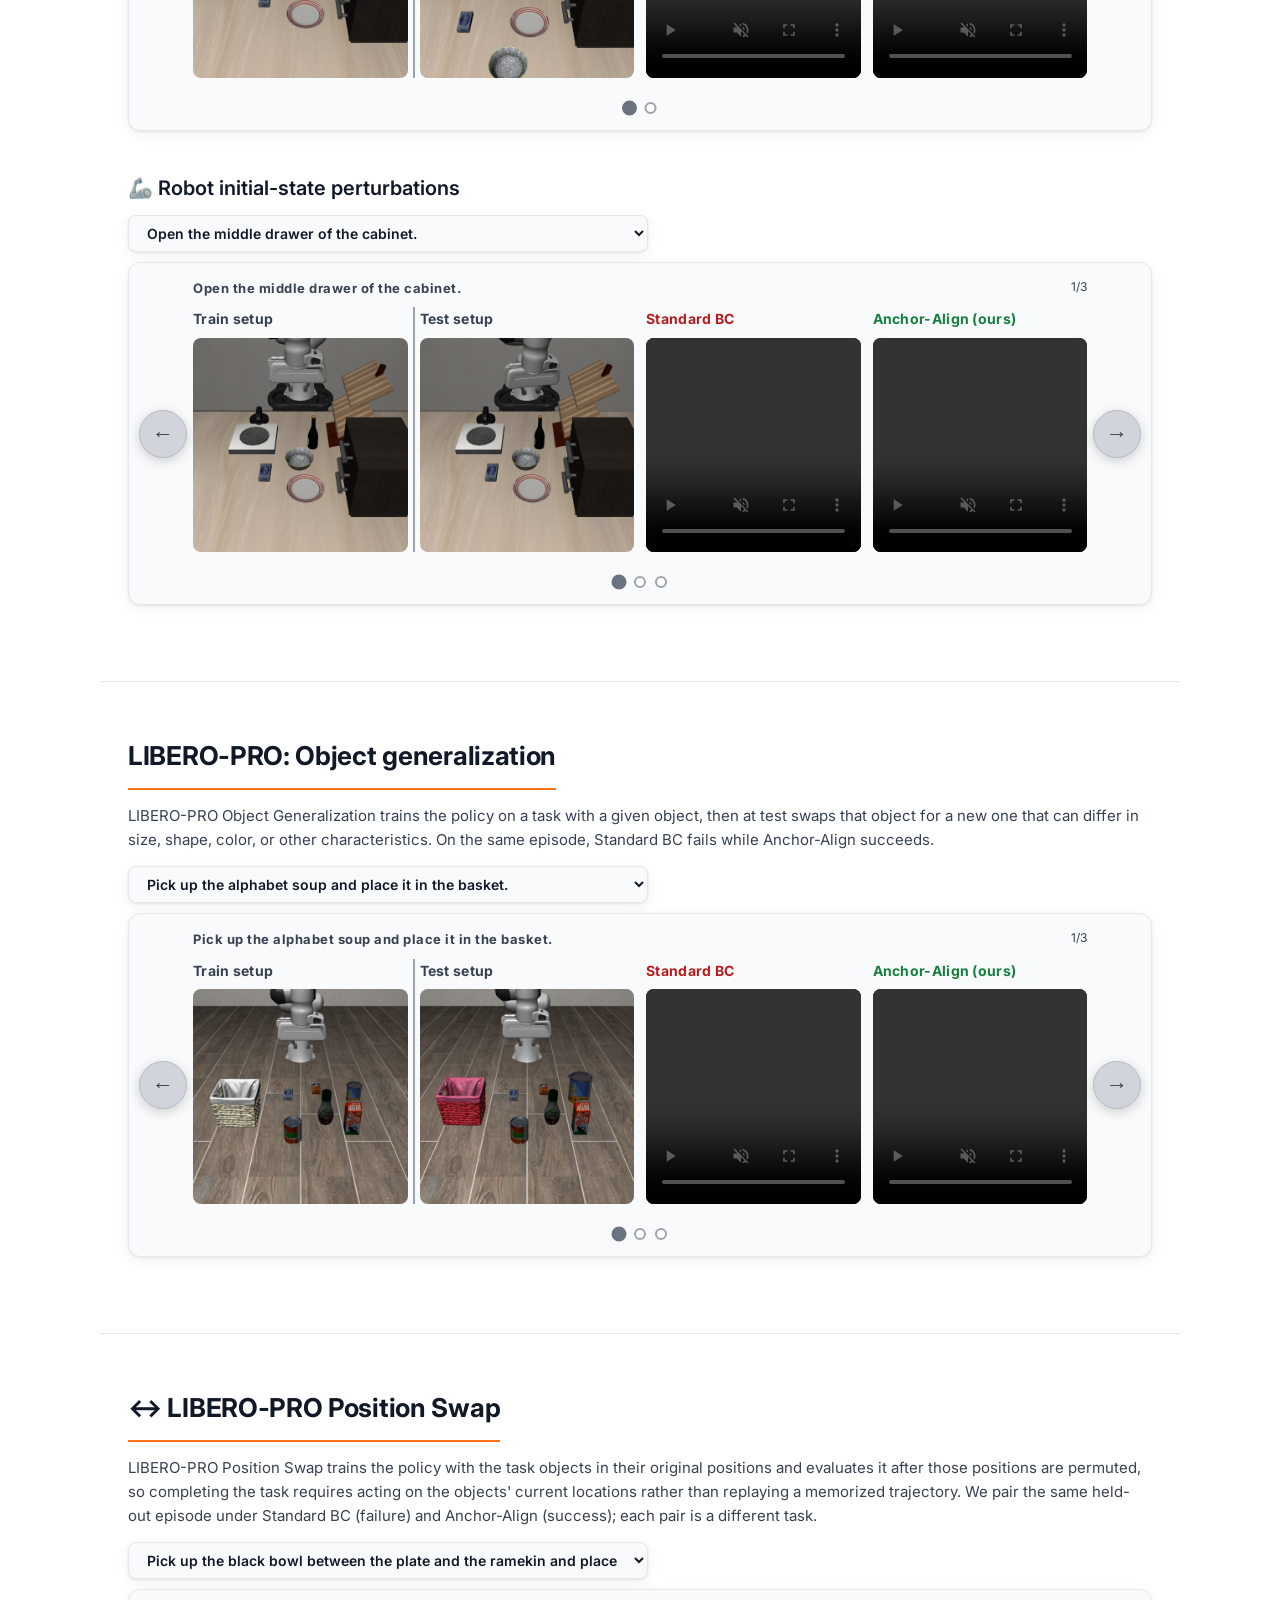
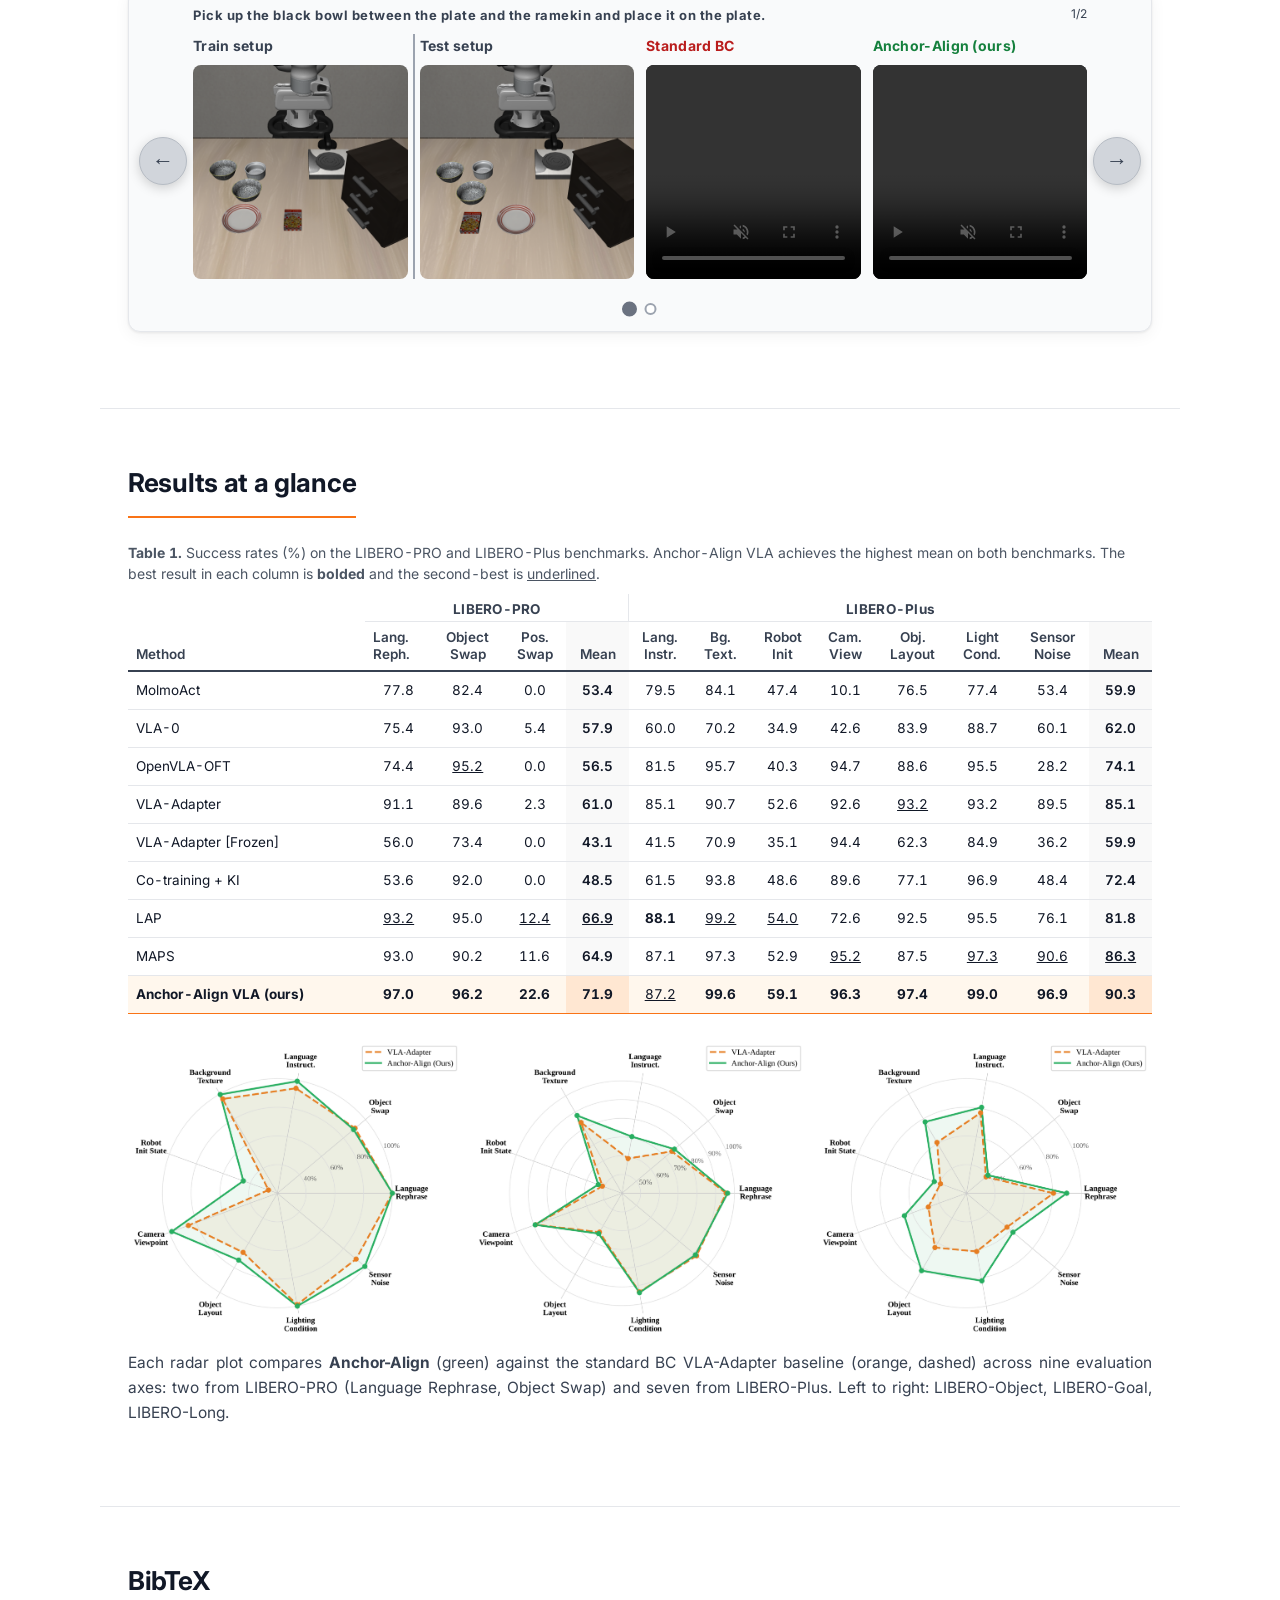
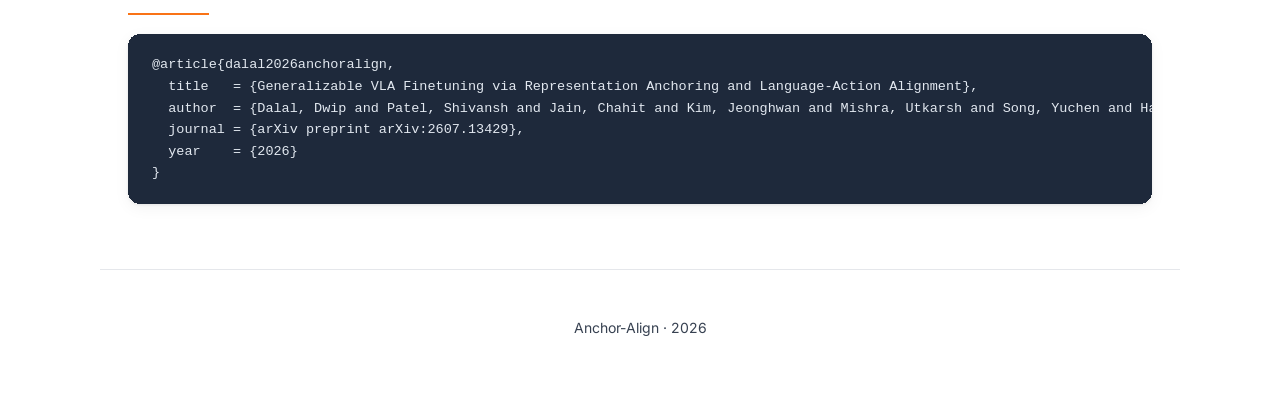
==== commit efbd8799: "Restore the paper title in <title>; sync to arXiv v3 - <title>, WebPage name and teaser video title " ====
--- a/index.html
+++ b/index.html
@@ -6,7 +6,7 @@
 <link rel="icon" type="image/svg+xml" href="static/favicon.svg">
 <link rel="icon" type="image/png" sizes="32x32" href="static/favicon-32.png">
 <link rel="apple-touch-icon" href="static/apple-touch-icon.png">
-<title>Anchor-Align: Preventing Catastrophic Forgetting in VLA Finetuning</title>
+<title>Anchor-Align: Generalizable VLA Finetuning via Representation Anchoring and Language-Action Alignment</title>
 <meta name="description" content="Anchor-Align prevents catastrophic forgetting in VLA finetuning: it keeps the pretrained VLM representations that behavior cloning erases and aligns language with action, improving OOD generalization on xArm7 and bimanual YAM robots, LIBERO-PRO, LIBERO-Plus and CALVIN.">
 <link rel="canonical" href="https://anchoralignvla.github.io/">
 <meta name="google-site-verification" content="KWzJKx3HGmc7Ejwre96FWcytnGifcuwktjMuJC3JFK4" />
@@ -90,7 +90,7 @@
   "alternateName": "Anchor-Align",
   "url": "https://anchoralignvla.github.io/",
   "datePublished": "2026-07-15",
-  "dateModified": "2026-09-28",
+  "dateModified": "2026-10-28",
   "inLanguage": "en",
   "isAccessibleForFree": true,
   "abstract": "Finetuning a pretrained vision-language model (VLM) on robot demonstrations via behavior cloning (BC) has become the standard recipe for vision-language-action (VLA) policies. However, BC finetuning progressively overwrites the pretrained representations that support visual and semantic generalization. Co-training on web image-text data, a common remedy, applies language and action losses to separate observations, leaving VLAs with language-action misalignment that standard manipulation benchmarks do not expose. We propose Anchor-Align, which augments BC with two objectives: Vision-Language Anchoring distills layer-wise representations from a frozen VLM copy to prevent this drift, while Language-Action Alignment converts each action target into a discrete motion-direction label and jointly trains language and action prediction on the same robot observation. We conduct real-world evaluations across eight manipulation settings on single-arm xArm7 and bimanual YAM robots, using two VLA architectures with regression and flow-matching action heads. Across these settings, Anchor-Align consistently improves over BC on novel targets, layouts, and motion-sensitive bimanual tasks requiring coordinated control. At scale in simulation, we demonstrate consistent improvements on OOD perturbations, perceptual robustness, and long-horizon control across LIBERO-PRO, LIBERO-Plus, and CALVIN, respectively, suggesting that preserving pretrained representations and effective action learning are not fundamentally at odds.",
@@ -143,7 +143,7 @@
   "@context": "https://schema.org",
   "@type": "VideoObject",
   "@id": "https://anchoralignvla.github.io/#teaser",
-  "name": "Anchor-Align teaser: preventing catastrophic forgetting in VLA finetuning for robot manipulation",
+  "name": "Anchor-Align teaser: generalizable VLA finetuning for robot manipulation",
   "description": "Narrated overview of Anchor-Align. Behavior cloning causes catastrophic forgetting of pretrained VLM representations; Vision-Language Anchoring and Language-Action Alignment restore out-of-distribution generalization on a UFactory xArm7 robot, LIBERO-PRO, LIBERO-Plus and CALVIN.",
   "thumbnailUrl": [
     "https://anchoralignvla.github.io/static/images/og_thumb.jpg"
@@ -197,7 +197,7 @@
       "@type": "WebPage",
       "@id": "https://anchoralignvla.github.io/#webpage",
       "url": "https://anchoralignvla.github.io/",
-      "name": "Anchor-Align: Preventing Catastrophic Forgetting in VLA Finetuning",
+      "name": "Anchor-Align: Generalizable VLA Finetuning via Representation Anchoring and Language-Action Alignment",
       "isPartOf": {
         "@id": "https://anchoralignvla.github.io/#website"
       },
@@ -217,7 +217,7 @@
         "height": 630
       },
       "datePublished": "2026-07-15",
-      "dateModified": "2026-10-24",
+      "dateModified": "2026-10-31",
       "inLanguage": "en"
     }
   ]
@@ -240,7 +240,7 @@
     <a class="sub" href="#rw-mugplate">&middot; 🔀 Spatial: Green Mug</a>
     <a class="sub" href="#rw-compositional">&middot; 🧩 Spatial: Broccoli</a>
     <a class="sub" href="#rw-clutter">&middot; 🧺 Grounding in Clutter</a>
-    <a class="sub" href="#rw-motion">&middot; 🤲 Motion &amp; Stability (YAM)</a>
+    <a class="sub" href="#rw-motion">&middot; 🤲 Bimanual Coordination (YAM)</a>
   </div>
   <div class="sidenav-cat">Simulation</div>
   <a href="#liberoplus" class="top">LIBERO-Plus</a>
@@ -378,7 +378,7 @@
     <li><strong>Target Generalization (OOD)</strong> on the single-arm xArm7: the language-specified target changes at test time (<em>Pink Mug Placement</em>, <em>Cable Insertion</em>).</li>
     <li><strong>Spatial Generalization (OOD)</strong> on the xArm7: objects and distractors are moved to configurations unseen in training (<em>Broccoli Placement</em>, <em>Green Mug Placement</em>).</li>
     <li><strong>Target Grounding in Clutter</strong> on the xArm7: the policy must pick the language-specified object from among multiple distractors (<em>Clutter Scene</em>).</li>
-    <li><strong>Motion Understanding and Stability</strong> on the 14-DoF bimanual YAM: tasks that require reactive execution and coordinated motion across both arms (<em>Reactive Grasp</em>, <em>Tomato Plate Transfer</em>).</li>
+    <li><strong>Bimanual Coordination</strong> on the 14-DoF bimanual YAM: tasks that require reactive execution and coordinated motion across both arms (<em>Reactive Grasp</em>, <em>Tomato Plate Transfer</em>).</li>
   </ol>
 
   <div class="rw-graphs">
@@ -395,7 +395,7 @@
       <a href="static/images/realworld/fig_clutter_results.png" target="_blank" rel="noopener" title="Open full-size graph"><img loading="lazy" src="static/images/realworld/fig_clutter_results.png" alt="Bar chart: Standard BC vs Anchor-Align success on Clutter Scene with VLA-Adapter and StarVLA"></a>
     </figure>
     <figure class="rw-graph">
-      <figcaption><span class="rw-num">4</span><span class="rw-title">Motion &amp; Stability</span><span class="rw-meta">bimanual YAM · VLA-Adapter</span></figcaption>
+      <figcaption><span class="rw-num">4</span><span class="rw-title">Bimanual Coordination</span><span class="rw-meta">bimanual YAM · VLA-Adapter</span></figcaption>
       <a href="static/images/realworld/fig_yam_results.png" target="_blank" rel="noopener" title="Open full-size graph"><img loading="lazy" src="static/images/realworld/fig_yam_results.png" alt="Bar chart: Standard BC vs Anchor-Align on YAM for Reactive Grasp, and plate placement and tomato retention on Tomato Plate Transfer and its OOD variant"></a>
     </figure>
   </div>
@@ -529,7 +529,7 @@
     <video class="vid" muted loop playsinline preload="none" controls data-speed="2" data-src="static/videos/realworld/clutter_evals/clutter_anch_17500/trial6_red_bp.mp4"></video>
   </div>
 </div>
-<h3 id="rw-motion" class="sub">🤲 Motion Understanding and Stability (bimanual YAM)</h3>
+<h3 id="rw-motion" class="sub">🤲 Bimanual Coordination (YAM)</h3>
 <p class="caption">Two tasks on the 14-DoF bimanual YAM that require reactive execution and coordinated motion across both arms; the Language-Action Alignment loss is applied to each arm independently, with a separate motion-direction label for each. <em>Reactive Grasp</em>: the robot must intercept and grasp a bottle carried by a moving person, adapting its reach and gripper closure to the target&rsquo;s motion. <em>Tomato Plate Transfer</em>: the robot must lift a plate carrying eight tomatoes and transport it onto a box while keeping a level grasp and smooth motion, since a height mismatch between the arms tilts the plate and abrupt motion makes the tomatoes roll off. <em>Tomato Plate Transfer (OOD)</em> repeats the task under an unseen visual configuration, with the box covered in white paper and the workspace walls removed.</p>
 <div class="rw-motion-row">
   <figure class="rw-motion-vid">
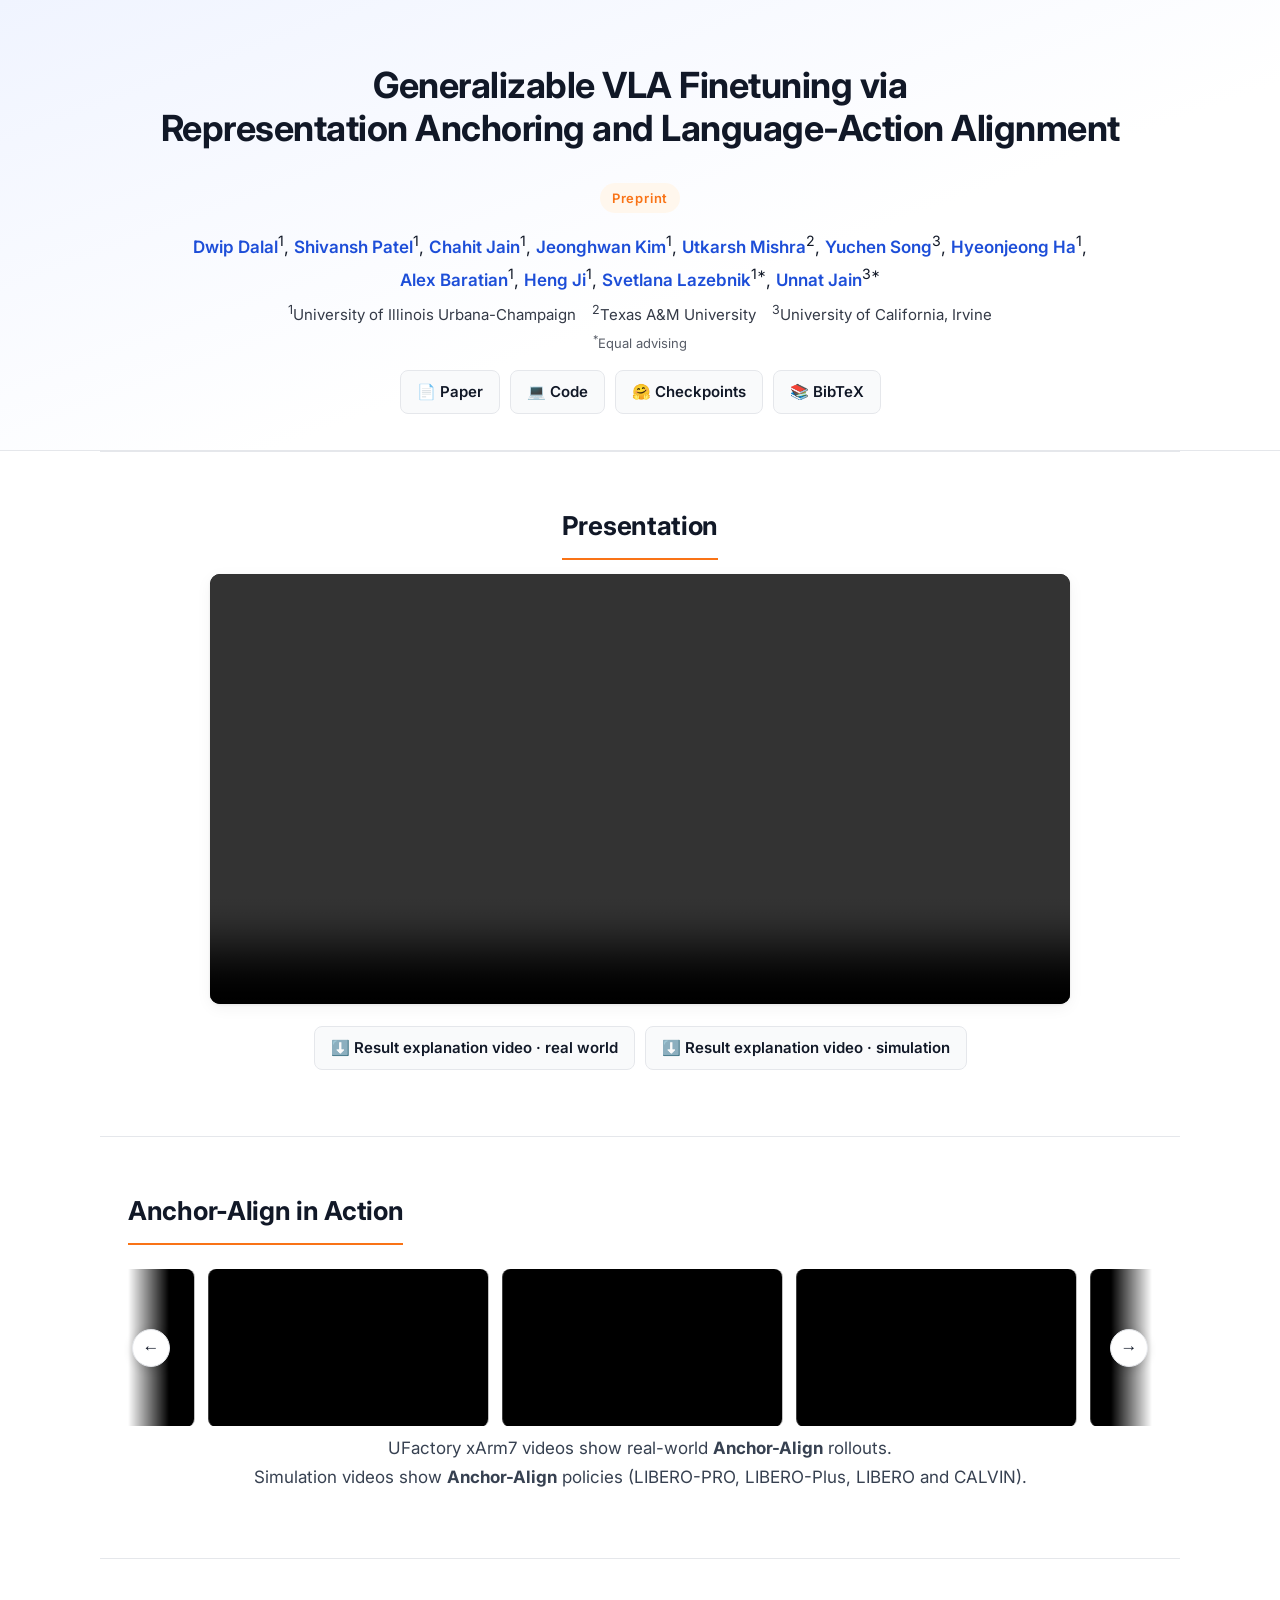
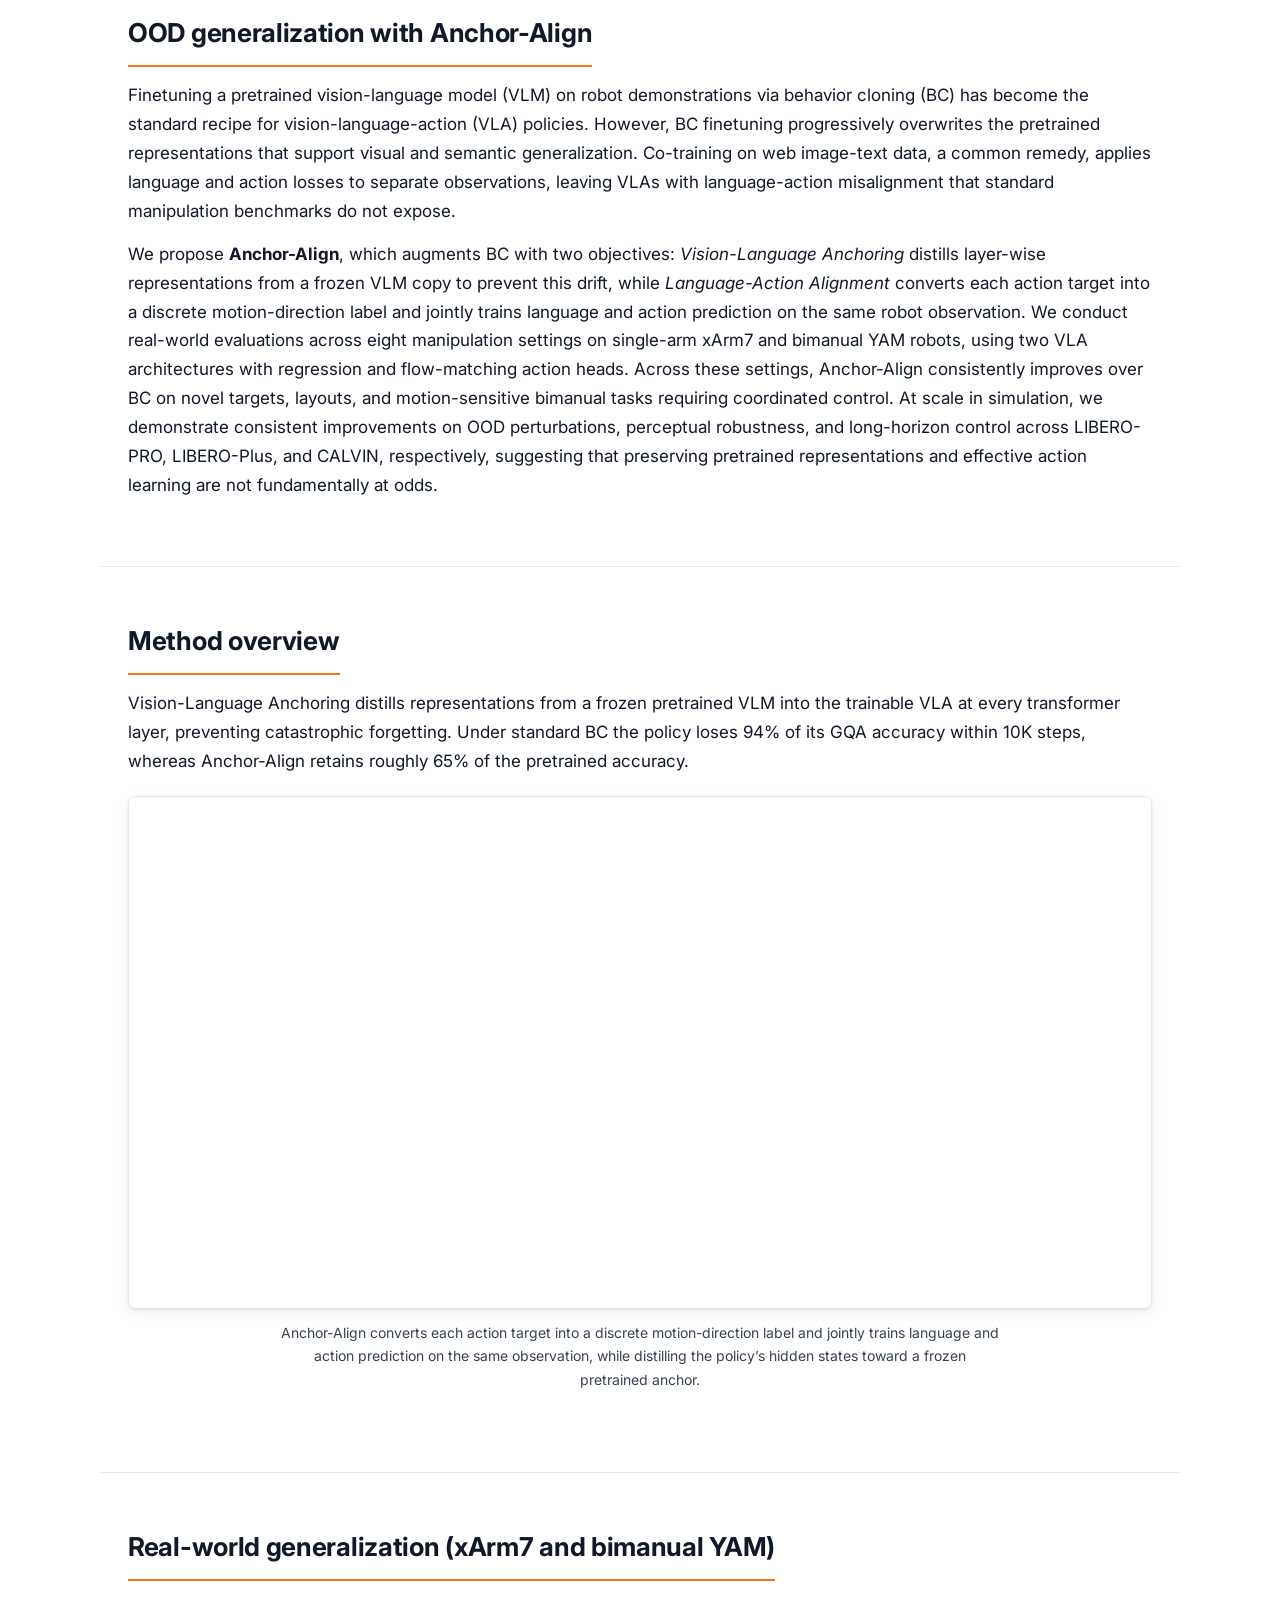
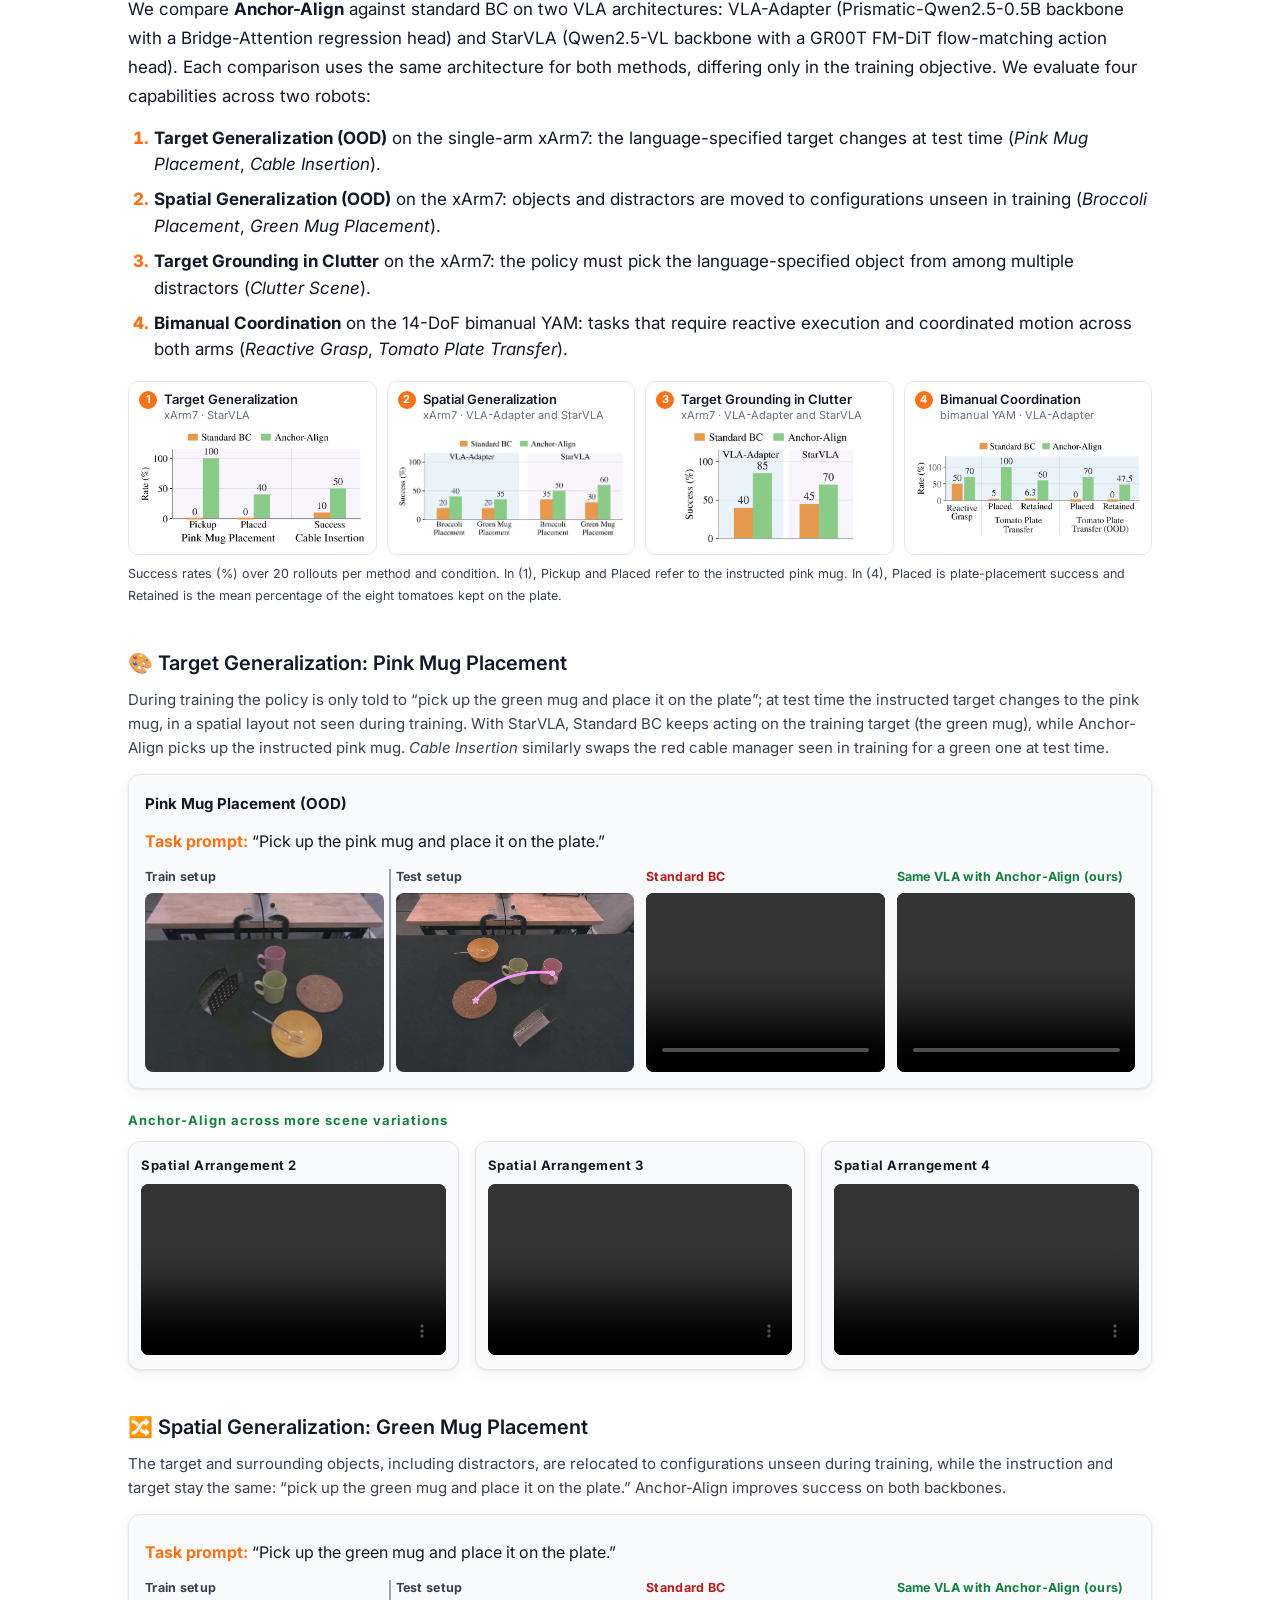
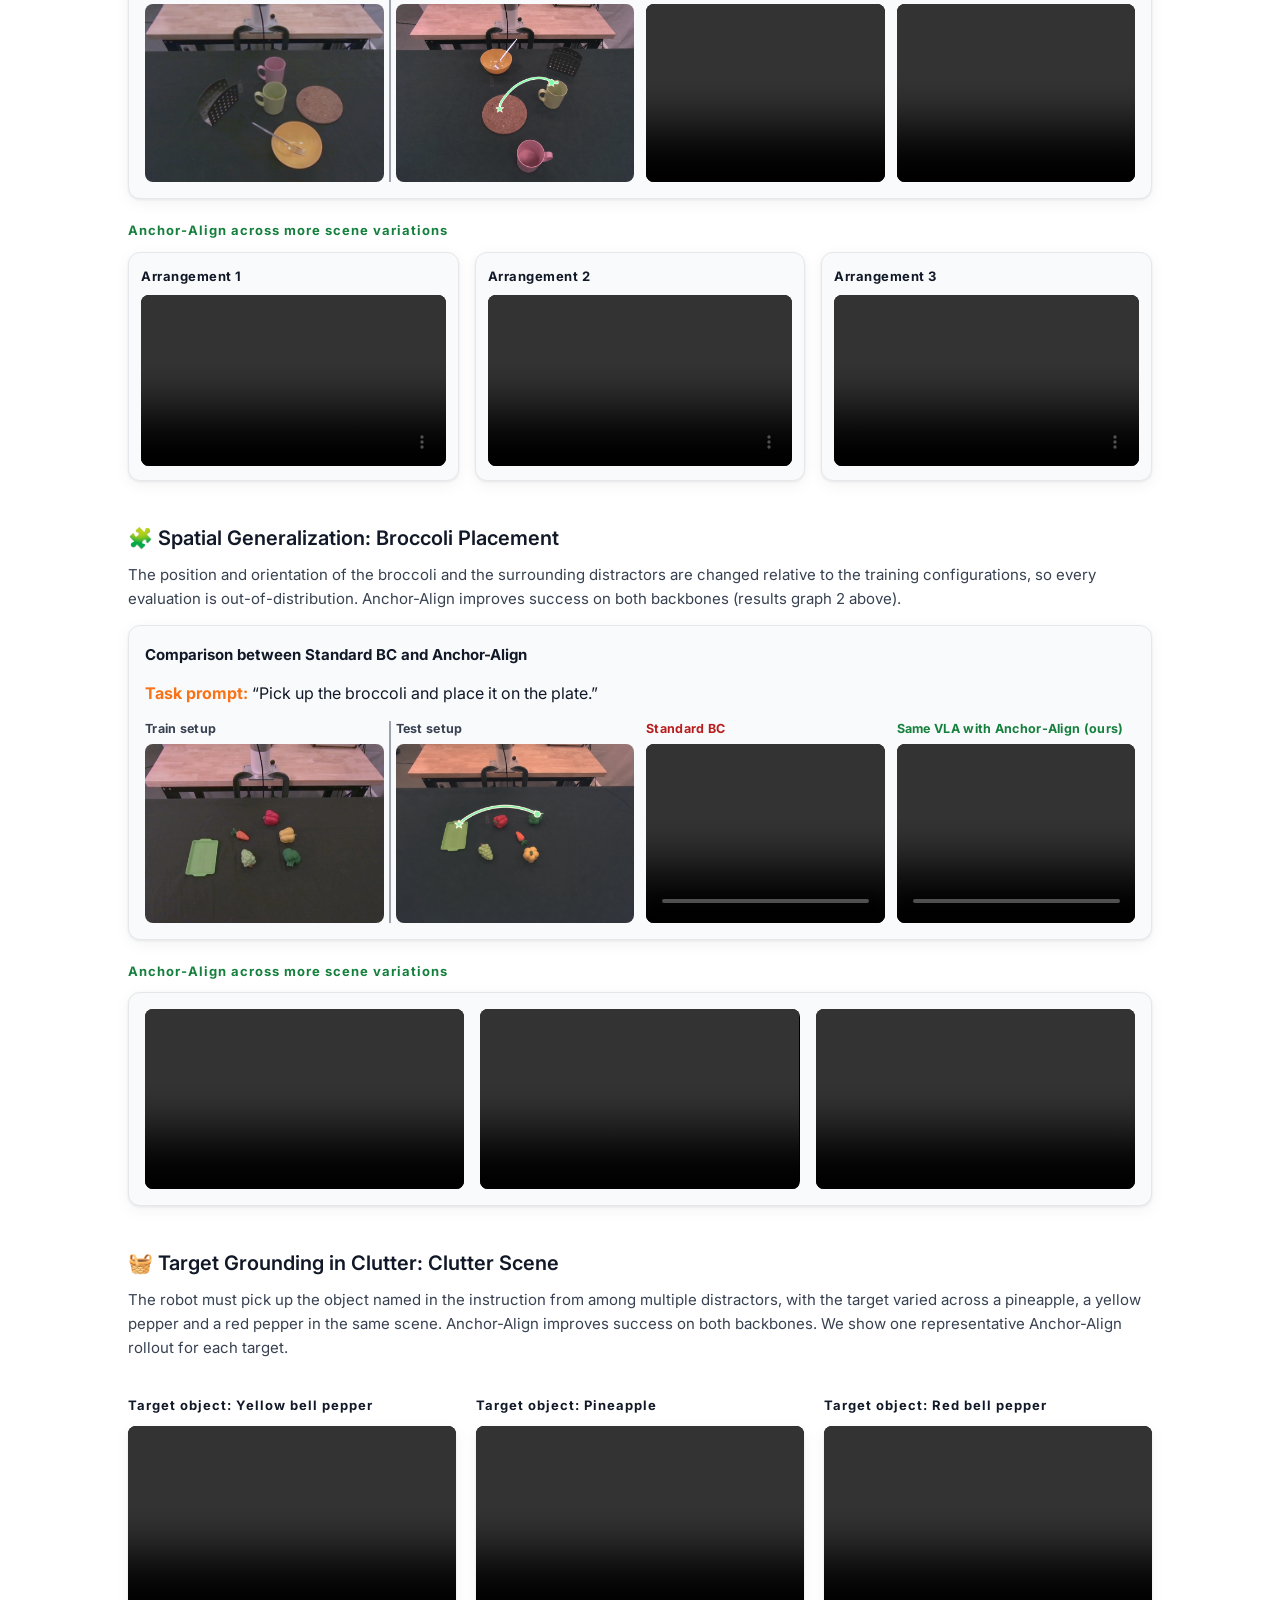
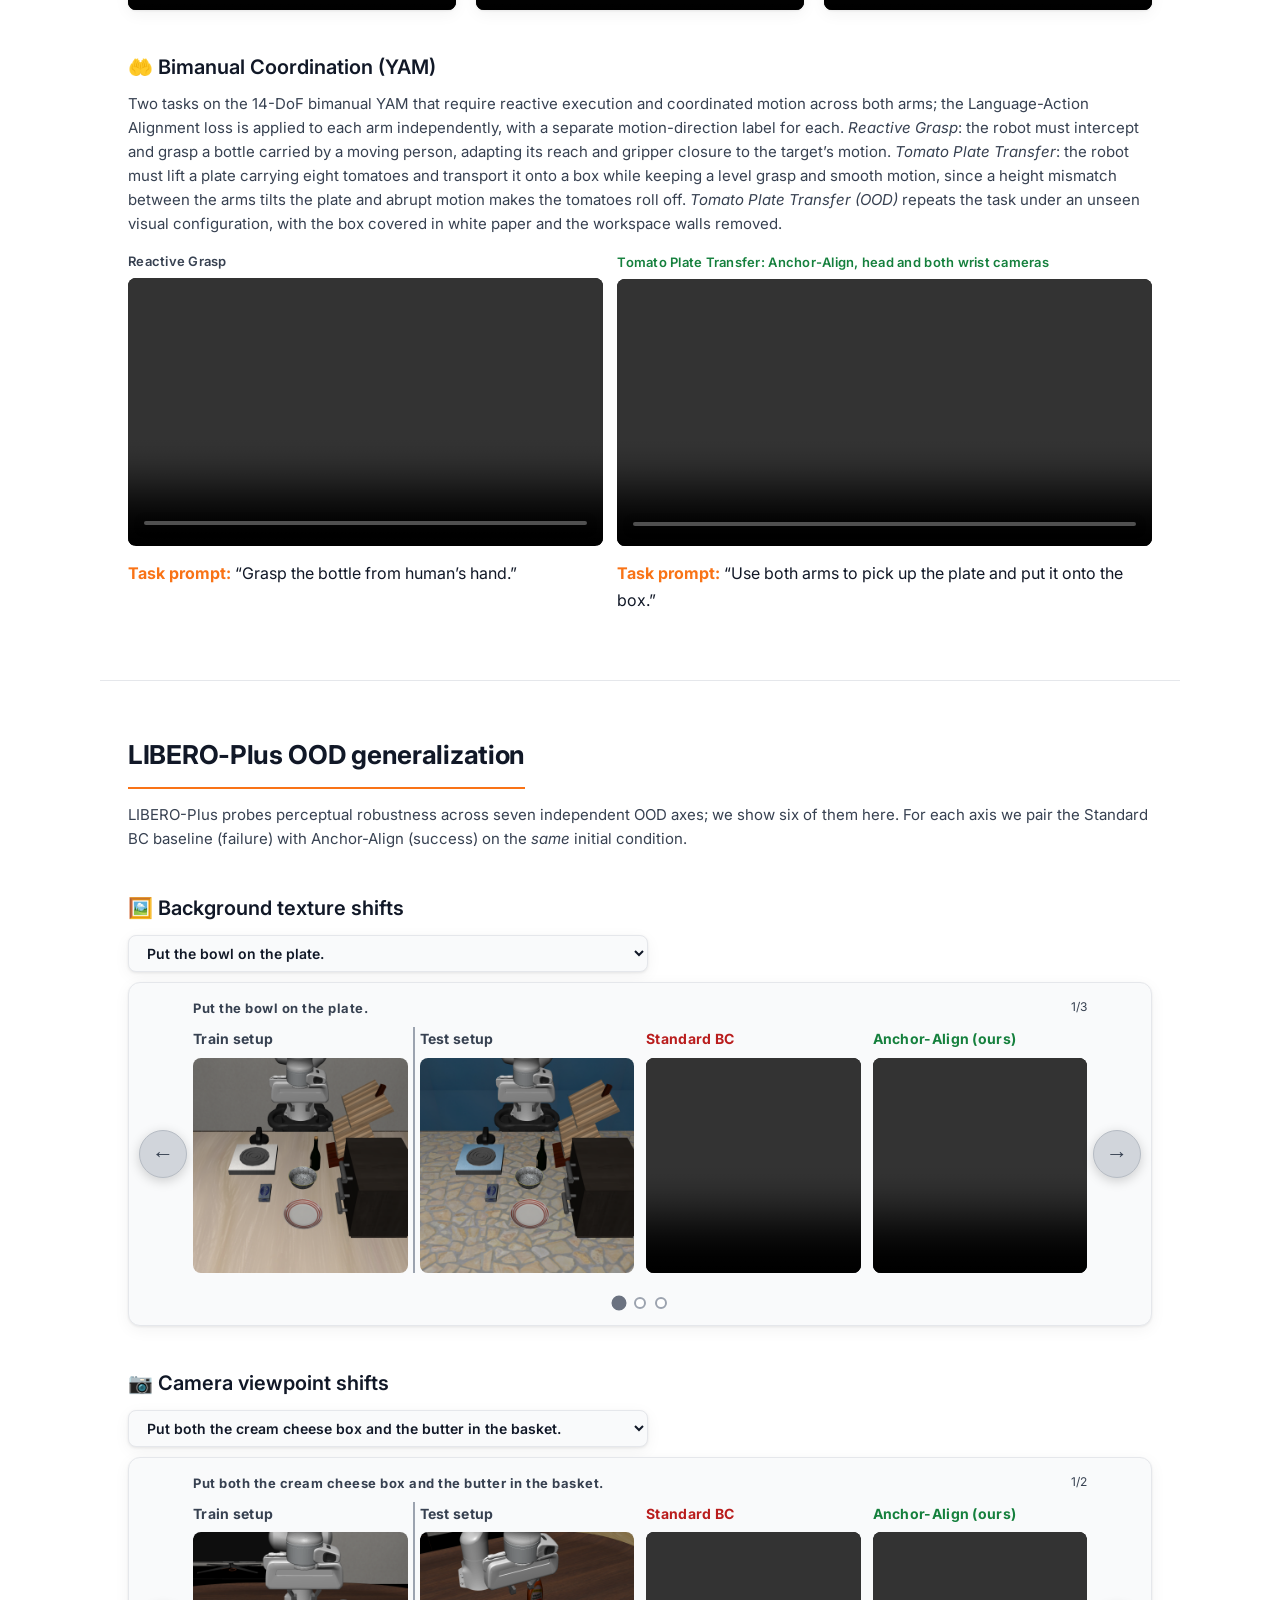
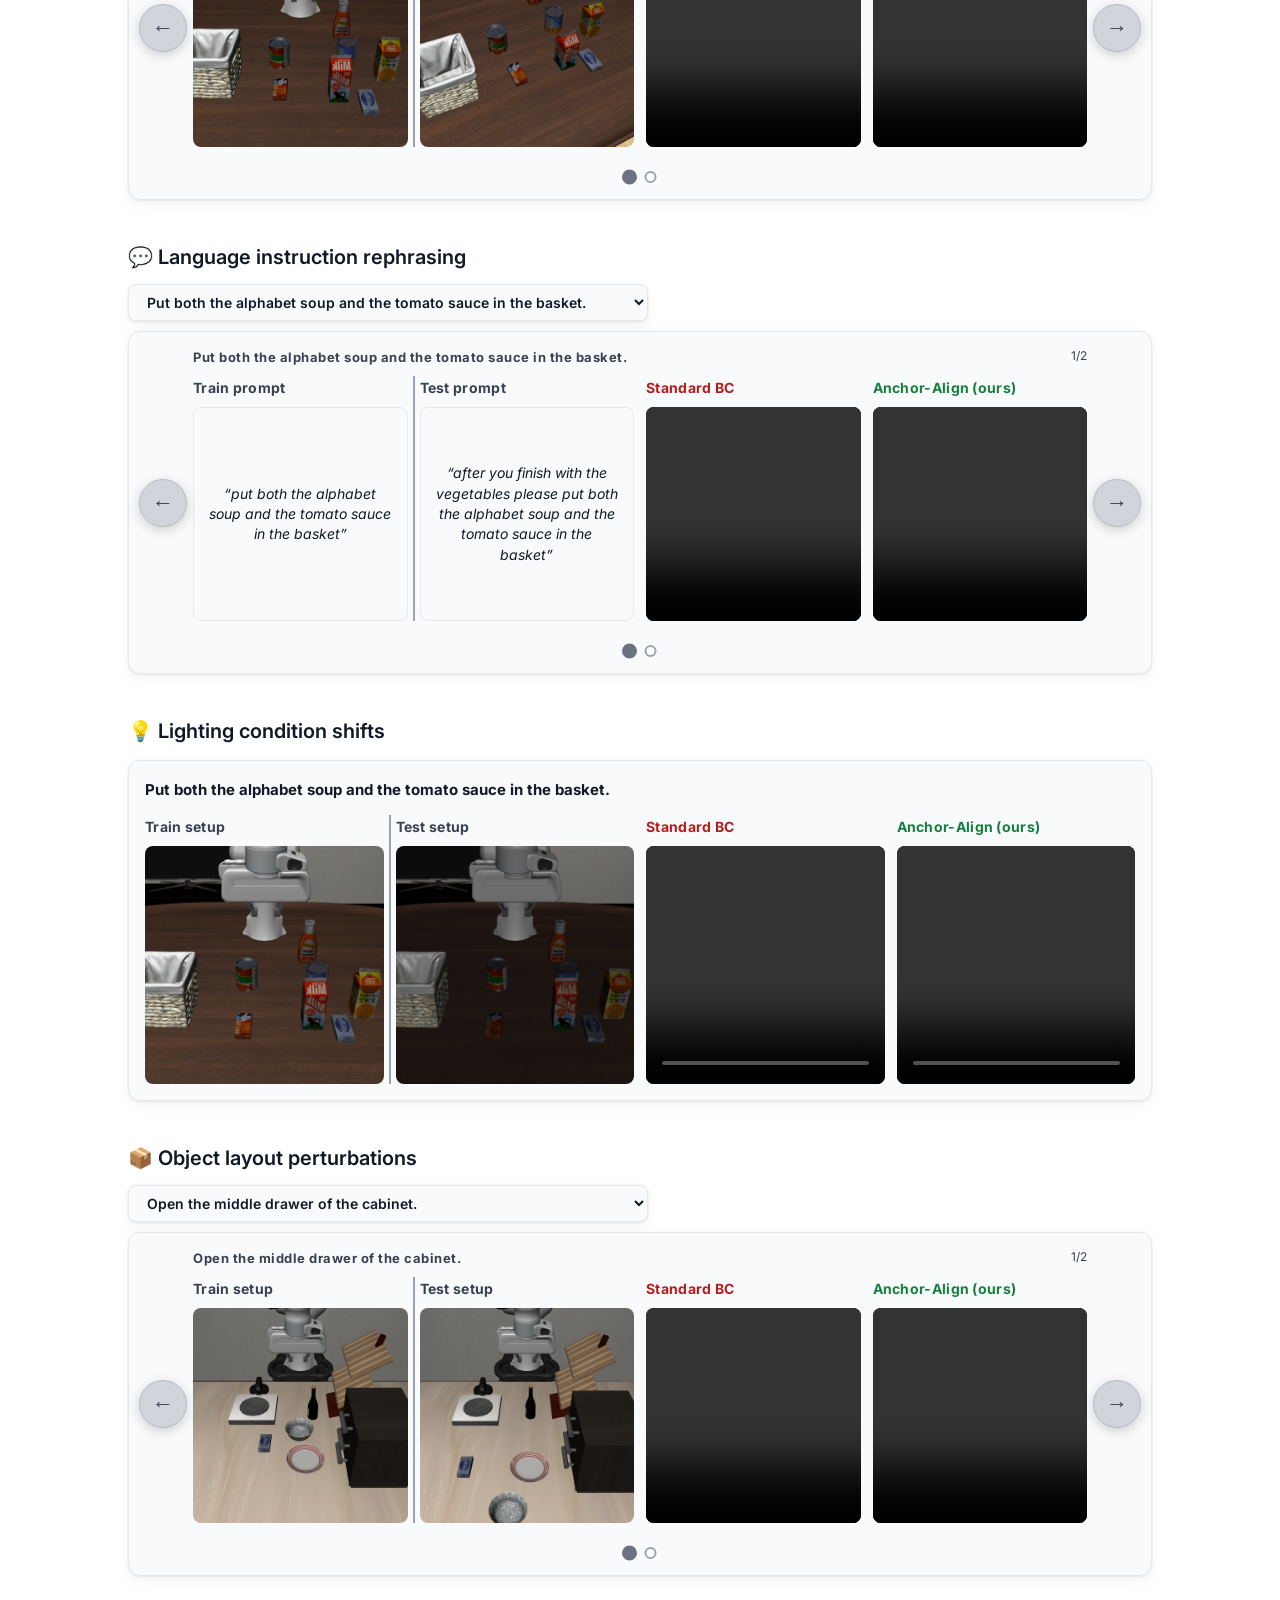
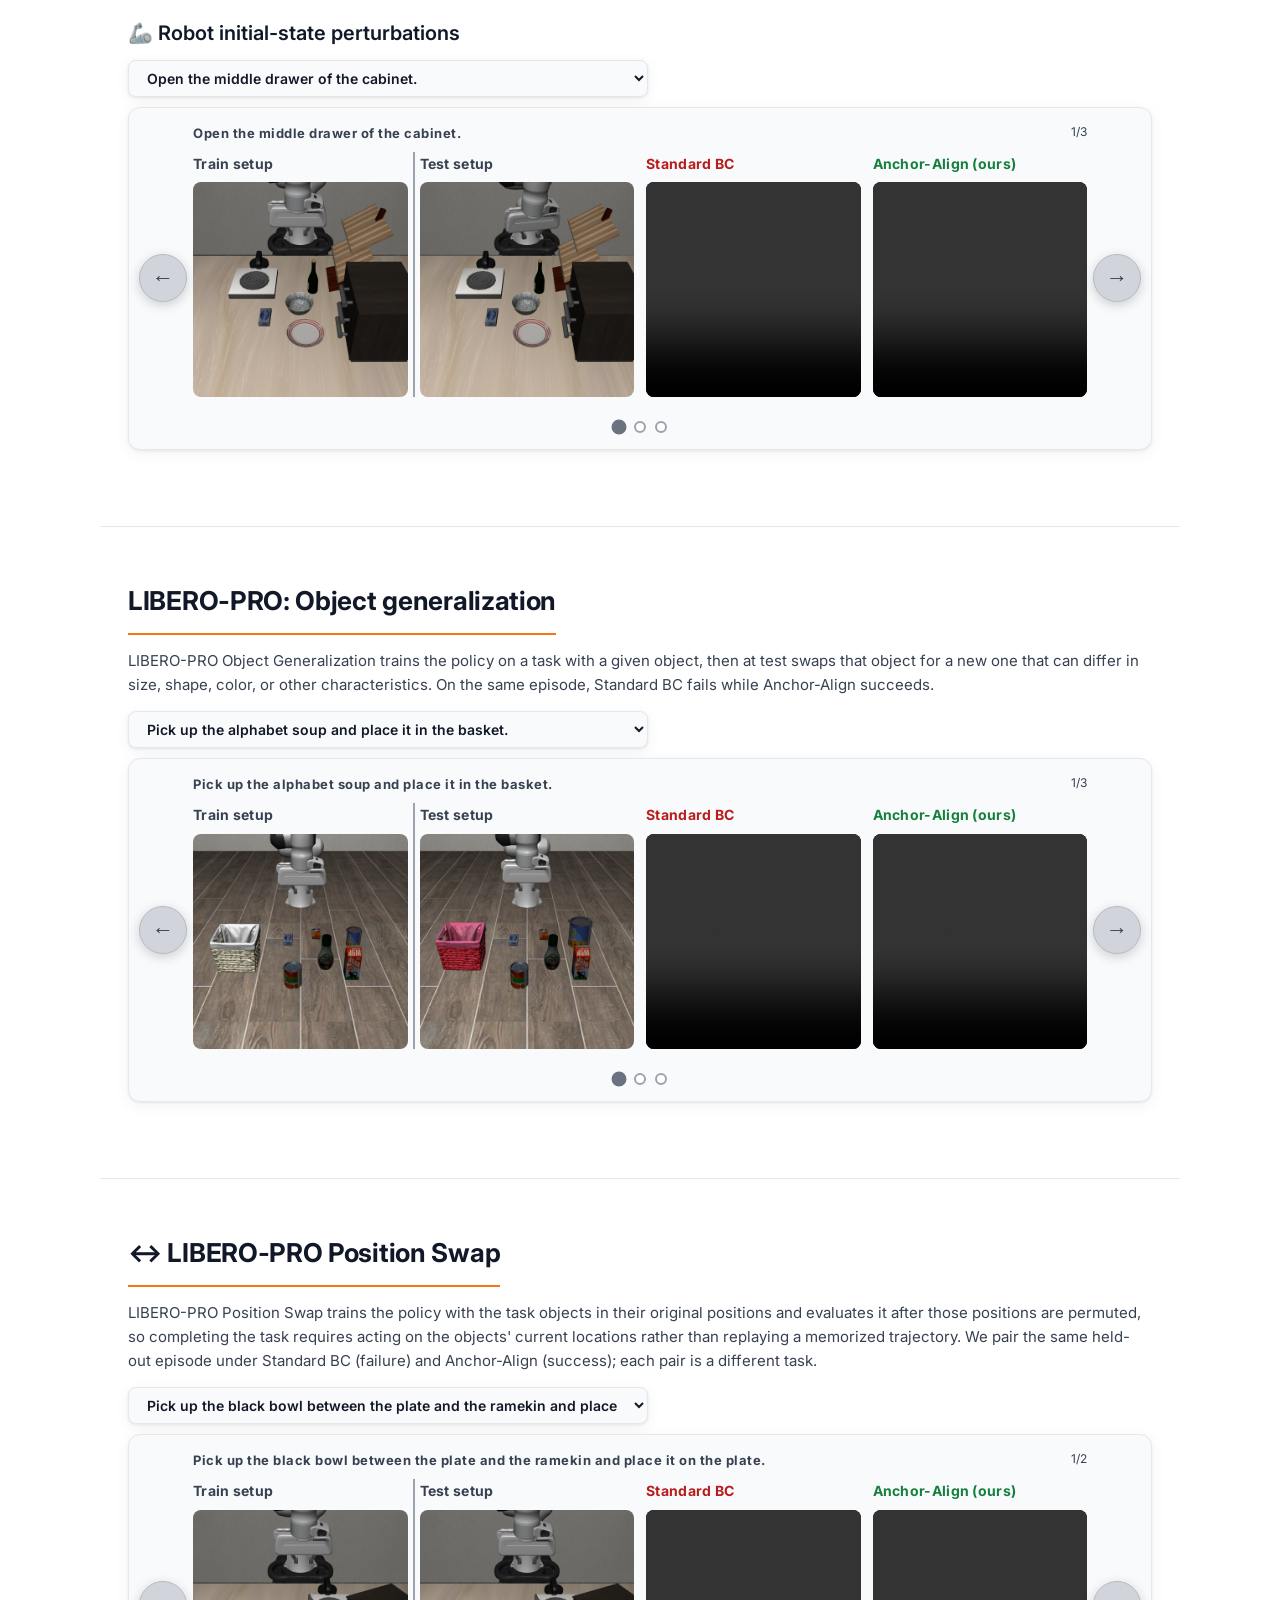
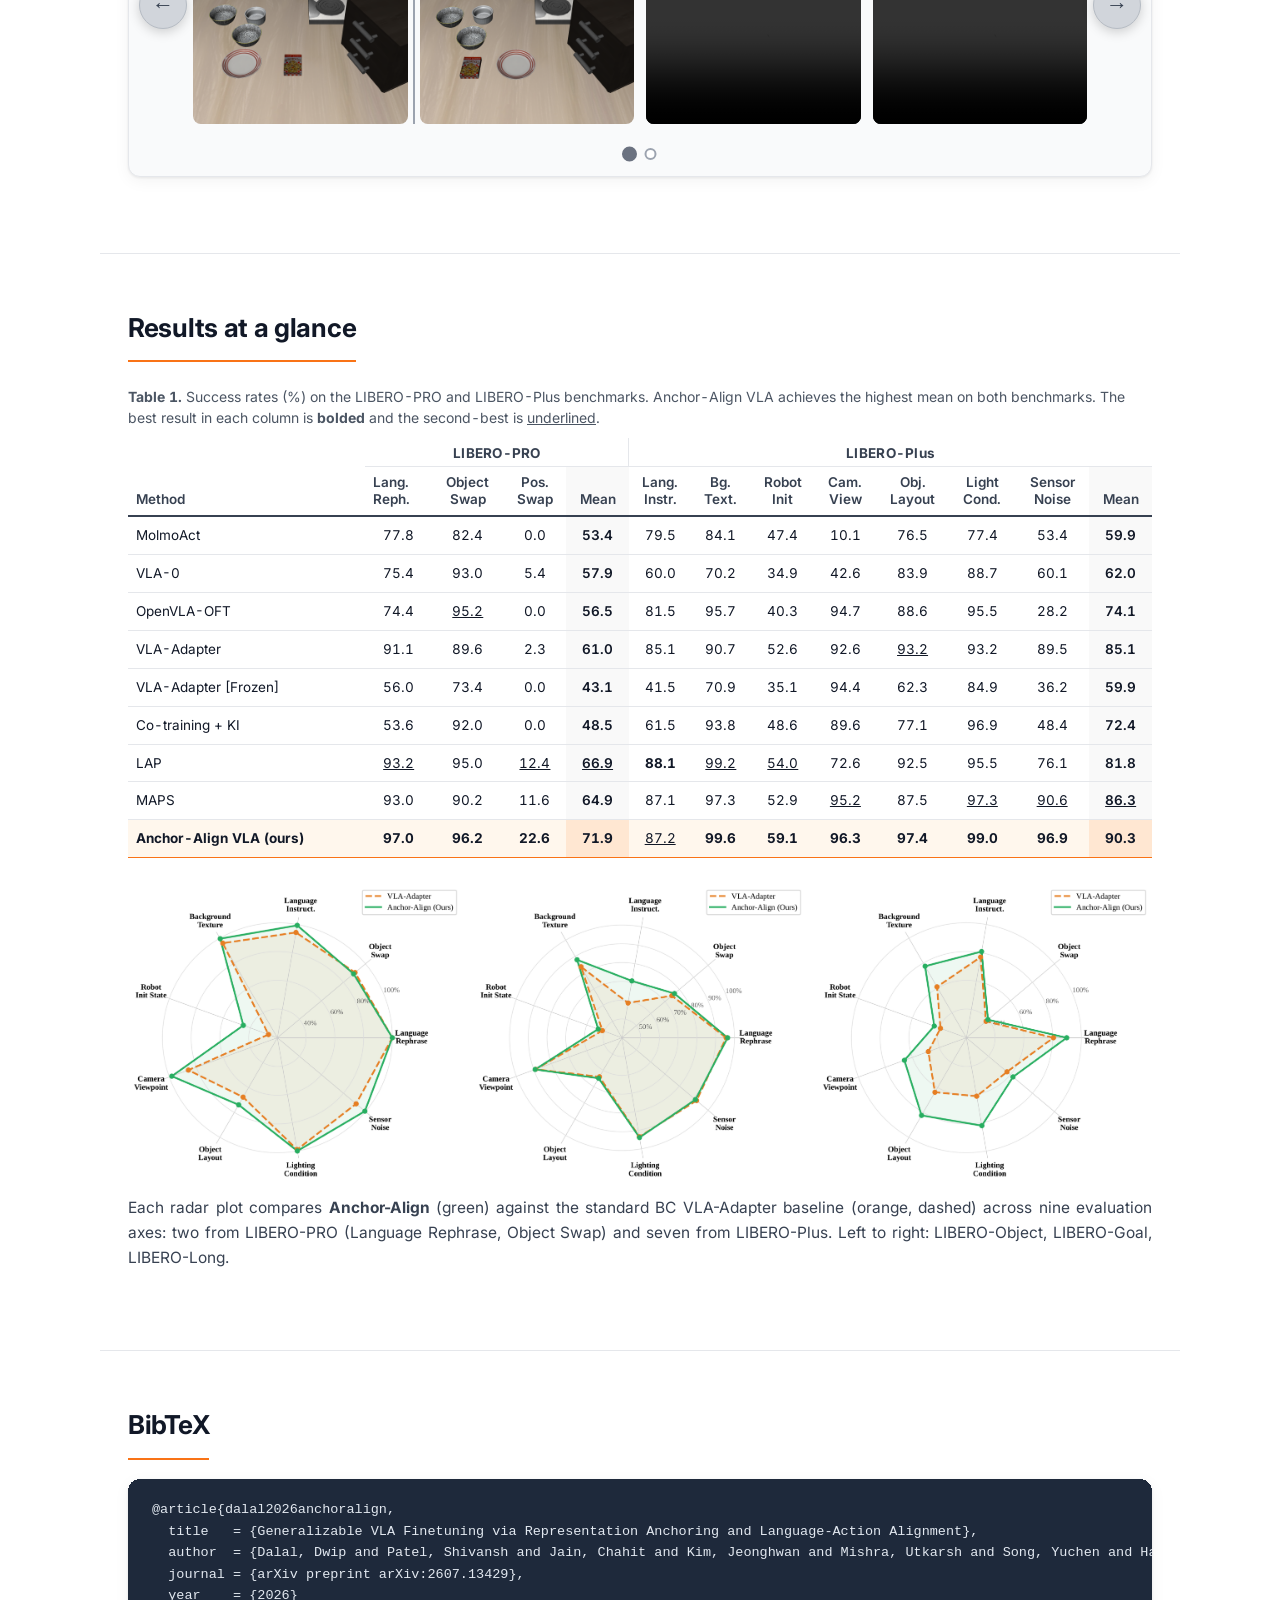
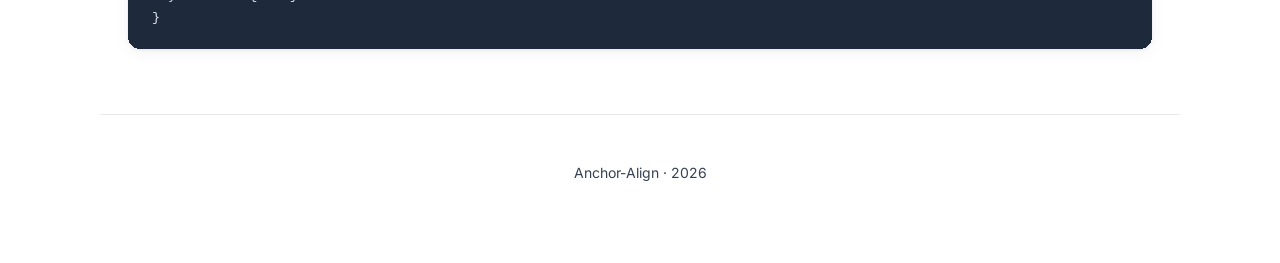
==== commit 93dc61f3: "Put each YAM task prompt under its own video; trim the broccoli gallery to 3 clips - Reactive Grasp " ====
--- a/index.html
+++ b/index.html
@@ -505,11 +505,13 @@
 <div class="vid-box">
 <div class="grid grid-2x3">
 <figure class="bare-vid"><video class="vid" muted loop playsinline preload="none" controls data-speed="2" data-src="static/videos/realworld/compositional_broccoli/align_trial1.mp4"></video></figure>
+<figure class="bare-vid"><video class="vid" muted loop playsinline preload="none" controls data-speed="2" data-src="static/videos/realworld/compositional_broccoli/align_trial7.mp4"></video></figure>
+<figure class="bare-vid"><video class="vid" muted loop playsinline preload="none" controls data-speed="2" data-src="static/videos/realworld/compositional_broccoli/align_trial16.mp4"></video></figure>
+<!-- extra broccoli clips, hidden for now (slower or a layout close to the comparison above; uncomment to restore):
 <figure class="bare-vid"><video class="vid" muted loop playsinline preload="none" controls data-speed="2" data-src="static/videos/realworld/compositional_broccoli/align_trial4.mp4"></video></figure>
-<figure class="bare-vid"><video class="vid" muted loop playsinline preload="none" controls data-speed="2" data-src="static/videos/realworld/compositional_broccoli/align_trial7.mp4"></video></figure>
 <figure class="bare-vid"><video class="vid" muted loop playsinline preload="none" controls data-speed="2" data-src="static/videos/realworld/compositional_broccoli/align_trial10.mp4"></video></figure>
 <figure class="bare-vid"><video class="vid" muted loop playsinline preload="none" controls data-speed="2" data-src="static/videos/realworld/compositional_broccoli/align_trial12.mp4"></video></figure>
-<figure class="bare-vid"><video class="vid" muted loop playsinline preload="none" controls data-speed="2" data-src="static/videos/realworld/compositional_broccoli/align_trial16.mp4"></video></figure>
+-->
 </div>
 </div>
 <h3 id="rw-clutter" class="sub">🧺 Target Grounding in Clutter: Clutter Scene</h3>
@@ -540,8 +542,9 @@
     <figcaption class="evalh ours">Tomato Plate Transfer: Anchor-Align, head and both wrist cameras</figcaption>
     <video class="vid vid-native" muted loop playsinline preload="none" controls data-speed="2" data-src="static/videos/realworld/tomato_plate_transfer/aa_ep2_three_views.mp4"></video>
   </figure>
-</div>
-<p class="task-prompt" style="font-size:13px;margin-top:6px"><span class="prompt-label">Tomato Plate Transfer prompt:</span> &ldquo;Use both arms to pick up the plate and put it onto the box.&rdquo;</p>
+  <p class="task-prompt rw-motion-prompt"><span class="prompt-label">Task prompt:</span> &ldquo;Grasp the bottle from human&rsquo;s hand.&rdquo;</p>
+  <p class="task-prompt rw-motion-prompt"><span class="prompt-label">Task prompt:</span> &ldquo;Use both arms to pick up the plate and put it onto the box.&rdquo;</p>
+</div>
 
 </section>
 
--- a/static/style.css
+++ b/static/style.css
@@ -861,8 +861,17 @@
 .vid.vid-native { aspect-ratio: 1444 / 720; object-fit: contain; }
 
 /* YAM videos side by side at equal height: 16:9 (Reactive Grasp) next to 2:1 (Tomato Plate Transfer) */
-.rw-motion-row { display: grid; grid-template-columns: 1fr 1.125fr; gap: 14px; align-items: end; margin-top: 10px; }
+.rw-motion-row { display: grid; grid-template-columns: 1fr 1.125fr; gap: 6px 14px; align-items: end; margin-top: 10px; }
 .rw-motion-vid { margin: 0; }
 .rw-motion-vid figcaption { margin: 0 0 6px; font-size: 13px; font-weight: 600; letter-spacing: .02em; color: var(--muted); }
 .rw-motion-vid figcaption.ours { color: #15803d; }
-@media (max-width: 720px) { .rw-motion-row { grid-template-columns: 1fr; } }
+/* each prompt sits in the row under its own video */
+.rw-motion-prompt { margin: 0; align-self: start; }
+@media (max-width: 720px) {
+  .rw-motion-row { grid-template-columns: 1fr; }
+  /* single column: put each prompt right after its video */
+  .rw-motion-row > :nth-child(1) { order: 1; }
+  .rw-motion-row > :nth-child(3) { order: 2; margin-bottom: 10px; }
+  .rw-motion-row > :nth-child(2) { order: 3; }
+  .rw-motion-row > :nth-child(4) { order: 4; }
+}
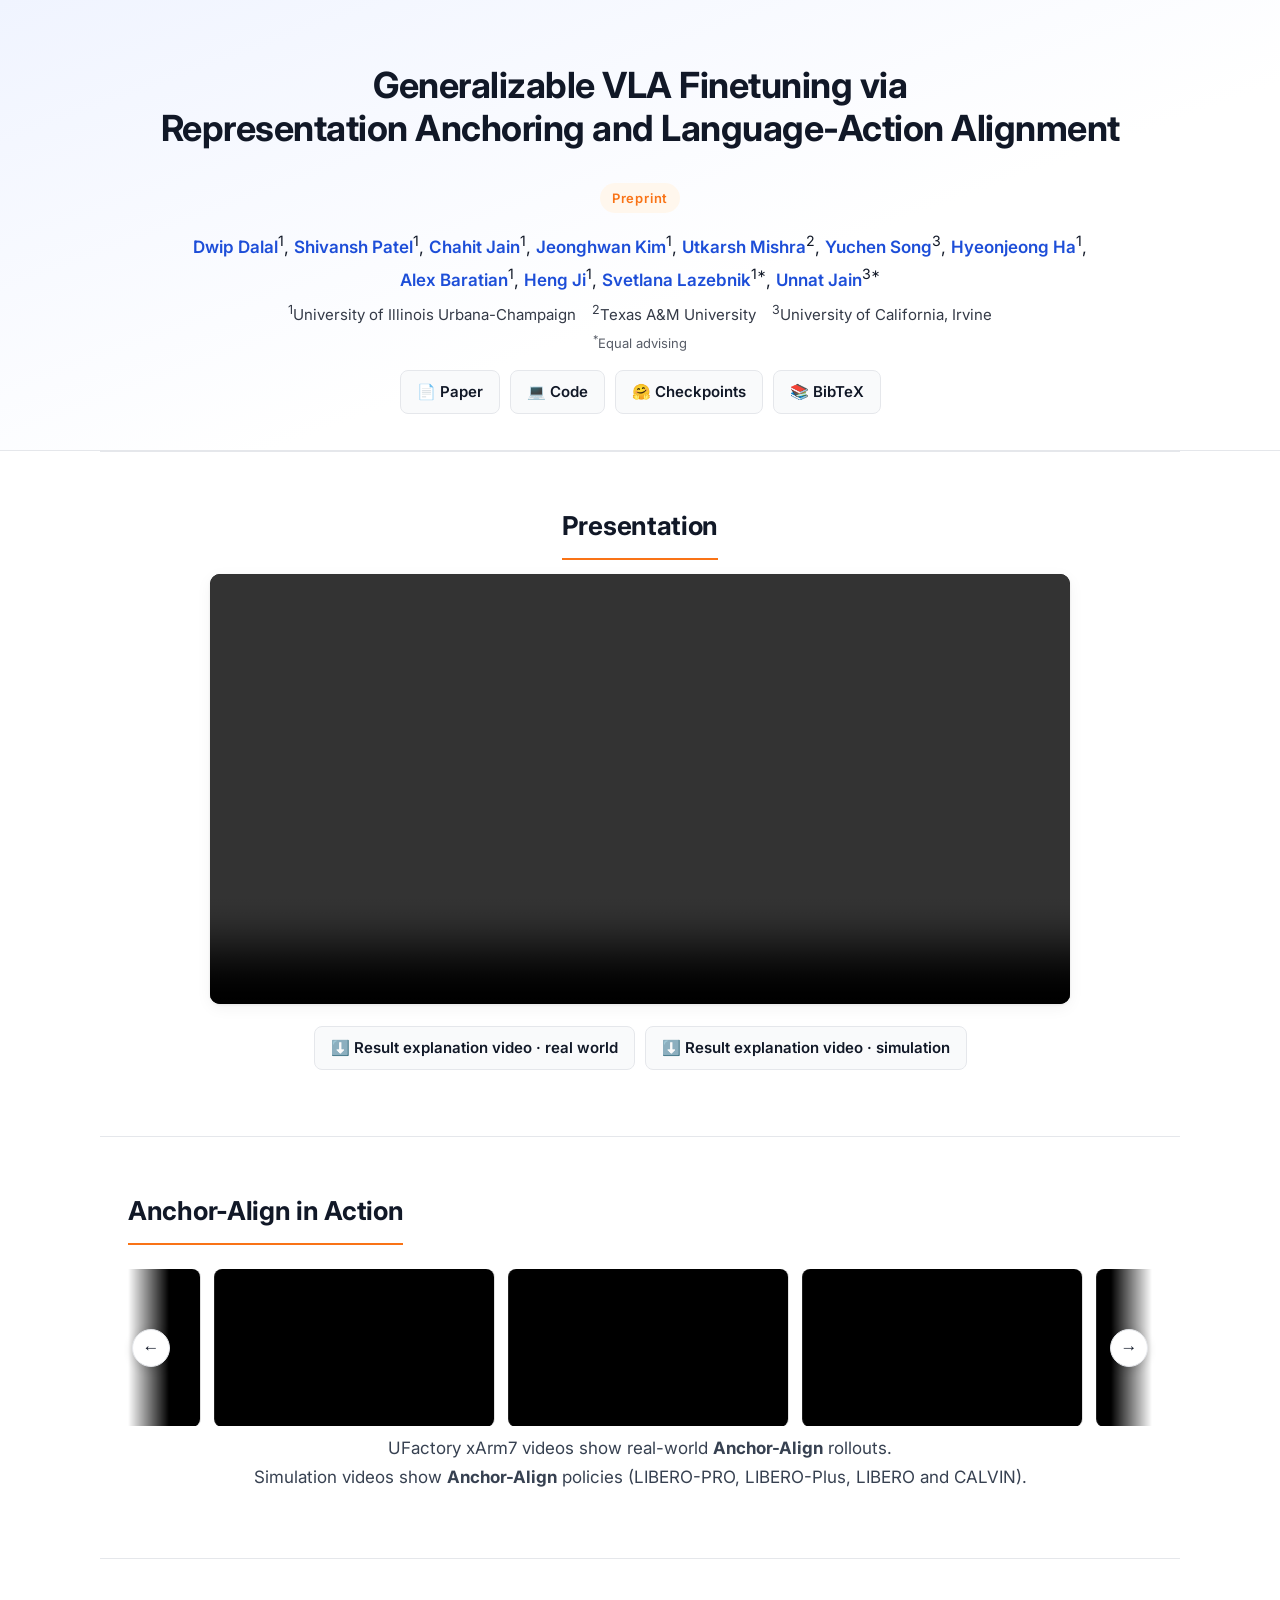
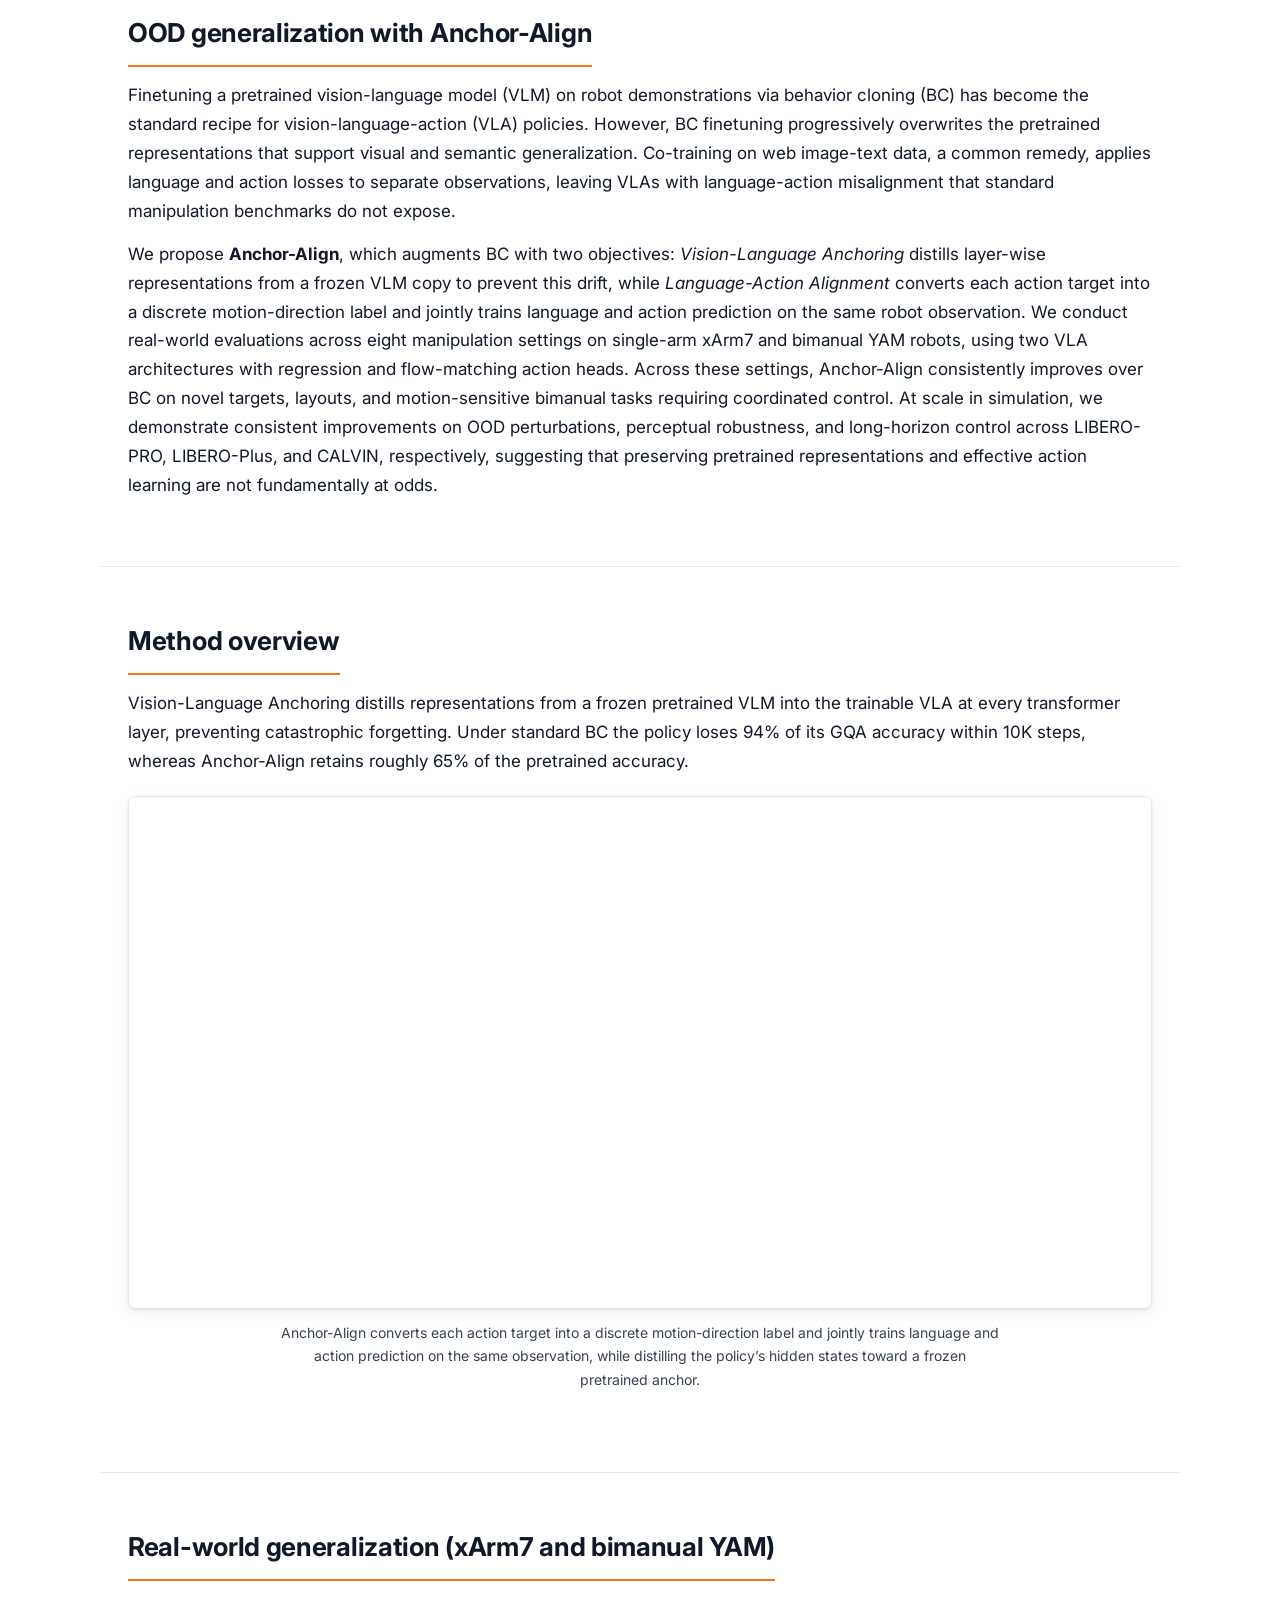
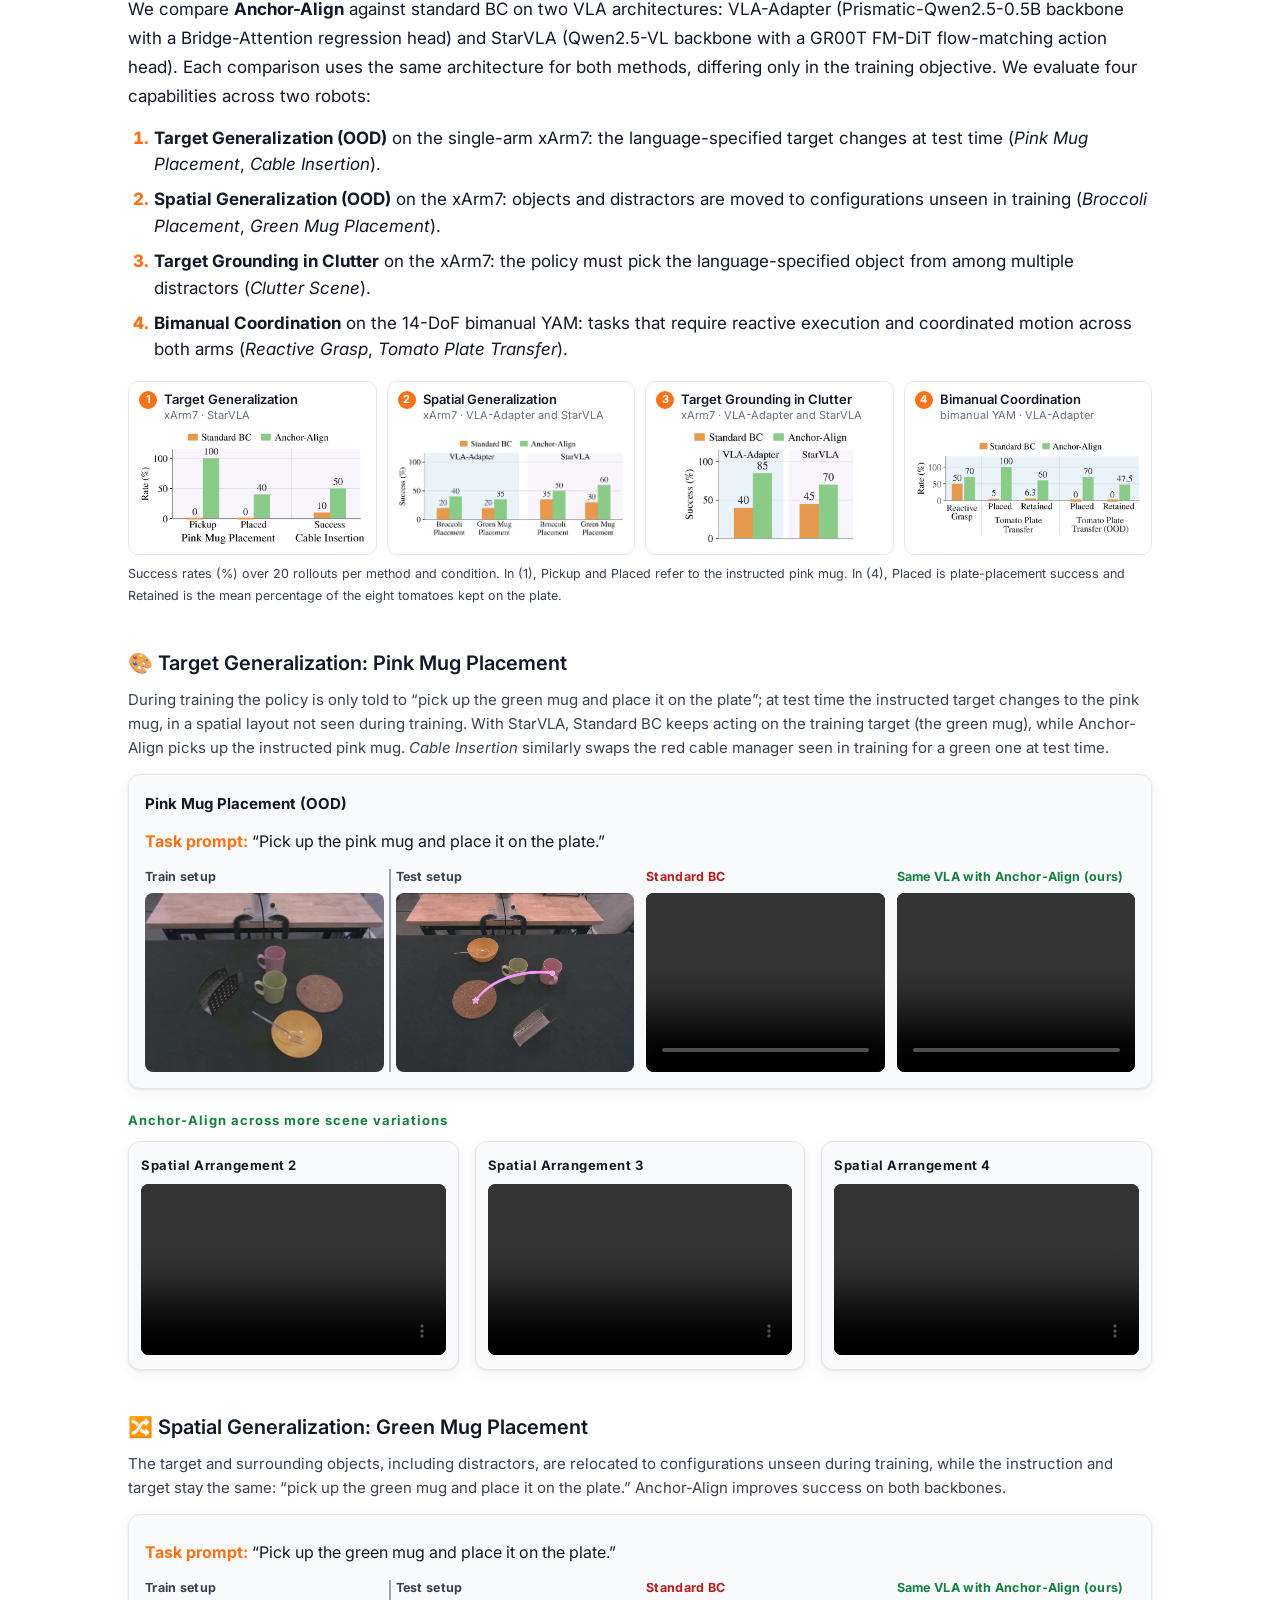
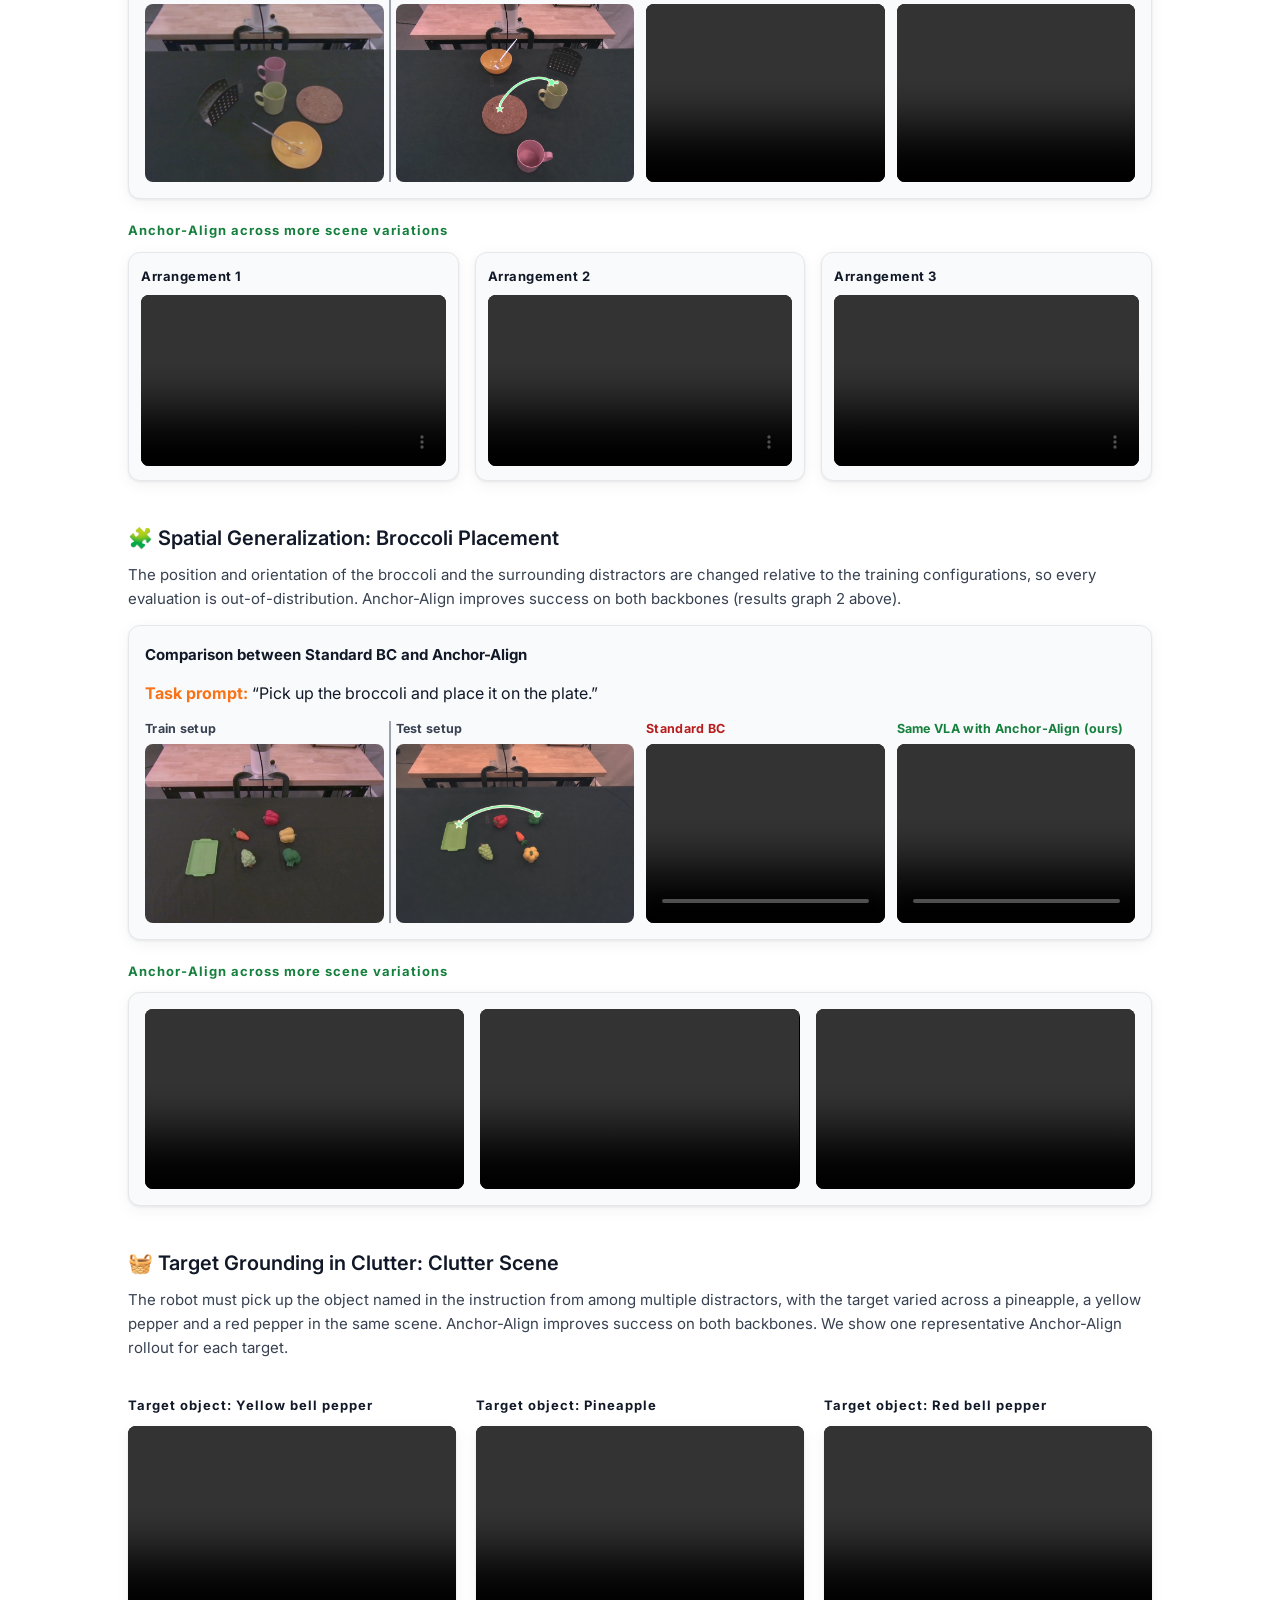
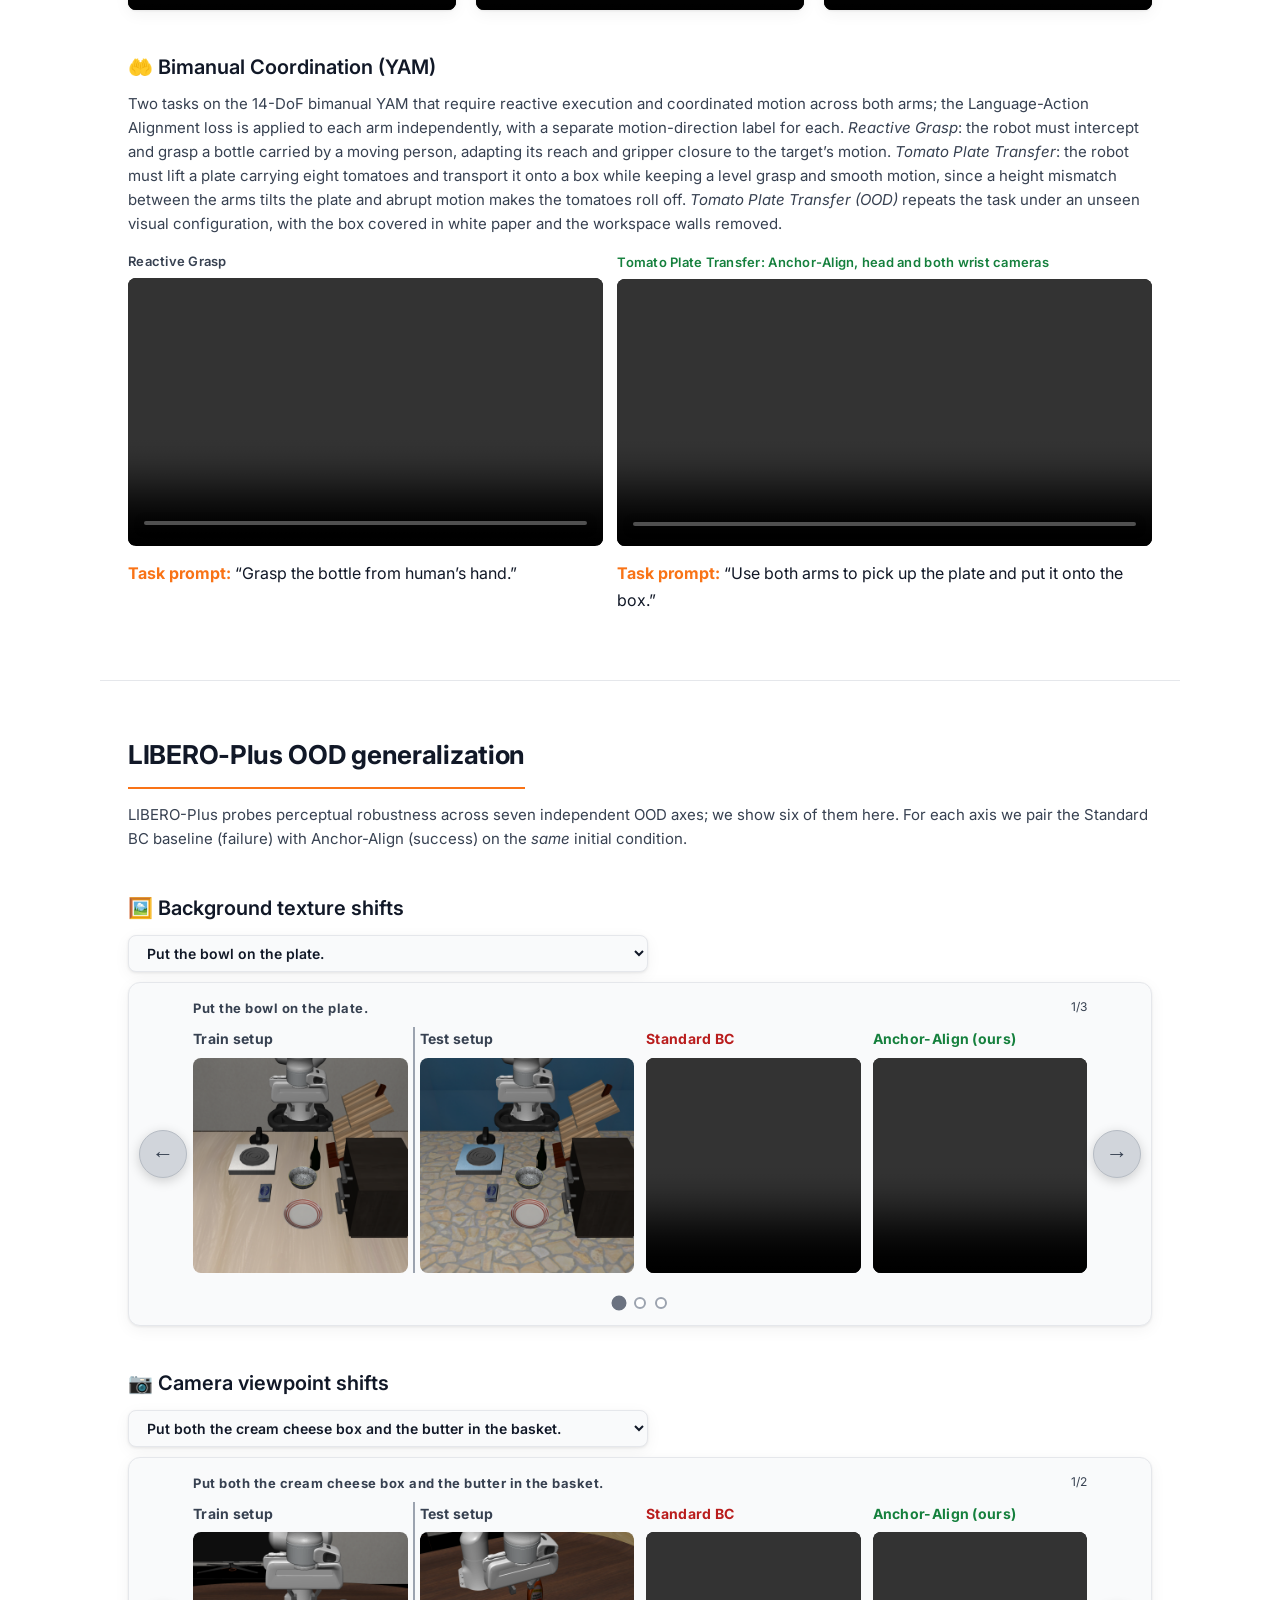
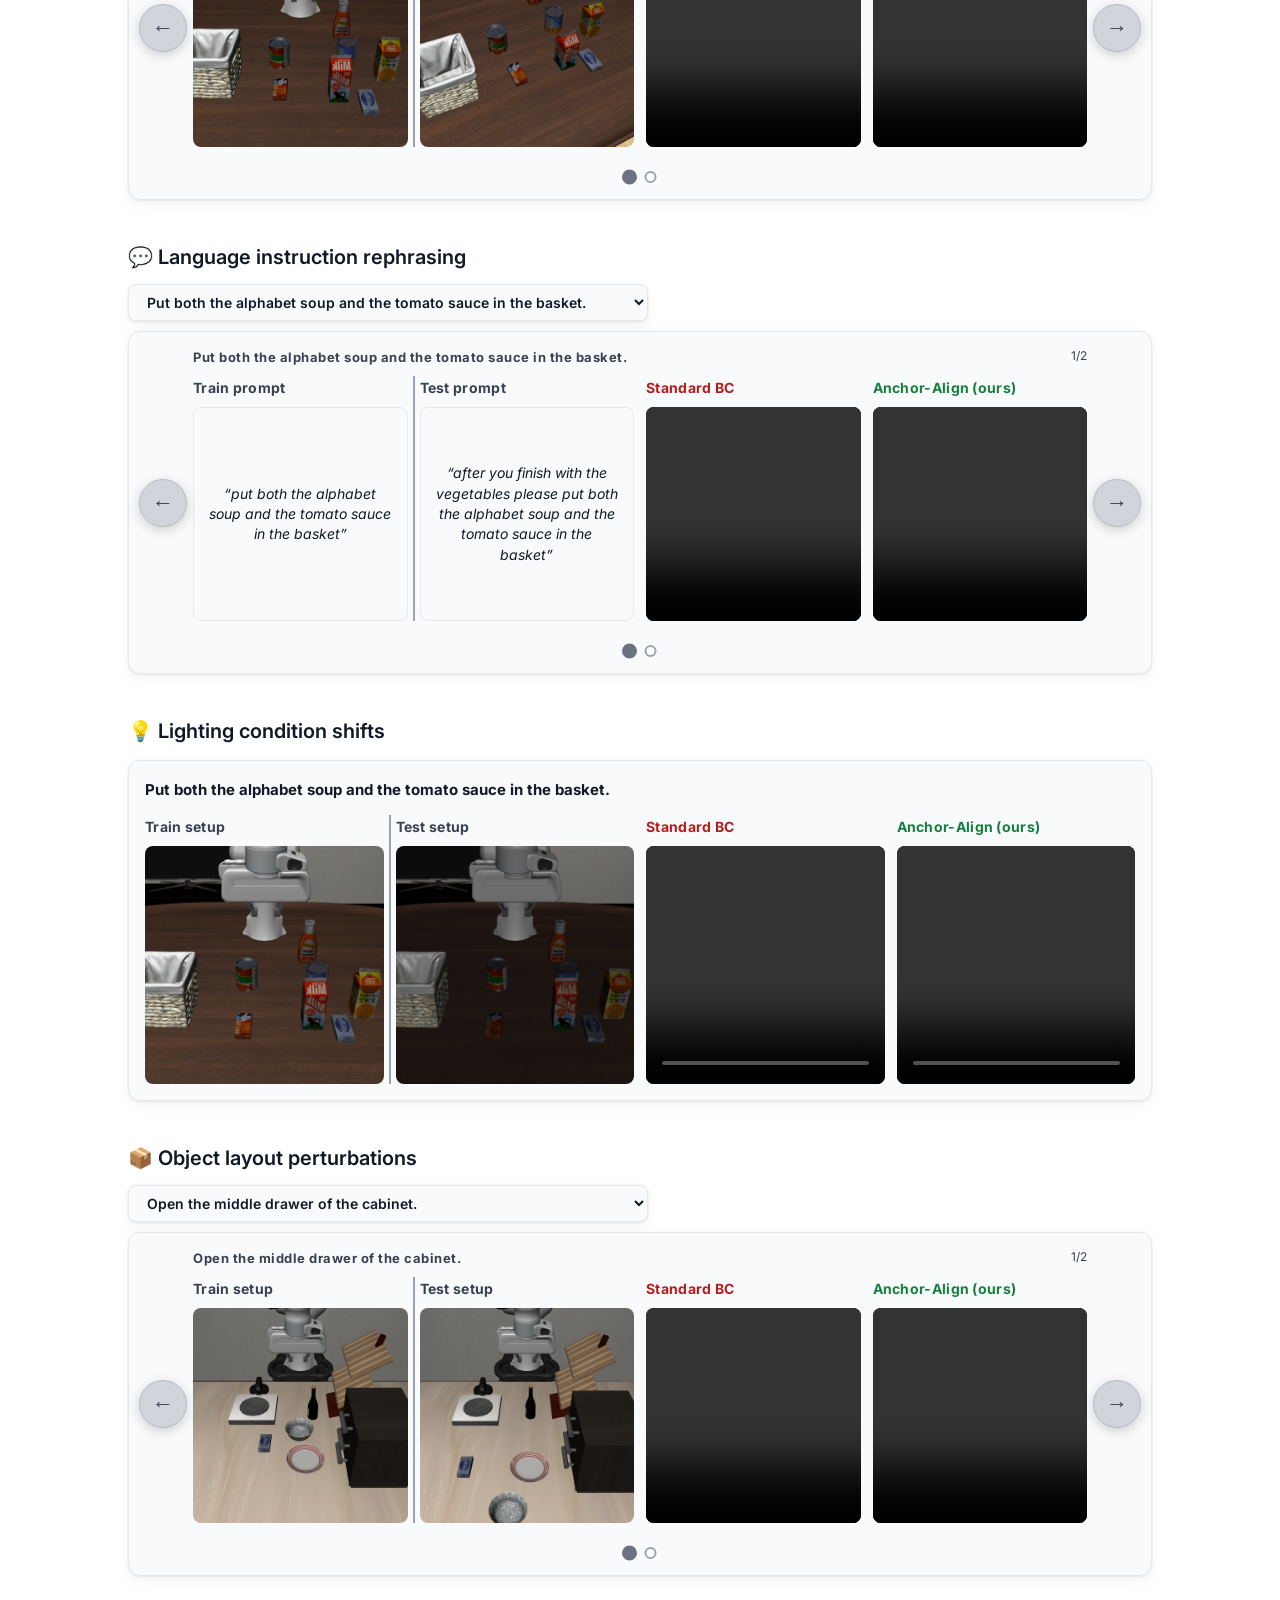
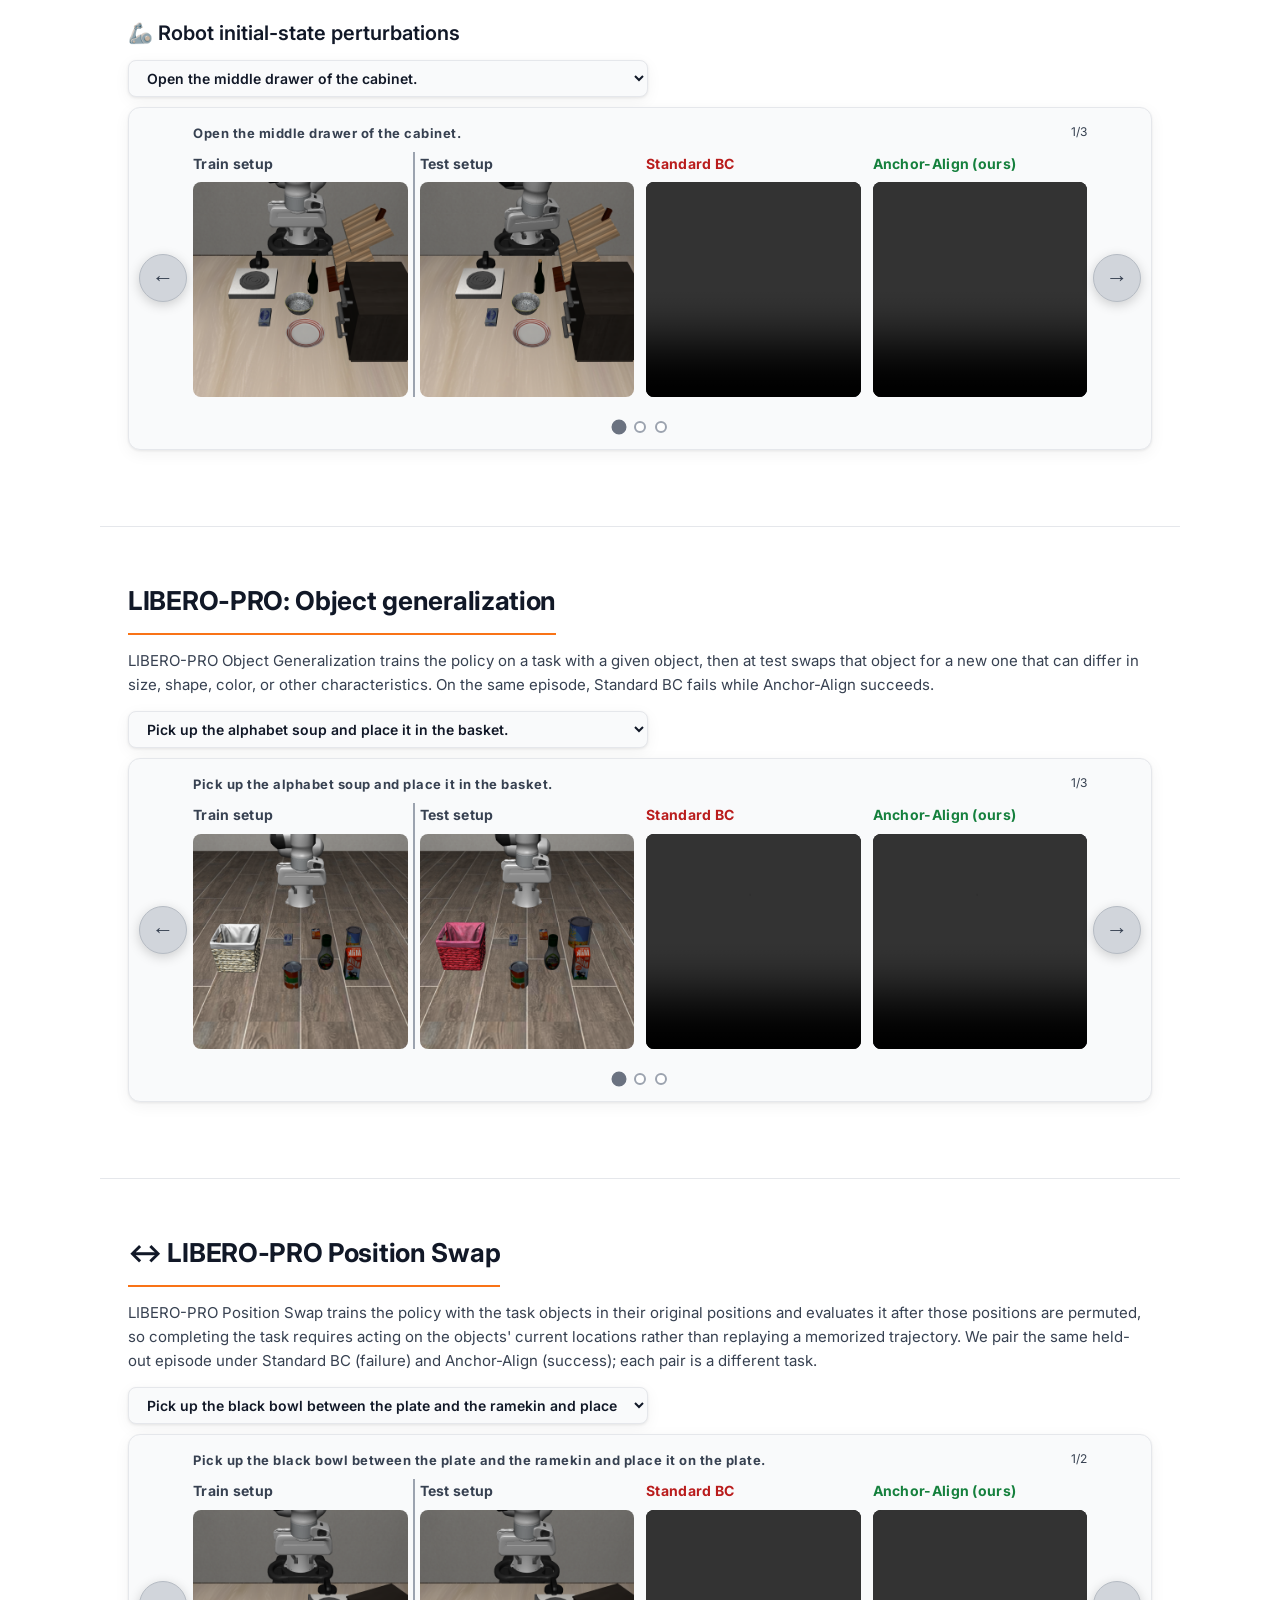
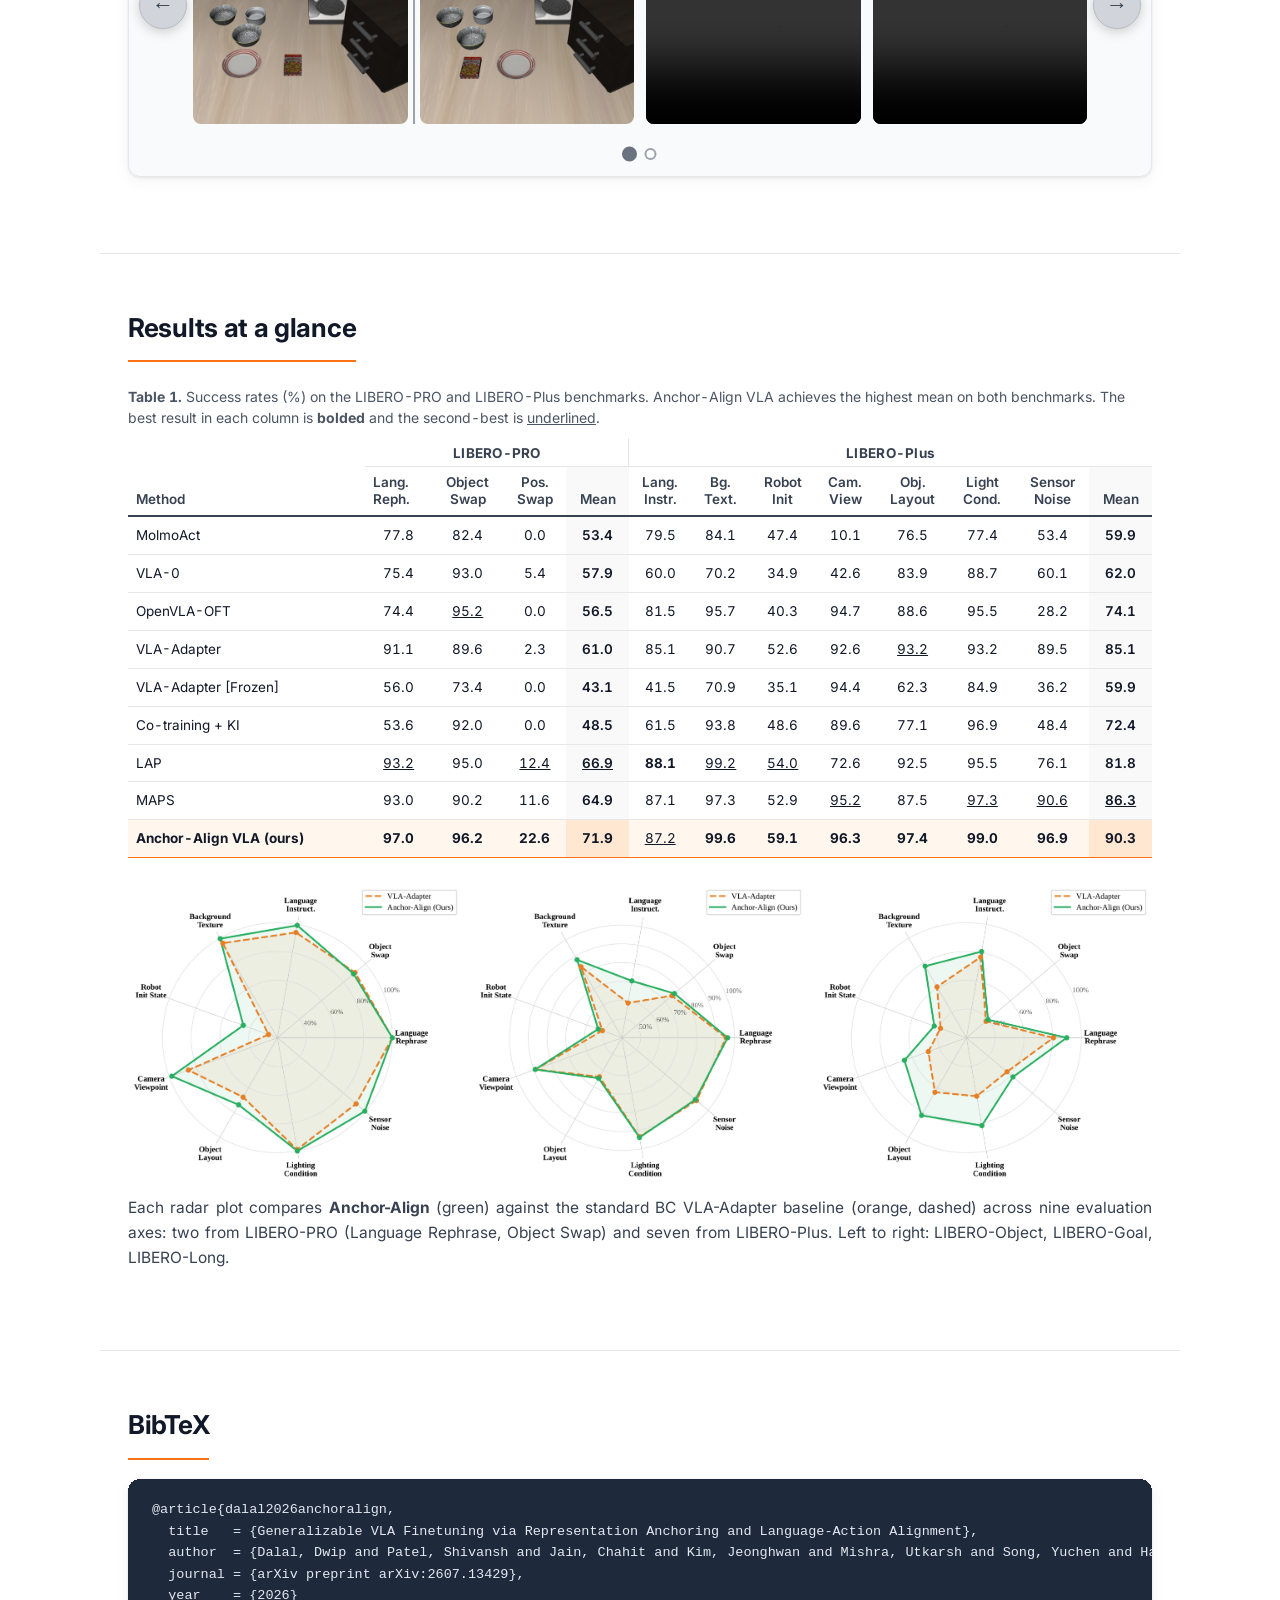
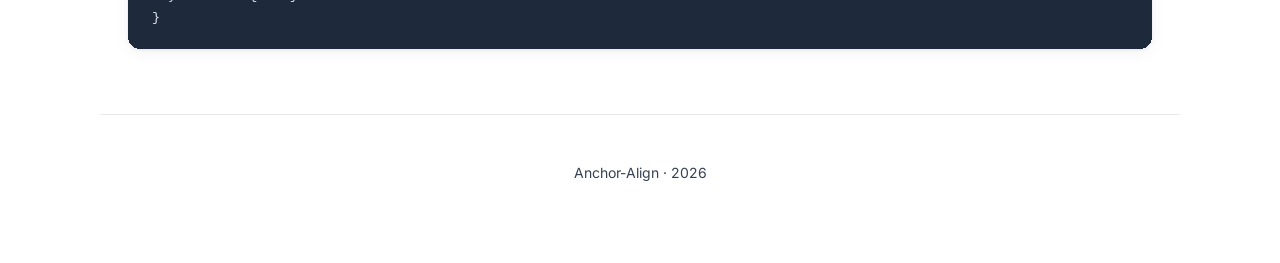
==== commit 233fc151: "Broccoli gallery: show trials 1, 4 and 16" ====
--- a/index.html
+++ b/index.html
@@ -505,10 +505,10 @@
 <div class="vid-box">
 <div class="grid grid-2x3">
 <figure class="bare-vid"><video class="vid" muted loop playsinline preload="none" controls data-speed="2" data-src="static/videos/realworld/compositional_broccoli/align_trial1.mp4"></video></figure>
+<figure class="bare-vid"><video class="vid" muted loop playsinline preload="none" controls data-speed="2" data-src="static/videos/realworld/compositional_broccoli/align_trial4.mp4"></video></figure>
+<figure class="bare-vid"><video class="vid" muted loop playsinline preload="none" controls data-speed="2" data-src="static/videos/realworld/compositional_broccoli/align_trial16.mp4"></video></figure>
+<!-- extra broccoli clips, hidden for now (uncomment to restore):
 <figure class="bare-vid"><video class="vid" muted loop playsinline preload="none" controls data-speed="2" data-src="static/videos/realworld/compositional_broccoli/align_trial7.mp4"></video></figure>
-<figure class="bare-vid"><video class="vid" muted loop playsinline preload="none" controls data-speed="2" data-src="static/videos/realworld/compositional_broccoli/align_trial16.mp4"></video></figure>
-<!-- extra broccoli clips, hidden for now (slower or a layout close to the comparison above; uncomment to restore):
-<figure class="bare-vid"><video class="vid" muted loop playsinline preload="none" controls data-speed="2" data-src="static/videos/realworld/compositional_broccoli/align_trial4.mp4"></video></figure>
 <figure class="bare-vid"><video class="vid" muted loop playsinline preload="none" controls data-speed="2" data-src="static/videos/realworld/compositional_broccoli/align_trial10.mp4"></video></figure>
 <figure class="bare-vid"><video class="vid" muted loop playsinline preload="none" controls data-speed="2" data-src="static/videos/realworld/compositional_broccoli/align_trial12.mp4"></video></figure>
 -->
